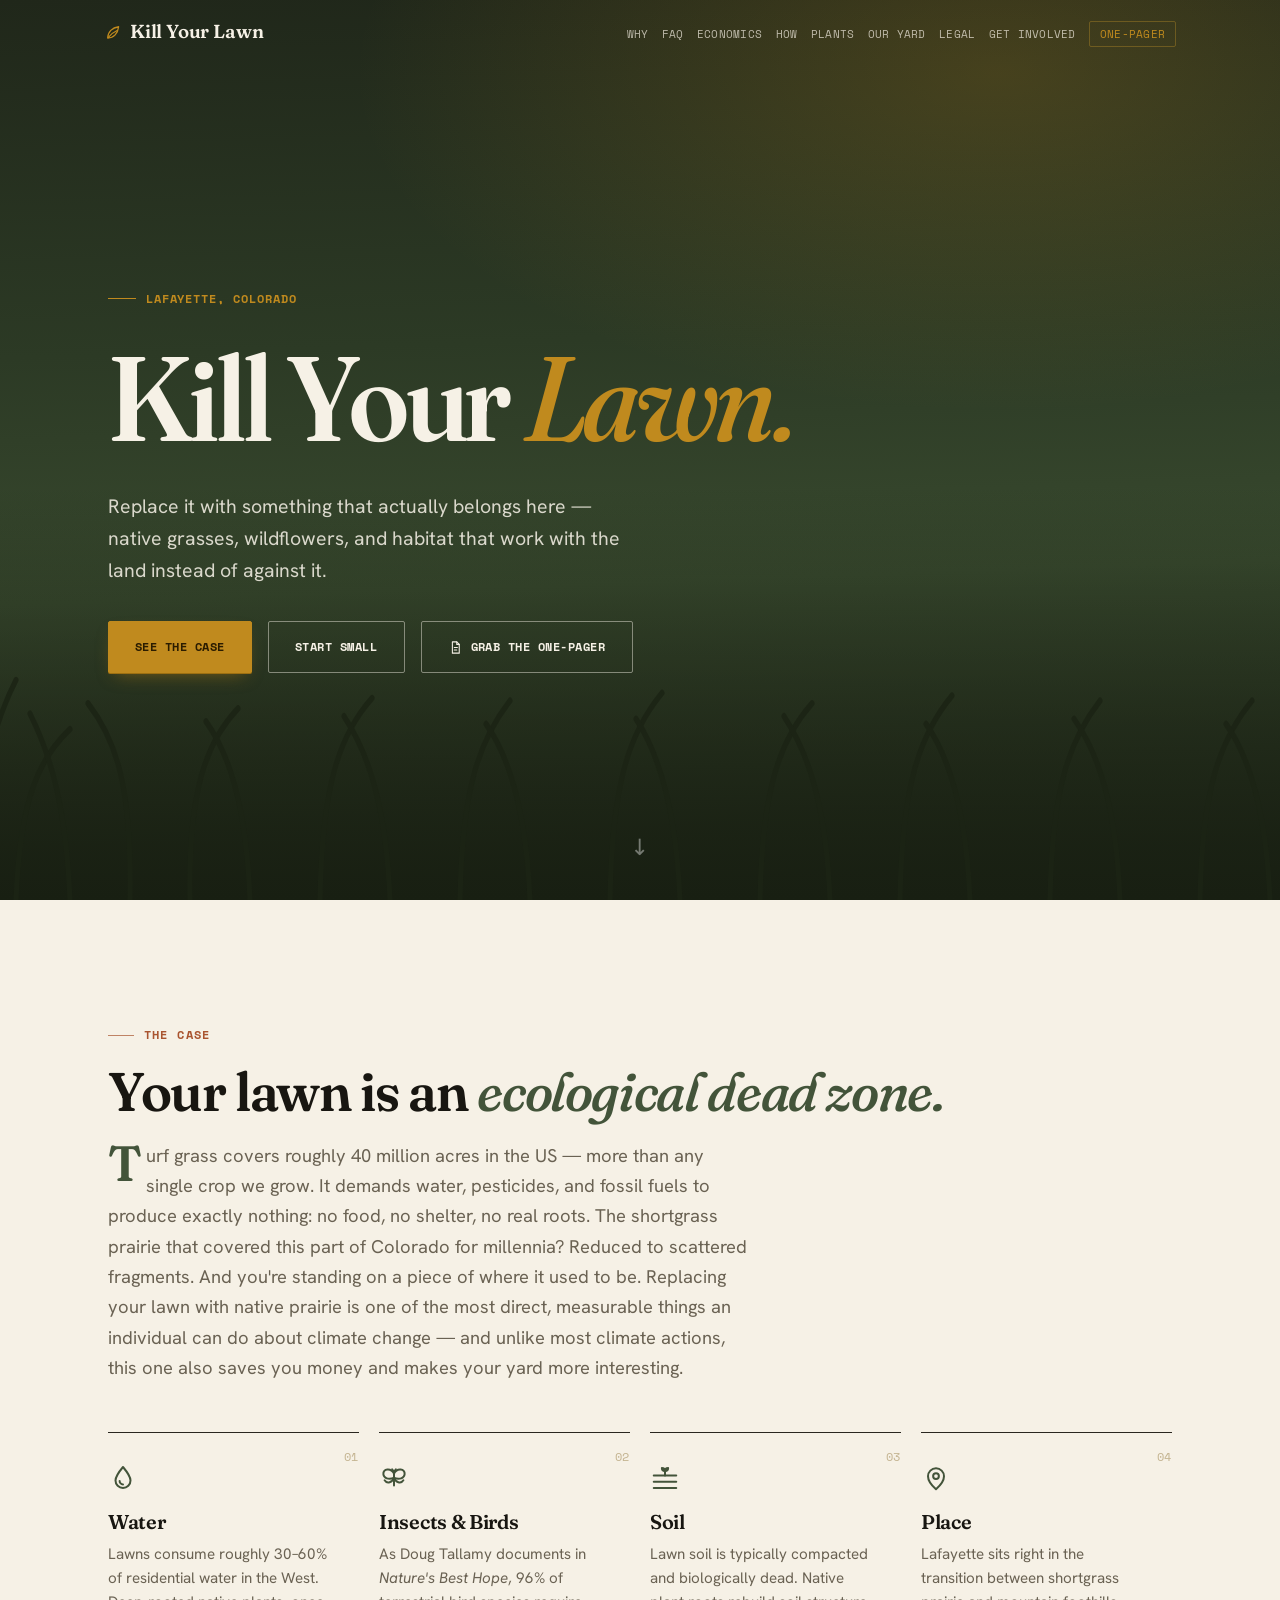
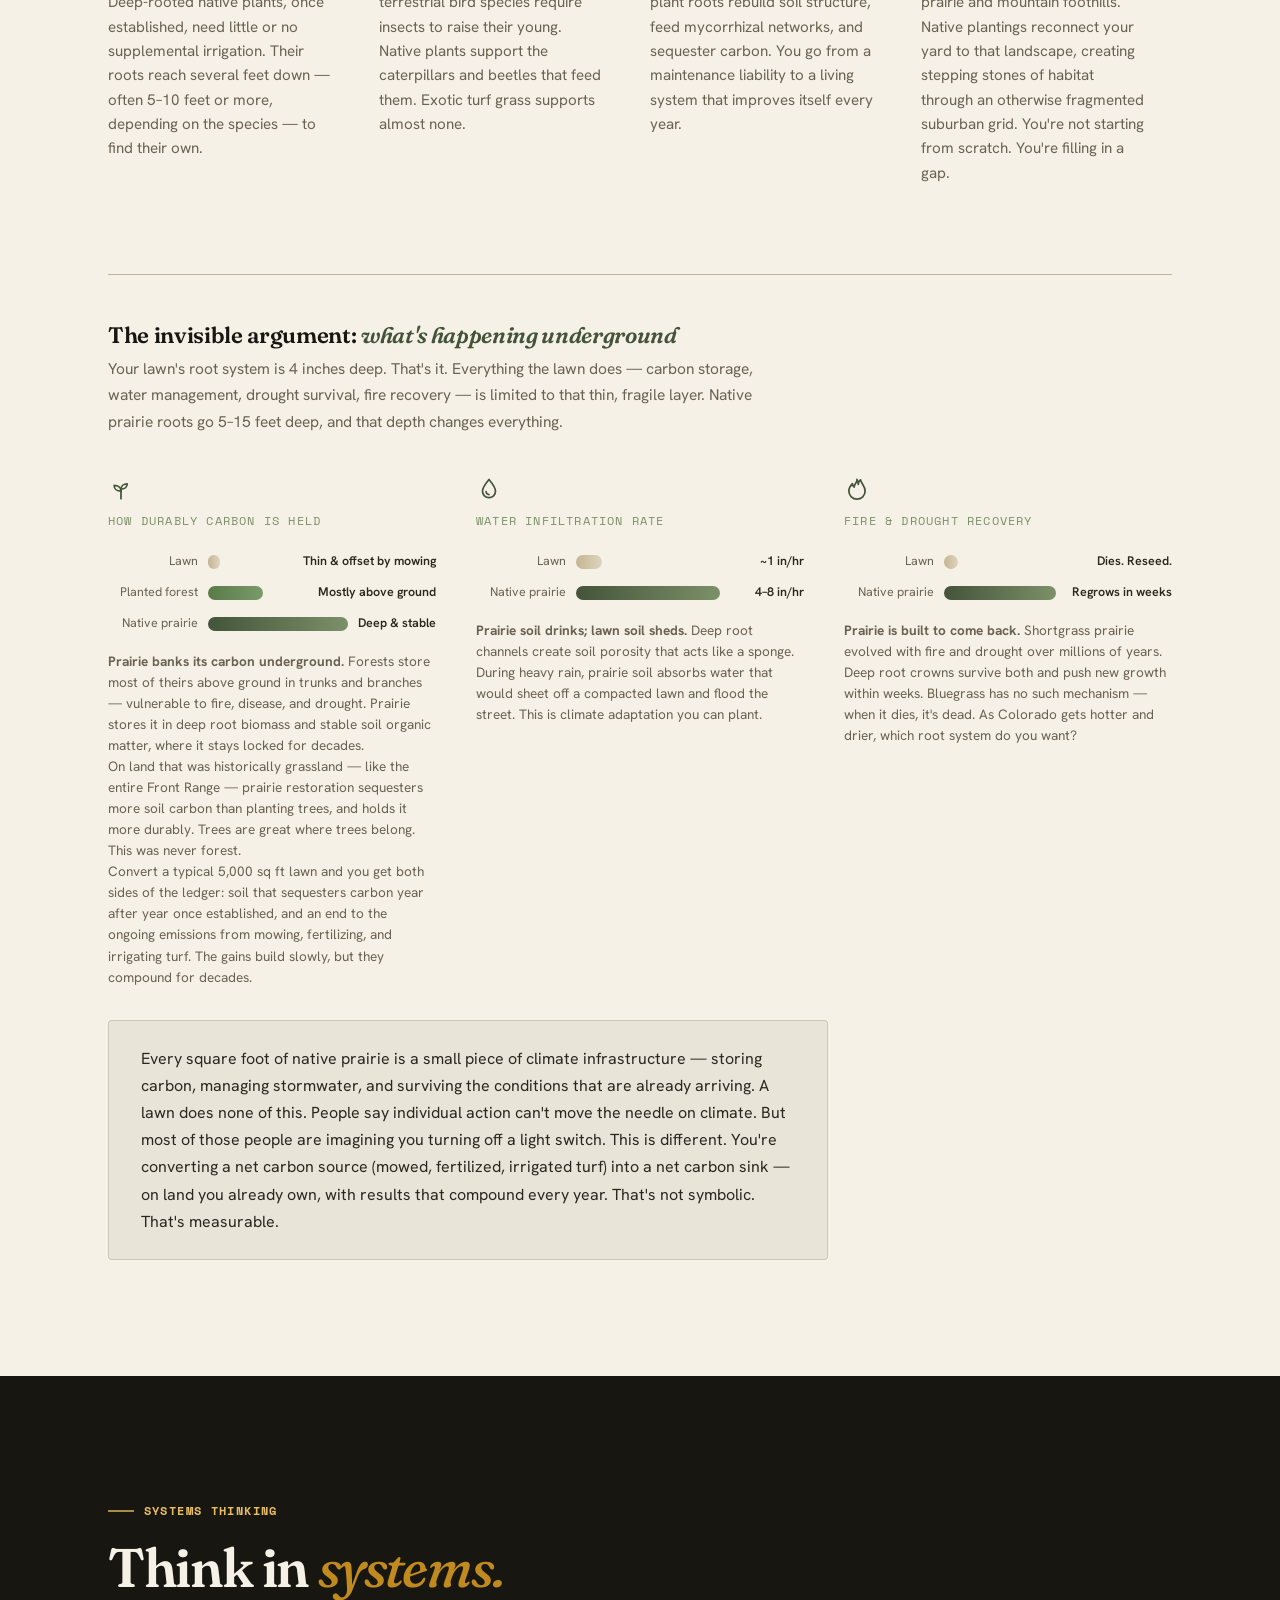
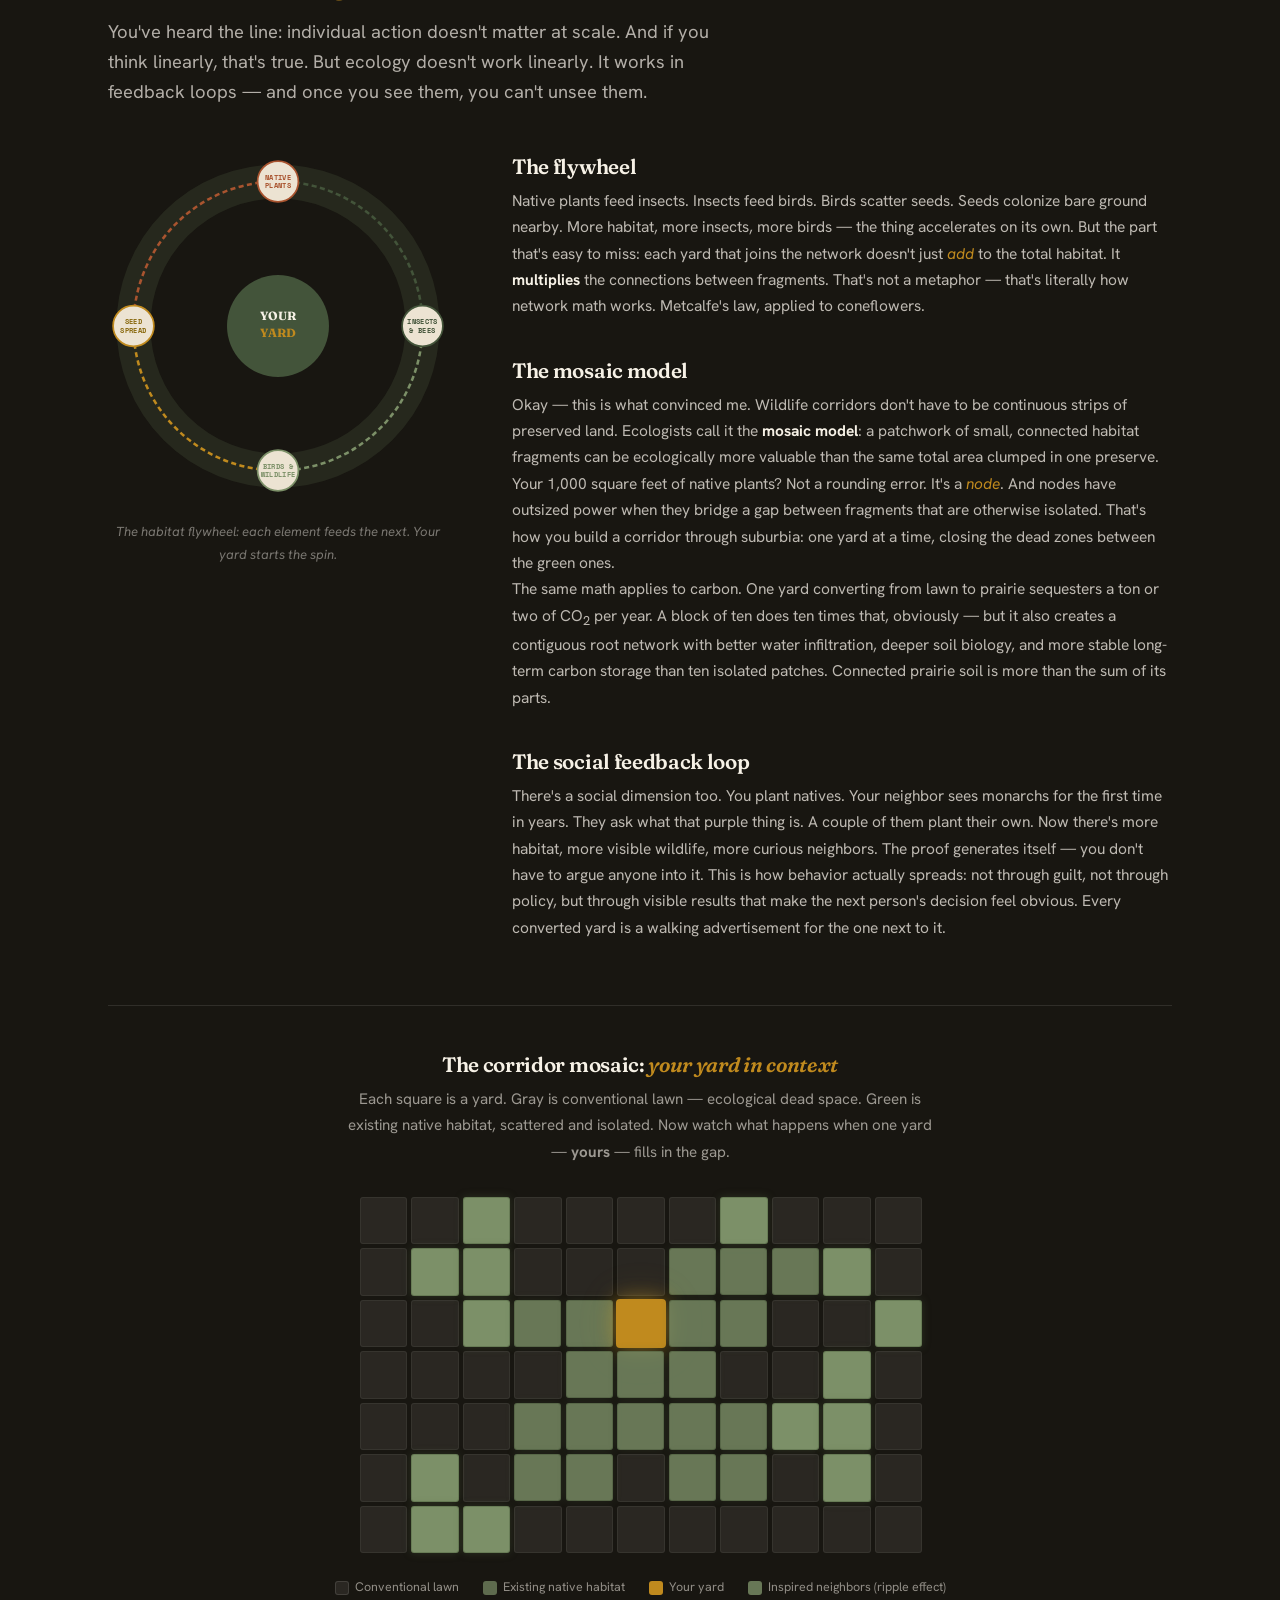
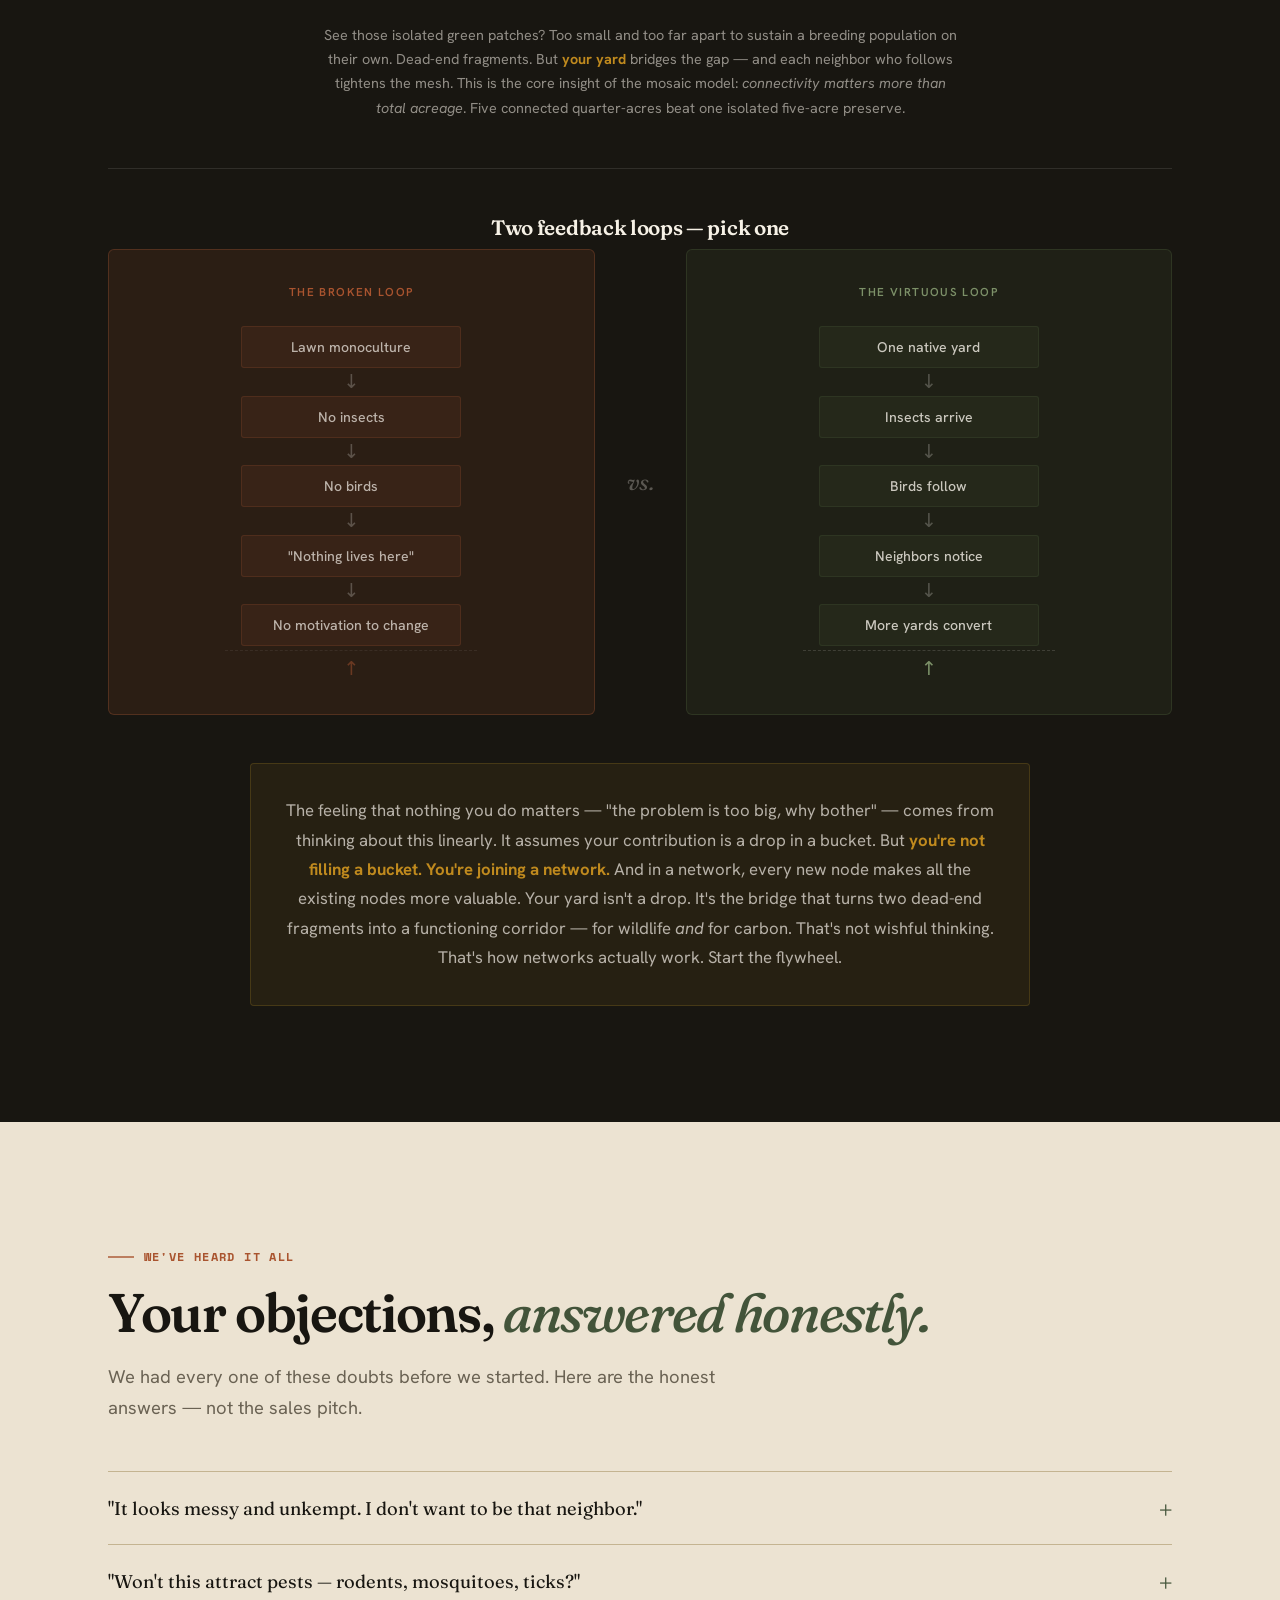
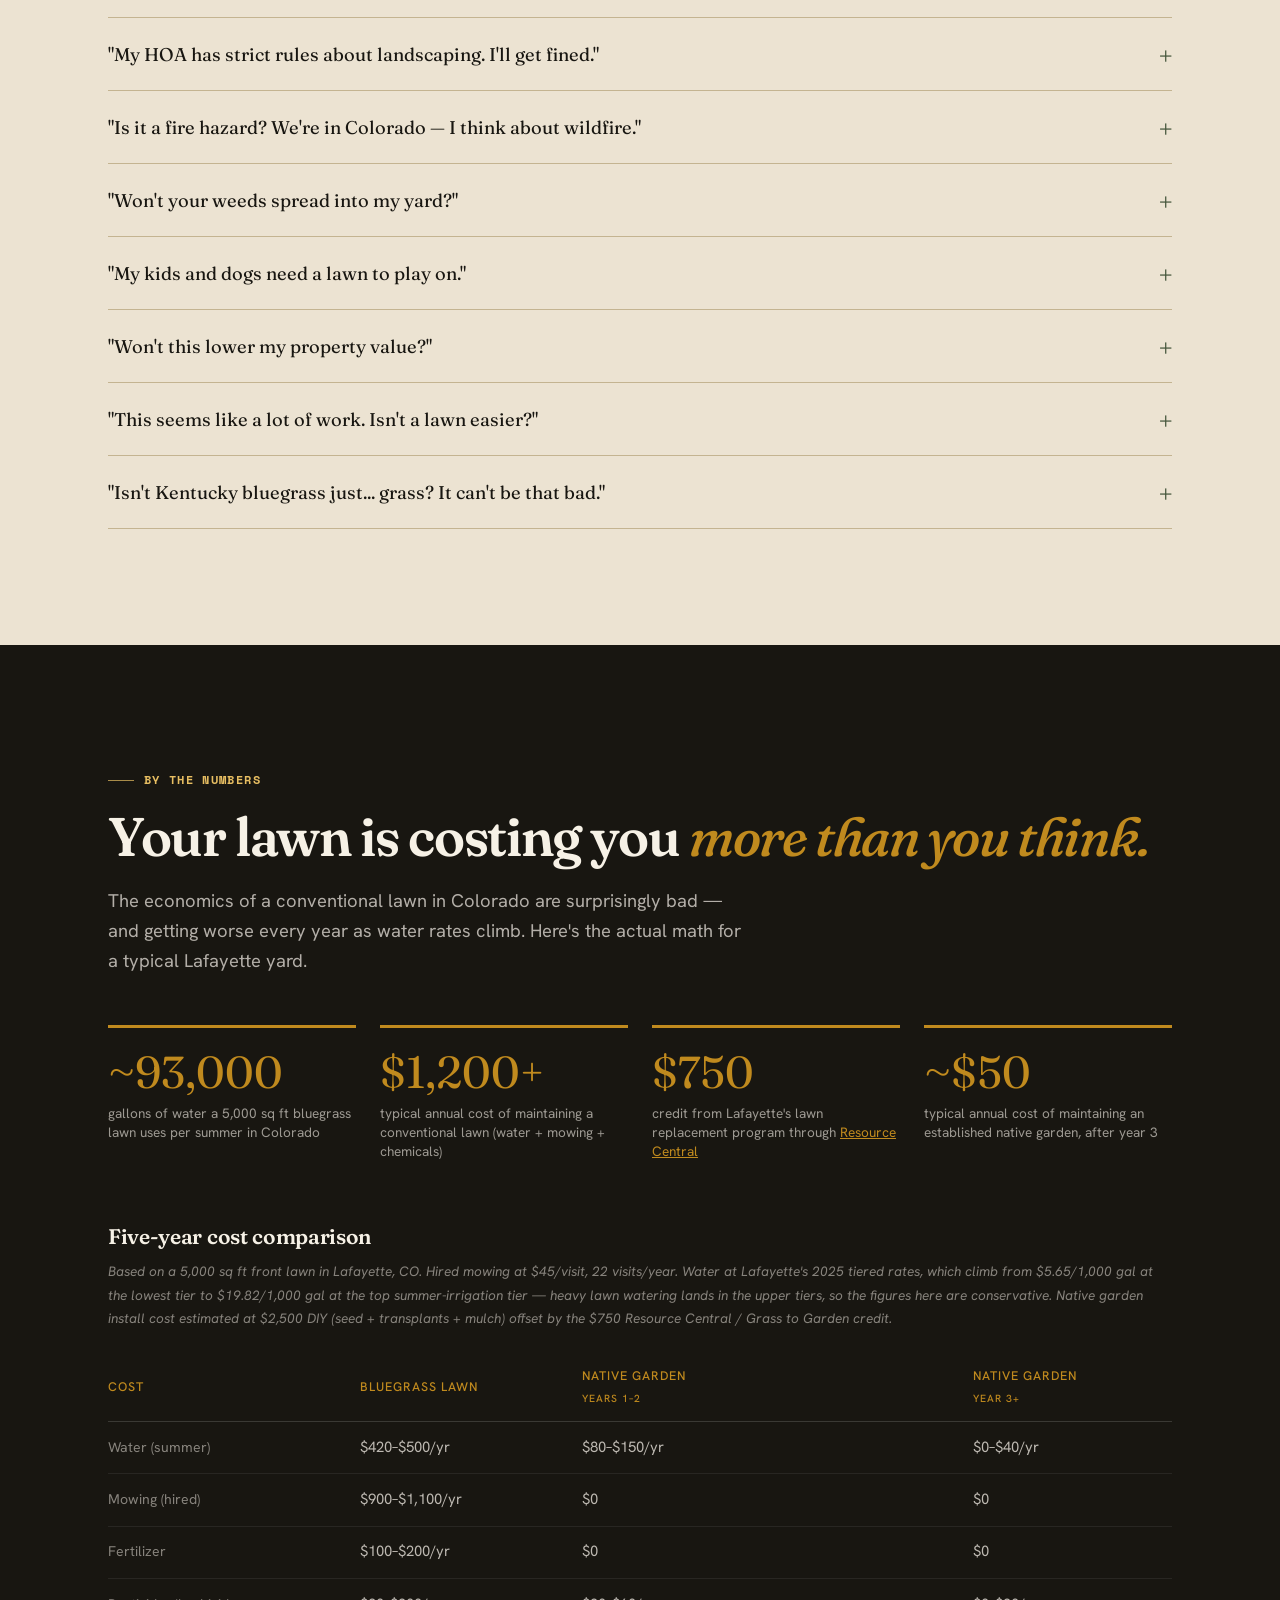
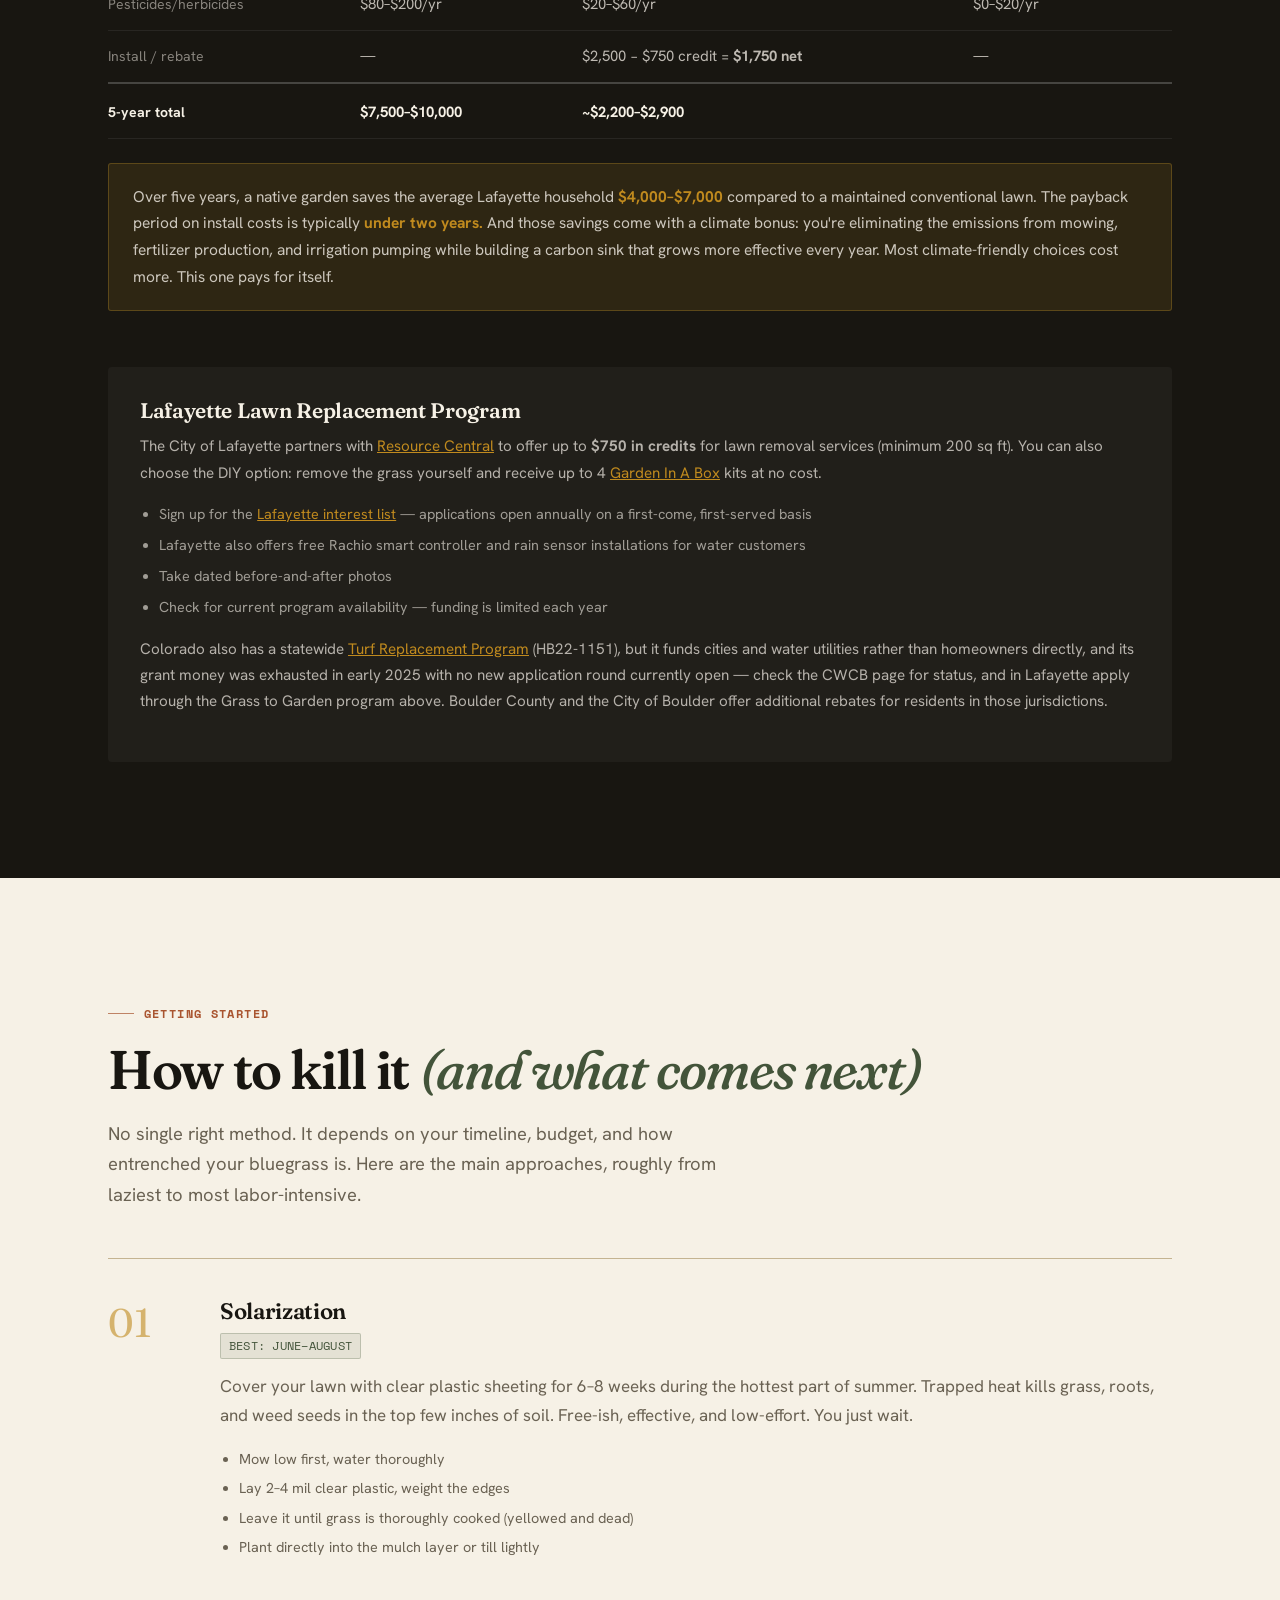
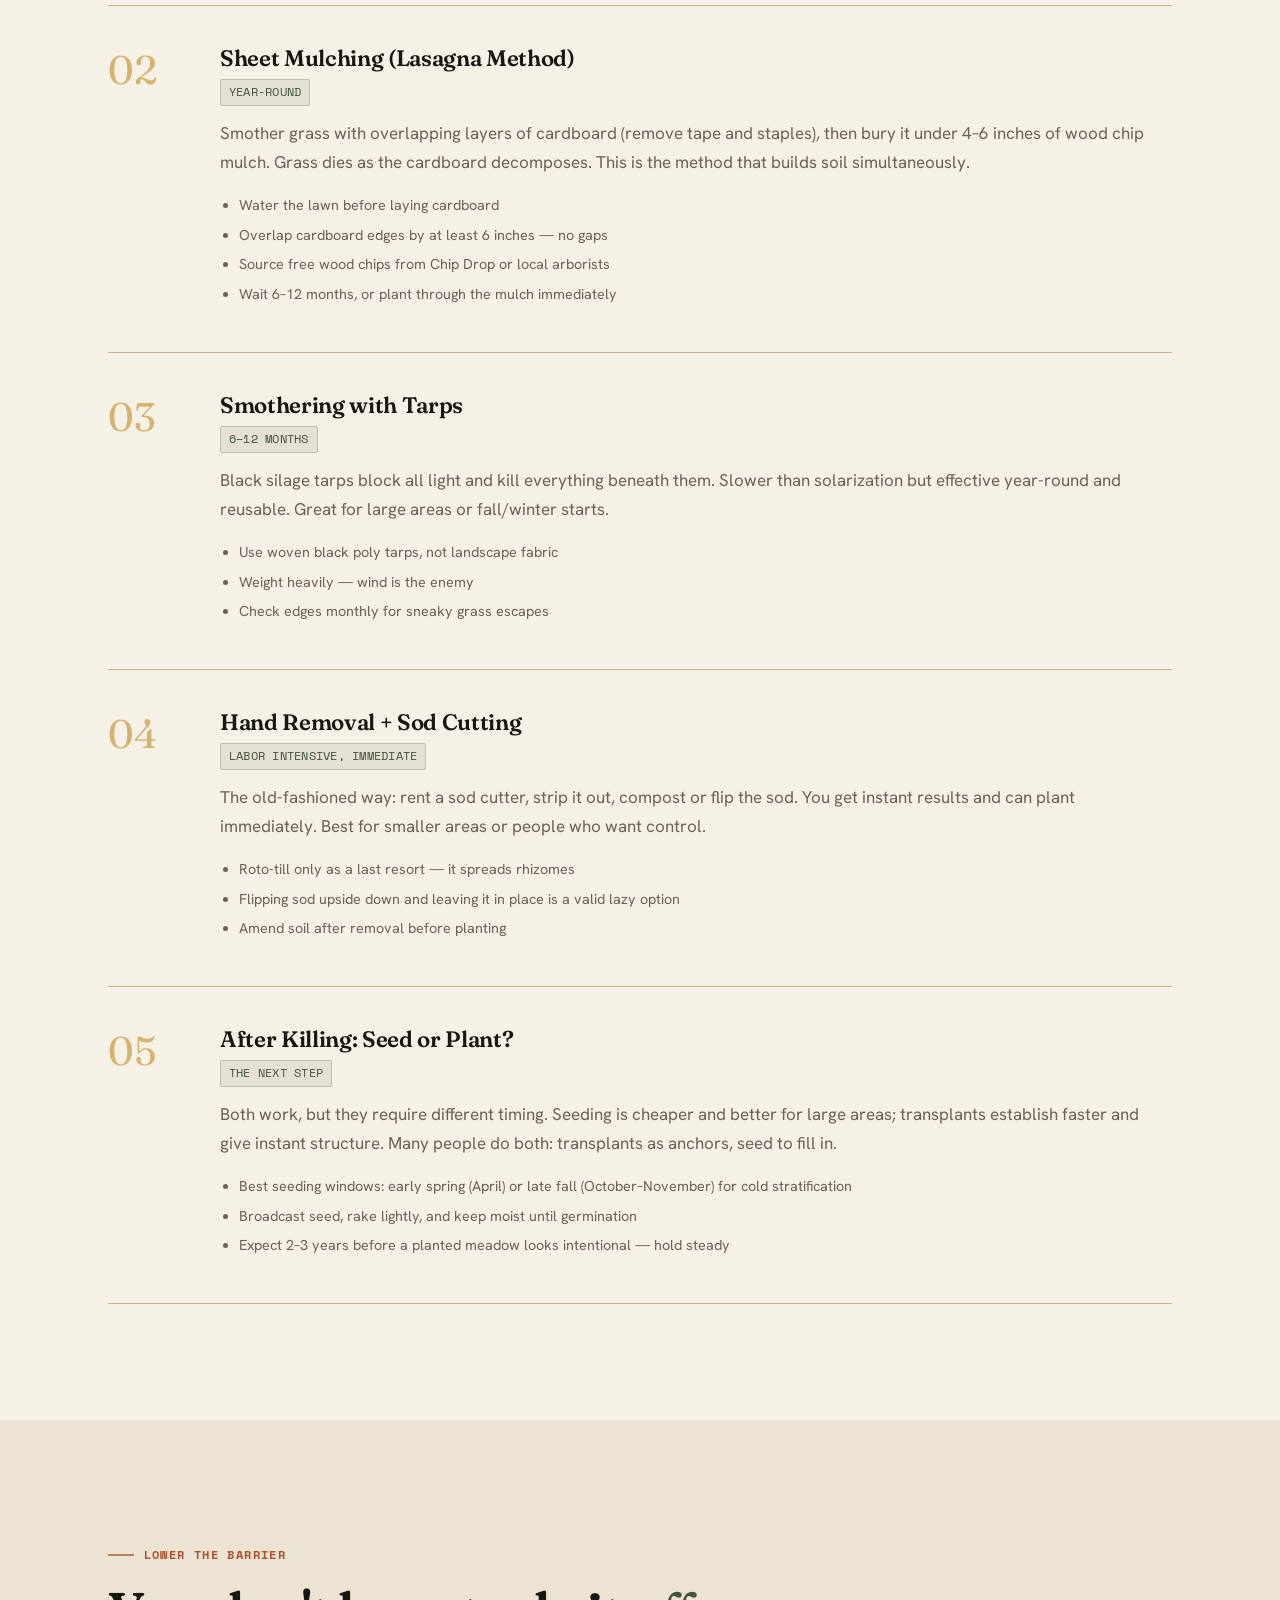
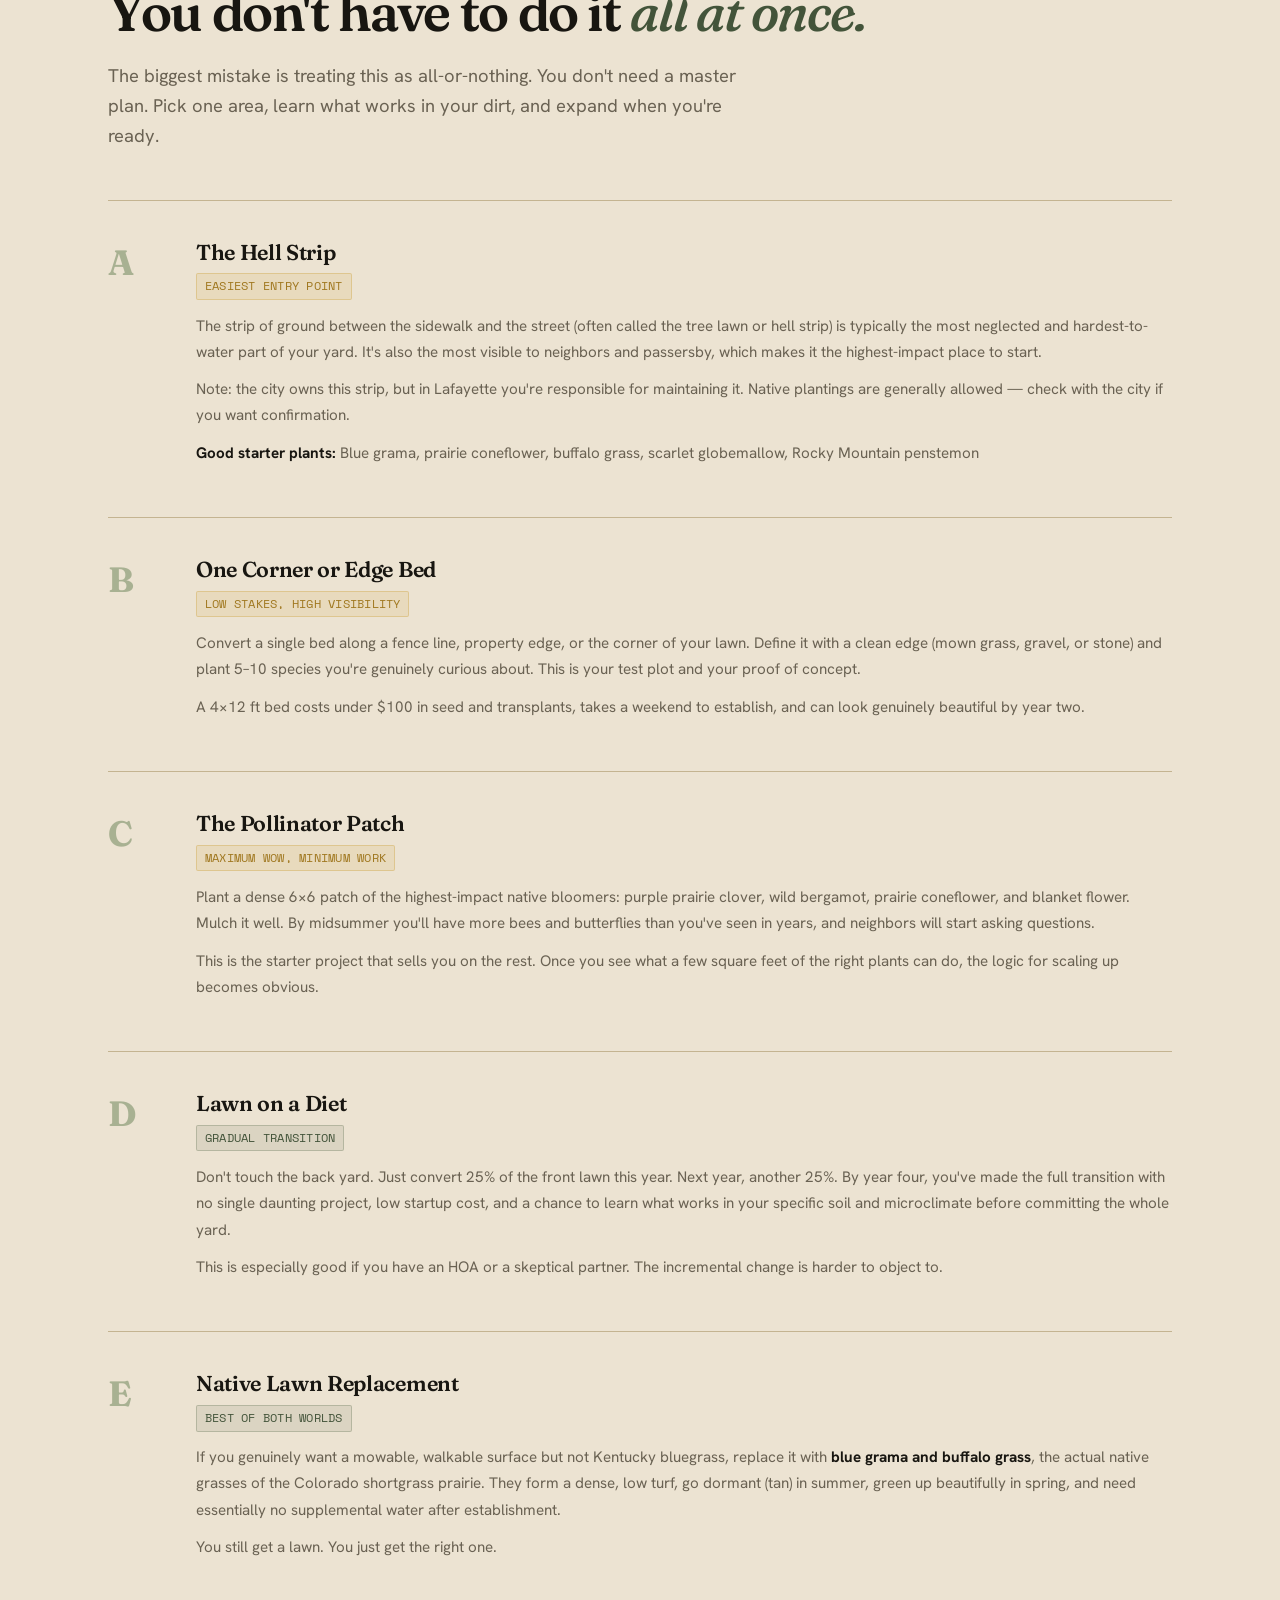
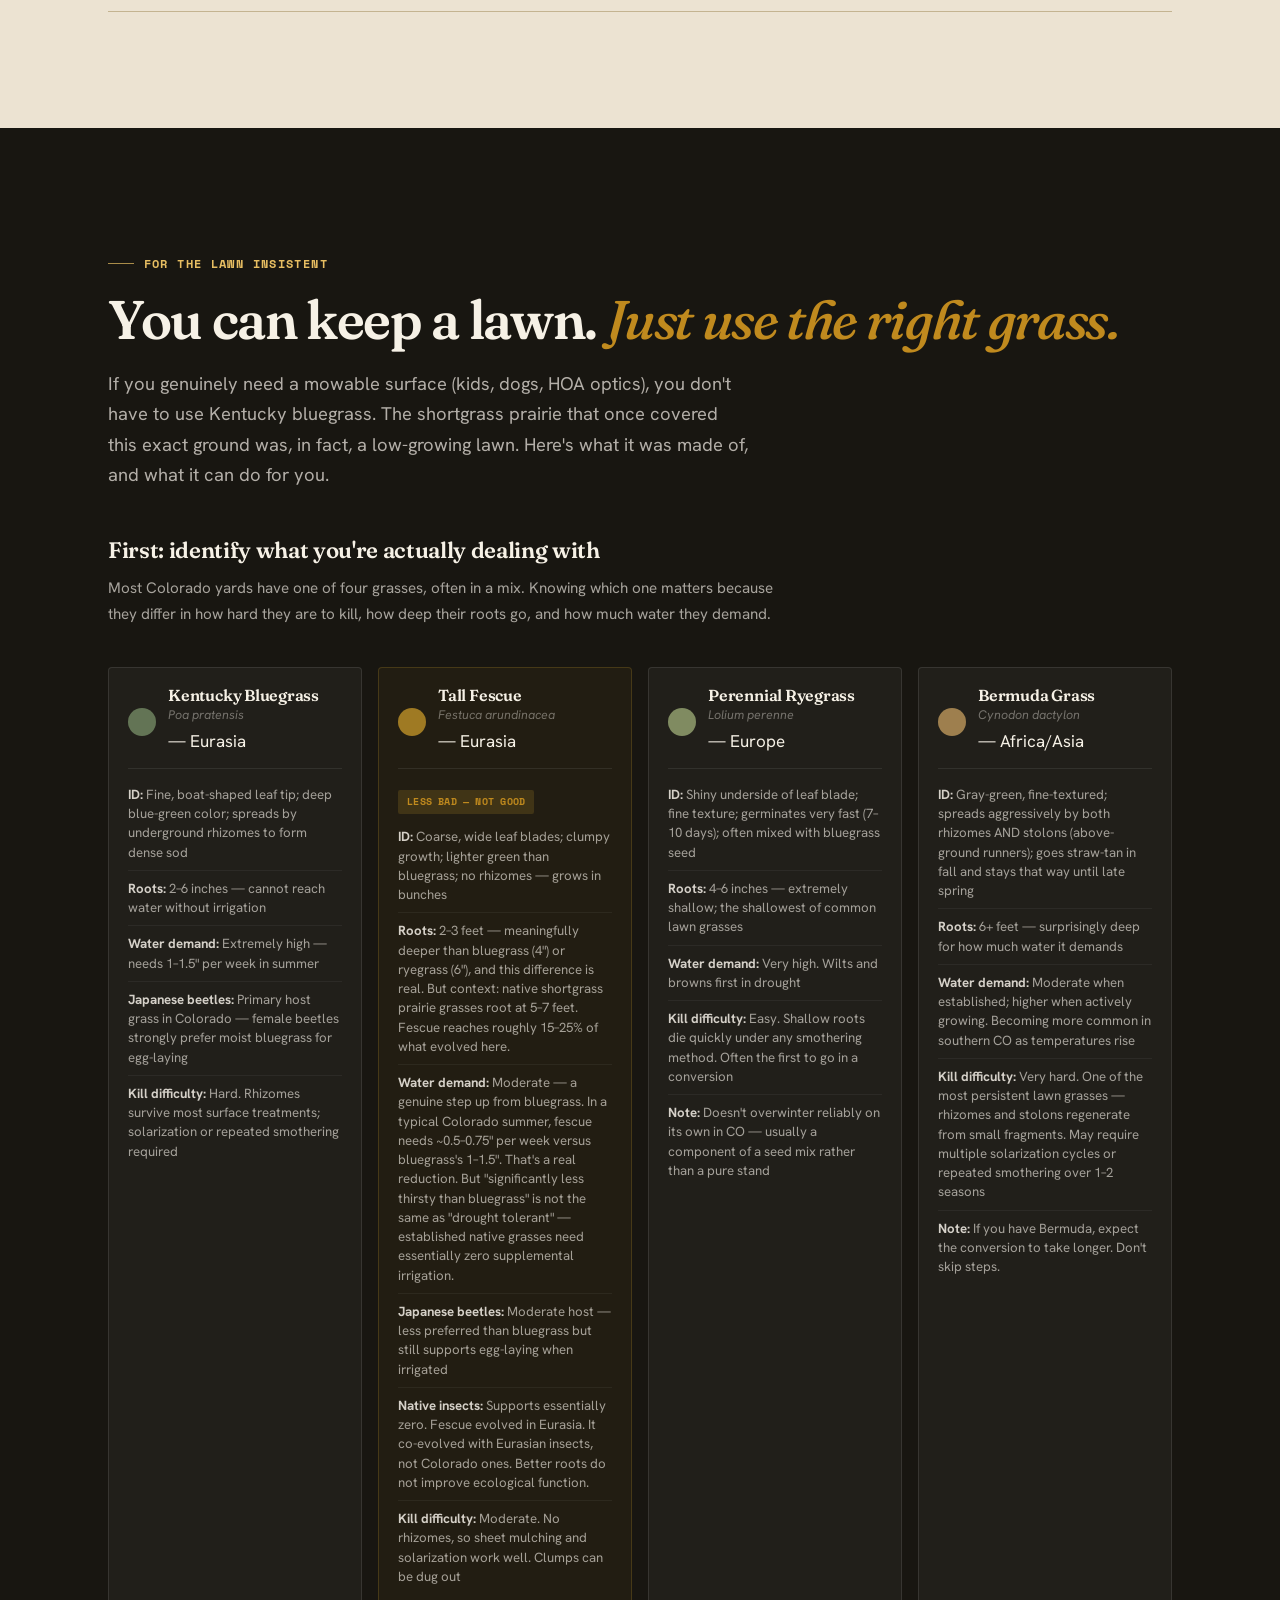
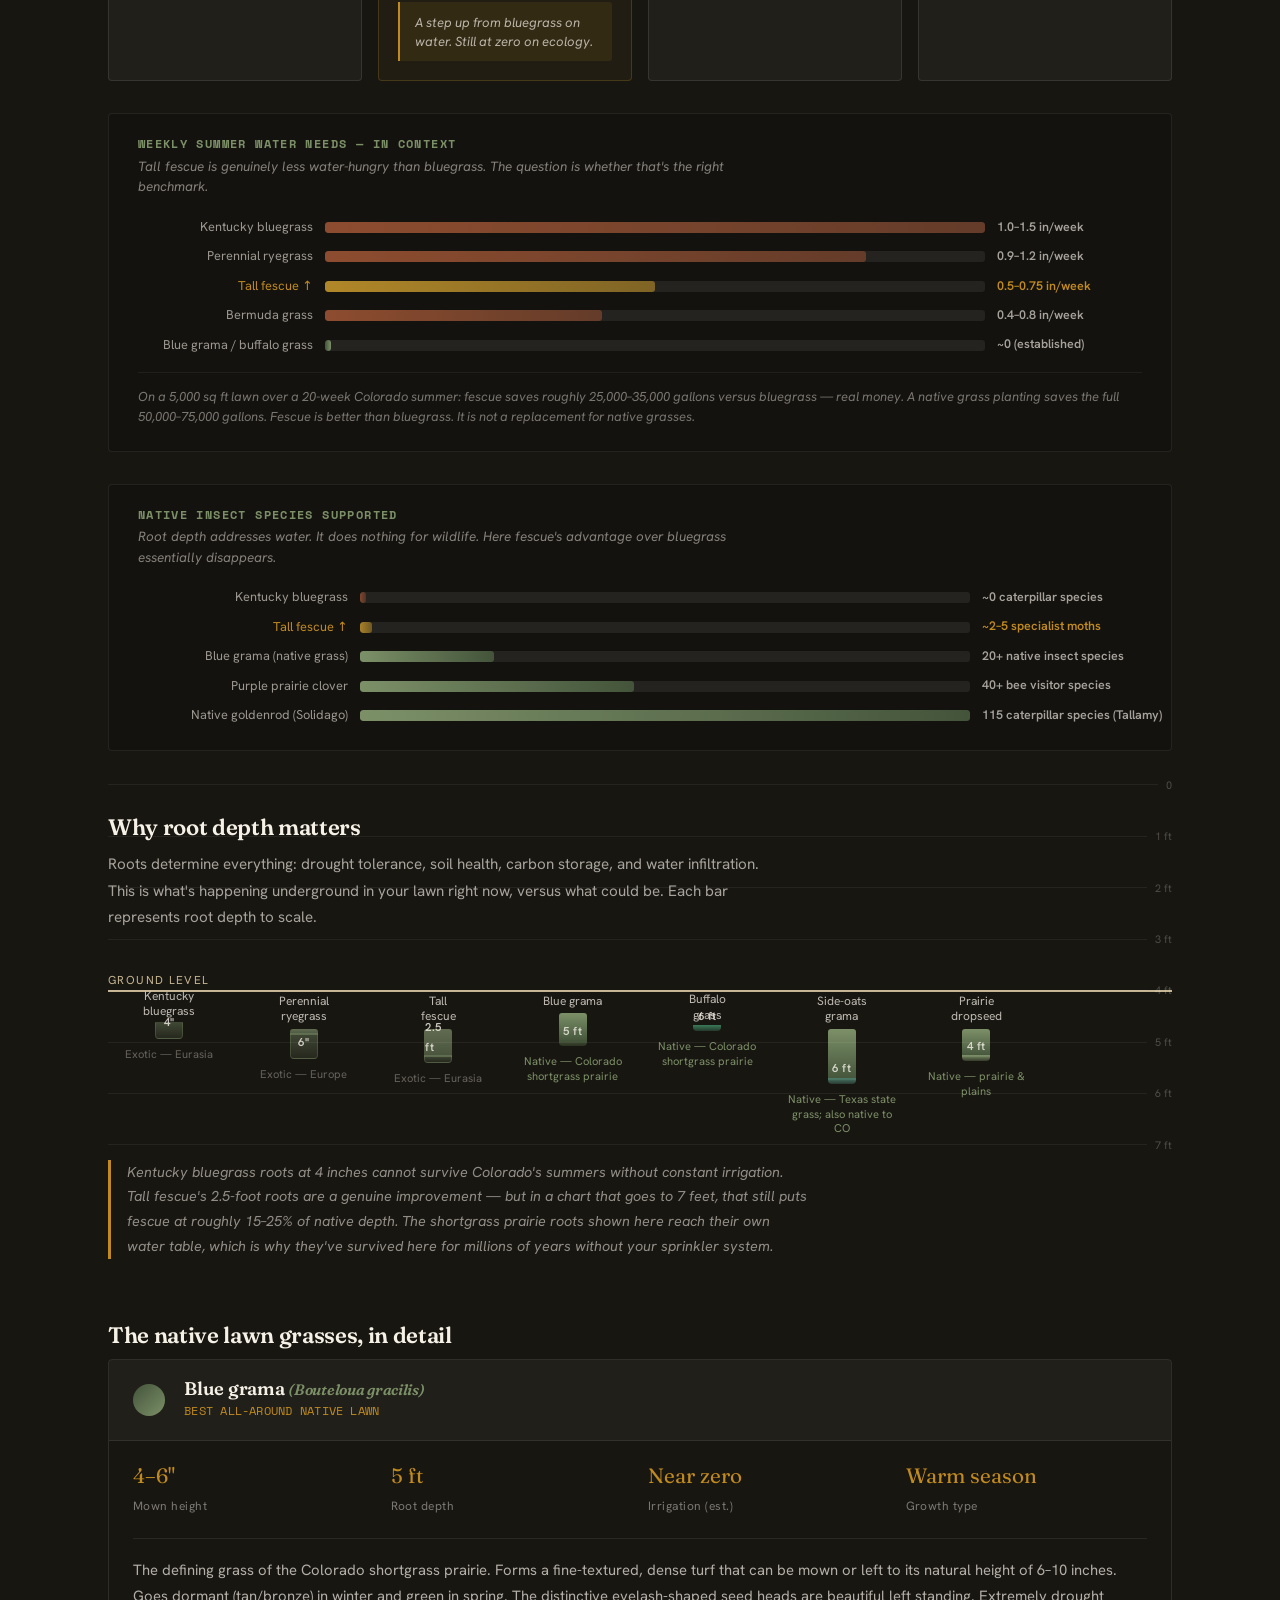
==== index.html @ efb5d27e "Full UI/UX audit pass: a11y, performance, design-system unification Driven by parallel audits (IA/co" ====
<!DOCTYPE html>
<html lang="en">
<head>
  <meta charset="UTF-8" />
  <meta name="viewport" content="width=device-width, initial-scale=1.0" />
  <meta name="description" content="Replace your Kentucky bluegrass with native prairie plants in Lafayette, Colorado. Practical guides, plant lists, legal info, and economics for lawn conversion." />
  <link rel="canonical" href="https://alexbnewhouse.github.io/Kill-Your-Lawn/" />
  <meta property="og:title" content="Kill Your Lawn — Lafayette, CO" />
  <meta property="og:description" content="Replace your lawn with native grasses, wildflowers, and habitat. Guides, plant lists, legal rights, and economics for Lafayette, Colorado homeowners." />
  <meta property="og:type" content="website" />
  <meta property="og:url" content="https://alexbnewhouse.github.io/Kill-Your-Lawn/" />
  <meta property="og:site_name" content="Kill Your Lawn" />
  <meta property="og:image" content="https://alexbnewhouse.github.io/Kill-Your-Lawn/og-image.jpg" />
  <meta property="og:image:type" content="image/jpeg" />
  <meta property="og:image:width" content="1200" />
  <meta property="og:image:height" content="630" />
  <meta property="og:image:alt" content="Kill Your Lawn — Lafayette, Colorado. Replace it with native prairie." />
  <meta name="twitter:card" content="summary_large_image" />
  <meta name="twitter:title" content="Kill Your Lawn — Lafayette, CO" />
  <meta name="twitter:description" content="Replace your lawn with native grasses, wildflowers, and habitat. A practical guide for Lafayette, Colorado homeowners." />
  <meta name="twitter:image" content="https://alexbnewhouse.github.io/Kill-Your-Lawn/og-image.jpg" />
  <meta name="twitter:image:alt" content="Kill Your Lawn — Lafayette, Colorado. Replace it with native prairie." />
  <meta name="theme-color" content="#4a5c3a" />
  <title>Kill Your Lawn — Lafayette, CO</title>
  <!-- SVG Favicon -->
  <link rel="icon" type="image/svg+xml" href="data:image/svg+xml,%3Csvg xmlns='http://www.w3.org/2000/svg' viewBox='0 0 32 32'%3E%3Crect width='32' height='32' rx='4' fill='%234a5c3a'/%3E%3Cpath d='M16 4c-2 6-8 10-8 16 0 4 3.6 8 8 8s8-4 8-8c0-6-6-10-8-16z' fill='%237a9169' opacity='0.8'/%3E%3Cpath d='M16 8c-1.5 4.5-5.5 7.5-5.5 12.5 0 3 2.5 5.5 5.5 5.5s5.5-2.5 5.5-5.5c0-5-4-8-5.5-12.5z' fill='%23c9992a' opacity='0.6'/%3E%3C/svg%3E" />
  <link rel="stylesheet" href="styles.css" />
  <link rel="preconnect" href="https://fonts.googleapis.com" />
  <link rel="preconnect" href="https://fonts.gstatic.com" crossorigin />
  <link href="https://fonts.googleapis.com/css2?family=Fraunces:ital,opsz,wght@0,9..144,400;0,9..144,500;0,9..144,600;0,9..144,700;1,9..144,400;1,9..144,500;1,9..144,600&family=Hanken+Grotesk:wght@400;500;600;700&family=Space+Mono:wght@400;700&display=swap" rel="stylesheet" />
  <!-- Analytics: uncomment and replace with your domain when deployed -->
  <!-- <script defer data-domain="yourdomain.com" src="https://plausible.io/js/script.js"></script> -->
</head>
<body>
  <!-- Skip to content for accessibility -->
  <a href="#main" class="skip-link">Skip to main content</a>

  <!-- NAV -->
  <nav id="nav">
    <div class="nav-inner">
      <a href="#hero" class="nav-logo"><svg viewBox="0 0 24 24" fill="none" stroke="currentColor" stroke-width="1.7" stroke-linecap="round" stroke-linejoin="round" aria-hidden="true"><path d="M5 20c0-8 6-14 14.5-15C18.5 14 13 20 5 20Z"/><path d="M5.5 19.5C9 15 13 12 17.5 10"/></svg>Kill Your Lawn</a>
      <button class="nav-toggle" aria-label="Toggle menu" aria-expanded="false">&#9776;</button>
      <ul class="nav-links">
        <li><a href="#why">Why</a></li>
        <li><a href="#objections">FAQ</a></li>
        <li><a href="#economics">Economics</a></li>
        <li><a href="#how">How</a></li>
        <li><a href="#plants">Plants</a></li>
        <li><a href="#yard">Our Yard</a></li>
        <li><a href="#legal">Legal</a></li>
        <li><a href="#get-involved">Get Involved</a></li>
        <li><a href="printable.html" target="_blank" class="nav-print">One-Pager</a></li>
      </ul>
    </div>
  </nav>

  <main id="main" tabindex="-1">

  <!-- HERO -->
  <section id="hero">
    <div class="hero-bg"></div>
    <div class="hero-content">
      <p class="hero-eyebrow">Lafayette, Colorado</p>
      <h1>Kill Your <em>Lawn.</em></h1>
      <p class="hero-sub">Replace it with something that actually belongs here — native grasses, wildflowers, and habitat that work with the land instead of against it.</p>
      <div class="hero-ctas">
        <a href="#why" class="btn btn-primary">See the Case</a>
        <a href="#how" class="btn btn-ghost">Start Small</a>
        <a href="printable.html" target="_blank" class="btn btn-ghost"><svg viewBox="0 0 24 24" fill="none" stroke="currentColor" stroke-width="1.7" stroke-linecap="round" stroke-linejoin="round" aria-hidden="true"><path d="M7 3h7l4 4v14H7z"/><path d="M14 3v4h4"/><path d="M10 12h5M10 16h4"/></svg>Grab the One-Pager</a>
      </div>
    </div>
    <div class="hero-scroll-hint">&#8595;</div>
  </section>

  <!-- WHY SECTION -->
  <section id="why">
    <div class="section-inner">
      <div class="section-label">The Case</div>
      <h2>Your lawn is an <em>ecological dead zone.</em></h2>
      <p class="section-intro">Turf grass covers roughly 40 million acres in the US — more than any single crop we grow. It demands water, pesticides, and fossil fuels to produce exactly nothing: no food, no shelter, no real roots. The shortgrass prairie that covered this part of Colorado for millennia? Reduced to scattered fragments. And you're standing on a piece of where it used to be. Replacing your lawn with native prairie is one of the most direct, measurable things an individual can do about climate change — and unlike most climate actions, this one also saves you money and makes your yard more interesting.</p>

      <div class="cards">
        <div class="card">
          <div class="card-icon"><svg viewBox="0 0 24 24" fill="none" stroke="currentColor" stroke-width="1.6" stroke-linecap="round" stroke-linejoin="round" aria-hidden="true"><path d="M12 3.2c3.6 4.3 6 7.6 6 10.8a6 6 0 0 1-12 0c0-3.2 2.4-6.5 6-10.8Z"/><path d="M9.3 14.4a2.7 2.7 0 0 0 2.7 2.7"/></svg></div>
          <h3>Water</h3>
          <p>Lawns consume roughly 30–60% of residential water in the West. Deep-rooted native plants, once established, need little or no supplemental irrigation. Their roots reach several feet down — often 5–10 feet or more, depending on the species — to find their own.</p>
        </div>
        <div class="card">
          <div class="card-icon"><svg viewBox="0 0 24 24" fill="none" stroke="currentColor" stroke-width="1.6" stroke-linecap="round" stroke-linejoin="round" aria-hidden="true"><path d="M12 7v11"/><path d="M12 8.5C9.5 3.5 3 4.5 3.5 9c.4 3.4 4 4.3 8.5 3"/><path d="M12 8.5c2.5-5 9-4 8.5.5-.4 3.4-4 4.3-8.5 3"/><path d="M12 11.5c-1.2 4-5.5 5.5-7.5 2.3"/><path d="M12 11.5c1.2 4 5.5 5.5 7.5 2.3"/><path d="M12 7l-1.5-2M12 7l1.5-2"/></svg></div>
          <h3>Insects &amp; Birds</h3>
          <p>As Doug Tallamy documents in <em>Nature's Best Hope</em>, 96% of terrestrial bird species require insects to raise their young. Native plants support the caterpillars and beetles that feed them. Exotic turf grass supports almost none.</p>
        </div>
        <div class="card">
          <div class="card-icon"><svg viewBox="0 0 24 24" fill="none" stroke="currentColor" stroke-width="1.6" stroke-linecap="round" stroke-linejoin="round" aria-hidden="true"><path d="M3 10h18M3 15h18M3 20h18"/><path d="M12 10V6"/><path d="M12 6.5C10.6 6.5 9.5 5.4 9.5 4 11 4 12 5 12 6.5Z"/><path d="M12 6.5C13.4 6.5 14.5 5.4 14.5 4 13 4 12 5 12 6.5Z"/></svg></div>
          <h3>Soil</h3>
          <p>Lawn soil is typically compacted and biologically dead. Native plant roots rebuild soil structure, feed mycorrhizal networks, and sequester carbon. You go from a maintenance liability to a living system that improves itself every year.</p>
        </div>
        <div class="card">
          <div class="card-icon"><svg viewBox="0 0 24 24" fill="none" stroke="currentColor" stroke-width="1.6" stroke-linecap="round" stroke-linejoin="round" aria-hidden="true"><path d="M12 21s-6.4-5.6-6.4-10.4a6.4 6.4 0 0 1 12.8 0C18.4 15.4 12 21 12 21Z"/><circle cx="12" cy="10.4" r="2.3"/></svg></div>
          <h3>Place</h3>
          <p>Lafayette sits right in the transition between shortgrass prairie and mountain foothills. Native plantings reconnect your yard to that landscape, creating stepping stones of habitat through an otherwise fragmented suburban grid. You're not starting from scratch. You're filling in a gap.</p>
        </div>
      </div>

      <!-- CLIMATE RESILIENCE COMPARISON -->
      <div class="resilience-compare">
        <h3>The invisible argument: <em>what's happening underground</em></h3>
        <p class="resilience-intro">Your lawn's root system is 4 inches deep. That's it. Everything the lawn does — carbon storage, water management, drought survival, fire recovery — is limited to that thin, fragile layer. Native prairie roots go 5–15 feet deep, and that depth changes everything.</p>

        <div class="resilience-grid">
          <div class="resilience-metric">
            <div class="resilience-icon"><svg viewBox="0 0 24 24" fill="none" stroke="currentColor" stroke-width="1.6" stroke-linecap="round" stroke-linejoin="round" aria-hidden="true"><path d="M12 21v-9"/><path d="M12 14c0-3.2-2.6-5.3-6.3-5.3 0 3.2 2.6 5.3 6.3 5.3Z"/><path d="M12 12c0-2.7 2.3-4.7 5.7-4.7C17.7 10 15.4 12 12 12Z"/></svg></div>
            <div class="resilience-label">How durably carbon is held</div>
            <div class="resilience-vs">
              <div class="resilience-bar-group">
                <div class="resilience-bar-label">Lawn</div>
                <div class="resilience-bar resilience-bar-lawn" style="--pct: 15%"></div>
                <span class="resilience-val">Thin &amp; offset by mowing</span>
              </div>
              <div class="resilience-bar-group">
                <div class="resilience-bar-label">Planted forest</div>
                <div class="resilience-bar resilience-bar-forest" style="--pct: 55%"></div>
                <span class="resilience-val">Mostly above ground</span>
              </div>
              <div class="resilience-bar-group">
                <div class="resilience-bar-label">Native prairie</div>
                <div class="resilience-bar resilience-bar-native" style="--pct: 100%"></div>
                <span class="resilience-val">Deep &amp; stable</span>
              </div>
            </div>
            <p class="resilience-note"><strong>Prairie banks its carbon underground.</strong> Forests store most of theirs above ground in trunks and branches — vulnerable to fire, disease, and drought. Prairie stores it in deep root biomass and stable soil organic matter, where it stays locked for decades.</p>
            <p class="resilience-note">On land that was historically grassland — like the entire Front Range — prairie restoration sequesters more soil carbon than planting trees, and holds it more durably. Trees are great where trees belong. This was never forest.</p>
            <p class="resilience-note">Convert a typical 5,000 sq ft lawn and you get both sides of the ledger: soil that sequesters carbon year after year once established, and an end to the ongoing emissions from mowing, fertilizing, and irrigating turf. The gains build slowly, but they compound for decades.</p>
          </div>

          <div class="resilience-metric">
            <div class="resilience-icon"><svg viewBox="0 0 24 24" fill="none" stroke="currentColor" stroke-width="1.6" stroke-linecap="round" stroke-linejoin="round" aria-hidden="true"><path d="M12 3.2c3.6 4.3 6 7.6 6 10.8a6 6 0 0 1-12 0c0-3.2 2.4-6.5 6-10.8Z"/><path d="M9.3 14.4a2.7 2.7 0 0 0 2.7 2.7"/></svg></div>
            <div class="resilience-label">Water infiltration rate</div>
            <div class="resilience-vs">
              <div class="resilience-bar-group">
                <div class="resilience-bar-label">Lawn</div>
                <div class="resilience-bar resilience-bar-lawn" style="--pct: 15%"></div>
                <span class="resilience-val">~1 in/hr</span>
              </div>
              <div class="resilience-bar-group">
                <div class="resilience-bar-label">Native prairie</div>
                <div class="resilience-bar resilience-bar-native" style="--pct: 85%"></div>
                <span class="resilience-val">4–8 in/hr</span>
              </div>
            </div>
            <p class="resilience-note"><strong>Prairie soil drinks; lawn soil sheds.</strong> Deep root channels create soil porosity that acts like a sponge. During heavy rain, prairie soil absorbs water that would sheet off a compacted lawn and flood the street. This is climate adaptation you can plant.</p>
          </div>

          <div class="resilience-metric">
            <div class="resilience-icon"><svg viewBox="0 0 24 24" fill="none" stroke="currentColor" stroke-width="1.6" stroke-linecap="round" stroke-linejoin="round" aria-hidden="true"><path d="M12 3c.6 3-2.6 4.2-2.6 7.2 0 0-1.5-1-1.6-3.1-2 2-3.3 4.2-3.3 6.8a7.5 7.5 0 0 0 15 0c0-4.6-3.6-6.8-4.2-10.4-1.5 1-2.1 2.6-2.1 4.2 0-2.6-1.2-3.7-1.2-4.7Z"/></svg></div>
            <div class="resilience-label">Fire &amp; drought recovery</div>
            <div class="resilience-vs">
              <div class="resilience-bar-group">
                <div class="resilience-bar-label">Lawn</div>
                <div class="resilience-bar resilience-bar-lawn" style="--pct: 10%"></div>
                <span class="resilience-val">Dies. Reseed.</span>
              </div>
              <div class="resilience-bar-group">
                <div class="resilience-bar-label">Native prairie</div>
                <div class="resilience-bar resilience-bar-native" style="--pct: 95%"></div>
                <span class="resilience-val">Regrows in weeks</span>
              </div>
            </div>
            <p class="resilience-note"><strong>Prairie is built to come back.</strong> Shortgrass prairie evolved with fire and drought over millions of years. Deep root crowns survive both and push new growth within weeks. Bluegrass has no such mechanism — when it dies, it's dead. As Colorado gets hotter and drier, which root system do you want?</p>
          </div>
        </div>

        <p class="resilience-kicker">Every square foot of native prairie is a small piece of climate infrastructure — storing carbon, managing stormwater, and surviving the conditions that are already arriving. A lawn does none of this. People say individual action can't move the needle on climate. But most of those people are imagining you turning off a light switch. This is different. You're converting a net carbon source (mowed, fertilized, irrigated turf) into a net carbon sink — on land you already own, with results that compound every year. That's not symbolic. That's measurable.</p>
      </div>

    </div>
  </section>

  <!-- SYSTEMS / FLYWHEEL SECTION -->
  <section id="systems">
    <div class="section-inner">
      <div class="section-label">Systems Thinking</div>
      <h2>Think in <em>systems.</em></h2>
      <p class="section-intro">You've heard the line: individual action doesn't matter at scale. And if you think linearly, that's true. But ecology doesn't work linearly. It works in feedback loops — and once you see them, you can't unsee them.</p>

      <div class="systems-layout">

        <!-- Flywheel diagram -->
        <div class="flywheel-wrap">
          <svg class="flywheel-svg" viewBox="0 0 400 400" aria-label="Habitat flywheel diagram showing reinforcing feedback loops">
            <!-- Outer ring -->
            <circle cx="200" cy="200" r="170" fill="none" stroke="rgba(122,145,105,0.15)" stroke-width="40" />

            <!-- Animated rotating arrows -->
            <g class="flywheel-spin">
              <!-- Arrow arcs -->
              <path d="M200,30 A170,170 0 0,1 370,200" fill="none" stroke="var(--olive)" stroke-width="3" stroke-dasharray="6,4" />
              <path d="M370,200 A170,170 0 0,1 200,370" fill="none" stroke="var(--sage)" stroke-width="3" stroke-dasharray="6,4" />
              <path d="M200,370 A170,170 0 0,1 30,200" fill="none" stroke="var(--gold)" stroke-width="3" stroke-dasharray="6,4" />
              <path d="M30,200 A170,170 0 0,1 200,30" fill="none" stroke="var(--rust)" stroke-width="3" stroke-dasharray="6,4" />

              <!-- Arrow heads -->
              <polygon points="365,190 375,200 365,210" fill="var(--olive)" />
              <polygon points="210,365 200,375 190,365" fill="var(--sage)" />
              <polygon points="35,210 25,200 35,190" fill="var(--gold)" />
              <polygon points="190,35 200,25 210,35" fill="var(--rust)" />
            </g>

            <!-- Center -->
            <circle cx="200" cy="200" r="60" fill="var(--olive)" />
            <text x="200" y="193" text-anchor="middle" fill="var(--off-white)" font-family="'Fraunces', Georgia, serif" font-size="14" font-weight="700">YOUR</text>
            <text x="200" y="213" text-anchor="middle" fill="var(--gold)" font-family="'Fraunces', Georgia, serif" font-size="14" font-weight="700">YARD</text>

            <!-- Node circles -->
            <circle cx="200" cy="30" r="24" fill="var(--cream)" stroke="var(--rust)" stroke-width="2" />
            <text x="200" y="28" text-anchor="middle" fill="var(--rust)" font-family="'Space Mono', monospace" font-size="8" font-weight="600" letter-spacing="0.05em">NATIVE</text>
            <text x="200" y="38" text-anchor="middle" fill="var(--rust)" font-family="'Space Mono', monospace" font-size="8" font-weight="600" letter-spacing="0.05em">PLANTS</text>

            <circle cx="370" cy="200" r="24" fill="var(--cream)" stroke="var(--olive)" stroke-width="2" />
            <text x="370" y="198" text-anchor="middle" fill="var(--olive)" font-family="'Space Mono', monospace" font-size="8" font-weight="600" letter-spacing="0.05em">INSECTS</text>
            <text x="370" y="208" text-anchor="middle" fill="var(--olive)" font-family="'Space Mono', monospace" font-size="8" font-weight="600" letter-spacing="0.05em">&amp; BEES</text>

            <circle cx="200" cy="370" r="24" fill="var(--cream)" stroke="var(--sage)" stroke-width="2" />
            <text x="200" y="368" text-anchor="middle" fill="var(--sage)" font-family="'Space Mono', monospace" font-size="8" font-weight="600" letter-spacing="0.05em">BIRDS &amp;</text>
            <text x="200" y="378" text-anchor="middle" fill="var(--sage)" font-family="'Space Mono', monospace" font-size="8" font-weight="600" letter-spacing="0.05em">WILDLIFE</text>

            <circle cx="30" cy="200" r="24" fill="var(--cream)" stroke="var(--gold)" stroke-width="2" />
            <text x="30" y="198" text-anchor="middle" fill="#8a6a10" font-family="'Space Mono', monospace" font-size="8" font-weight="600" letter-spacing="0.05em">SEED</text>
            <text x="30" y="208" text-anchor="middle" fill="#8a6a10" font-family="'Space Mono', monospace" font-size="8" font-weight="600" letter-spacing="0.05em">SPREAD</text>
          </svg>
          <p class="flywheel-caption">The habitat flywheel: each element feeds the next. Your yard starts the spin.</p>
        </div>

        <!-- Text content -->
        <div class="systems-content">

          <div class="system-block">
            <h3>The flywheel</h3>
            <p>Native plants feed insects. Insects feed birds. Birds scatter seeds. Seeds colonize bare ground nearby. More habitat, more insects, more birds — the thing accelerates on its own. But the part that's easy to miss: each yard that joins the network doesn't just <em>add</em> to the total habitat. It <strong>multiplies</strong> the connections between fragments. That's not a metaphor — that's literally how network math works. Metcalfe's law, applied to coneflowers.</p>
          </div>

          <div class="system-block">
            <h3>The mosaic model</h3>
            <p>Okay — this is what convinced me. Wildlife corridors don't have to be continuous strips of preserved land. Ecologists call it the <strong>mosaic model</strong>: a patchwork of small, connected habitat fragments can be ecologically more valuable than the same total area clumped in one preserve. Your 1,000 square feet of native plants? Not a rounding error. It's a <em>node</em>. And nodes have outsized power when they bridge a gap between fragments that are otherwise isolated. That's how you build a corridor through suburbia: one yard at a time, closing the dead zones between the green ones.</p>
            <p>The same math applies to carbon. One yard converting from lawn to prairie sequesters a ton or two of CO<sub>2</sub> per year. A block of ten does ten times that, obviously — but it also creates a contiguous root network with better water infiltration, deeper soil biology, and more stable long-term carbon storage than ten isolated patches. Connected prairie soil is more than the sum of its parts.</p>
          </div>

          <div class="system-block">
            <h3>The social feedback loop</h3>
            <p>There's a social dimension too. You plant natives. Your neighbor sees monarchs for the first time in years. They ask what that purple thing is. A couple of them plant their own. Now there's more habitat, more visible wildlife, more curious neighbors. The proof generates itself — you don't have to argue anyone into it. This is how behavior actually spreads: not through guilt, not through policy, but through visible results that make the next person's decision feel obvious. Every converted yard is a walking advertisement for the one next to it.</p>
          </div>

        </div>
      </div>

      <!-- Mosaic corridor visualization -->
      <div class="mosaic-section">
        <h3>The corridor mosaic: <em>your yard in context</em></h3>
        <p class="mosaic-intro">Each square is a yard. Gray is conventional lawn — ecological dead space. Green is existing native habitat, scattered and isolated. Now watch what happens when one yard — <strong>yours</strong> — fills in the gap.</p>

        <div class="mosaic-grid" id="mosaic-grid">
          <!-- Row 1 -->
          <div class="m-cell m-lawn"></div>
          <div class="m-cell m-lawn"></div>
          <div class="m-cell m-native m-existing" style="--d:0"></div>
          <div class="m-cell m-lawn"></div>
          <div class="m-cell m-lawn"></div>
          <div class="m-cell m-lawn"></div>
          <div class="m-cell m-lawn"></div>
          <div class="m-cell m-native m-existing" style="--d:0"></div>
          <div class="m-cell m-lawn"></div>
          <div class="m-cell m-lawn"></div>
          <div class="m-cell m-lawn"></div>
          <!-- Row 2 -->
          <div class="m-cell m-lawn"></div>
          <div class="m-cell m-native m-existing" style="--d:0"></div>
          <div class="m-cell m-native m-existing" style="--d:0"></div>
          <div class="m-cell m-lawn"></div>
          <div class="m-cell m-lawn"></div>
          <div class="m-cell m-lawn"></div>
          <div class="m-cell m-lawn m-wave" style="--d:1"></div>
          <div class="m-cell m-lawn m-wave" style="--d:1"></div>
          <div class="m-cell m-lawn m-wave" style="--d:1"></div>
          <div class="m-cell m-native m-existing" style="--d:0"></div>
          <div class="m-cell m-lawn"></div>
          <!-- Row 3 -->
          <div class="m-cell m-lawn"></div>
          <div class="m-cell m-lawn"></div>
          <div class="m-cell m-native m-existing" style="--d:0"></div>
          <div class="m-cell m-lawn m-wave" style="--d:1"></div>
          <div class="m-cell m-lawn m-wave" style="--d:1"></div>
          <div class="m-cell m-you" id="m-you"></div>
          <div class="m-cell m-lawn m-wave" style="--d:1"></div>
          <div class="m-cell m-lawn m-wave" style="--d:1"></div>
          <div class="m-cell m-lawn"></div>
          <div class="m-cell m-lawn"></div>
          <div class="m-cell m-native m-existing" style="--d:0"></div>
          <!-- Row 4 -->
          <div class="m-cell m-lawn"></div>
          <div class="m-cell m-lawn"></div>
          <div class="m-cell m-lawn"></div>
          <div class="m-cell m-lawn"></div>
          <div class="m-cell m-lawn m-wave" style="--d:1"></div>
          <div class="m-cell m-lawn m-wave" style="--d:1"></div>
          <div class="m-cell m-lawn m-wave" style="--d:1"></div>
          <div class="m-cell m-lawn"></div>
          <div class="m-cell m-lawn"></div>
          <div class="m-cell m-native m-existing" style="--d:0"></div>
          <div class="m-cell m-lawn"></div>
          <!-- Row 5 -->
          <div class="m-cell m-lawn"></div>
          <div class="m-cell m-lawn"></div>
          <div class="m-cell m-lawn"></div>
          <div class="m-cell m-lawn m-wave" style="--d:2"></div>
          <div class="m-cell m-lawn m-wave" style="--d:2"></div>
          <div class="m-cell m-lawn m-wave" style="--d:2"></div>
          <div class="m-cell m-lawn m-wave" style="--d:2"></div>
          <div class="m-cell m-lawn m-wave" style="--d:2"></div>
          <div class="m-cell m-native m-existing" style="--d:0"></div>
          <div class="m-cell m-native m-existing" style="--d:0"></div>
          <div class="m-cell m-lawn"></div>
          <!-- Row 6 -->
          <div class="m-cell m-lawn"></div>
          <div class="m-cell m-native m-existing" style="--d:0"></div>
          <div class="m-cell m-lawn"></div>
          <div class="m-cell m-lawn m-wave" style="--d:3"></div>
          <div class="m-cell m-lawn m-wave" style="--d:3"></div>
          <div class="m-cell m-lawn"></div>
          <div class="m-cell m-lawn m-wave" style="--d:3"></div>
          <div class="m-cell m-lawn m-wave" style="--d:3"></div>
          <div class="m-cell m-lawn"></div>
          <div class="m-cell m-native m-existing" style="--d:0"></div>
          <div class="m-cell m-lawn"></div>
          <!-- Row 7 -->
          <div class="m-cell m-lawn"></div>
          <div class="m-cell m-native m-existing" style="--d:0"></div>
          <div class="m-cell m-native m-existing" style="--d:0"></div>
          <div class="m-cell m-lawn"></div>
          <div class="m-cell m-lawn"></div>
          <div class="m-cell m-lawn"></div>
          <div class="m-cell m-lawn"></div>
          <div class="m-cell m-lawn"></div>
          <div class="m-cell m-lawn"></div>
          <div class="m-cell m-lawn"></div>
          <div class="m-cell m-lawn"></div>
        </div>

        <div class="mosaic-legend">
          <span class="ml-item"><span class="ml-swatch ml-s-lawn"></span> Conventional lawn</span>
          <span class="ml-item"><span class="ml-swatch ml-s-native"></span> Existing native habitat</span>
          <span class="ml-item"><span class="ml-swatch ml-s-you"></span> Your yard</span>
          <span class="ml-item"><span class="ml-swatch ml-s-wave"></span> Inspired neighbors (ripple effect)</span>
        </div>
        <p class="mosaic-note">See those isolated green patches? Too small and too far apart to sustain a breeding population on their own. Dead-end fragments. But <strong>your yard</strong> bridges the gap — and each neighbor who follows tightens the mesh. This is the core insight of the mosaic model: <em>connectivity matters more than total acreage</em>. Five connected quarter-acres beat one isolated five-acre preserve.</p>
      </div>

      <!-- Network visualization -->
      <div class="network-section">
        <h3>Two feedback loops — pick one</h3>
        <div class="loops-grid">
          <div class="loop loop-broken">
            <div class="loop-label">The broken loop</div>
            <div class="loop-diagram">
              <div class="loop-node ln-1">Lawn monoculture</div>
              <div class="loop-arrow">&darr;</div>
              <div class="loop-node ln-2">No insects</div>
              <div class="loop-arrow">&darr;</div>
              <div class="loop-node ln-3">No birds</div>
              <div class="loop-arrow">&darr;</div>
              <div class="loop-node ln-4">"Nothing lives here"</div>
              <div class="loop-arrow">&darr;</div>
              <div class="loop-node ln-5">No motivation to change</div>
              <div class="loop-arrow loop-arrow-back">&uarr;</div>
            </div>
          </div>
          <div class="loop-vs">vs.</div>
          <div class="loop loop-virtuous">
            <div class="loop-label">The virtuous loop</div>
            <div class="loop-diagram">
              <div class="loop-node ln-1">One native yard</div>
              <div class="loop-arrow">&darr;</div>
              <div class="loop-node ln-2">Insects arrive</div>
              <div class="loop-arrow">&darr;</div>
              <div class="loop-node ln-3">Birds follow</div>
              <div class="loop-arrow">&darr;</div>
              <div class="loop-node ln-4">Neighbors notice</div>
              <div class="loop-arrow">&darr;</div>
              <div class="loop-node ln-5">More yards convert</div>
              <div class="loop-arrow loop-arrow-back">&uarr;</div>
            </div>
          </div>
        </div>
        <p class="systems-kicker">The feeling that nothing you do matters — "the problem is too big, why bother" — comes from thinking about this linearly. It assumes your contribution is a drop in a bucket. But <strong>you're not filling a bucket. You're joining a network.</strong> And in a network, every new node makes all the existing nodes more valuable. Your yard isn't a drop. It's the bridge that turns two dead-end fragments into a functioning corridor — for wildlife <em>and</em> for carbon. That's not wishful thinking. That's how networks actually work. Start the flywheel.</p>
      </div>

    </div>
  </section>

  <!-- OBJECTIONS SECTION -->
  <section id="objections">
    <div class="section-inner">
      <div class="section-label">We've heard it all</div>
      <h2>Your objections, <em>answered honestly.</em></h2>
      <p class="section-intro">We had every one of these doubts before we started. Here are the honest answers — not the sales pitch.</p>

      <div class="faq-list">

        <div class="faq-item">
          <button class="faq-question" aria-expanded="false">
            <span>"It looks messy and unkempt. I don't want to be that neighbor."</span>
            <span class="faq-icon">+</span>
          </button>
          <div class="faq-answer">
            <p>This is the most common concern — and the most understandable. The difference between a native garden and an abandoned lot is <strong>design and intention</strong>. Edges matter enormously: a clean mown border, a defined path, a few boulders, or a simple sign signals to passersby that this is deliberate, not neglect. Thomas Rainer and Claudia West's <em>Planting in a Post-Wild World</em> is essentially a manual for making ecologically-driven gardens look unmistakably intentional.</p>
            <p>It also takes time. Year one looks sparse. Year two looks promising. Year three looks like something. The neighbors who laughed often become the ones asking what that purple flower is. We've seen this happen on our own block.</p>
            <p>And honestly: Kentucky bluegrass in July in Colorado looks like beige carpet. There's a low baseline here.</p>
          </div>
        </div>

        <div class="faq-item">
          <button class="faq-question" aria-expanded="false">
            <span>"Won't this attract pests — rodents, mosquitoes, ticks?"</span>
            <span class="faq-icon">+</span>
          </button>
          <div class="faq-answer">
            <p>The opposite is closer to true. Conventional lawns are actually prime pest habitat, and the data on this for Colorado is striking.</p>
            <p><strong>Japanese beetles.</strong> Popillia japonica was first detected in Colorado in the mid-1990s and has spread rapidly across the Front Range ever since. The reason: irrigated Kentucky bluegrass lawns are their perfect breeding ground. Female beetles lay eggs in moist, well-watered turf; the larvae (white grubs) spend months underground eating grass roots before emerging as adults. Over-irrigated suburban lawns are essentially beetle nurseries. Reducing or eliminating lawn irrigation directly reduces Japanese beetle populations — this is now standard advice from CSU Extension. A dry, native grass planting offers dramatically less attractive breeding habitat.</p>
            <p><strong>Grubs, skunks, and raccoons.</strong> Skunks and raccoons tear up lawns specifically to eat those grubs. If you've had your lawn dug up overnight, thank the grub population your irrigation schedule created. Remove the grubs' habitat and you remove the animals digging for them.</p>
            <p><strong>Mosquitoes</strong> breed in standing water, not in plants. A rain garden or bioswale planted with natives can actually <em>reduce</em> mosquito habitat by draining standing water faster. Native plantings also support predatory insects (dragonflies, parasitic wasps, ground beetles) that keep pest populations in check naturally.</p>
            <p>Ticks in Colorado are much less of an issue than in the humid East, and they're not associated with native gardens specifically. Keep mown edges at entry points if you're concerned.</p>
          </div>
        </div>

        <div class="faq-item">
          <button class="faq-question" aria-expanded="false">
            <span>"My HOA has strict rules about landscaping. I'll get fined."</span>
            <span class="faq-icon">+</span>
          </button>
          <div class="faq-answer">
            <p><strong>Colorado law has your back.</strong> HB 21-1229 (2021) and the stronger SB 23-178 (2023) explicitly prohibit HOAs from banning drought-tolerant or native plant landscaping. An HOA can still set reasonable standards around maintenance appearance, but they cannot require you to maintain traditional turf grass or prohibit xeriscape and native plantings outright. HOAs of single-family homes must now offer at least three pre-approved water-wise landscaping designs.</p>
            <p>If you get pushback, cite SB 23-178 directly. You can also engage your HOA proactively: bring photos of finished native gardens, show them the water savings data, and frame it as an amenity, not a rebellion. We have a sample letter in the <a href="#legal">Legal section</a> below.</p>
          </div>
        </div>

        <div class="faq-item">
          <button class="faq-question" aria-expanded="false">
            <span>"Is it a fire hazard? We're in Colorado — I think about wildfire."</span>
            <span class="faq-icon">+</span>
          </button>
          <div class="faq-answer">
            <p>This is a genuinely important question in Colorado, and the answer is nuanced. A well-designed native garden can actually be <strong>more fire-resistant</strong> than a conventional lawn in several ways:</p>
            <ul>
              <li>Native forbs (broadleaf wildflowers) have high water content and burn poorly compared to dried grass</li>
              <li>Native gardens typically include gravel mulch, decomposed granite, and stone — all non-combustible</li>
              <li>Blue grama and buffalo grass, our native shortgrass prairie species, grow short and sparse — very different from the tall, continuous fuel beds of unmown ornamental grasses</li>
              <li>A dead, drought-stressed bluegrass lawn in August is actually quite flammable</li>
            </ul>
            <p>The key is <strong>zone design</strong>: keep the area immediately adjacent to your house (within 5 feet) clear of combustible plants. Use rock mulch near foundations. CSU Extension has excellent fire-wise native plant guidance specific to the Front Range.</p>
          </div>
        </div>

        <div class="faq-item">
          <button class="faq-question" aria-expanded="false">
            <span>"Won't your weeds spread into my yard?"</span>
            <span class="faq-icon">+</span>
          </button>
          <div class="faq-answer">
            <p>Worth unpacking what "weed" means here. Kentucky bluegrass, the standard Colorado lawn grass, is native to <strong>Europe and Asia</strong>. It spreads aggressively by rhizome into natural areas, outcompeting native grasses. It is, by the ecological definition, an invasive weed. The same is true of most conventional lawn species.</p>
            <p>True native plants evolved in community with each other and with local insects and fungi. They don't typically behave invasively in their home region. Some do spread by rhizome (Maximilian sunflower, for example) or self-seed freely (coneflowers, gaillardia), but this is easily managed by mowing at the edges or pulling volunteers.</p>
            <p>If you're worried about a specific plant spreading, ask us. We're happy to choose species that stay in their lane.</p>
          </div>
        </div>

        <div class="faq-item">
          <button class="faq-question" aria-expanded="false">
            <span>"My kids and dogs need a lawn to play on."</span>
            <span class="faq-icon">+</span>
          </button>
          <div class="faq-answer">
            <p>Totally valid, and compatible with going native. Nobody is saying eliminate every blade of grass. The approach most families take is to <strong>keep a small functional turf area</strong> (back yard, side yard, wherever play happens) and convert the front lawn and less-used areas to natives. A 400 sq ft patch of buffalo grass handles most backyard play needs, uses a fraction of the water of a full bluegrass lawn, and can be mown short.</p>
            <p>Kids who grow up with a native garden also get something a mown lawn can't offer: bugs to observe, flowers to pick, caterpillars to find, birds to watch. The yard becomes genuinely interesting. We'd argue that's worth more than a flat green surface.</p>
          </div>
        </div>

        <div class="faq-item">
          <button class="faq-question" aria-expanded="false">
            <span>"Won't this lower my property value?"</span>
            <span class="faq-icon">+</span>
          </button>
          <div class="faq-answer">
            <p>The evidence actually points the other way, especially in the West. Water costs are real money in Colorado home calculations now, and a mature native garden that requires zero irrigation is a legit selling point. Front Range buyers increasingly expect water-wise landscaping — it's not the novelty it was ten years ago.</p>
            <p>Studies of xeriscape conversions in the arid West — including University of Nevada research on residential xeriscape — have found neutral-to-positive effects on property value, with no measurable reduction and often a modest premium, largely because buyers factor in lower ongoing maintenance and water costs.</p>
            <p>Also: a well-designed native garden photographs beautifully for listings, especially in spring and fall when lawns look like beige carpet and natives are peaking.</p>
          </div>
        </div>

        <div class="faq-item">
          <button class="faq-question" aria-expanded="false">
            <span>"This seems like a lot of work. Isn't a lawn easier?"</span>
            <span class="faq-icon">+</span>
          </button>
          <div class="faq-answer">
            <p>A lawn is <em>constant</em> low-grade work: mowing weekly, watering on a schedule, fertilizing, reseeding bare patches, treating for grubs. It never stops. A native garden is <em>front-loaded</em>: there's real effort in year one to establish plants and control weeds while things are getting roots down. Years two and three you're troubleshooting and filling in gaps. By year four, you're mostly just watching.</p>
            <p>The long-term math is unambiguous. No mowing. No irrigation schedule. No fertilizer. A few hours a year of editing: removing unwanted volunteers, cutting back dead stalks in spring (which provide overwintering habitat for solitary bees). That's it.</p>
            <p>The transition is the hard part. Once you're through it, the garden largely runs itself.</p>
          </div>
        </div>

        <div class="faq-item">
          <button class="faq-question" aria-expanded="false">
            <span>"Isn't Kentucky bluegrass just... grass? It can't be that bad."</span>
            <span class="faq-icon">+</span>
          </button>
          <div class="faq-answer">
            <p>Kentucky bluegrass is native to the steppes of Europe and Central Asia. It was imported in the 1600s and has since spread across most of North America, outcompeting native grasses in disturbed areas. In Colorado, it escapes lawn edges into riparian corridors and grassland remnants where it displaces native species.</p>
            <p>More importantly: it supports almost no native insects. Native oaks (Quercus) support over 500 species of caterpillar. Native goldenrod supports 115 species. Kentucky bluegrass supports functionally none. It didn't co-evolve with anything here. A biological desert that happens to look green for about three months of the year.</p>
            <p>Doug Tallamy's research frames this starkly: every square foot of exotic monoculture is a square foot that produces no food for the insects that feed birds, that feed larger predators. The cumulative effect of 40 million acres of lawn is a wildlife catastrophe in slow motion.</p>
          </div>
        </div>

      </div>
    </div>
  </section>

  <!-- ECONOMICS SECTION -->
  <section id="economics">
    <div class="section-inner">
      <div class="section-label">By the Numbers</div>
      <h2>Your lawn is costing you <em>more than you think.</em></h2>
      <p class="section-intro">The economics of a conventional lawn in Colorado are surprisingly bad — and getting worse every year as water rates climb. Here's the actual math for a typical Lafayette yard.</p>

      <div class="econ-big-numbers">
        <div class="econ-stat">
          <div class="econ-number">~93,000</div>
          <div class="econ-label">gallons of water a 5,000 sq ft bluegrass lawn uses per summer in Colorado</div>
        </div>
        <div class="econ-stat">
          <div class="econ-number">$1,200+</div>
          <div class="econ-label">typical annual cost of maintaining a conventional lawn (water + mowing + chemicals)</div>
        </div>
        <div class="econ-stat">
          <div class="econ-number">$750</div>
          <div class="econ-label">credit from Lafayette's lawn replacement program through <a href="https://resourcecentral.org/lawn/" target="_blank" rel="noopener" style="color:var(--gold);text-decoration:underline;">Resource Central</a></div>
        </div>
        <div class="econ-stat">
          <div class="econ-number">~$50</div>
          <div class="econ-label">typical annual cost of maintaining an established native garden, after year 3</div>
        </div>
      </div>

      <div class="econ-compare">
        <h3>Five-year cost comparison</h3>
        <p class="econ-note">Based on a 5,000 sq ft front lawn in Lafayette, CO. Hired mowing at $45/visit, 22 visits/year. Water at Lafayette's 2025 tiered rates, which climb from $5.65/1,000 gal at the lowest tier to $19.82/1,000 gal at the top summer-irrigation tier — heavy lawn watering lands in the upper tiers, so the figures here are conservative. Native garden install cost estimated at $2,500 DIY (seed + transplants + mulch) offset by the $750 Resource Central / Grass to Garden credit.</p>
        <div class="compare-table-wrap">
          <table class="compare-table">
            <thead>
              <tr>
                <th>Cost</th>
                <th>Bluegrass Lawn</th>
                <th>Native Garden<br/><small>Years 1–2</small></th>
                <th>Native Garden<br/><small>Year 3+</small></th>
              </tr>
            </thead>
            <tbody>
              <tr>
                <td>Water (summer)</td>
                <td>$420–$500/yr</td>
                <td>$80–$150/yr</td>
                <td>$0–$40/yr</td>
              </tr>
              <tr>
                <td>Mowing (hired)</td>
                <td>$900–$1,100/yr</td>
                <td>$0</td>
                <td>$0</td>
              </tr>
              <tr>
                <td>Fertilizer</td>
                <td>$100–$200/yr</td>
                <td>$0</td>
                <td>$0</td>
              </tr>
              <tr>
                <td>Pesticides/herbicides</td>
                <td>$80–$200/yr</td>
                <td>$20–$60/yr</td>
                <td>$0–$20/yr</td>
              </tr>
              <tr>
                <td>Install / rebate</td>
                <td>—</td>
                <td>$2,500 − $750 credit = <strong>$1,750 net</strong></td>
                <td>—</td>
              </tr>
              <tr class="compare-total">
                <td><strong>5-year total</strong></td>
                <td><strong>$7,500–$10,000</strong></td>
                <td colspan="2"><strong>~$2,200–$2,900</strong></td>
              </tr>
            </tbody>
          </table>
        </div>
        <p class="econ-callout">Over five years, a native garden saves the average Lafayette household <strong>$4,000–$7,000</strong> compared to a maintained conventional lawn. The payback period on install costs is typically <strong>under two years.</strong> And those savings come with a climate bonus: you're eliminating the emissions from mowing, fertilizer production, and irrigation pumping while building a carbon sink that grows more effective every year. Most climate-friendly choices cost more. This one pays for itself.</p>
      </div>

      <div class="econ-rebate">
        <h3>Lafayette Lawn Replacement Program</h3>
        <p>The City of Lafayette partners with <a href="https://resourcecentral.org/lawn/" target="_blank" rel="noopener" style="color:var(--gold);text-decoration:underline;">Resource Central</a> to offer up to <strong>$750 in credits</strong> for lawn removal services (minimum 200 sq ft). You can also choose the DIY option: remove the grass yourself and receive up to 4 <a href="https://resourcecentral.org/garden-in-a-box/" target="_blank" rel="noopener" style="color:var(--gold);text-decoration:underline;">Garden In A Box</a> kits at no cost.</p>
        <ul>
          <li>Sign up for the <a href="https://www.lafayetteco.gov/3849/Outdoor-Water-Efficiency-Rebates" target="_blank" rel="noopener" style="color:var(--gold);text-decoration:underline;">Lafayette interest list</a> — applications open annually on a first-come, first-served basis</li>
          <li>Lafayette also offers free Rachio smart controller and rain sensor installations for water customers</li>
          <li>Take dated before-and-after photos</li>
          <li>Check for current program availability — funding is limited each year</li>
        </ul>
        <p>Colorado also has a statewide <a href="https://cwcb.colorado.gov/turf" target="_blank" rel="noopener" style="color:var(--gold);text-decoration:underline;">Turf Replacement Program</a> (HB22-1151), but it funds cities and water utilities rather than homeowners directly, and its grant money was exhausted in early 2025 with no new application round currently open — check the CWCB page for status, and in Lafayette apply through the Grass to Garden program above. Boulder County and the City of Boulder offer additional rebates for residents in those jurisdictions.</p>
      </div>

    </div>
  </section>

  <!-- HOW / METHODS SECTION -->
  <section id="how">
    <div class="section-inner">
      <div class="section-label">Getting Started</div>
      <h2>How to kill it <em>(and what comes next)</em></h2>
      <p class="section-intro">No single right method. It depends on your timeline, budget, and how entrenched your bluegrass is. Here are the main approaches, roughly from laziest to most labor-intensive.</p>

      <div class="methods">

        <div class="method">
          <div class="method-num">01</div>
          <div class="method-body">
            <h3>Solarization</h3>
            <span class="tag">Best: June–August</span>
            <p>Cover your lawn with clear plastic sheeting for 6–8 weeks during the hottest part of summer. Trapped heat kills grass, roots, and weed seeds in the top few inches of soil. Free-ish, effective, and low-effort. You just wait.</p>
            <ul>
              <li>Mow low first, water thoroughly</li>
              <li>Lay 2–4 mil clear plastic, weight the edges</li>
              <li>Leave it until grass is thoroughly cooked (yellowed and dead)</li>
              <li>Plant directly into the mulch layer or till lightly</li>
            </ul>
          </div>
        </div>

        <div class="method">
          <div class="method-num">02</div>
          <div class="method-body">
            <h3>Sheet Mulching (Lasagna Method)</h3>
            <span class="tag">Year-round</span>
            <p>Smother grass with overlapping layers of cardboard (remove tape and staples), then bury it under 4–6 inches of wood chip mulch. Grass dies as the cardboard decomposes. This is the method that builds soil simultaneously.</p>
            <ul>
              <li>Water the lawn before laying cardboard</li>
              <li>Overlap cardboard edges by at least 6 inches — no gaps</li>
              <li>Source free wood chips from <a href="https://getchipdrop.com" target="_blank" rel="noopener">Chip Drop</a> or local arborists</li>
              <li>Wait 6–12 months, or plant through the mulch immediately</li>
            </ul>
          </div>
        </div>

        <div class="method">
          <div class="method-num">03</div>
          <div class="method-body">
            <h3>Smothering with Tarps</h3>
            <span class="tag">6–12 months</span>
            <p>Black silage tarps block all light and kill everything beneath them. Slower than solarization but effective year-round and reusable. Great for large areas or fall/winter starts.</p>
            <ul>
              <li>Use woven black poly tarps, not landscape fabric</li>
              <li>Weight heavily — wind is the enemy</li>
              <li>Check edges monthly for sneaky grass escapes</li>
            </ul>
          </div>
        </div>

        <div class="method">
          <div class="method-num">04</div>
          <div class="method-body">
            <h3>Hand Removal + Sod Cutting</h3>
            <span class="tag">Labor intensive, immediate</span>
            <p>The old-fashioned way: rent a sod cutter, strip it out, compost or flip the sod. You get instant results and can plant immediately. Best for smaller areas or people who want control.</p>
            <ul>
              <li>Roto-till only as a last resort — it spreads rhizomes</li>
              <li>Flipping sod upside down and leaving it in place is a valid lazy option</li>
              <li>Amend soil after removal before planting</li>
            </ul>
          </div>
        </div>

        <div class="method">
          <div class="method-num">05</div>
          <div class="method-body">
            <h3>After Killing: Seed or Plant?</h3>
            <span class="tag">The next step</span>
            <p>Both work, but they require different timing. Seeding is cheaper and better for large areas; transplants establish faster and give instant structure. Many people do both: transplants as anchors, seed to fill in.</p>
            <ul>
              <li>Best seeding windows: early spring (April) or late fall (October–November) for cold stratification</li>
              <li>Broadcast seed, rake lightly, and keep moist until germination</li>
              <li>Expect 2–3 years before a planted meadow looks intentional — hold steady</li>
            </ul>
          </div>
        </div>

      </div>
    </div>
  </section>

  <!-- START SMALL SECTION -->
  <section id="start-small">
    <div class="section-inner">
      <div class="section-label">Lower the Barrier</div>
      <h2>You don't have to do it <em>all at once.</em></h2>
      <p class="section-intro">The biggest mistake is treating this as all-or-nothing. You don't need a master plan. Pick one area, learn what works in your dirt, and expand when you're ready.</p>

      <div class="start-grid">

        <div class="start-option">
          <div class="start-num">A</div>
          <div class="start-content">
            <h3>The Hell Strip</h3>
            <span class="tag tag-easy">Easiest entry point</span>
            <p>The strip of ground between the sidewalk and the street (often called the tree lawn or hell strip) is typically the most neglected and hardest-to-water part of your yard. It's also the most visible to neighbors and passersby, which makes it the highest-impact place to start.</p>
            <p>Note: the city owns this strip, but in Lafayette you're responsible for maintaining it. Native plantings are generally allowed — check with the city if you want confirmation.</p>
            <p><strong>Good starter plants:</strong> Blue grama, prairie coneflower, buffalo grass, scarlet globemallow, Rocky Mountain penstemon</p>
          </div>
        </div>

        <div class="start-option">
          <div class="start-num">B</div>
          <div class="start-content">
            <h3>One Corner or Edge Bed</h3>
            <span class="tag tag-easy">Low stakes, high visibility</span>
            <p>Convert a single bed along a fence line, property edge, or the corner of your lawn. Define it with a clean edge (mown grass, gravel, or stone) and plant 5–10 species you're genuinely curious about. This is your test plot and your proof of concept.</p>
            <p>A 4×12 ft bed costs under $100 in seed and transplants, takes a weekend to establish, and can look genuinely beautiful by year two.</p>
          </div>
        </div>

        <div class="start-option">
          <div class="start-num">C</div>
          <div class="start-content">
            <h3>The Pollinator Patch</h3>
            <span class="tag tag-easy">Maximum wow, minimum work</span>
            <p>Plant a dense 6×6 patch of the highest-impact native bloomers: purple prairie clover, wild bergamot, prairie coneflower, and blanket flower. Mulch it well. By midsummer you'll have more bees and butterflies than you've seen in years, and neighbors will start asking questions.</p>
            <p>This is the starter project that sells you on the rest. Once you see what a few square feet of the right plants can do, the logic for scaling up becomes obvious.</p>
          </div>
        </div>

        <div class="start-option">
          <div class="start-num">D</div>
          <div class="start-content">
            <h3>Lawn on a Diet</h3>
            <span class="tag">Gradual transition</span>
            <p>Don't touch the back yard. Just convert 25% of the front lawn this year. Next year, another 25%. By year four, you've made the full transition with no single daunting project, low startup cost, and a chance to learn what works in your specific soil and microclimate before committing the whole yard.</p>
            <p>This is especially good if you have an HOA or a skeptical partner. The incremental change is harder to object to.</p>
          </div>
        </div>

        <div class="start-option">
          <div class="start-num">E</div>
          <div class="start-content">
            <h3>Native Lawn Replacement</h3>
            <span class="tag">Best of both worlds</span>
            <p>If you genuinely want a mowable, walkable surface but not Kentucky bluegrass, replace it with <strong>blue grama and buffalo grass</strong>, the actual native grasses of the Colorado shortgrass prairie. They form a dense, low turf, go dormant (tan) in summer, green up beautifully in spring, and need essentially no supplemental water after establishment.</p>
            <p>You still get a lawn. You just get the right one.</p>
          </div>
        </div>

      </div>
    </div>
  </section>

  <!-- NATIVE LAWN SECTION -->
  <section id="native-lawn">
    <div class="section-inner">
      <div class="section-label">For the Lawn Insistent</div>
      <h2>You can keep a lawn. <em>Just use the right grass.</em></h2>
      <p class="section-intro">If you genuinely need a mowable surface (kids, dogs, HOA optics), you don't have to use Kentucky bluegrass. The shortgrass prairie that once covered this exact ground was, in fact, a low-growing lawn. Here's what it was made of, and what it can do for you.</p>

      <!-- WHAT YOU'VE GOT -->
      <div class="turf-id-section">
        <h3>First: identify what you're actually dealing with</h3>
        <p class="root-chart-intro">Most Colorado yards have one of four grasses, often in a mix. Knowing which one matters because they differ in how hard they are to kill, how deep their roots go, and how much water they demand.</p>
        <div class="turf-id-grid">

          <div class="turf-card turf-bad">
            <div class="turf-card-header">
              <div class="turf-dot" style="background:#7a9169"></div>
              <div>
                <h4>Kentucky Bluegrass</h4>
                <em>Poa pratensis</em> — Eurasia
              </div>
            </div>
            <ul>
              <li><strong>ID:</strong> Fine, boat-shaped leaf tip; deep blue-green color; spreads by underground rhizomes to form dense sod</li>
              <li><strong>Roots:</strong> 2–6 inches — cannot reach water without irrigation</li>
              <li><strong>Water demand:</strong> Extremely high — needs 1–1.5" per week in summer</li>
              <li><strong>Japanese beetles:</strong> Primary host grass in Colorado — female beetles strongly prefer moist bluegrass for egg-laying</li>
              <li><strong>Kill difficulty:</strong> Hard. Rhizomes survive most surface treatments; solarization or repeated smothering required</li>
            </ul>
          </div>

          <div class="turf-card turf-mediocre">
            <div class="turf-card-header">
              <div class="turf-dot" style="background:#c9992a"></div>
              <div>
                <h4>Tall Fescue</h4>
                <em>Festuca arundinacea</em> — Eurasia
              </div>
            </div>
            <div class="turf-tier-badge tier-mediocre">Less bad — not good</div>
            <ul>
              <li><strong>ID:</strong> Coarse, wide leaf blades; clumpy growth; lighter green than bluegrass; no rhizomes — grows in bunches</li>
              <li><strong>Roots:</strong> 2–3 feet — meaningfully deeper than bluegrass (4") or ryegrass (6"), and this difference is real. But context: native shortgrass prairie grasses root at 5–7 feet. Fescue reaches roughly 15–25% of what evolved here.</li>
              <li><strong>Water demand:</strong> Moderate — a genuine step up from bluegrass. In a typical Colorado summer, fescue needs ~0.5–0.75" per week versus bluegrass's 1–1.5". That's a real reduction. But "significantly less thirsty than bluegrass" is not the same as "drought tolerant" — established native grasses need essentially zero supplemental irrigation.</li>
              <li><strong>Japanese beetles:</strong> Moderate host — less preferred than bluegrass but still supports egg-laying when irrigated</li>
              <li><strong>Native insects:</strong> Supports essentially zero. Fescue evolved in Eurasia. It co-evolved with Eurasian insects, not Colorado ones. Better roots do not improve ecological function.</li>
              <li><strong>Kill difficulty:</strong> Moderate. No rhizomes, so sheet mulching and solarization work well. Clumps can be dug out</li>
            </ul>
            <div class="fescue-callout">A step up from bluegrass on water. Still at zero on ecology.</div>
          </div>

          <div class="turf-card turf-bad">
            <div class="turf-card-header">
              <div class="turf-dot" style="background:#a0b07a"></div>
              <div>
                <h4>Perennial Ryegrass</h4>
                <em>Lolium perenne</em> — Europe
              </div>
            </div>
            <ul>
              <li><strong>ID:</strong> Shiny underside of leaf blade; fine texture; germinates very fast (7–10 days); often mixed with bluegrass seed</li>
              <li><strong>Roots:</strong> 4–6 inches — extremely shallow; the shallowest of common lawn grasses</li>
              <li><strong>Water demand:</strong> Very high. Wilts and browns first in drought</li>
              <li><strong>Kill difficulty:</strong> Easy. Shallow roots die quickly under any smothering method. Often the first to go in a conversion</li>
              <li><strong>Note:</strong> Doesn't overwinter reliably on its own in CO — usually a component of a seed mix rather than a pure stand</li>
            </ul>
          </div>

          <div class="turf-card turf-bad">
            <div class="turf-card-header">
              <div class="turf-dot" style="background:#c8a060"></div>
              <div>
                <h4>Bermuda Grass</h4>
                <em>Cynodon dactylon</em> — Africa/Asia
              </div>
            </div>
            <ul>
              <li><strong>ID:</strong> Gray-green, fine-textured; spreads aggressively by both rhizomes AND stolons (above-ground runners); goes straw-tan in fall and stays that way until late spring</li>
              <li><strong>Roots:</strong> 6+ feet — surprisingly deep for how much water it demands</li>
              <li><strong>Water demand:</strong> Moderate when established; higher when actively growing. Becoming more common in southern CO as temperatures rise</li>
              <li><strong>Kill difficulty:</strong> Very hard. One of the most persistent lawn grasses — rhizomes and stolons regenerate from small fragments. May require multiple solarization cycles or repeated smothering over 1–2 seasons</li>
              <li><strong>Note:</strong> If you have Bermuda, expect the conversion to take longer. Don't skip steps.</li>
            </ul>
          </div>

        </div>

        <!-- Water use comparison -->
        <div class="water-use-compare">
          <h4>Weekly summer water needs — in context</h4>
          <p class="water-compare-note">Tall fescue is genuinely less water-hungry than bluegrass. The question is whether that's the right benchmark.</p>
          <div class="water-bars">
            <div class="water-bar-row">
              <span class="water-grass-name">Kentucky bluegrass</span>
              <div class="water-bar-track"><div class="water-bar wb-bad" style="--wpct: 100%"></div></div>
              <span class="water-val">1.0–1.5 in/week</span>
            </div>
            <div class="water-bar-row">
              <span class="water-grass-name">Perennial ryegrass</span>
              <div class="water-bar-track"><div class="water-bar wb-bad" style="--wpct: 82%"></div></div>
              <span class="water-val">0.9–1.2 in/week</span>
            </div>
            <div class="water-bar-row water-bar-row-highlight">
              <span class="water-grass-name">Tall fescue ↑</span>
              <div class="water-bar-track"><div class="water-bar wb-mediocre" style="--wpct: 50%"></div></div>
              <span class="water-val">0.5–0.75 in/week</span>
            </div>
            <div class="water-bar-row">
              <span class="water-grass-name">Bermuda grass</span>
              <div class="water-bar-track"><div class="water-bar wb-bad" style="--wpct: 42%"></div></div>
              <span class="water-val">0.4–0.8 in/week</span>
            </div>
            <div class="water-bar-row">
              <span class="water-grass-name">Blue grama / buffalo grass</span>
              <div class="water-bar-track"><div class="water-bar wb-good" style="--wpct: 1%"></div></div>
              <span class="water-val">~0 (established)</span>
            </div>
          </div>
          <p class="water-context-note">On a 5,000 sq ft lawn over a 20-week Colorado summer: fescue saves roughly 25,000–35,000 gallons versus bluegrass — real money. A native grass planting saves the full 50,000–75,000 gallons. Fescue is better than bluegrass. It is not a replacement for native grasses.</p>
        </div>

        <!-- Insect support comparison -->
        <div class="insect-support-compare">
          <h4>Native insect species supported</h4>
          <p class="insect-compare-note">Root depth addresses water. It does nothing for wildlife. Here fescue's advantage over bluegrass essentially disappears.</p>
          <div class="insect-bars">
            <div class="insect-bar-row">
              <span class="insect-plant-name">Kentucky bluegrass</span>
              <div class="insect-bar-track"><div class="insect-bar ib-bad" style="--ipct: 1%"></div></div>
              <span class="insect-val">~0 caterpillar species</span>
            </div>
            <div class="insect-bar-row insect-row-highlight">
              <span class="insect-plant-name">Tall fescue ↑</span>
              <div class="insect-bar-track"><div class="insect-bar ib-mediocre" style="--ipct: 2%"></div></div>
              <span class="insect-val">~2–5 specialist moths</span>
            </div>
            <div class="insect-bar-row">
              <span class="insect-plant-name">Blue grama (native grass)</span>
              <div class="insect-bar-track"><div class="insect-bar ib-good" style="--ipct: 22%"></div></div>
              <span class="insect-val">20+ native insect species</span>
            </div>
            <div class="insect-bar-row">
              <span class="insect-plant-name">Purple prairie clover</span>
              <div class="insect-bar-track"><div class="insect-bar ib-good" style="--ipct: 45%"></div></div>
              <span class="insect-val">40+ bee visitor species</span>
            </div>
            <div class="insect-bar-row">
              <span class="insect-plant-name">Native goldenrod (Solidago)</span>
              <div class="insect-bar-track"><div class="insect-bar ib-good" style="--ipct: 100%"></div></div>
              <span class="insect-val">115 caterpillar species (Tallamy)</span>
            </div>
          </div>
        </div>

      </div>

      <!-- ROOT DEPTH CHART -->
      <div class="root-chart-section">
        <h3>Why root depth matters</h3>
        <p class="root-chart-intro">Roots determine everything: drought tolerance, soil health, carbon storage, and water infiltration. This is what's happening underground in your lawn right now, versus what could be. Each bar represents root depth to scale.</p>

        <div class="root-chart" aria-label="Root depth comparison chart">

          <!-- Ground line -->
          <div class="ground-line">
            <span class="ground-label">Ground level</span>
          </div>

          <div class="root-columns">

            <div class="root-col" data-depth="4" data-above="3">
              <div class="above-ground" style="--above-in: 3;">
                <div class="shoot-label">Kentucky<br/>bluegrass</div>
                <div class="shoot-bar shoot-alien"></div>
              </div>
              <div class="root-bar-wrap">
                <div class="root-bar root-alien" style="--depth-in: 4;">
                  <span class="depth-label">4"</span>
                </div>
              </div>
              <div class="grass-name alien-name">Exotic — Eurasia</div>
            </div>

            <div class="root-col" data-depth="6" data-above="6">
              <div class="above-ground" style="--above-in: 6;">
                <div class="shoot-label">Perennial<br/>ryegrass</div>
                <div class="shoot-bar shoot-alien"></div>
              </div>
              <div class="root-bar-wrap">
                <div class="root-bar root-alien" style="--depth-in: 6;">
                  <span class="depth-label">6"</span>
                </div>
              </div>
              <div class="grass-name alien-name">Exotic — Europe</div>
            </div>

            <div class="root-col" data-depth="30" data-above="12">
              <div class="above-ground" style="--above-in: 12;">
                <div class="shoot-label">Tall<br/>fescue</div>
                <div class="shoot-bar shoot-alien"></div>
              </div>
              <div class="root-bar-wrap">
                <div class="root-bar root-alien" style="--depth-in: 30;">
                  <span class="depth-label">2.5 ft</span>
                </div>
              </div>
              <div class="grass-name alien-name">Exotic — Eurasia</div>
            </div>

            <div class="root-col" data-depth="60" data-above="8">
              <div class="above-ground" style="--above-in: 8;">
                <div class="shoot-label">Blue grama</div>
                <div class="shoot-bar shoot-native"></div>
              </div>
              <div class="root-bar-wrap">
                <div class="root-bar root-native-1" style="--depth-in: 60;">
                  <span class="depth-label">5 ft</span>
                </div>
              </div>
              <div class="grass-name native-name">Native — Colorado shortgrass prairie</div>
            </div>

            <div class="root-col" data-depth="72" data-above="4">
              <div class="above-ground" style="--above-in: 4;">
                <div class="shoot-label">Buffalo<br/>grass</div>
                <div class="shoot-bar shoot-native"></div>
              </div>
              <div class="root-bar-wrap">
                <div class="root-bar root-native-2" style="--depth-in: 72;">
                  <span class="depth-label">6 ft</span>
                </div>
              </div>
              <div class="grass-name native-name">Native — Colorado shortgrass prairie</div>
            </div>

            <div class="root-col" data-depth="72" data-above="18">
              <div class="above-ground" style="--above-in: 18;">
                <div class="shoot-label">Side-oats<br/>grama</div>
                <div class="shoot-bar shoot-native"></div>
              </div>
              <div class="root-bar-wrap">
                <div class="root-bar root-native-3" style="--depth-in: 72;">
                  <span class="depth-label">6 ft</span>
                </div>
              </div>
              <div class="grass-name native-name">Native — Texas state grass; also native to CO</div>
            </div>

            <div class="root-col" data-depth="48" data-above="12">
              <div class="above-ground" style="--above-in: 12;">
                <div class="shoot-label">Prairie<br/>dropseed</div>
                <div class="shoot-bar shoot-native"></div>
              </div>
              <div class="root-bar-wrap">
                <div class="root-bar root-native-4" style="--depth-in: 48;">
                  <span class="depth-label">4 ft</span>
                </div>
              </div>
              <div class="grass-name native-name">Native — prairie &amp; plains</div>
            </div>

          </div>

          <div class="root-scale">
            <div class="scale-mark" style="--mark-pos: 0%"><span>0</span></div>
            <div class="scale-mark" style="--mark-pos: 14.3%"><span>1 ft</span></div>
            <div class="scale-mark" style="--mark-pos: 28.6%"><span>2 ft</span></div>
            <div class="scale-mark" style="--mark-pos: 42.9%"><span>3 ft</span></div>
            <div class="scale-mark" style="--mark-pos: 57.1%"><span>4 ft</span></div>
            <div class="scale-mark" style="--mark-pos: 71.4%"><span>5 ft</span></div>
            <div class="scale-mark" style="--mark-pos: 85.7%"><span>6 ft</span></div>
            <div class="scale-mark" style="--mark-pos: 100%"><span>7 ft</span></div>
          </div>
        </div>

        <p class="root-chart-note">Kentucky bluegrass roots at 4 inches cannot survive Colorado's summers without constant irrigation. Tall fescue's 2.5-foot roots are a genuine improvement — but in a chart that goes to 7 feet, that still puts fescue at roughly 15–25% of native depth. The shortgrass prairie roots shown here reach their own water table, which is why they've survived here for millions of years without your sprinkler system.</p>
      </div>

      <!-- NATIVE LAWN PROFILES -->
      <div class="native-lawn-profiles">
        <h3>The native lawn grasses, in detail</h3>

        <div class="lawn-profile">
          <div class="lawn-profile-header">
            <div class="lawn-chip chip-blue-grama"></div>
            <div>
              <h4>Blue grama <em>(Bouteloua gracilis)</em></h4>
              <span class="lawn-tag">Best all-around native lawn</span>
            </div>
          </div>
          <div class="lawn-profile-body">
            <div class="lawn-profile-stats">
              <div class="lawn-stat"><span class="ls-val">4–6"</span><span class="ls-key">Mown height</span></div>
              <div class="lawn-stat"><span class="ls-val">5 ft</span><span class="ls-key">Root depth</span></div>
              <div class="lawn-stat"><span class="ls-val">Near zero</span><span class="ls-key">Irrigation (est.)</span></div>
              <div class="lawn-stat"><span class="ls-val">Warm season</span><span class="ls-key">Growth type</span></div>
            </div>
            <p>The defining grass of the Colorado shortgrass prairie. Forms a fine-textured, dense turf that can be mown or left to its natural height of 6–10 inches. Goes dormant (tan/bronze) in winter and green in spring. The distinctive eyelash-shaped seed heads are beautiful left standing. Extremely drought tolerant once established — in an established prairie, it receives no supplemental water.</p>
            <p><strong>Establishment:</strong> Slow from seed — expect 2 years to fill in. Germination is best with soil temps above 60°F (late May–June in Lafayette). Can be overseeded into dying bluegrass. Plugs establish faster. Does not tolerate heavy shade.</p>
            <p><strong>Mowing:</strong> Optional. Can be mown to 3–4" as a low-maintenance turf, or left at natural height. No mowing needed after October. Cut dead growth in early spring before green-up.</p>
          </div>
        </div>

        <div class="lawn-profile">
          <div class="lawn-profile-header">
            <div class="lawn-chip chip-buffalo"></div>
            <div>
              <h4>Buffalo grass <em>(Bouteloua dactyloides)</em></h4>
              <span class="lawn-tag">Lowest-maintenance native turf</span>
            </div>
          </div>
          <div class="lawn-profile-body">
            <div class="lawn-profile-stats">
              <div class="lawn-stat"><span class="ls-val">3–5"</span><span class="ls-key">Mown height</span></div>
              <div class="lawn-stat"><span class="ls-val">~6 ft</span><span class="ls-key">Root depth</span></div>
              <div class="lawn-stat"><span class="ls-val">Near zero</span><span class="ls-key">Irrigation (est.)</span></div>
              <div class="lawn-stat"><span class="ls-val">Warm season</span><span class="ls-key">Growth type</span></div>
            </div>
            <p>Buffalo grass forms a dense, fine-textured sod that spreads by stolons (above-ground runners) to fill in over time. Historically the dominant grass of the Great Plains, it is the grass that fed the bison herds. Dioecious — male and female plants are separate. Stays very low (3–5") without mowing, making it the most truly no-mow native lawn option.</p>
            <p>Goes dormant and gray-tan in summer heat and winter cold; greens up reliably in spring. The dormancy is often alarming to new growers — it's not dead, it's resting.</p>
            <p><strong>Establishment:</strong> Slow and requires patience. Female-only cultivars (Prestige, Bison, Cody) are available as plugs or sod and establish more quickly than seed. Plant plugs 12–18" apart; they'll knit together within 2–3 seasons.</p>
            <p><strong>Best for:</strong> Low-traffic areas where the no-mow aesthetic is acceptable. Less wear-tolerant than blue grama under heavy foot traffic.</p>
          </div>
        </div>

        <div class="lawn-profile">
          <div class="lawn-profile-header">
            <div class="lawn-chip chip-blend"></div>
            <div>
              <h4>The Blend: Blue Grama + Buffalo Grass</h4>
              <span class="lawn-tag">Recommended for most Front Range yards</span>
            </div>
          </div>
          <div class="lawn-profile-body">
            <div class="lawn-profile-stats">
              <div class="lawn-stat"><span class="ls-val">3–6"</span><span class="ls-key">Height range</span></div>
              <div class="lawn-stat"><span class="ls-val">5–6 ft</span><span class="ls-key">Root depth</span></div>
              <div class="lawn-stat"><span class="ls-val">Minimal</span><span class="ls-key">Irrigation (est.)</span></div>
              <div class="lawn-stat"><span class="ls-val">Both</span><span class="ls-key">Traffic tolerance</span></div>
            </div>
            <p>Mixing blue grama and buffalo grass in a 60/40 or 50/50 ratio mimics the actual shortgrass prairie community and produces a more resilient, varied turf than either alone. Blue grama handles wear and variation better; buffalo grass fills in bare spots via stolons. Together they cover the full range of Front Range conditions.</p>
            <p>Pre-mixed seed blends are available from Wildflower Farm, Native American Seed, and Prairie Moon Nursery. Seed in late May or early June for best germination. Water until established (first season), then largely leave it alone.</p>
          </div>
        </div>
      </div>

      <!-- CONVERSION TIPS -->
      <div class="native-lawn-tips">
        <h3>Converting to native turf: the practical steps</h3>
        <ol class="conversion-steps">
          <li>
            <span class="step-num">1</span>
            <div>
              <strong>Kill the bluegrass thoroughly.</strong> Don't skip this. Kentucky bluegrass rhizomes are tenacious — any survivor will be back. Solarize in summer or sheet mulch over winter. One incomplete kill means starting over.
            </div>
          </li>
          <li>
            <span class="step-num">2</span>
            <div>
              <strong>Amend soil minimally.</strong> Native grasses evolved in lean, alkaline, well-drained soils — exactly what most Colorado yards have. Don't add compost or fertilizer before seeding; it encourages weeds. Rake the soil surface lightly.
            </div>
          </li>
          <li>
            <span class="step-num">3</span>
            <div>
              <strong>Seed or plug in late spring.</strong> Blue grama and buffalo grass are warm-season grasses — they need soil temps above 60°F to germinate. In Lafayette that means mid-May through June. Broadcast seed at 1–2 lbs per 1,000 sq ft; rake in lightly; keep moist for 2–3 weeks.
            </div>
          </li>
          <li>
            <span class="step-num">4</span>
            <div>
              <strong>Manage weeds aggressively in year one.</strong> The hardest part. Hand-pull or spot-treat anything that isn't your grass. Native grasses are slow to establish and will lose to weeds if you don't intervene. This is temporary — by year two the turf will suppress most weeds on its own.
            </div>
          </li>
          <li>
            <span class="step-num">5</span>
            <div>
              <strong>Water year one only.</strong> Supplemental irrigation during establishment (first growing season) gives your grasses a head start. After that, let them be. If you water established native turf like bluegrass, you'll actually push it back into dormancy stress and invite weeds.
            </div>
          </li>
          <li>
            <span class="step-num">6</span>
            <div>
              <strong>Mow once in early spring, then let it go.</strong> Cut dead growth to 2–3" in March before green-up. After that: nothing. Or mow once mid-summer to 4" if you want it tidier. The rest of the year, the grass manages itself.
            </div>
          </li>
        </ol>
      </div>

    </div>
  </section>

  <!-- PLANTS SECTION -->
  <section id="plants">
    <div class="section-inner">
      <div class="section-label">What to Grow</div>
      <h2>Natives for the <em>Front Range shortgrass prairie</em></h2>
      <p class="section-intro">These plants evolved here. They're adapted to our alkaline clay, our dry summers, our late frosts, and our intense sun. Once established, they handle themselves — and they handle everything else, too.</p>

      <div class="plant-grid">

        <div class="plant-category">
          <h3>Grasses &amp; Sedges</h3>
          <ul class="plant-list">
            <li>
              <img class="plant-thumb" width="72" height="72" src="images/plants/blue_grama.jpg" alt="Blue grama grass with eyelash-shaped seed heads" loading="lazy" />
              <div class="plant-info">
                <strong>Blue grama</strong> <em>(Bouteloua gracilis)</em>
                <span>The signature grass of the Colorado shortgrass prairie. Stunning eyelash seed heads, drought-proof, and provides critical habitat for prairie birds. Can be used as a low-mow lawn alternative.</span>
              </div>
            </li>
            <li>
              <img class="plant-thumb" width="72" height="72" src="images/plants/buffalo_grass.jpg" alt="Buffalo grass forming dense low turf" loading="lazy" />
              <div class="plant-info">
                <strong>Buffalo grass</strong> <em>(Bouteloua dactyloides)</em>
                <span>Dense, low-growing, and truly native turf. Goes dormant and tan in summer, green in spring. Zero irrigation once established. Slow to spread from seed but worth it.</span>
              </div>
            </li>
            <li>
              <img class="plant-thumb" width="72" height="72" src="images/plants/sideoats_grama.jpg" alt="Side-oats grama with oat-like seeds hanging from the stem" loading="lazy" />
              <div class="plant-info">
                <strong>Side-oats grama</strong> <em>(Bouteloua curtipendula)</em>
                <span>Taller than blue grama, with striking oat-like seeds hanging from one side of the stem. The official state grass of Texas, but native throughout the Front Range. Beautiful in fall.</span>
              </div>
            </li>
            <li>
              <img class="plant-thumb" width="72" height="72" src="images/plants/inland_saltgrass.jpg" alt="Inland saltgrass growing in dense mats" loading="lazy" />
              <div class="plant-info">
                <strong>Inland saltgrass</strong> <em>(Distichlis spicata)</em>
                <span>Extremely tough, tolerant of alkaline and even salty soils. Spreads by rhizome to form dense mats. Good for problem areas.</span>
              </div>
            </li>
            <li>
              <img class="plant-thumb" width="72" height="72" src="images/plants/prairie_dropseed.jpg" alt="Prairie dropseed mounding grass" loading="lazy" />
              <div class="plant-info">
                <strong>Prairie dropseed</strong> <em>(Sporobolus heterolepis)</em>
                <span>Elegant mounding grass with a faint fragrance. Excellent wildlife value, beautiful texture. Slow to establish but long-lived.</span>
              </div>
            </li>
          </ul>
        </div>

        <div class="plant-category">
          <h3>Wildflowers — Forbs</h3>
          <ul class="plant-list">
            <li>
              <img class="plant-thumb" width="72" height="72" src="images/plants/purple_prairie_clover.jpg" alt="Purple prairie clover with magenta flower spikes" loading="lazy" />
              <div class="plant-info">
                <strong>Purple prairie clover</strong> <em>(Dalea purpurea)</em>
                <span>Magenta-pink flower spikes from June–August. Fixes nitrogen. One of the best native plants for bees and butterflies on the Front Range.</span>
              </div>
            </li>
            <li>
              <img class="plant-thumb" width="72" height="72" src="images/plants/rocky_mountain_penstemon.jpg" alt="Rocky Mountain penstemon with vivid violet-blue flowers" loading="lazy" />
              <div class="plant-info">
                <strong>Rocky Mountain penstemon</strong> <em>(Penstemon strictus)</em>
                <span>Vivid violet-blue tubes from June into August. A magnet for native bees — bumble, mason, and digger bees — with the occasional hummingbird visit. Long-lived, extremely drought tolerant, and absolutely stunning en masse.</span>
              </div>
            </li>
            <li>
              <img class="plant-thumb" width="72" height="72" src="images/plants/prairie_coneflower.jpg" alt="Prairie coneflower with yellow and maroon petals" loading="lazy" />
              <div class="plant-info">
                <strong>Prairie coneflower</strong> <em>(Ratibida columnifera)</em>
                <span>Cheerful yellow-and-maroon cones that bloom for months. Self-seeds prolifically. Easy from seed, beloved by goldfinches who eat the heads.</span>
              </div>
            </li>
            <li>
              <img class="plant-thumb" width="72" height="72" src="images/plants/maximilian_sunflower.jpg" alt="Maximilian sunflower with tall golden blooms" loading="lazy" />
              <div class="plant-info">
                <strong>Maximilian sunflower</strong> <em>(Helianthus maximiliani)</em>
                <span>Tall, late-season gold (August–October). Spreads by rhizome to form colonies. A critical fall fuel source for migrating monarchs and goldfinches.</span>
              </div>
            </li>
            <li>
              <img class="plant-thumb" width="72" height="72" src="images/plants/blanket_flower.jpg" alt="Blanket flower with fiery red and yellow petals" loading="lazy" />
              <div class="plant-info">
                <strong>Blanket flower</strong> <em>(Gaillardia aristata)</em>
                <span>Fiery red-and-yellow blooms all summer. One of the easiest natives to establish from seed. Excellent for pollinators.</span>
              </div>
            </li>
            <li>
              <img class="plant-thumb" width="72" height="72" src="images/plants/prairie_smoke.jpg" alt="Prairie smoke with feathery pink seed heads" loading="lazy" />
              <div class="plant-info">
                <strong>Prairie smoke</strong> <em>(Geum triflorum)</em>
                <span>One of the first to bloom in spring. Feathery pink seed heads look like wisps of smoke. Short, ground-hugging, and distinctive.</span>
              </div>
            </li>
            <li>
              <img class="plant-thumb" width="72" height="72" src="images/plants/wild_bergamot.jpg" alt="Wild bergamot with lavender-pink flowers" loading="lazy" />
              <div class="plant-info">
                <strong>Wild bergamot</strong> <em>(Monarda fistulosa)</em>
                <span>Lavender-pink flowers with incredible fragrance. Spreads slowly by rhizome. Beloved by native bees and hummingbird moths.</span>
              </div>
            </li>
            <li>
              <img class="plant-thumb" width="72" height="72" src="images/plants/scarlet_globemallow.jpg" alt="Scarlet globemallow with brilliant orange-red blooms" loading="lazy" />
              <div class="plant-info">
                <strong>Scarlet globemallow</strong> <em>(Sphaeralcea coccinea)</em>
                <span>Brilliant orange-red blooms on drought-hardened plants. Thrives in poor, gravelly, alkaline soils where other plants struggle.</span>
              </div>
            </li>
            <li>
              <img class="plant-thumb" width="72" height="72" src="images/plants/narrowleaf_yucca.jpg" alt="Narrowleaf yucca with dramatic structural form" loading="lazy" />
              <div class="plant-info">
                <strong>Narrowleaf yucca</strong> <em>(Yucca glauca)</em>
                <span>Structural, dramatic, and essential. Its relationship with the yucca moth is one of the most remarkable mutualisms in the plant kingdom.</span>
              </div>
            </li>
            <li>
              <img class="plant-thumb" width="72" height="72" src="images/plants/golden_aster.jpg" alt="Golden aster with bright yellow flowers" loading="lazy" />
              <div class="plant-info">
                <strong>Golden aster</strong> <em>(Heterotheca villosa)</em>
                <span>Cheerful late-season yellow blooms. Very drought tolerant, long-blooming, and excellent for native bees when little else is flowering.</span>
              </div>
            </li>
          </ul>
        </div>

        <div class="plant-category">
          <h3>Shrubs &amp; Structure</h3>
          <ul class="plant-list">
            <li>
              <img class="plant-thumb" width="72" height="72" src="images/plants/apache_plume.jpg" alt="Apache plume with feathery pink seed heads" loading="lazy" />
              <div class="plant-info">
                <strong>Apache plume</strong> <em>(Fallugia paradoxa)</em>
                <span>White rose-like flowers followed by spectacular feathery pink seed heads. Extremely drought tolerant. Structure year-round. Native to southern Colorado and the Southwest — not local to the Front Range, but a well-adapted xeric shrub here.</span>
              </div>
            </li>
            <li>
              <img class="plant-thumb" width="72" height="72" src="images/plants/rabbitbrush.jpg" alt="Rabbitbrush with golden late-season blooms" loading="lazy" />
              <div class="plant-info">
                <strong>Rabbitbrush</strong> <em>(Ericameria nauseosa)</em>
                <span>Late-season gold (September–October) when almost nothing else blooms. Critical fall refueling stop for monarchs and countless other insects.</span>
              </div>
            </li>
            <li>
              <img class="plant-thumb" width="72" height="72" src="images/plants/threeleaf_sumac.jpg" alt="Three-leaf sumac with brilliant fall color" loading="lazy" />
              <div class="plant-info">
                <strong>Three-leaf sumac</strong> <em>(Rhus trilobata)</em>
                <span>Brilliant fall color — orange, red, burgundy. Drought tolerant, spreads to form thickets. Excellent wildlife value.</span>
              </div>
            </li>
            <li>
              <img class="plant-thumb" width="72" height="72" src="images/plants/leadplant.jpg" alt="Leadplant with purple flower spikes and orange anthers" loading="lazy" />
              <div class="plant-info">
                <strong>Leadplant</strong> <em>(Amorpha canescens)</em>
                <span>Deep roots (up to ~15 feet) — a true prairie indicator species. Purple flower spikes with orange anthers in July. Fixes nitrogen.</span>
              </div>
            </li>
          </ul>
        </div>

      </div>

      <!-- Bloom season calendar -->
      <div class="bloom-calendar">
        <h3>Bloom season calendar</h3>
        <p class="bloom-intro">Something in bloom from April through October — if you choose right. Overlap your selections to ensure continuous color and continuous food for pollinators.</p>
        <div class="bloom-table-wrap">
          <div class="bloom-table">
            <div class="bloom-header">
              <div class="bloom-header-spacer"></div>
              <div class="bloom-header-months">
                <span class="bloom-month-label">Apr</span>
                <span class="bloom-month-label">May</span>
                <span class="bloom-month-label">Jun</span>
                <span class="bloom-month-label">Jul</span>
                <span class="bloom-month-label">Aug</span>
                <span class="bloom-month-label">Sep</span>
                <span class="bloom-month-label">Oct</span>
              </div>
            </div>
            <!-- left/width positions: 7 months, each = 1/7 = 14.29% -->
            <div class="bloom-row">
              <div class="bloom-plant-label">Prairie smoke<em>Geum triflorum</em></div>
              <div class="bloom-track"><div class="bloom-bar-fill bc-spring" style="--bl: 0%; --bw: 28.6%"></div></div>
            </div>
            <div class="bloom-row">
              <div class="bloom-plant-label">Rocky Mtn penstemon<em>Penstemon strictus</em></div>
              <div class="bloom-track"><div class="bloom-bar-fill bc-summer" style="--bl: 28.6%; --bw: 42.9%"></div></div>
            </div>
            <div class="bloom-row">
              <div class="bloom-plant-label">Scarlet globemallow<em>Sphaeralcea coccinea</em></div>
              <div class="bloom-track"><div class="bloom-bar-fill bc-long" style="--bl: 14.3%; --bw: 71.4%"></div></div>
            </div>
            <div class="bloom-row">
              <div class="bloom-plant-label">Leadplant<em>Amorpha canescens</em></div>
              <div class="bloom-track"><div class="bloom-bar-fill bc-early" style="--bl: 28.6%; --bw: 28.6%"></div></div>
            </div>
            <div class="bloom-row">
              <div class="bloom-plant-label">Purple prairie clover<em>Dalea purpurea</em></div>
              <div class="bloom-track"><div class="bloom-bar-fill bc-summer" style="--bl: 28.6%; --bw: 42.9%"></div></div>
            </div>
            <div class="bloom-row">
              <div class="bloom-plant-label">Prairie coneflower<em>Ratibida columnifera</em></div>
              <div class="bloom-track"><div class="bloom-bar-fill bc-summer" style="--bl: 28.6%; --bw: 42.9%"></div></div>
            </div>
            <div class="bloom-row">
              <div class="bloom-plant-label">Blanket flower<em>Gaillardia aristata</em></div>
              <div class="bloom-track"><div class="bloom-bar-fill bc-long" style="--bl: 28.6%; --bw: 57.1%"></div></div>
            </div>
            <div class="bloom-row">
              <div class="bloom-plant-label">Wild bergamot<em>Monarda fistulosa</em></div>
              <div class="bloom-track"><div class="bloom-bar-fill bc-summer" style="--bl: 42.9%; --bw: 28.6%"></div></div>
            </div>
            <div class="bloom-row">
              <div class="bloom-plant-label">Golden aster<em>Heterotheca villosa</em></div>
              <div class="bloom-track"><div class="bloom-bar-fill bc-fall" style="--bl: 42.9%; --bw: 57.1%"></div></div>
            </div>
            <div class="bloom-row">
              <div class="bloom-plant-label">Maximilian sunflower<em>Helianthus maximiliani</em></div>
              <div class="bloom-track"><div class="bloom-bar-fill bc-fall" style="--bl: 57.1%; --bw: 42.9%"></div></div>
            </div>
            <div class="bloom-row">
              <div class="bloom-plant-label">Rabbitbrush<em>Ericameria nauseosa</em></div>
              <div class="bloom-track"><div class="bloom-bar-fill bc-fall" style="--bl: 71.4%; --bw: 28.6%"></div></div>
            </div>
          </div>
        </div>
      </div>

      <div class="plant-tip">
        <p><strong>Sourcing tip:</strong> Buy local ecotype seed and plants whenever possible. Colorado-grown natives are adapted to our specific climate patterns. Check out <strong><a href="https://www.wildflowerfarm.com" target="_blank" rel="noopener" style="color:var(--gold);text-decoration:underline;">Wildflower Farm</a></strong> in Erie, <strong><a href="https://www.echters.com" target="_blank" rel="noopener" style="color:var(--gold);text-decoration:underline;">Echter's</a></strong> native section, <strong><a href="https://www.tagawagardens.com" target="_blank" rel="noopener" style="color:var(--gold);text-decoration:underline;">Tagawa Gardens</a></strong>, or order seeds from <strong><a href="https://www.highcountrygardens.com" target="_blank" rel="noopener" style="color:var(--gold);text-decoration:underline;">High Country Gardens</a></strong> or <strong><a href="https://www.prairiemoon.com" target="_blank" rel="noopener" style="color:var(--gold);text-decoration:underline;">Prairie Moon Nursery</a></strong>.</p>
      </div>
      <p class="plant-photo-credit">Plant photos via <a href="https://commons.wikimedia.org" target="_blank" rel="noopener">Wikimedia Commons</a>, used under Creative Commons licenses.</p>
    </div>
  </section>

  <!-- NATIVE BEES SECTION -->
  <section id="bees">
    <div class="section-inner">
      <div class="section-label">Meet Your Neighbors</div>
      <h2>These are <em>bees</em>, not wasps.</h2>
      <p class="section-intro">Everyone on the Front Range has a legitimate grievance with yellowjackets. But the insects that move into a native garden are a completely different story. Colorado is home to roughly <strong>950 native bee species</strong> — and almost none of them want anything to do with you, your picnic, or your soda can.</p>

      <div class="bee-grid">

        <div class="bee-card">
          <img class="bee-photo" width="140" height="140" src="images/bees/mining_bee.jpg" alt="Mining bee collecting pollen on a yellow flower" loading="lazy" />
          <div class="bee-info">
            <h4>Mining bees <em>(Andrena)</em></h4>
            <div class="bee-tags">
              <span class="bee-tag">Solitary</span>
              <span class="bee-tag">Ground-nesting</span>
              <span class="bee-tag bee-tag-safe">Rarely stings</span>
            </div>
            <p>Small, fuzzy, and completely docile. They nest in bare soil — the little volcano-shaped mounds you see in spring are theirs. They're among the first bees active each year and are critical pollinators for early-blooming native plants. No hive to defend means no reason to sting.</p>
          </div>
        </div>

        <div class="bee-card">
          <img class="bee-photo" width="140" height="140" src="images/bees/sweat_bee.jpg" alt="Metallic green sweat bee on a leaf" loading="lazy" />
          <div class="bee-info">
            <h4>Sweat bees <em>(Agapostemon)</em></h4>
            <div class="bee-tags">
              <span class="bee-tag">Solitary</span>
              <span class="bee-tag">Tiny</span>
              <span class="bee-tag bee-tag-safe">Virtually stingless</span>
            </div>
            <p>Yes — that iridescent green jewel is a bee. Agapostemon sweat bees are among the most beautiful insects in Colorado and among the most effective pollinators of native wildflowers. Sweat bees as a family got the name from being drawn to perspiration (the brilliant green Agapostemon less so than their smaller cousins), and their sting is so mild most people don't even feel it.</p>
          </div>
        </div>

        <div class="bee-card">
          <img class="bee-photo" width="140" height="140" src="images/bees/bumble_bee.jpg" alt="Western bumble bee on a yellow flower" loading="lazy" />
          <div class="bee-info">
            <h4>Bumble bees <em>(Bombus)</em></h4>
            <div class="bee-tags">
              <span class="bee-tag">Social (small colonies)</span>
              <span class="bee-tag bee-tag-safe">Docile unless grabbed</span>
            </div>
            <p>The big fuzzy ones. Colorado has ~24 native bumble bee species, several now in decline. They nest in abandoned rodent burrows and old bunchgrass clumps — exactly the kind of habitat a native garden provides. They're gentle, slow-moving, and critical for buzz-pollinating plants like tomatoes and peppers.</p>
          </div>
        </div>

        <div class="bee-card">
          <img class="bee-photo" width="140" height="140" src="images/bees/mason_bee.jpg" alt="Blue orchard mason bee on a surface" loading="lazy" />
          <div class="bee-info">
            <h4>Mason bees <em>(Osmia)</em></h4>
            <div class="bee-tags">
              <span class="bee-tag">Solitary</span>
              <span class="bee-tag">Cavity-nesting</span>
              <span class="bee-tag bee-tag-safe">Non-aggressive</span>
            </div>
            <p>Dark, metallic blue-black bees that nest in hollow stems and beetle holes. A single mason bee pollinates as effectively as 100 honeybees. They're active in early spring when fruit trees bloom. You can support them by leaving dead plant stems standing through winter — that's where they overwinter.</p>
          </div>
        </div>

        <div class="bee-card">
          <img class="bee-photo" width="140" height="140" src="images/bees/leafcutter_bee.jpg" alt="Leafcutter bee with distinctive cut leaf pieces" loading="lazy" />
          <div class="bee-info">
            <h4>Leafcutter bees <em>(Megachile)</em></h4>
            <div class="bee-tags">
              <span class="bee-tag">Solitary</span>
              <span class="bee-tag">Carry pollen on belly</span>
              <span class="bee-tag bee-tag-safe">Very gentle</span>
            </div>
            <p>If you see perfect little circles cut from a leaf, that's a leafcutter — she's using them to wallpaper her nest cells. They carry pollen on their furry bellies instead of their legs, which makes them exceptionally efficient pollinators. Completely non-aggressive.</p>
          </div>
        </div>

      </div>

      <div class="bee-vs-wasp">
        <h3>So what about the yellowjackets?</h3>
        <p>Yellowjackets and paper wasps are <strong>not bees</strong> — they're a completely different branch of Hymenoptera. They're attracted to human food (especially protein and sugar), which is why they show up at barbecues. Native bees have zero interest in your hamburger. They want pollen and nectar from flowers — specifically, the native flowers they co-evolved with.</p>
        <p>And worth knowing: native plantings draw bees looking for pollen and nectar, not the scavenging yellowjackets that crash your cookout for protein and sugar. A native garden won't manufacture a yellowjacket problem — and the wasps it does host are themselves predators, hunting the caterpillars and flies that would otherwise chew through a garden. They're part of the same working ecosystem, not a sign that something has gone wrong.</p>
      </div>

      <p class="bee-photo-credit">Bee photos via <a href="https://commons.wikimedia.org" target="_blank" rel="noopener">Wikimedia Commons</a>, used under Creative Commons licenses.</p>
    </div>
  </section>

  <!-- OUR YARD SECTION -->
  <section id="yard">
    <div class="section-inner">
      <div class="section-label">The Project</div>
      <h2>Our yard, <em>in progress.</em></h2>
      <p class="section-intro">We're homeowners in Lafayette, CO, doing this ourselves — one section at a time. If you're walking by and wondering what's going on, this is what's going on. It will look messier before it looks right, and that's exactly what's supposed to happen.</p>

      <div class="timeline">
        <div class="timeline-item active">
          <div class="timeline-dot"></div>
          <div class="timeline-content">
            <span class="timeline-phase">Phase 1 — Now</span>
            <h4>Killing the grass</h4>
            <p>Sheet mulching the front lawn with cardboard and wood chips. Solarizing the side strip. Letting the process begin.</p>
          </div>
        </div>
        <div class="timeline-item">
          <div class="timeline-dot"></div>
          <div class="timeline-content">
            <span class="timeline-phase">Phase 2 — Spring/Summer</span>
            <h4>First plantings</h4>
            <p>Installing structural plants and a first round of transplants. Broadcasting native seed mix. Establishing some early anchors.</p>
          </div>
        </div>
        <div class="timeline-item">
          <div class="timeline-dot"></div>
          <div class="timeline-content">
            <span class="timeline-phase">Phase 3 — Year 2–3</span>
            <h4>Filling in</h4>
            <p>Overseeding gaps, dividing and relocating plants that have established, letting volunteers come from seed. The garden begins asserting itself.</p>
          </div>
        </div>
        <div class="timeline-item">
          <div class="timeline-dot"></div>
          <div class="timeline-content">
            <span class="timeline-phase">Phase 4 — Ongoing</span>
            <h4>Managed wildness</h4>
            <p>Editing rather than maintaining — removing invasives, encouraging desirable self-seeders, standing back and watching what moves in.</p>
          </div>
        </div>
      </div>

      <!-- YARD PHOTOS -->
      <div class="yard-photos">
        <h3>The photo log starts now.</h3>
        <p style="color:var(--text-light); margin-bottom:1.5rem;">We're converting our own yard in Lafayette and photographing every phase as it happens. Here's the documentation plan — first images land as each milestone arrives.</p>
        <div class="photo-grid">
          <div class="photo-placeholder">
            <span class="photo-phase-tag">Before</span>
            <div class="photo-icon"><svg viewBox="0 0 24 24" fill="none" stroke="currentColor" stroke-width="1.5" stroke-linecap="round" stroke-linejoin="round" aria-hidden="true"><path d="M3 8.5A1.5 1.5 0 0 1 4.5 7h2L8 5h8l1.5 2h2A1.5 1.5 0 0 1 21 8.5v9A1.5 1.5 0 0 1 19.5 19h-15A1.5 1.5 0 0 1 3 17.5z"/><circle cx="12" cy="13" r="3.2"/></svg></div>
            <div class="photo-label">The Baseline</div>
            <div>Kentucky bluegrass front lawn, pre-conversion — the "before" that makes everything else meaningful</div>
            <div class="photo-status"><span class="psd psd-future"></span> Photo documented, coming soon</div>
          </div>
          <div class="photo-placeholder">
            <span class="photo-phase-tag">Phase 1 — Now</span>
            <div class="photo-icon"><svg viewBox="0 0 24 24" fill="none" stroke="currentColor" stroke-width="1.5" stroke-linecap="round" stroke-linejoin="round" aria-hidden="true"><path d="M3 8.5A1.5 1.5 0 0 1 4.5 7h2L8 5h8l1.5 2h2A1.5 1.5 0 0 1 21 8.5v9A1.5 1.5 0 0 1 19.5 19h-15A1.5 1.5 0 0 1 3 17.5z"/><circle cx="12" cy="13" r="3.2"/></svg></div>
            <div class="photo-label">Sheet Mulching in Progress</div>
            <div>Cardboard and wood chips down, grass underneath doing its slow surrender</div>
            <div class="photo-status"><span class="psd psd-active"></span> Actively documenting</div>
          </div>
          <div class="photo-placeholder">
            <span class="photo-phase-tag">Phase 2 — Spring</span>
            <div class="photo-icon"><svg viewBox="0 0 24 24" fill="none" stroke="currentColor" stroke-width="1.5" stroke-linecap="round" stroke-linejoin="round" aria-hidden="true"><path d="M3 8.5A1.5 1.5 0 0 1 4.5 7h2L8 5h8l1.5 2h2A1.5 1.5 0 0 1 21 8.5v9A1.5 1.5 0 0 1 19.5 19h-15A1.5 1.5 0 0 1 3 17.5z"/><circle cx="12" cy="13" r="3.2"/></svg></div>
            <div class="photo-label">First Plantings</div>
            <div>Early transplants and seed mix going in — what year zero looks like when you're being honest about it</div>
            <div class="photo-status"><span class="psd psd-future"></span> Coming April–June</div>
          </div>
          <div class="photo-placeholder">
            <span class="photo-phase-tag">Year 2–3</span>
            <div class="photo-icon"><svg viewBox="0 0 24 24" fill="none" stroke="currentColor" stroke-width="1.5" stroke-linecap="round" stroke-linejoin="round" aria-hidden="true"><path d="M3 8.5A1.5 1.5 0 0 1 4.5 7h2L8 5h8l1.5 2h2A1.5 1.5 0 0 1 21 8.5v9A1.5 1.5 0 0 1 19.5 19h-15A1.5 1.5 0 0 1 3 17.5z"/><circle cx="12" cy="13" r="3.2"/></svg></div>
            <div class="photo-label">Filling In</div>
            <div>The grasses mounding, forbs blooming, structure emerging — this is the payoff</div>
            <div class="photo-status"><span class="psd psd-future"></span> Coming 2027</div>
          </div>
        </div>
        <p style="color:var(--text-light); font-size:0.85rem; margin-top:1rem; font-style:italic;">We're documenting this in real time — no stock photos, no cherry-picked best-case scenarios. The messy middle is part of the story.</p>
      </div>

      <!-- WHAT YEAR 3 LOOKS LIKE -->
      <div class="year3">
        <h3>What does it actually look like when it's done?</h3>
        <p>The biggest fear is permanent messiness. It's a legitimate fear. Year one genuinely does look like a pile of mulch with some sticks in it. Here's what to expect as it matures, and where you can go right now to see what "done" looks like.</p>
        <div class="year3-stages">
          <div class="year3-stage">
            <div class="stage-label">Year 0</div>
            <div class="stage-bar stage-0"></div>
            <div class="stage-desc">Bare mulch. Cardboard edges. Maybe a few sad-looking transplants. This is normal. This is the foundation.</div>
          </div>
          <div class="year3-stage">
            <div class="stage-label">Year 1</div>
            <div class="stage-bar stage-1"></div>
            <div class="stage-desc">Sparse but alive. Seedlings emerging. A few transplants starting to look confident. Signs of promise.</div>
          </div>
          <div class="year3-stage">
            <div class="stage-label">Year 2</div>
            <div class="stage-bar stage-2"></div>
            <div class="stage-desc">Filling in fast. The grasses are mounding. The forbs are blooming. You start to see the shape of the thing.</div>
          </div>
          <div class="year3-stage">
            <div class="stage-label">Year 3+</div>
            <div class="stage-bar stage-3"></div>
            <div class="stage-desc">Full, layered, lush. Color from April to October. Movement from wind and insects. Something alive.</div>
          </div>
        </div>
        <div class="year3-visit">
          <h4>Go see it for yourself</h4>
          <p>These are real, established Front Range native gardens you can visit:</p>
          <ul>
            <li><strong>Denver Botanic Gardens</strong> — the Dryland Mesa and Plains Garden sections show mature shortgrass prairie plantings</li>
            <li><strong>Chautauqua Park, Boulder</strong> — the meadow areas above the auditorium show native grasses and forbs in context</li>
            <li><strong>Boulder County Nature Preserve trailheads</strong> — observe native plant communities in their actual habitat</li>
            <li><strong>CSU Trial Gardens, Fort Collins</strong> — research gardens including Colorado-adapted native selections</li>
          </ul>
        </div>
      </div>

      <!-- WILDLIFE LOG -->
      <div class="wildlife-log">
        <h3>Wildlife log <span class="wildlife-live">&#9679; live</span></h3>
        <p class="wildlife-intro">As the yard establishes, we'll track what moves in. This is the most compelling argument we know: the one where the data comes to your backyard.</p>
        <div id="wildlife-entries" class="wildlife-entries">
          <!-- Populated by app.js -->
        </div>
        <p class="wildlife-cta">Following along? <a href="#connect">Sign up for updates</a> — we'll send a note each time something interesting shows up.</p>
      </div>

    </div>
  </section>

  <!-- LEGAL SECTION -->
  <section id="legal">
    <div class="section-inner">
      <div class="section-label">Know Your Rights</div>
      <h2>Colorado law is <em>on your side.</em></h2>
      <p class="section-intro">You have way more legal protection for native landscaping than most people realize. Here's what you need to know before your HOA sends a letter — and exactly what to do when they do.</p>

      <div class="legal-grid">

        <div class="legal-item">
          <div class="legal-badge">Colorado Law</div>
          <h3>HB 21-1229 (2021) &amp; SB 23-178 (2023)</h3>
          <p>Two laws now explicitly limit HOA authority over landscaping. <a href="https://leg.colorado.gov/bills/hb21-1229" target="_blank" rel="noopener" style="color:var(--olive);text-decoration:underline;">HB 21-1229</a> (2021) established initial protections; <a href="https://leg.colorado.gov/bills/sb23-178" target="_blank" rel="noopener" style="color:var(--olive);text-decoration:underline;">SB 23-178</a> (2023) significantly strengthened them. Key provisions:</p>
          <ul>
            <li>HOAs <strong>cannot prohibit</strong> drought-tolerant or native plant landscaping ("xeriscaping")</li>
            <li>HOAs <strong>cannot require</strong> homeowners to maintain traditional turf grass</li>
            <li>HOAs <strong>must allow</strong> an option of at least 80% drought-tolerant plantings and <strong>cannot prohibit vegetable gardens</strong></li>
            <li>HOAs of detached single-family homes <strong>must offer at least three pre-approved water-wise landscaping designs</strong></li>
            <li>HOAs <strong>can</strong> still set reasonable maintenance and aesthetic standards — but they can't mandate grass specifically</li>
            <li>If your HOA wrongfully prohibits or penalizes xeriscape or native landscaping, SB23-178 lets you take the association to court and recover damages of at least $500 — after you give written notice and a 45-day period to cure. (Separately, an HOA that ignores a written request for its governing documents faces a $50/day penalty up to $500, which is useful if you need those records.)</li>
          </ul>
          <p>Both bills passed with bipartisan support. They were a direct response to HOAs fining homeowners for converting lawns during drought years.</p>
        </div>

        <div class="legal-item">
          <div class="legal-badge">City of Lafayette</div>
          <h3>Local Ordinances and Weed Codes</h3>
          <p>Lafayette's municipal code includes a "nuisance vegetation" ordinance, but it targets genuinely noxious and invasive weeds, not native plants. Key points:</p>
          <ul>
            <li>State-listed noxious weeds (Canada thistle, puncturevine, bindweed, etc.) must be controlled regardless of your landscaping choice</li>
            <li>Native plants are not classified as noxious weeds under Colorado or Lafayette municipal code</li>
            <li>Maintaining a defined, mown edge at the sidewalk and property line significantly reduces the chance of complaints or code enforcement inquiries</li>
            <li>A simple sign explaining the native garden (or a QR code to this site) is a highly effective way to preempt neighbor concerns</li>
          </ul>
          <p>If you receive a notice from the city, contact Lafayette Public Works to clarify that your plantings are native species, not noxious weeds. This typically resolves the issue.</p>
        </div>

        <div class="legal-item">
          <div class="legal-badge">Template</div>
          <h3>HOA Response Letter</h3>
          <p>If your HOA sends a violation notice, use this as a starting point:</p>
          <div class="letter-template">
            <p>Dear [HOA Board / Property Manager],</p>
            <p>I am writing in response to the landscaping notice dated [date]. The plantings in question are drought-tolerant native species selected for water conservation and habitat value, consistent with xeriscape principles.</p>
            <p>I want to call your attention to <strong>Colorado House Bill 21-1229</strong> (2021) and <strong>Senate Bill 23-178</strong> (2023), which prohibit HOAs from banning or penalizing drought-tolerant or native plant landscaping. Under these laws, the HOA may set reasonable maintenance and aesthetic standards but may not require the maintenance of traditional turf grass or prohibit xeriscape landscaping outright.</p>
            <p>I am committed to maintaining the planting in a tidy, well-edged condition. I am happy to meet with the board to discuss the planting plan and address any specific aesthetic concerns within the bounds of what the law allows.</p>
            <p>I look forward to resolving this cooperatively.</p>
            <p>Sincerely,<br/>[Your name]</p>
          </div>
        </div>

        <div class="legal-item">
          <div class="legal-badge">Resources</div>
          <h3>Further Legal &amp; Policy Resources</h3>
          <ul class="resource-legal-list">
            <li><strong><a href="https://dre.colorado.gov/hoa-frequently-asked-questions" target="_blank" rel="noopener">Colorado HOA Information and Resource Center</a></strong> — state agency that mediates HOA disputes</li>
            <li><strong><a href="https://conps.org" target="_blank" rel="noopener">Colorado Native Plant Society</a></strong> — can provide expert testimony on native plant identification if needed</li>
            <li><strong><a href="https://www.lafayetteco.gov" target="_blank" rel="noopener">City of Lafayette Code Enforcement</a></strong> — call proactively to describe your project before neighbors complain; this often prevents issues entirely</li>
            <li><strong><a href="https://extension.colostate.edu" target="_blank" rel="noopener">CSU Extension</a></strong> — county extension offices can provide documentation that your plants are legitimate natives, not noxious weeds</li>
            <li><strong><a href="https://rockies.audubon.org/habitat-hero" target="_blank" rel="noopener">Habitat Hero program (Audubon Rockies / Boulder County Audubon)</a></strong> — certification of your yard as wildlife habitat can provide additional standing</li>
          </ul>
        </div>

      </div>
    </div>
  </section>

  <!-- RESOURCES SECTION -->
  <section id="resources">
    <div class="section-inner">
      <div class="section-label">Go Deeper</div>
      <h2>The thinkers who <em>inspired this.</em></h2>

      <div class="resource-grid">

        <div class="resource-person">
          <h3>Doug Tallamy</h3>
          <p class="resource-role">Entomologist &amp; author, University of Delaware</p>
          <p>Tallamy's research established the foundational case: native plants support native insects, native insects feed birds, and the whole chain collapses when we replace natives with exotic ornamentals. His concept of "Homegrown National Park" reframes every yard as a piece of a larger habitat network.</p>
          <ul class="resource-links">
            <li><em>Nature's Best Hope</em> (2019) — the book that started many of us down this path</li>
            <li><em>Bringing Nature Home</em> (2007) — the science of why natives matter</li>
            <li><em>The Nature of Oaks</em> (2021) — a deep dive into a single keystone genus</li>
            <li><a href="https://homegrownnationalpark.org" target="_blank" rel="noopener">homegrownnationalpark.org</a> — map your yard as habitat</li>
          </ul>
        </div>

        <div class="resource-person">
          <h3>Lauren Springer Ogden</h3>
          <p class="resource-role">Horticulturist, author &amp; garden designer, Fort Collins CO</p>
          <p>Ogden has spent decades translating native plant ecology into gardens that actually work in the Colorado climate. Her books are essential reading for anyone trying to make western gardens both beautiful and sustainable. She bridges the gap between ecological thinking and genuine garden design.</p>
          <ul class="resource-links">
            <li><em>Waterwise Plants for the Southwest</em> — the regional planting bible</li>
            <li><em>The Undaunted Garden</em> — a love letter to tough, beautiful western plants</li>
            <li>Her columns and talks through Denver Botanic Gardens</li>
          </ul>
        </div>

        <div class="resource-person">
          <h3>Joey Santore</h3>
          <p class="resource-role">Botanist, activist &amp; creator of Crime Pays But Botany Doesn't</p>
          <p>Santore's approach is more punk than polished — he explores wild plant communities in their native habitats and explains them with rare scientific depth and zero pretension. His YouTube channel is essential viewing for understanding what plants actually want and where they actually grow.</p>
          <ul class="resource-links">
            <li>Crime Pays But Botany Doesn't — YouTube channel (start anywhere)</li>
            <li>His field work in Colorado grasslands and shortgrass prairie is particularly relevant</li>
            <li>Focus on learning plant communities, not just individual species</li>
          </ul>
        </div>

      </div>

      <div class="resource-more">
        <h3>More to dig into</h3>
        <div class="resource-links-grid">
          <div class="resource-link-block">
            <h4>Local Organizations</h4>
            <ul>
              <li><a href="https://conps.org" target="_blank" rel="noopener">Colorado Native Plant Society</a></li>
              <li><a href="https://www.botanicgardens.org" target="_blank" rel="noopener">Denver Botanic Gardens</a> — native plant programs</li>
              <li><a href="https://rockies.audubon.org/habitat-hero" target="_blank" rel="noopener">Audubon Rockies' Habitat Hero program</a></li>
              <li><a href="https://www.lafayetteco.gov/3849/Outdoor-Water-Efficiency-Rebates" target="_blank" rel="noopener">City of Lafayette lawn replacement program</a></li>
            </ul>
          </div>
          <div class="resource-link-block">
            <h4>Where to Get Plants &amp; Seeds</h4>
            <ul>
              <li><a href="https://www.wildflowerfarm.com" target="_blank" rel="noopener">Wildflower Farm</a> — Erie, CO</li>
              <li><a href="https://www.prairiemoon.com" target="_blank" rel="noopener">Prairie Moon Nursery</a> — seed specialists</li>
              <li><a href="https://www.highcountrygardens.com" target="_blank" rel="noopener">High Country Gardens</a> — online, western natives</li>
              <li><a href="https://www.echters.com" target="_blank" rel="noopener">Echter's</a> — Denver, good native section</li>
              <li><a href="https://www.tagawagardens.com" target="_blank" rel="noopener">Tagawa Gardens</a> — Centennial</li>
              <li><a href="https://getchipdrop.com" target="_blank" rel="noopener">Chip Drop</a> — free wood chips for sheet mulching</li>
            </ul>
          </div>
          <div class="resource-link-block">
            <h4>Further Reading</h4>
            <ul>
              <li><em>The Living Landscape</em> — Darke &amp; Tallamy</li>
              <li><em>Planting in a Post-Wild World</em> — Rainer &amp; West</li>
              <li><em>Garden Revolution</em> — Larry Weaner</li>
              <li><em>The American Meadow Garden</em> — John Greenlee</li>
              <li><em>Braiding Sweetgrass</em> — Robin Wall Kimmerer</li>
            </ul>
          </div>
          <div class="resource-link-block">
            <h4>ID &amp; Learning Tools</h4>
            <ul>
              <li><a href="https://www.inaturalist.org" target="_blank" rel="noopener">iNaturalist</a> — document what moves into your yard</li>
              <li><a href="https://www.inaturalist.org/pages/seek_app" target="_blank" rel="noopener">Seek</a> — real-time plant and animal ID</li>
              <li><a href="https://conps.org" target="_blank" rel="noopener">Colorado Native Plant Society</a> wildflower search</li>
              <li><a href="https://plants.usda.gov" target="_blank" rel="noopener">USDA PLANTS database</a> — range maps and details</li>
            </ul>
          </div>
        </div>
      </div>

    </div>
  </section>

  <!-- BIBLIOGRAPHY SECTION -->
  <section id="bibliography">
    <div class="section-inner">
      <div class="section-label">Further Reading</div>
      <h2>A working <em>bibliography.</em></h2>
      <p class="bib-intro">These are the books, papers, and resources that informed this project — organized by theme. Not exhaustive, but honest: these are the ones actually worth your time.</p>

      <div class="bib-categories">

        <div class="bib-category">
          <h3>Ecology of Native Plantings — The Foundational Case</h3>
          <div class="bib-list">
            <div class="bib-entry">
              <span class="bib-title">Nature's Best Hope: A New Approach to Conservation That Starts in Your Yard</span>
              <span class="bib-author">Douglas W. Tallamy — Timber Press, 2019</span>
              <span class="bib-note">The single most important book for understanding why every yard matters. Tallamy quantifies the insect-plant relationships that make native plants irreplaceable. Start here.</span>
            </div>
            <div class="bib-entry">
              <span class="bib-title">Bringing Nature Home: How You Can Sustain Wildlife with Native Plants</span>
              <span class="bib-author">Douglas W. Tallamy — Timber Press, 2007 (updated 2009)</span>
              <span class="bib-note">The precursor to Nature's Best Hope, with deeper scientific grounding on plant-insect co-evolution. More technical, equally essential.</span>
            </div>
            <div class="bib-entry">
              <span class="bib-title">The Nature of Oaks: The Rich Ecology of Our Most Essential Native Trees</span>
              <span class="bib-author">Douglas W. Tallamy — Timber Press, 2021</span>
              <span class="bib-note">A masterclass in keystone species thinking. Even if you're not planting oaks, the framework it teaches applies to every native plant decision.</span>
            </div>
            <div class="bib-entry">
              <span class="bib-title">The Living Landscape: Designing for Beauty and Biodiversity in the Home Garden</span>
              <span class="bib-author">Rick Darke &amp; Douglas Tallamy — Timber Press, 2014</span>
              <span class="bib-note">Bridges the gap between Tallamy's science and actual garden design. Excellent photography of what ecologically-designed landscapes can look like.</span>
            </div>
            <div class="bib-entry">
              <span class="bib-title">Braiding Sweetgrass: Indigenous Wisdom, Scientific Knowledge and the Teachings of Plants</span>
              <span class="bib-author">Robin Wall Kimmerer — Milkweed Editions, 2013</span>
              <span class="bib-note">Not a gardening manual. Something more important. A botanist and member of the Citizen Potawatomi Nation on what it means to be in reciprocal relationship with the plant world. Philosophically foundational.</span>
            </div>
            <div class="bib-entry">
              <span class="bib-title">The Triumphant Return of the Horse: And Other Back-from-the-Brink Animals</span>
              <span class="bib-author">Various — context reading on prairie ecosystem collapse and restoration</span>
              <span class="bib-note">Understanding what the shortgrass prairie was before European settlement — and what's been lost — makes native planting feel urgent rather than optional.</span>
            </div>
          </div>
        </div>

        <div class="bib-category">
          <h3>Western &amp; Colorado-Specific Horticulture</h3>
          <div class="bib-list">
            <div class="bib-entry">
              <span class="bib-title">The Undaunted Garden: Planting for Weather-Resilient Beauty</span>
              <span class="bib-author">Lauren Springer Ogden — Fulcrum Publishing, 1994 (revised 2011)</span>
              <span class="bib-note">The essential Colorado gardening book. Ogden writes with deep love for the western landscape and ruthless honesty about what actually works in our climate. Required reading for Front Range gardeners.</span>
            </div>
            <div class="bib-entry">
              <span class="bib-title">Waterwise Plants for the Southwest</span>
              <span class="bib-author">Lauren Springer Ogden &amp; Scott Ogden — Fulcrum Publishing, 2011</span>
              <span class="bib-note">A comprehensive reference for drought-tolerant plants across the arid West. Organized by plant type with detailed cultural notes. Use alongside a Colorado-specific native plant list.</span>
            </div>
            <div class="bib-entry">
              <span class="bib-title">Plant-Driven Design: Creating Gardens That Honor Plants, Place, and Spirit</span>
              <span class="bib-author">Lauren Springer Ogden &amp; Scott Ogden — Timber Press, 2008</span>
              <span class="bib-note">On designing with plants as the primary driver, not hardscape, not style trends. Deeply ecological without being doctrinaire.</span>
            </div>
            <div class="bib-entry">
              <span class="bib-title">Rocky Mountain Gardener's Handbook</span>
              <span class="bib-author">Mary Ann Newcomer — Cool Springs Press, 2012</span>
              <span class="bib-note">Practical month-by-month guidance for the Mountain West. Less philosophically oriented than Ogden but highly useful for timing and regional specifics.</span>
            </div>
            <div class="bib-entry">
              <span class="bib-title">Native Plants of the Southwest: A Gardener's Guide to Trees, Shrubs, and Perennials</span>
              <span class="bib-author">George Oxford Miller — University of Texas Press, 2012</span>
              <span class="bib-note">Comprehensive species reference with range maps. Good for confirming what's genuinely native to Colorado vs. the broader Southwest.</span>
            </div>
          </div>
        </div>

        <div class="bib-category">
          <h3>Garden Design &amp; Ecological Aesthetics</h3>
          <div class="bib-list">
            <div class="bib-entry">
              <span class="bib-title">Planting in a Post-Wild World: Designing Plant Communities for Resilient Landscapes</span>
              <span class="bib-author">Thomas Rainer &amp; Claudia West — Timber Press, 2015</span>
              <span class="bib-note">The best book on making ecologically-driven plantings look intentional and designed rather than abandoned. Introduces the concept of "designed plant communities." Essential for the aesthetics argument with skeptical neighbors.</span>
            </div>
            <div class="bib-entry">
              <span class="bib-title">Garden Revolution: How Our Landscapes Can Be a Source of Environmental Change</span>
              <span class="bib-author">Larry Weaner &amp; Thomas Christopher — Timber Press, 2016</span>
              <span class="bib-note">Weaner is a landscape ecologist who designs by working with natural plant succession rather than against it. The chapter on "reading" a site and understanding what wants to grow there is transformative.</span>
            </div>
            <div class="bib-entry">
              <span class="bib-title">The American Meadow Garden: Creating and Maintaining Meadowscapes for the Twenty-First Century</span>
              <span class="bib-author">John Greenlee — Timber Press, 2009</span>
              <span class="bib-note">Focused specifically on meadow-style gardens: how to establish them, how to maintain them, and how to make them look right at every stage. Excellent photography of mature meadow landscapes.</span>
            </div>
            <div class="bib-entry">
              <span class="bib-title">Planting: A New Perspective</span>
              <span class="bib-author">Piet Oudolf &amp; Noel Kingsbury — Timber Press, 2013</span>
              <span class="bib-note">Oudolf's New Perennial style — the High Line, Lurie Garden — translated into a design philosophy. Shows that ecological and beautiful are not opposites.</span>
            </div>
            <div class="bib-entry">
              <span class="bib-title">Landscapes of the Spirit: Constructing a Contemplative Garden</span>
              <span class="bib-author">Martin Hakubai Mosko &amp; Alxe Noden — Bulfinch Press, 2005</span>
              <span class="bib-note">Less practical, more philosophical. On slowing down and letting the garden teach you. Good for sustaining motivation through the awkward early years.</span>
            </div>
          </div>
        </div>

        <div class="bib-category">
          <h3>Native Plant Identification &amp; Reference</h3>
          <div class="bib-list">
            <div class="bib-entry">
              <span class="bib-title">Colorado Flora: Eastern Slope</span>
              <span class="bib-author">William A. Weber &amp; Ronald C. Wittmann — University Press of Colorado, 5th ed. 2012</span>
              <span class="bib-note">The standard scientific flora for eastern Colorado. Taxonomically rigorous, not beginner-friendly, but the authoritative source for what's actually native to the Front Range.</span>
            </div>
            <div class="bib-entry">
              <span class="bib-title">Wildflowers of Colorado</span>
              <span class="bib-author">G.K. Guennel — Westcliffe Publishers, 1995</span>
              <span class="bib-note">More accessible than Weber. Good for field identification with photographs. Covers the species you're most likely to encounter and want to grow.</span>
            </div>
            <div class="bib-entry">
              <span class="bib-title">Native Plants of the Rocky Mountain Region: A Field Guide</span>
              <span class="bib-author">Colorado Native Plant Society — CONPS</span>
              <span class="bib-note">Published by the Colorado Native Plant Society. Region-specific and practically oriented for gardeners and naturalists.</span>
            </div>
            <div class="bib-entry">
              <span class="bib-title">Grasses: An Identification Guide</span>
              <span class="bib-author">Lauren Brown — Houghton Mifflin, 1979 (reprinted)</span>
              <span class="bib-note">The classic grass ID guide. Since native grasses are the backbone of a Colorado prairie planting, being able to identify them in the field is genuinely useful.</span>
            </div>
            <div class="bib-entry">
              <span class="bib-title"><a href="https://www.inaturalist.org" target="_blank" rel="noopener">iNaturalist</a></span>
              <span class="bib-author">California Academy of Sciences &amp; National Geographic Society — ongoing</span>
              <span class="bib-note">Not a book, but the most useful plant ID tool available. Submit a photo and get a species ID from a global community of naturalists. Use it to catalog what volunteers into your yard.</span>
            </div>
          </div>
        </div>

        <div class="bib-category">
          <h3>Insects, Pollinators &amp; Wildlife</h3>
          <div class="bib-list">
            <div class="bib-entry">
              <span class="bib-title">The Xerces Society Guide to Attracting Native Pollinators</span>
              <span class="bib-author">The Xerces Society — Storey Publishing, 2011</span>
              <span class="bib-note">Comprehensive guide to native bee biology, habitat needs, and the plants that support them. The plant lists organized by region are especially useful.</span>
            </div>
            <div class="bib-entry">
              <span class="bib-title">Gardening for Butterflies: How You Can Attract and Protect Beautiful, Beneficial Insects</span>
              <span class="bib-author">The Xerces Society — Timber Press, 2016</span>
              <span class="bib-note">Species-by-species guide to butterfly host plants and nectar plants. Makes the Tallamy argument tangible and specific.</span>
            </div>
            <div class="bib-entry">
              <span class="bib-title">Pollinators of Native Plants: Attract, Observe and Identify Pollinators and Beneficial Insects with Native Plants</span>
              <span class="bib-author">Heather Holm — Pollination Press, 2014</span>
              <span class="bib-note">Specific to native plants of the upper Midwest and prairie states — close enough to Colorado's shortgrass species to be highly relevant. Excellent insect photography.</span>
            </div>
            <div class="bib-entry">
              <span class="bib-title">The Life of a Leaf</span>
              <span class="bib-author">Steven Vogel — University of Chicago Press, 2012</span>
              <span class="bib-note">Deep dive into plant physiology — why leaves are shaped as they are, how they manage water and heat. Understanding the plant's perspective makes you a better grower.</span>
            </div>
            <div class="bib-entry">
              <span class="bib-title">Insects: Their Natural History and Diversity</span>
              <span class="bib-author">Stephen A. Marshall — Firefly Books, 2006</span>
              <span class="bib-note">Encyclopedic insect reference with extraordinary photography. Once you start noticing what lives in a native planting, you'll want a reference like this.</span>
            </div>
          </div>
        </div>

        <div class="bib-category">
          <h3>Soil, Water &amp; Living Systems</h3>
          <div class="bib-list">
            <div class="bib-entry">
              <span class="bib-title">Teaming with Microbes: The Organic Gardener's Guide to the Soil Food Web</span>
              <span class="bib-author">Jeff Lowenfels &amp; Wayne Lewis — Timber Press, 2010</span>
              <span class="bib-note">Explains why disturbing soil is so destructive and why native plants, mycorrhizal networks, and minimal intervention produce better results than conventional management.</span>
            </div>
            <div class="bib-entry">
              <span class="bib-title">Growing a Revolution: Bringing Our Soil Back to Life</span>
              <span class="bib-author">David R. Montgomery — W.W. Norton, 2017</span>
              <span class="bib-note">On soil health and regenerative agriculture, but the principles translate directly to residential landscapes. The case for no-till and organic matter is made persuasively here.</span>
            </div>
            <div class="bib-entry">
              <span class="bib-title">Restoration Agriculture: Real-World Permaculture for Farmers</span>
              <span class="bib-author">Mark Shepard — Acres U.S.A., 2013</span>
              <span class="bib-note">Agricultural-scale but philosophically relevant: designing landscapes to mimic the native ecosystems they replace. The prairie analog farming model maps well onto residential native gardening.</span>
            </div>
          </div>
        </div>

        <div class="bib-category">
          <h3>Video &amp; Online Resources</h3>
          <div class="bib-list">
            <div class="bib-entry">
              <span class="bib-title"><a href="https://www.youtube.com/@CrimePaysButBotanyDoesnt" target="_blank" rel="noopener">Crime Pays But Botany Doesn't</a></span>
              <span class="bib-author">Joey Santore — YouTube, ongoing</span>
              <span class="bib-note">The best botanical education available on video. Santore explores plant communities in their native habitats with scientific rigor and zero pretension. Particularly valuable: his episodes on Great Plains grasslands and Colorado's shortgrass and mixed-grass prairies.</span>
            </div>
            <div class="bib-entry">
              <span class="bib-title"><a href="https://homegrownnationalpark.org" target="_blank" rel="noopener">Homegrown National Park</a></span>
              <span class="bib-author">Doug Tallamy — homegrownnationalpark.org</span>
              <span class="bib-note">Map your yard as certified habitat. Tracks the growing network of native gardens across the country. More than symbolism: a genuine effort to quantify the impact of residential habitat restoration.</span>
            </div>
            <div class="bib-entry">
              <span class="bib-title"><a href="https://conps.org" target="_blank" rel="noopener">Colorado Native Plant Society</a></span>
              <span class="bib-author">conps.org — ongoing</span>
              <span class="bib-note">Plant lists, identification resources, field trips, and a community of botanists and gardeners focused on Colorado natives. The most useful local organization for this work.</span>
            </div>
            <div class="bib-entry">
              <span class="bib-title"><a href="https://plantselect.org" target="_blank" rel="noopener">Denver Botanic Gardens — Plant Select Program</a></span>
              <span class="bib-author">plantselect.org</span>
              <span class="bib-note">A collaborative program between DBG and CSU that identifies and promotes the best plants for the Rocky Mountain and High Plains region: native and near-native species that perform reliably in our climate.</span>
            </div>
            <div class="bib-entry">
              <span class="bib-title"><a href="https://plants.usda.gov" target="_blank" rel="noopener">USDA PLANTS Database</a></span>
              <span class="bib-author">plants.usda.gov</span>
              <span class="bib-note">The authoritative source for native range data. Use it to verify that a species is genuinely native to Colorado, not just "native to North America," before planting.</span>
            </div>
          </div>
        </div>

      </div>
    </div>
  </section>

  <!-- GET INVOLVED SECTION -->
  <section id="get-involved">
    <div class="section-inner">
      <div class="section-label">Beyond Your Yard</div>
      <h2>Get involved in the <em>larger work.</em></h2>
      <p class="section-intro">Your yard matters. But the habitat crisis is bigger than any one property, and these organizations are doing the landscape-scale work that makes the mosaic possible. Show up for one Saturday workday — you'll learn more about native plant communities in four hours than in a month of reading about them.</p>

      <div class="involve-grid">

        <div class="involve-org involve-featured">
          <div class="involve-header">
            <div class="involve-badge">Most hands-on</div>
            <h3>Wildlands Restoration Volunteers</h3>
            <a href="https://www.wrv.org" target="_blank" rel="noopener" class="involve-url">wrv.org</a>
          </div>
          <p>Colorado's most active habitat restoration nonprofit — 150–200+ conservation projects per year across the state, including work in Coal Creek (right here in Lafayette) and throughout Boulder County. Projects include invasive species removal, riparian planting, seed collection, and native habitat recovery. No experience needed. All ages and abilities welcome. Family projects available.</p>
          <p>This is the single best way to learn what healthy native plant communities look like and how to restore them. Sign up for one Saturday and you'll understand the landscape differently.</p>
          <div class="involve-tags">
            <span class="itag">Habitat restoration</span>
            <span class="itag">Lafayette area</span>
            <span class="itag">Family-friendly</span>
            <span class="itag">No experience needed</span>
          </div>
        </div>

        <div class="involve-org">
          <div class="involve-header">
            <h3>Wild Ones Front Range</h3>
            <a href="https://frontrange.wildones.org" target="_blank" rel="noopener" class="involve-url">frontrange.wildones.org</a>
          </div>
          <p>The Front Range chapter of Wild Ones — a national organization promoting native plant landscaping in residential and public spaces. Volunteer at Native Plant Swaps and Seed Swaps, represent the chapter at outreach events, and connect with a community of Front Range gardeners doing this exact work.</p>
          <p>If you want to meet your neighbors who've already done what you're trying to do, this is the place.</p>
          <div class="involve-tags">
            <span class="itag">Native plant advocacy</span>
            <span class="itag">Seed swaps</span>
            <span class="itag">Community</span>
          </div>
        </div>

        <div class="involve-org">
          <div class="involve-header">
            <h3>Colorado Native Plant Society</h3>
            <a href="https://conps.org" target="_blank" rel="noopener" class="involve-url">conps.org</a>
          </div>
          <p>The scientific and educational backbone of native plant conservation in Colorado. Volunteer opportunities include field studies, native plant propagation, seed collection, and restoration committee projects throughout Boulder County and the Front Range. The Boulder Chapter has been doing this work for over 50 years.</p>
          <div class="involve-tags">
            <span class="itag">Seed collection</span>
            <span class="itag">Botanical surveys</span>
            <span class="itag">Education</span>
          </div>
        </div>

        <div class="involve-org">
          <div class="involve-header">
            <h3>Boulder County Parks &amp; Open Space</h3>
            <a href="https://www.bouldercounty.gov/departments/parks-and-open-space/" target="_blank" rel="noopener" class="involve-url">bouldercounty.gov</a>
          </div>
          <p>Direct ecological restoration work on Boulder County public lands — native seed collection and processing, invasive weed removal, and native planting projects using locally-sourced plant material. Custom group projects and family opportunities available. Contact posinfo@bouldercounty.gov to get started.</p>
          <div class="involve-tags">
            <span class="itag">Public lands</span>
            <span class="itag">Weed removal</span>
            <span class="itag">Local ecotype seed</span>
          </div>
        </div>

        <div class="involve-org">
          <div class="involve-header">
            <h3>Volunteers for Outdoor Colorado</h3>
            <a href="https://www.voc.org" target="_blank" rel="noopener" class="involve-url">voc.org</a>
          </div>
          <p>Statewide conservation leadership with 150+ projects annually covering trail building, ecological restoration, and habitat work. Offers training in specific skills — chainsaw certification, wilderness first aid. A good option if you want to develop deeper technical skills alongside the volunteer work.</p>
          <div class="involve-tags">
            <span class="itag">Statewide</span>
            <span class="itag">Skills training</span>
            <span class="itag">Trail &amp; habitat</span>
          </div>
        </div>

        <div class="involve-org">
          <div class="involve-header">
            <h3>Bird Conservancy of the Rockies</h3>
            <a href="https://www.birdconservancy.org" target="_blank" rel="noopener" class="involve-url">birdconservancy.org</a>
          </div>
          <p>Front Range-based bird monitoring and habitat conservation. Volunteer opportunities include bird banding assistance, population surveys, and community science programs — all of which generate data that informs habitat restoration priorities. Hundreds of volunteers contribute thousands of field hours each year.</p>
          <div class="involve-tags">
            <span class="itag">Bird monitoring</span>
            <span class="itag">Community science</span>
            <span class="itag">Data-driven</span>
          </div>
        </div>

        <div class="involve-org">
          <div class="involve-header">
            <h3>Boulder County Audubon Society</h3>
            <a href="https://boulderaudubon.org" target="_blank" rel="noopener" class="involve-url">boulderaudubon.org</a>
          </div>
          <p>Local bird conservation and habitat work, including native prairie restoration around county reservoirs and advocacy for riparian habitat preservation. Good connection point between urban gardening and the broader landscape-scale conservation conversation.</p>
          <div class="involve-tags">
            <span class="itag">Prairie restoration</span>
            <span class="itag">Riparian habitat</span>
            <span class="itag">Advocacy</span>
          </div>
        </div>

        <div class="involve-org involve-inat">
          <div class="involve-header">
            <h3>iNaturalist — Document Your Yard</h3>
            <a href="https://www.inaturalist.org" target="_blank" rel="noopener" class="involve-url">inaturalist.org</a>
          </div>
          <p>Not an organization, but one of the most valuable things you can do: log every species that moves into your yard as it establishes. Your observations become scientific data. Over time, your yard's species list becomes a measurable record of what native planting actually does for local biodiversity, and a pretty persuasive document for skeptical neighbors.</p>
          <p>Consider joining or starting a Lafayette native yard project on iNaturalist to aggregate data across multiple yards.</p>
          <div class="involve-tags">
            <span class="itag">Community science</span>
            <span class="itag">Species logging</span>
            <span class="itag">Biodiversity data</span>
          </div>
        </div>

      </div>
    </div>
  </section>

  <!-- CONNECT / SIGNUP -->
  <section id="connect">
    <div class="section-inner connect-inner">
      <div class="section-label">Stay Connected</div>
      <h2>Get updates from <em>the yard.</em></h2>
      <p>We'll send occasional updates as the project progresses — what we planted, what's blooming, what didn't work, and what moved in. No spam. Just plants.</p>
      <!-- TODO: Replace YOUR_FORM_ID with your Formspree form ID (create one at https://formspree.io) -->
      <form class="signup-form" id="signup-form" action="https://formspree.io/f/YOUR_FORM_ID" method="POST">
        <label for="signup-name" class="sr-only">Your name</label>
        <input type="text" id="signup-name" name="name" placeholder="Your name" autocomplete="name" />
        <label for="signup-email" class="sr-only">Your email address</label>
        <input type="email" id="signup-email" name="email" placeholder="Your email address" required autocomplete="email" />
        <button type="submit" class="btn btn-primary">Sign me up</button>
      </form>
      <p class="connect-sub">Or just stop by and say hello — the yard is at <strong>Lafayette, CO</strong> and the plants love an audience.</p>
      <div class="share-section">
        <p class="connect-sub"><strong>Know a neighbor who should see this?</strong></p>
        <div class="share-buttons">
          <button class="btn-share" onclick="shareLink('copy')" aria-label="Copy link">Copy Link</button>
          <button class="btn-share" onclick="shareLink('text')" aria-label="Share via text message">Text a Neighbor</button>
          <button class="btn-share" onclick="shareLink('native')" aria-label="Share">Share</button>
        </div>
      </div>
      <p class="connect-sub" style="margin-top:1rem;"><a href="printable.html" target="_blank" style="color:var(--gold);"><svg viewBox="0 0 24 24" width="14" height="14" fill="none" stroke="currentColor" stroke-width="1.7" stroke-linecap="round" stroke-linejoin="round" style="vertical-align:-2px;margin-right:4px" aria-hidden="true"><path d="M7 3h7l4 4v14H7z"/><path d="M14 3v4h4"/><path d="M10 12h5M10 16h4"/></svg>Download the printable one-pager</a> to share with neighbors.</p>
      <div id="signup-success" class="signup-success" style="display:none">Thanks! We'll be in touch when things start blooming.</div>
      <div id="signup-error" class="signup-error" role="alert" style="display:none">Hmm — that didn't go through. Check your connection and try again, or just stop by the yard.</div>
    </div>
  </section>

  </main>

  <!-- FOOTER -->
  <footer>
    <div class="footer-inner">
      <div class="footer-left">
        <strong>Kill Your Lawn</strong>
        <span>Lafayette, Colorado</span>
      </div>
      <div class="footer-center">
        <p>This yard is a work in progress. So is every meadow.</p>
        <p><a href="printable.html" target="_blank" style="color:var(--gold);"><svg viewBox="0 0 24 24" width="14" height="14" fill="none" stroke="currentColor" stroke-width="1.7" stroke-linecap="round" stroke-linejoin="round" style="vertical-align:-2px;margin-right:4px" aria-hidden="true"><path d="M7 3h7l4 4v14H7z"/><path d="M14 3v4h4"/><path d="M10 12h5M10 16h4"/></svg>Printable one-pager</a></p>
        <p><a href="tree-of-heaven.html" target="_blank" style="color:var(--rust);"><svg viewBox="0 0 24 24" width="14" height="14" fill="none" stroke="currentColor" stroke-width="1.7" stroke-linecap="round" stroke-linejoin="round" style="vertical-align:-2px;margin-right:4px" aria-hidden="true"><path d="M5 20c0-8 6-14 14.5-15C18.5 14 13 20 5 20Z"/><path d="M5.5 19.5C9 15 13 12 17.5 10"/></svg>Kill the Tree of Heaven</a></p>
      </div>
      <div class="footer-right">
        <p>Inspired by Tallamy, Ogden &amp; Santore.</p>
        <p>Built in a semi-rewilded spirit.</p>
      </div>
    </div>
  </footer>

  <!-- Back to top -->
  <button id="back-to-top" class="back-to-top" aria-label="Back to top">&uarr;</button>

  <script src="app.js" defer></script>
</body>
</html>
---- styles.css ----
/* =====================================================
   KILL YOUR LAWN — styles.css
   Palette: earthy prairie — deep olive, warm tan,
   dusty sage, golden yellow, muted violet
   ===================================================== */

:root {
  --black:      #181611;
  --off-white:  #f6f1e6;
  --cream:      #ece3d2;
  --tan:        #c4b491;
  --gold:       #c08a1e;
  --gold-light: #d49a26;
  --gold-deep:  #9c6f12;
  --olive:      #43543a;
  --sage:       #7c9068;
  --rust:       #a9542f;
  --violet:     #6b5b8a;
  --text:       #2a271f;
  --text-light: #6a6253;

  --font-serif: 'Fraunces', 'Hoefler Text', Georgia, serif;
  --font-sans:  'Hanken Grotesk', system-ui, sans-serif;
  --font-mono:  'Space Mono', ui-monospace, 'SFMono-Regular', monospace;

  /* Fraunces optical-size + soft axes for an organic, hand-set feel */
  --frau-soft: "SOFT" 40, "WONK" 1;

  --section-pad: 116px 28px;
  --max-width: 1120px;
  --measure: 64ch;
}

/* Skip-link landing target — no visible ring on the whole page body */
main:focus { outline: none; }

/* ---- SKIP LINK (accessibility) ---- */
.skip-link {
  position: absolute;
  top: -100px;
  left: 16px;
  background: var(--gold);
  color: var(--black);
  padding: 8px 16px;
  border-radius: 3px;
  font-size: 0.85rem;
  font-weight: 500;
  z-index: 200;
  transition: top 0.2s;
}
.skip-link:focus {
  top: 16px;
}

/* ---- SCREEN READER ONLY ---- */
.sr-only {
  position: absolute;
  width: 1px;
  height: 1px;
  padding: 0;
  margin: -1px;
  overflow: hidden;
  clip: rect(0, 0, 0, 0);
  white-space: nowrap;
  border: 0;
}

/* ---- RESET ---- */
*, *::before, *::after { box-sizing: border-box; margin: 0; padding: 0; }
html { scroll-behavior: smooth; scroll-padding-top: 72px; }
body {
  font-family: var(--font-sans);
  background: var(--off-white);
  color: var(--text);
  font-size: 17px;
  line-height: 1.72;
  overflow-x: hidden;
  -webkit-font-smoothing: antialiased;
  text-rendering: optimizeLegibility;
}
img { display: block; max-width: 100%; }
a { color: inherit; text-decoration: none; }
ul { list-style: none; }
::selection { background: var(--gold); color: var(--black); }

/* ---- PAPER GRAIN ---- subtle tactile texture, sits above backgrounds, below content */
body::before {
  content: '';
  position: fixed;
  inset: 0;
  z-index: 1;
  pointer-events: none;
  opacity: 0.5;
  mix-blend-mode: multiply;
  background-image: url("data:image/svg+xml,%3Csvg xmlns='http://www.w3.org/2000/svg' width='180' height='180'%3E%3Cfilter id='n'%3E%3CfeTurbulence type='fractalNoise' baseFrequency='0.85' numOctaves='3' stitchTiles='stitch'/%3E%3CfeColorMatrix type='saturate' values='0'/%3E%3C/filter%3E%3Crect width='180' height='180' filter='url(%23n)' opacity='0.32'/%3E%3C/svg%3E");
}
/* keep real content above the grain */
nav, section, footer, .back-to-top { position: relative; z-index: 2; }

/* ---- TYPOGRAPHY ---- */
h1, h2, h3, h4 {
  font-family: var(--font-serif);
  font-variation-settings: var(--frau-soft);
  line-height: 1.08;
  letter-spacing: -0.015em;
  font-weight: 600;
}
h1 {
  font-size: clamp(3.6rem, 9.5vw, 7.5rem);
  color: var(--off-white);
  font-weight: 600;
  letter-spacing: -0.03em;
}
h1 em { font-style: italic; color: var(--gold); font-weight: 500; }
h2 {
  font-size: clamp(2.1rem, 4.6vw, 3.4rem);
  color: var(--black);
  margin-bottom: 1.2rem;
  letter-spacing: -0.025em;
}
h2 em { font-style: italic; color: var(--olive); font-weight: 500; }
h3 { font-size: 1.32rem; margin-bottom: 0.5rem; color: var(--black); }
h4 { font-size: 1rem; color: var(--olive); margin-bottom: 0.4rem; }

/* ---- BUTTONS ---- */
.btn {
  display: inline-flex;
  align-items: center;
  gap: 0.5rem;
  padding: 14px 26px;
  border-radius: 2px;
  font-family: var(--font-mono);
  font-size: 0.78rem;
  font-weight: 700;
  letter-spacing: 0.04em;
  text-transform: uppercase;
  cursor: pointer;
  border: 1.5px solid transparent;
  transition: background 0.2s, color 0.2s, border-color 0.2s, transform 0.15s, box-shadow 0.2s;
}
.btn svg { width: 15px; height: 15px; flex-shrink: 0; }
.btn-primary {
  background: var(--gold);
  color: #2a1c00;
  border-color: var(--gold);
  box-shadow: 0 1px 0 var(--gold-deep), 0 8px 18px -8px rgba(157,111,18,0.7);
}
.btn-primary:hover {
  background: var(--gold-light);
  border-color: var(--gold-light);
  transform: translateY(-2px);
  box-shadow: 0 2px 0 var(--gold-deep), 0 14px 26px -10px rgba(157,111,18,0.7);
}
.btn-ghost {
  background: transparent;
  color: var(--off-white);
  border-color: rgba(246,241,230,0.45);
}
.btn-ghost:hover {
  border-color: var(--off-white);
  background: rgba(246,241,230,0.08);
  transform: translateY(-2px);
}

/* Focus states for keyboard nav */
.btn:focus-visible { outline: 2px solid var(--gold); outline-offset: 3px; }
.faq-question:focus-visible { outline: 2px solid var(--olive); outline-offset: 2px; }
.nav-toggle:focus-visible { outline: 2px solid var(--gold); outline-offset: 2px; }

/* ---- SECTION COMMON ---- */
.section-inner {
  max-width: var(--max-width);
  margin: 0 auto;
  padding: var(--section-pad);
}
.section-label {
  display: inline-flex;
  align-items: center;
  gap: 0.6rem;
  font-family: var(--font-mono);
  font-size: 0.72rem;
  font-weight: 700;
  letter-spacing: 0.12em;
  text-transform: uppercase;
  color: var(--rust);
  margin-bottom: 1.1rem;
}
.section-label::before {
  content: '';
  width: 26px;
  height: 1.5px;
  background: currentColor;
  opacity: 0.7;
}
/* On dark / olive sections rust is too low-contrast — flip the eyebrow to a
   legible warm gold (passes AA on both black and olive backgrounds) */
#systems .section-label,
#bees .section-label,
#economics .section-label,
#native-lawn .section-label,
#connect .section-label { color: #e7be62; }
.section-intro {
  font-size: 1.15rem;
  color: var(--text-light);
  max-width: var(--measure);
  margin-bottom: 3rem;
  line-height: 1.65;
}
/* Lead the section intro with a touch of editorial emphasis */
.section-intro strong { color: var(--text); font-weight: 600; }

/* =====================================================
   NAV
   ===================================================== */
#nav {
  position: fixed;
  top: 0; left: 0; right: 0;
  z-index: 100;
  transition: background 0.3s, box-shadow 0.3s;
}
#nav.scrolled {
  background: var(--black);
  box-shadow: 0 2px 20px rgba(0,0,0,0.3);
}
.nav-inner {
  max-width: var(--max-width);
  margin: 0 auto;
  padding: 16px 24px;
  display: flex;
  align-items: center;
  justify-content: space-between;
  gap: 1.5rem;
}
.nav-logo {
  display: inline-flex;
  align-items: center;
  gap: 0.5rem;
  font-family: var(--font-serif);
  font-variation-settings: var(--frau-soft);
  font-weight: 600;
  font-size: 1.18rem;
  color: var(--off-white);
  letter-spacing: -0.01em;
  flex-shrink: 0;
}
.nav-logo svg { width: 18px; height: 18px; color: var(--gold); flex-shrink: 0; }
.nav-links {
  display: flex;
  gap: 0.85rem;
  align-items: center;
  flex-wrap: nowrap;
}
.nav-links a {
  font-family: var(--font-mono);
  font-size: 0.68rem;
  font-weight: 400;
  letter-spacing: 0.02em;
  text-transform: uppercase;
  color: rgba(246,241,230,0.7);
  transition: color 0.2s;
  white-space: nowrap;
}
.nav-links a:hover { color: var(--gold); }
.nav-print {
  color: var(--gold) !important;
  border: 1px solid rgba(201,153,42,0.35);
  padding: 4px 10px;
  border-radius: 2px;
}
.nav-print:hover { background: rgba(201,153,42,0.1); }
.nav-toggle {
  display: none;
  background: none;
  border: none;
  color: var(--off-white);
  font-size: 1.4rem;
  cursor: pointer;
  min-width: 44px;
  min-height: 44px;
  transition: transform 0.2s;
}
.nav-toggle[aria-expanded="true"] {
  transform: rotate(90deg);
}

/* =====================================================
   HERO
   ===================================================== */
#hero {
  position: relative;
  min-height: 100vh;
  display: flex;
  align-items: center;
  overflow: hidden;
}
.hero-bg {
  position: absolute;
  inset: 0;
  background:
    radial-gradient(120% 90% at 78% 8%, rgba(192,138,30,0.22) 0%, transparent 42%),
    linear-gradient(178deg, #20271a 0%, #2c3a25 38%, #38492e 64%, #222a1a 100%);
  background-color: #20271a;
}
/* Layered prairie silhouette at the foot of the hero — hand-varied blades, not a tiled pattern */
.hero-bg::after {
  content: '';
  position: absolute;
  left: 0; right: 0; bottom: 0;
  height: 46%;
  background:
    url("data:image/svg+xml,%3Csvg xmlns='http://www.w3.org/2000/svg' width='1440' height='320' viewBox='0 0 1440 320' preserveAspectRatio='none'%3E%3Cg fill='none' stroke='%231c2415' stroke-width='5' stroke-linecap='round' opacity='0.9'%3E%3Cpath d='M60 320 C58 230 70 190 96 150'/%3E%3Cpath d='M96 320 C100 240 120 210 150 188'/%3E%3Cpath d='M150 320 C146 250 132 210 110 176'/%3E%3Cpath d='M210 320 C212 232 196 196 168 168'/%3E%3Cpath d='M270 320 C268 236 286 198 318 172'/%3E%3Cpath d='M330 320 C326 244 308 206 286 182'/%3E%3Cpath d='M400 320 C402 230 420 192 452 164'/%3E%3Cpath d='M470 320 C466 246 448 206 424 178'/%3E%3Cpath d='M540 320 C542 232 560 196 590 166'/%3E%3Cpath d='M610 320 C606 248 588 208 566 184'/%3E%3Cpath d='M690 320 C692 228 710 190 742 160'/%3E%3Cpath d='M760 320 C756 248 738 206 716 180'/%3E%3Cpath d='M840 320 C842 234 860 196 892 168'/%3E%3Cpath d='M910 320 C906 246 888 206 864 178'/%3E%3Cpath d='M980 320 C982 230 1000 192 1032 162'/%3E%3Cpath d='M1050 320 C1046 248 1028 208 1006 184'/%3E%3Cpath d='M1130 320 C1132 232 1150 196 1180 166'/%3E%3Cpath d='M1200 320 C1196 246 1178 206 1154 180'/%3E%3Cpath d='M1280 320 C1282 234 1300 196 1332 166'/%3E%3Cpath d='M1350 320 C1346 248 1328 208 1306 184'/%3E%3C/g%3E%3C/svg%3E") repeat-x bottom/auto 100%,
    linear-gradient(to top, #181f12 0%, rgba(24,31,18,0.4) 55%, transparent 100%);
  background-size: 1440px 100%, 100% 100%;
  pointer-events: none;
}
/* a couple of seed-head accents drifting in the upper field */
.hero-content {
  position: relative;
  z-index: 2;
  max-width: var(--max-width);
  margin: 0 auto;
  padding: 124px 28px 72px;
  width: 100%;
}
.hero-eyebrow {
  display: inline-flex;
  align-items: center;
  gap: 0.6rem;
  font-family: var(--font-mono);
  font-size: 0.76rem;
  font-weight: 700;
  letter-spacing: 0.08em;
  text-transform: uppercase;
  color: var(--gold);
  margin-bottom: 1.6rem;
}
.hero-eyebrow::before {
  content: '';
  width: 28px; height: 1.5px;
  background: var(--gold);
}
.hero h1 { text-shadow: 0 2px 30px rgba(0,0,0,0.35); }
.hero-sub {
  font-size: 1.22rem;
  color: rgba(246,241,230,0.86);
  max-width: 540px;
  margin: 1.6rem 0 2.2rem;
  line-height: 1.65;
}
.hero-ctas {
  display: flex;
  gap: 1rem;
  flex-wrap: wrap;
}
.hero-scroll-hint {
  position: absolute;
  bottom: 32px;
  left: 50%;
  transform: translateX(-50%);
  color: rgba(255,255,255,0.4);
  font-size: 1.4rem;
  animation: bounce 2s ease-in-out infinite;
}
@keyframes bounce {
  0%, 100% { transform: translateX(-50%) translateY(0); }
  50% { transform: translateX(-50%) translateY(8px); }
}

/* =====================================================
   WHY SECTION
   ===================================================== */
#why { background: var(--off-white); }

.cards {
  display: grid;
  grid-template-columns: repeat(4, 1fr);
  gap: 1.25rem;
}
.card {
  position: relative;
  background: transparent;
  border: none;
  border-top: 1.5px solid var(--text);
  border-radius: 0;
  padding: 1.5rem 1.4rem 1.6rem 0;
  transition: border-color 0.25s;
}
.card::before {
  /* field-guide index number in the corner */
  counter-increment: cardnum;
  content: counter(cardnum, decimal-leading-zero);
  position: absolute;
  top: 0.9rem;
  right: 0;
  font-family: var(--font-mono);
  font-size: 0.72rem;
  color: var(--tan);
  letter-spacing: 0.05em;
}
.cards { counter-reset: cardnum; }
@media (hover: hover) {
  .card:hover { border-color: var(--gold); }
  .card:hover .card-icon { color: var(--gold); transform: translateY(-2px); }
}
.card-icon {
  color: var(--olive);
  margin: 0.4rem 0 1.1rem;
  transition: color 0.25s, transform 0.25s;
}
.card-icon svg { width: 30px; height: 30px; display: block; }
.card h3 { margin-bottom: 0.6rem; font-size: 1.25rem; }
.card p { font-size: 0.95rem; color: var(--text-light); line-height: 1.6; }


/* =====================================================
   CLIMATE RESILIENCE COMPARISON (within Why section)
   ===================================================== */
.resilience-compare {
  margin-top: 4rem;
  border-top: 1px solid var(--tan);
  padding-top: 3rem;
}
.resilience-compare h3 {
  font-size: 1.4rem;
  margin-bottom: 0.5rem;
}
.resilience-compare h3 em { color: var(--olive); font-style: italic; }
.resilience-intro {
  font-size: 0.97rem;
  color: var(--text-light);
  max-width: 680px;
  margin-bottom: 2.5rem;
}
.resilience-grid {
  display: grid;
  grid-template-columns: repeat(3, 1fr);
  gap: 2.5rem;
  margin-bottom: 2rem;
}
.resilience-icon {
  font-size: 1.6rem;
  margin-bottom: 0.6rem;
  color: var(--olive);
}
.resilience-icon svg { width: 26px; height: 26px; display: block; }
.resilience-label {
  font-family: var(--font-sans);
  font-size: 0.75rem;
  font-weight: 500;
  letter-spacing: 0.1em;
  text-transform: uppercase;
  color: var(--sage);
  margin-bottom: 1.2rem;
}
.resilience-vs {
  display: flex;
  flex-direction: column;
  gap: 0.6rem;
  margin-bottom: 1rem;
}
.resilience-bar-group {
  display: grid;
  grid-template-columns: 90px 1fr auto;
  gap: 0.6rem;
  align-items: center;
}
.resilience-bar-label {
  font-size: 0.78rem;
  color: var(--text-light);
  text-align: right;
}
.resilience-bar {
  height: 14px;
  border-radius: 7px;
  width: 0;
  transition: width 1.2s ease;
}
.resilience-grid.animated .resilience-bar {
  width: var(--pct);
}
.resilience-bar-lawn {
  background: linear-gradient(to right, var(--tan), rgba(200,184,154,0.5));
}
.resilience-bar-forest {
  background: linear-gradient(to right, #5a7a4a, #7a9a6a);
}
.resilience-bar-native {
  background: linear-gradient(to right, var(--olive), var(--sage));
}
.resilience-val {
  font-size: 0.78rem;
  font-weight: 600;
  color: var(--text);
  white-space: nowrap;
}
.resilience-note {
  font-size: 0.85rem;
  color: var(--text-light);
  line-height: 1.55;
}
.resilience-kicker {
  font-size: 1rem;
  color: var(--text);
  line-height: 1.7;
  max-width: 720px;
  padding: 1.5rem 2rem;
  background: rgba(74,92,58,0.08);
  border: 1px solid rgba(74,92,58,0.2);
  border-radius: 4px;
}
.resilience-kicker strong { color: var(--olive); }

@media (max-width: 900px) {
  .resilience-grid { grid-template-columns: 1fr; gap: 2rem; }
}
@media (max-width: 600px) {
  .resilience-bar-group {
    grid-template-columns: 70px 1fr auto;
  }
}

/* =====================================================
   NATIVE BEES SECTION
   ===================================================== */
#bees {
  background: var(--black);
  color: var(--off-white);
}
#bees h2 { color: var(--off-white); }
#bees h2 em { color: var(--gold); font-style: italic; }
#bees .section-intro { color: rgba(245,240,232,0.7); }
#bees .section-intro strong { color: var(--gold); }

.bee-grid {
  display: grid;
  grid-template-columns: repeat(2, 1fr);
  gap: 1.5rem;
  margin-bottom: 3rem;
}
.bee-card {
  display: grid;
  grid-template-columns: 140px 1fr;
  gap: 1.2rem;
  background: rgba(255,255,255,0.04);
  border: 1px solid rgba(255,255,255,0.08);
  border-radius: 6px;
  padding: 1.2rem;
  align-items: start;
}
.bee-card:last-child:nth-child(odd) {
  grid-column: 1 / -1;
  max-width: calc(50% - 0.75rem);
}
.bee-photo {
  width: 140px;
  height: 140px;
  object-fit: cover;
  border-radius: 6px;
  background: rgba(255,255,255,0.08);
}
.bee-info h4 {
  font-family: var(--font-serif);
  font-size: 1.1rem;
  color: var(--off-white);
  margin-bottom: 0.4rem;
}
.bee-info h4 em {
  font-style: italic;
  color: var(--sage);
  font-size: 0.9rem;
}
.bee-tags {
  display: flex;
  flex-wrap: wrap;
  gap: 0.3rem;
  margin-bottom: 0.7rem;
}
.bee-tag {
  font-size: 0.68rem;
  font-weight: 500;
  letter-spacing: 0.05em;
  text-transform: uppercase;
  padding: 2px 7px;
  border-radius: 2px;
  background: rgba(255,255,255,0.08);
  color: rgba(245,240,232,0.6);
  border: 1px solid rgba(255,255,255,0.1);
}
.bee-tag-safe {
  background: rgba(122,145,105,0.2);
  color: var(--sage);
  border-color: rgba(122,145,105,0.3);
}
.bee-info p {
  font-size: 0.88rem;
  color: rgba(245,240,232,0.68);
  line-height: 1.55;
}

.bee-vs-wasp {
  background: rgba(201,153,42,0.08);
  border: 1px solid rgba(201,153,42,0.2);
  border-radius: 4px;
  padding: 2rem;
  margin-bottom: 1.5rem;
}
.bee-vs-wasp h3 {
  font-size: 1.2rem;
  color: var(--off-white);
  margin-bottom: 0.75rem;
}
.bee-vs-wasp p {
  font-size: 0.93rem;
  color: rgba(245,240,232,0.72);
  line-height: 1.7;
  margin-bottom: 0.8rem;
}
.bee-vs-wasp p:last-child { margin-bottom: 0; }
.bee-vs-wasp strong { color: var(--gold); }
.bee-vs-wasp em { color: var(--gold); font-style: italic; }

.bee-photo-credit {
  font-size: 0.78rem;
  color: rgba(245,240,232,0.6);
}
.bee-photo-credit a {
  color: var(--sage);
  text-decoration: underline;
}

@media (max-width: 900px) {
  .bee-grid { grid-template-columns: 1fr; }
  .bee-card:last-child:nth-child(odd) {
    grid-column: 1;
    max-width: none;
  }
}
@media (max-width: 600px) {
  .bee-card {
    grid-template-columns: 100px 1fr;
    gap: 1rem;
  }
  .bee-photo {
    width: 100px;
    height: 100px;
  }
}

/* =====================================================
   SYSTEMS / FLYWHEEL SECTION
   ===================================================== */
#systems {
  background: var(--black);
  color: var(--off-white);
}
#systems h2 { color: var(--off-white); }
#systems h2 em { color: var(--gold); }
#systems h3 { color: var(--off-white); font-size: 1.3rem; margin-bottom: 0.6rem; }
#systems .section-intro { color: rgba(245,240,232,0.7); }

.systems-layout {
  display: grid;
  grid-template-columns: 340px 1fr;
  gap: 4rem;
  align-items: start;
  margin-bottom: 4rem;
}

.flywheel-wrap {
  position: sticky;
  top: 100px;
}
.flywheel-svg {
  width: 100%;
  max-width: 340px;
  height: auto;
}
.flywheel-caption {
  font-size: 0.82rem;
  color: rgba(245,240,232,0.45);
  text-align: center;
  margin-top: 1rem;
  font-style: italic;
}

/* Flywheel spin animation */
@keyframes flywheel-rotate {
  from { transform: rotate(0deg); }
  to { transform: rotate(360deg); }
}
.flywheel-spin {
  transform-origin: 200px 200px;
  animation: flywheel-rotate 30s linear infinite;
}

.systems-content {
  display: flex;
  flex-direction: column;
  gap: 2.5rem;
}
.system-block p {
  font-size: 0.97rem;
  color: rgba(245,240,232,0.75);
  line-height: 1.7;
}
.system-block p em { color: var(--gold); font-style: italic; }
.system-block p strong { color: var(--off-white); }

/* Mosaic corridor grid */
.mosaic-section {
  border-top: 1px solid rgba(255,255,255,0.1);
  padding-top: 3rem;
  margin-bottom: 3rem;
}
.mosaic-section h3 {
  font-size: 1.5rem;
  text-align: center;
  margin-bottom: 0.5rem;
}
.mosaic-section h3 em { color: var(--gold); font-style: italic; }
.mosaic-intro {
  text-align: center;
  color: rgba(245,240,232,0.6);
  font-size: 0.95rem;
  margin-bottom: 2rem;
  max-width: 600px;
  margin-left: auto;
  margin-right: auto;
}
.mosaic-grid {
  display: grid;
  grid-template-columns: repeat(11, 1fr);
  gap: 4px;
  max-width: 560px;
  margin: 0 auto 1.5rem;
  aspect-ratio: 11 / 7;
}
.m-cell {
  position: relative;
  border-radius: 3px;
  aspect-ratio: 1;
  transition: background 0.6s ease, box-shadow 0.6s ease, transform 0.3s ease;
}
.m-lawn {
  background: rgba(245,240,232,0.08);
  border: 1px solid rgba(245,240,232,0.06);
}
.m-native.m-existing {
  background: var(--sage);
  opacity: 0.45;
  border: 1px solid rgba(74,92,58,0.4);
}
.m-you {
  background: rgba(201,153,42,0.2);
  border: 1px solid rgba(201,153,42,0.25);
}

/* Animated states */
.mosaic-grid.animated .m-native.m-existing {
  opacity: 1;
  box-shadow: 0 0 8px rgba(74,92,58,0.4);
}
.mosaic-grid.animated .m-you {
  background: var(--gold);
  border-color: var(--gold);
  box-shadow: 0 0 20px rgba(201,153,42,0.6), 0 0 40px rgba(201,153,42,0.2);
  animation: mosaic-pulse 2s ease-in-out infinite;
}
@keyframes mosaic-pulse {
  0%, 100% { box-shadow: 0 0 20px rgba(201,153,42,0.6), 0 0 40px rgba(201,153,42,0.2); }
  50% { box-shadow: 0 0 28px rgba(201,153,42,0.8), 0 0 56px rgba(201,153,42,0.3); }
}

.mosaic-grid.animated .m-wave {
  background: var(--sage);
  border-color: rgba(74,92,58,0.4);
  box-shadow: 0 0 10px rgba(74,92,58,0.3);
  opacity: 0;
  animation: mosaic-wave-in 0.7s ease forwards;
  animation-delay: calc(0.6s + var(--d, 1) * 0.5s);
}
@keyframes mosaic-wave-in {
  0% { opacity: 0; transform: scale(0.7); }
  60% { opacity: 1; transform: scale(1.15); }
  100% { opacity: 0.8; transform: scale(1); }
}

/* Connection lines — pseudo-elements on "your yard" to show corridor */
.mosaic-grid.animated .m-you::after {
  content: '';
  position: absolute;
  inset: -2px;
  border-radius: 4px;
  border: 2px solid var(--gold);
  animation: mosaic-pulse 2s ease-in-out infinite;
  pointer-events: none;
}

/* Legend */
.mosaic-legend {
  display: flex;
  justify-content: center;
  gap: 1.5rem;
  flex-wrap: wrap;
  margin-bottom: 1.5rem;
}
.ml-item {
  display: flex;
  align-items: center;
  gap: 6px;
  font-size: 0.78rem;
  color: rgba(245,240,232,0.55);
}
.ml-swatch {
  display: inline-block;
  width: 14px;
  height: 14px;
  border-radius: 3px;
}
.ml-s-lawn { background: rgba(245,240,232,0.08); border: 1px solid rgba(245,240,232,0.12); }
.ml-s-native { background: var(--sage); opacity: 0.7; }
.ml-s-you { background: var(--gold); }
.ml-s-wave { background: var(--sage); opacity: 0.8; }

.mosaic-note {
  text-align: center;
  color: rgba(245,240,232,0.55);
  font-size: 0.9rem;
  max-width: 640px;
  margin: 0 auto;
  line-height: 1.7;
}
.mosaic-note strong { color: var(--gold); }

@media (max-width: 600px) {
  .mosaic-grid {
    gap: 3px;
    max-width: 100%;
  }
  .mosaic-legend { gap: 0.8rem; }
  .ml-item { font-size: 0.72rem; }
}

/* Network / loops section */
.network-section {
  border-top: 1px solid rgba(255,255,255,0.1);
  padding-top: 3rem;
}
.network-section > h3 {
  font-size: 1.5rem;
  margin-bottom: 2rem;
  text-align: center;
}

.loops-grid {
  display: grid;
  grid-template-columns: 1fr auto 1fr;
  gap: 2rem;
  align-items: center;
  margin-bottom: 3rem;
}
.loop {
  border-radius: 6px;
  padding: 2rem;
}
.loop-broken {
  background: rgba(176,90,53,0.12);
  border: 1px solid rgba(176,90,53,0.3);
}
.loop-virtuous {
  background: rgba(74,92,58,0.15);
  border: 1px solid rgba(74,92,58,0.35);
}
.loop-label {
  font-family: var(--font-sans);
  font-size: 0.72rem;
  font-weight: 600;
  letter-spacing: 0.12em;
  text-transform: uppercase;
  margin-bottom: 1.5rem;
  text-align: center;
}
.loop-broken .loop-label { color: var(--rust); }
.loop-virtuous .loop-label { color: var(--sage); }

.loop-diagram {
  display: flex;
  flex-direction: column;
  align-items: center;
  gap: 0;
}
.loop-node {
  font-size: 0.88rem;
  font-weight: 500;
  padding: 8px 16px;
  border-radius: 3px;
  text-align: center;
  width: 100%;
  max-width: 220px;
}
.loop-broken .loop-node {
  background: rgba(176,90,53,0.1);
  color: rgba(245,240,232,0.7);
  border: 1px solid rgba(176,90,53,0.2);
}
.loop-virtuous .loop-node {
  background: rgba(74,92,58,0.15);
  color: rgba(245,240,232,0.8);
  border: 1px solid rgba(74,92,58,0.25);
}
.loop-arrow {
  font-size: 1.2rem;
  color: rgba(245,240,232,0.25);
  line-height: 1;
  padding: 4px 0;
}
.loop-arrow-back {
  margin-top: 4px;
  padding-top: 8px;
  border-top: 1px dashed rgba(245,240,232,0.15);
  width: 60%;
  text-align: center;
}
.loop-broken .loop-arrow-back { color: var(--rust); opacity: 0.5; }
.loop-virtuous .loop-arrow-back { color: var(--sage); }

.loop-vs {
  font-family: var(--font-serif);
  font-size: 1.4rem;
  font-style: italic;
  color: rgba(245,240,232,0.3);
}

.systems-kicker {
  font-size: 1.05rem;
  color: rgba(245,240,232,0.7);
  line-height: 1.75;
  max-width: 780px;
  margin: 0 auto;
  text-align: center;
  border-left: none;
  padding: 2rem;
  background: rgba(201,153,42,0.08);
  border: 1px solid rgba(201,153,42,0.2);
  border-radius: 4px;
}
.systems-kicker strong { color: var(--gold); }

@media (max-width: 900px) {
  .systems-layout {
    grid-template-columns: 1fr;
    gap: 2.5rem;
  }
  .flywheel-wrap {
    position: static;
    max-width: 300px;
    margin: 0 auto;
  }
  .loops-grid {
    grid-template-columns: 1fr;
    gap: 1.5rem;
  }
  .loop-vs {
    text-align: center;
  }
}
@media (max-width: 600px) {
  .flywheel-wrap { max-width: 260px; }
}

/* =====================================================
   OBJECTIONS / FAQ SECTION
   ===================================================== */
#objections { background: var(--cream); }

.faq-list {
  display: flex;
  flex-direction: column;
  border-top: 1px solid var(--tan);
}
.faq-item {
  border-bottom: 1px solid var(--tan);
}
.faq-question {
  width: 100%;
  background: none;
  border: none;
  padding: 1.5rem 0;
  display: flex;
  justify-content: space-between;
  align-items: center;
  gap: 1.5rem;
  cursor: pointer;
  text-align: left;
  font-family: var(--font-serif);
  font-size: 1.15rem;
  color: var(--black);
  transition: color 0.2s;
}
.faq-question:hover { color: var(--olive); }
.faq-question[aria-expanded="true"] { color: var(--olive); }
.faq-icon {
  font-size: 1.5rem;
  line-height: 1;
  flex-shrink: 0;
  color: var(--olive);
  transition: transform 0.25s;
  font-family: var(--font-sans);
  font-weight: 300;
}
.faq-question[aria-expanded="true"] .faq-icon {
  transform: rotate(45deg);
}
.faq-answer {
  max-height: 0;
  overflow: hidden;
  padding: 0;
  max-width: 780px;
  transition: max-height 0.4s ease, padding 0.3s ease;
}
.faq-answer.open {
  max-height: 1200px;
  padding: 0 0 1.8rem 0;
}
.faq-answer p {
  font-size: 0.97rem;
  color: var(--text-light);
  margin-bottom: 1rem;
}
.faq-answer p:last-child { margin-bottom: 0; }
.faq-answer ul {
  list-style: disc;
  padding-left: 1.3rem;
  margin: 0.5rem 0 1rem;
}
.faq-answer ul li {
  font-size: 0.94rem;
  color: var(--text-light);
  margin-bottom: 0.4rem;
}
.faq-answer a {
  color: var(--olive);
  text-decoration: underline;
}

/* =====================================================
   ECONOMICS SECTION
   ===================================================== */
#economics {
  background: var(--black);
  color: var(--off-white);
}
#economics h2 { color: var(--off-white); }
#economics h2 em { color: var(--gold); }
#economics h3 { color: var(--off-white); margin-bottom: 0.75rem; }
#economics .section-intro { color: rgba(245,240,232,0.7); }

.econ-big-numbers {
  display: grid;
  grid-template-columns: repeat(4, 1fr);
  gap: 1.5rem;
  margin-bottom: 4rem;
}
.econ-stat {
  border-top: 3px solid var(--gold);
  padding-top: 1.2rem;
}
.econ-number {
  font-family: var(--font-serif);
  font-size: clamp(2rem, 3.5vw, 2.8rem);
  color: var(--gold);
  line-height: 1.1;
  margin-bottom: 0.5rem;
}
.econ-label {
  font-size: 0.85rem;
  color: rgba(245,240,232,0.6);
  line-height: 1.4;
}

.econ-compare {
  margin-bottom: 3.5rem;
}
.econ-note {
  font-size: 0.85rem;
  color: rgba(245,240,232,0.5);
  margin-bottom: 1.5rem;
  font-style: italic;
}
.compare-table-wrap { overflow-x: auto; }
.compare-table {
  width: 100%;
  border-collapse: collapse;
  font-size: 0.93rem;
}
.compare-table th {
  text-align: left;
  font-family: var(--font-sans);
  font-size: 0.78rem;
  font-weight: 500;
  letter-spacing: 0.08em;
  text-transform: uppercase;
  color: var(--gold);
  padding: 0.75rem 1rem 0.75rem 0;
  border-bottom: 1px solid rgba(255,255,255,0.15);
}
.compare-table td {
  padding: 0.8rem 1rem 0.8rem 0;
  border-bottom: 1px solid rgba(255,255,255,0.07);
  color: rgba(245,240,232,0.75);
  vertical-align: top;
}
.compare-table td:first-child { color: rgba(245,240,232,0.5); font-size: 0.88rem; }
.compare-total td {
  font-weight: 600;
  color: var(--off-white) !important;
  border-top: 2px solid rgba(255,255,255,0.2);
  padding-top: 1rem;
}
.econ-callout {
  margin-top: 1.5rem;
  background: rgba(201,153,42,0.12);
  border: 1px solid rgba(201,153,42,0.3);
  border-radius: 3px;
  padding: 1.2rem 1.5rem;
  font-size: 0.97rem;
  color: rgba(245,240,232,0.8);
}
.econ-callout strong { color: var(--gold); }

.econ-rebate {
  background: rgba(255,255,255,0.04);
  border-radius: 4px;
  padding: 2rem;
}
.econ-rebate p {
  font-size: 0.95rem;
  color: rgba(245,240,232,0.7);
  margin-bottom: 1rem;
}
.econ-rebate ul {
  list-style: disc;
  padding-left: 1.2rem;
  margin-bottom: 1rem;
}
.econ-rebate li {
  font-size: 0.9rem;
  color: rgba(245,240,232,0.6);
  margin-bottom: 0.4rem;
}

/* =====================================================
   HOW / METHODS SECTION
   ===================================================== */
#how {
  background: var(--off-white);
}
#how h2 em { color: var(--olive); }

.methods {
  display: flex;
  flex-direction: column;
  gap: 0;
  border-top: 1px solid var(--tan);
}
.method {
  display: grid;
  grid-template-columns: 80px 1fr;
  gap: 2rem;
  padding: 2.5rem 0;
  border-bottom: 1px solid var(--tan);
  align-items: start;
}
.method-num {
  font-family: var(--font-serif);
  font-size: 2.5rem;
  color: var(--gold);
  opacity: 0.6;
  line-height: 1;
  padding-top: 4px;
}
.method-body h3 { font-size: 1.4rem; margin-bottom: 0.4rem; }
.method-body p { color: var(--text-light); margin-bottom: 1rem; }
.method-body ul {
  list-style: disc;
  padding-left: 1.2rem;
  color: var(--text-light);
  font-size: 0.9rem;
}
.method-body ul li { margin-bottom: 0.3rem; }

.tag {
  display: inline-block;
  font-size: 0.75rem;
  letter-spacing: 0.08em;
  text-transform: uppercase;
  background: rgba(74,92,58,0.1);
  color: var(--olive);
  border: 1px solid rgba(74,92,58,0.25);
  border-radius: 2px;
  padding: 2px 8px;
  margin-bottom: 0.8rem;
}
.tag-easy {
  background: rgba(201,153,42,0.12);
  color: #a07820;
  border-color: rgba(201,153,42,0.3);
}

/* =====================================================
   START SMALL SECTION
   ===================================================== */
#start-small { background: var(--cream); }

.start-grid {
  display: flex;
  flex-direction: column;
  gap: 0;
  border-top: 1px solid var(--tan);
}
.start-option {
  display: grid;
  grid-template-columns: 56px 1fr;
  gap: 2rem;
  padding: 2.5rem 0;
  border-bottom: 1px solid var(--tan);
  align-items: start;
}
.start-num {
  font-family: var(--font-serif);
  font-size: 2.2rem;
  font-weight: 700;
  color: var(--sage);
  opacity: 0.6;
  line-height: 1;
  padding-top: 4px;
}
.start-content h3 { font-size: 1.35rem; margin-bottom: 0.4rem; }
.start-content p { font-size: 0.95rem; color: var(--text-light); margin-bottom: 0.7rem; }
.start-content p strong { color: var(--black); }

/* =====================================================
   NATIVE LAWN SECTION
   ===================================================== */
#native-lawn { background: var(--black); color: var(--off-white); }
#native-lawn h2 { color: var(--off-white); }
#native-lawn h2 em { color: var(--gold); }
#native-lawn h3 { color: var(--off-white); font-size: 1.4rem; margin-bottom: 0.75rem; }
#native-lawn .section-intro { color: rgba(245,240,232,0.7); }

/* ---- Turf ID Section ---- */
.turf-id-section {
  margin-bottom: 4rem;
}
.turf-id-grid {
  display: grid;
  grid-template-columns: repeat(4, 1fr);
  gap: 1rem;
  margin-top: 1.5rem;
}
.turf-card {
  border-radius: 4px;
  padding: 1.2rem;
  border: 1px solid rgba(255,255,255,0.1);
}
.turf-bad { background: rgba(255,255,255,0.04); }
.turf-card-header {
  display: flex;
  align-items: center;
  gap: 0.75rem;
  margin-bottom: 1rem;
  padding-bottom: 0.75rem;
  border-bottom: 1px solid rgba(255,255,255,0.08);
}
.turf-dot {
  width: 28px;
  height: 28px;
  border-radius: 50%;
  flex-shrink: 0;
  opacity: 0.75;
}
.turf-card h4 {
  font-family: var(--font-serif);
  font-size: 1rem;
  color: var(--off-white);
  margin-bottom: 1px;
}
.turf-card-header em {
  font-size: 0.78rem;
  color: rgba(245,240,232,0.4);
  display: block;
}
.turf-card ul {
  list-style: none;
  padding: 0;
  display: flex;
  flex-direction: column;
  gap: 0.5rem;
}
.turf-card li {
  font-size: 0.83rem;
  color: rgba(245,240,232,0.62);
  line-height: 1.45;
  padding-bottom: 0.5rem;
  border-bottom: 1px solid rgba(255,255,255,0.05);
}
.turf-card li:last-child { border-bottom: none; padding-bottom: 0; }
.turf-card li strong { color: rgba(245,240,232,0.85); }

/* ---- Root Depth Chart ---- */
.root-chart-section { margin-bottom: 4rem; }
.root-chart-intro {
  font-size: 0.95rem;
  color: rgba(245,240,232,0.65);
  max-width: 680px;
  margin-bottom: 2.5rem;
}

.root-chart {
  position: relative;
  margin-bottom: 1.5rem;
}

.ground-line {
  display: flex;
  align-items: center;
  gap: 1rem;
  margin-bottom: 0;
  position: relative;
  z-index: 2;
}
.ground-label {
  font-size: 0.72rem;
  letter-spacing: 0.12em;
  text-transform: uppercase;
  color: var(--tan);
  white-space: nowrap;
  flex-shrink: 0;
}

.root-columns {
  display: grid;
  grid-template-columns: repeat(8, 1fr);
  gap: 12px;
  border-top: 2px solid var(--tan);
  padding-top: 0;
}

.root-col {
  display: flex;
  flex-direction: column;
  align-items: center;
}

/* Above ground shoots */
.above-ground {
  display: flex;
  flex-direction: column;
  align-items: center;
  justify-content: flex-end;
  /* height scales with --above-in: max above is 18", min is 3" → map to 30px–90px */
  height: calc(30px + (var(--above-in) - 3) * 3.75px);
  padding-bottom: 0;
  margin-bottom: 0;
  transform: translateY(2px); /* sit on ground line */
}
.shoot-label {
  font-size: 0.75rem;
  text-align: center;
  color: rgba(245,240,232,0.75);
  line-height: 1.3;
  margin-bottom: 4px;
}
.shoot-bar {
  width: 28px;
  border-radius: 3px 3px 0 0;
  height: 100%;
}
.shoot-alien { background: linear-gradient(to top, #7a9169, #a8c090); opacity: 0.5; }
.shoot-native { background: linear-gradient(to top, var(--olive), var(--sage)); }

/* Root bars — go downward */
.root-bar-wrap {
  width: 100%;
  display: flex;
  flex-direction: column;
  align-items: center;
  /* total chart height represents 7ft = 84 inches → use 360px */
}
.root-bar {
  width: 28px;
  border-radius: 0 0 4px 4px;
  position: relative;
  display: flex;
  flex-direction: column;
  justify-content: flex-end;
  align-items: center;
  padding-bottom: 6px;
  /* animate from 0 to full height */
  height: 0;
  transition: height 1.2s cubic-bezier(0.22, 1, 0.36, 1);
}
.root-bar.animated {
  height: calc(var(--depth-in) * (360px / 84));
}
.root-alien  { background: linear-gradient(to bottom, rgba(122,145,105,0.4), rgba(122,145,105,0.15)); border: 1px solid rgba(122,145,105,0.3); }
.root-native-1 { background: linear-gradient(to bottom, var(--olive), rgba(74,92,58,0.4)); }
.root-native-2 { background: linear-gradient(to bottom, #3a7a5a, rgba(58,122,90,0.35)); }
.root-native-3 { background: linear-gradient(to bottom, #4a7a6a, rgba(74,122,106,0.35)); }
.root-native-4 { background: linear-gradient(to bottom, var(--sage), rgba(122,145,105,0.3)); }

.depth-label {
  font-size: 0.72rem;
  font-weight: 600;
  color: rgba(245,240,232,0.8);
  letter-spacing: 0.04em;
}

.grass-name {
  font-size: 0.7rem;
  text-align: center;
  margin-top: 8px;
  line-height: 1.3;
  padding: 0 4px;
}
.alien-name { color: rgba(245,240,232,0.35); }
.native-name { color: var(--sage); }

/* Depth scale on the side */
.root-scale {
  position: relative;
  height: 360px;
  margin-top: -360px;
  pointer-events: none;
  padding-left: 0;
}
.scale-mark {
  position: absolute;
  left: 0;
  top: calc(var(--mark-pos));
  width: 100%;
  display: flex;
  align-items: center;
  gap: 8px;
}
.scale-mark::before {
  content: '';
  flex: 1;
  height: 1px;
  background: rgba(255,255,255,0.06);
}
.scale-mark span {
  font-size: 0.68rem;
  color: rgba(245,240,232,0.25);
  white-space: nowrap;
  flex-shrink: 0;
}

.root-chart-note {
  margin-top: 1rem;
  font-size: 0.9rem;
  color: rgba(245,240,232,0.55);
  font-style: italic;
  max-width: 700px;
  border-left: 3px solid var(--gold);
  padding-left: 1rem;
}

/* ---- Native Lawn Profiles ---- */
.native-lawn-profiles {
  margin-bottom: 3.5rem;
}
.native-lawn-profiles > h3 { margin-bottom: 2rem; }

.lawn-profile {
  border: 1px solid rgba(255,255,255,0.1);
  border-radius: 4px;
  margin-bottom: 1.5rem;
  overflow: hidden;
}
.lawn-profile-header {
  display: flex;
  align-items: center;
  gap: 1.2rem;
  padding: 1.2rem 1.5rem;
  background: rgba(255,255,255,0.04);
  border-bottom: 1px solid rgba(255,255,255,0.08);
}
.lawn-chip {
  width: 32px;
  height: 32px;
  border-radius: 50%;
  flex-shrink: 0;
}
.chip-blue-grama { background: linear-gradient(135deg, var(--olive), var(--sage)); }
.chip-buffalo    { background: linear-gradient(135deg, #3a7a5a, #6aaa88); }
.chip-blend      { background: conic-gradient(var(--olive) 50%, #3a7a5a 50%); }

.lawn-profile-header h4 {
  font-family: var(--font-serif);
  font-size: 1.15rem;
  color: var(--off-white);
  margin-bottom: 0;
}
.lawn-profile-header h4 em {
  font-style: italic;
  color: var(--sage);
  font-size: 0.95rem;
}
.lawn-tag {
  font-size: 0.72rem;
  font-weight: 500;
  letter-spacing: 0.08em;
  text-transform: uppercase;
  color: var(--gold);
  display: block;
  margin-top: 2px;
}

.lawn-profile-body {
  padding: 1.5rem;
}
.lawn-profile-stats {
  display: grid;
  grid-template-columns: repeat(4, 1fr);
  gap: 1rem;
  margin-bottom: 1.2rem;
  padding-bottom: 1.2rem;
  border-bottom: 1px solid rgba(255,255,255,0.08);
}
.ls-val {
  display: block;
  font-family: var(--font-serif);
  font-size: 1.3rem;
  color: var(--gold);
  line-height: 1.1;
  margin-bottom: 2px;
}
.ls-key {
  font-size: 0.75rem;
  color: rgba(245,240,232,0.45);
  letter-spacing: 0.04em;
}
.lawn-profile-body p {
  font-size: 0.93rem;
  color: rgba(245,240,232,0.7);
  margin-bottom: 0.8rem;
}
.lawn-profile-body p:last-child { margin-bottom: 0; }
.lawn-profile-body p strong { color: var(--off-white); }

/* ---- Conversion Steps ---- */
.native-lawn-tips > h3 { margin-bottom: 1.5rem; }
.conversion-steps {
  list-style: none;
  padding: 0;
  display: flex;
  flex-direction: column;
  gap: 0;
  border-top: 1px solid rgba(255,255,255,0.1);
}
.conversion-steps li {
  display: grid;
  grid-template-columns: 48px 1fr;
  gap: 1.5rem;
  padding: 1.5rem 0;
  border-bottom: 1px solid rgba(255,255,255,0.08);
  align-items: start;
  font-size: 0.95rem;
  color: rgba(245,240,232,0.7);
}
.conversion-steps li strong { color: var(--off-white); }
.step-num {
  font-family: var(--font-serif);
  font-size: 2rem;
  color: var(--gold);
  opacity: 0.5;
  line-height: 1;
  padding-top: 2px;
}

/* Responsive — keep native grasses visible at every breakpoint to preserve the comparison */
@media (max-width: 1050px) {
  /* 5 cols: bluegrass, fescue, blue grama, buffalo, side-oats — drop ryegrass + dropseed */
  .root-columns { grid-template-columns: repeat(5, 1fr); }
  .root-columns .root-col:nth-child(2),
  .root-columns .root-col:nth-child(7) { display: none; }
}
@media (max-width: 900px) {
  /* 4 cols: bluegrass, fescue, blue grama, buffalo — the core comparison */
  .root-columns { grid-template-columns: repeat(4, 1fr); }
  .root-columns .root-col:nth-child(2),
  .root-columns .root-col:nth-child(6),
  .root-columns .root-col:nth-child(7) { display: none; }
  .lawn-profile-stats { grid-template-columns: repeat(2, 1fr); }
  .turf-id-grid { grid-template-columns: 1fr 1fr; }
}
@media (max-width: 600px) {
  /* 3 cols: bluegrass (shallowest exotic) vs blue grama + buffalo (deep natives) — tells the story */
  .root-columns { grid-template-columns: repeat(3, 1fr); }
  .root-columns .root-col:nth-child(2),
  .root-columns .root-col:nth-child(3),
  .root-columns .root-col:nth-child(6),
  .root-columns .root-col:nth-child(7) { display: none; }
  .lawn-profile-stats { grid-template-columns: repeat(2, 1fr); }
  .conversion-steps li { grid-template-columns: 36px 1fr; gap: 1rem; }
  .turf-id-grid { grid-template-columns: 1fr; }
}

/* =====================================================
   PLANTS SECTION
   ===================================================== */
#plants { background: var(--off-white); }

.plant-grid {
  display: grid;
  grid-template-columns: 1fr 1fr 1fr;
  gap: 3rem;
  margin-bottom: 2.5rem;
}
.plant-category h3 {
  font-size: 0.8rem;
  letter-spacing: 0.14em;
  text-transform: uppercase;
  color: var(--sage);
  font-family: var(--font-sans);
  font-weight: 500;
  margin-bottom: 1.5rem;
  padding-bottom: 0.5rem;
  border-bottom: 2px solid var(--sage);
}
.plant-list { display: flex; flex-direction: column; gap: 1.4rem; }
.plant-list li {
  display: grid;
  grid-template-columns: 72px 1fr;
  gap: 0.9rem;
  align-items: start;
}
.plant-list li .plant-thumb {
  width: 72px;
  height: 72px;
  border-radius: 6px;
  object-fit: cover;
  background: var(--cream);
  border: 1px solid rgba(0,0,0,0.08);
}
.plant-list li .plant-info strong {
  display: block;
  font-family: var(--font-sans);
  font-weight: 500;
  color: var(--black);
  font-size: 0.95rem;
}
.plant-list li .plant-info em {
  display: block;
  font-style: italic;
  color: var(--olive);
  font-size: 0.85rem;
  margin-bottom: 0.3rem;
}
.plant-list li .plant-info span {
  font-size: 0.88rem;
  color: var(--text-light);
  line-height: 1.5;
}
/* Fallback for entries without images */
.plant-list li:not(:has(.plant-thumb)) {
  grid-template-columns: 1fr;
}
.plant-tip {
  background: var(--olive);
  color: var(--off-white);
  padding: 1.5rem 2rem;
  border-radius: 4px;
  font-size: 0.95rem;
  line-height: 1.6;
}
.plant-tip strong { color: var(--gold); }
.plant-photo-credit {
  font-size: 0.78rem;
  color: var(--text-light);
  opacity: 0.6;
  margin-top: 1rem;
}
.plant-photo-credit a {
  color: var(--olive);
  text-decoration: underline;
}

/* =====================================================
   YARD / TIMELINE SECTION
   ===================================================== */
#yard { background: var(--cream); position: relative; overflow: hidden; }
#yard::before {
  content: '';
  position: absolute;
  top: 0; right: -100px;
  width: 500px; height: 500px;
  border-radius: 50%;
  background: radial-gradient(circle, rgba(122,145,105,0.12) 0%, transparent 70%);
  pointer-events: none;
}

.timeline {
  display: flex;
  flex-direction: column;
  margin-bottom: 3rem;
  position: relative;
}
.timeline::before {
  content: '';
  position: absolute;
  left: 11px;
  top: 12px;
  bottom: 12px;
  width: 2px;
  background: linear-gradient(to bottom, var(--olive), var(--tan));
}
.timeline-item {
  display: grid;
  grid-template-columns: 26px 1fr;
  gap: 1.5rem;
  padding-bottom: 2.5rem;
  position: relative;
}
.timeline-dot {
  width: 24px; height: 24px;
  border-radius: 50%;
  background: var(--cream);
  border: 2px solid var(--tan);
  margin-top: 2px;
  flex-shrink: 0;
  position: relative;
  z-index: 1;
  transition: background 0.2s, border-color 0.2s;
}
.timeline-item.active .timeline-dot { background: var(--olive); border-color: var(--olive); }
.timeline-phase {
  font-size: 0.75rem;
  font-weight: 500;
  letter-spacing: 0.1em;
  text-transform: uppercase;
  color: var(--sage);
  display: block;
  margin-bottom: 0.3rem;
}
.timeline-content h4 {
  font-family: var(--font-serif);
  font-size: 1.2rem;
  color: var(--black);
  margin-bottom: 0.4rem;
}
.timeline-item.active .timeline-content h4 { color: var(--olive); }
.timeline-content p { font-size: 0.95rem; color: var(--text-light); }

/* Year 3 / Maturity stages */
.year3 {
  border-top: 1px solid var(--tan);
  padding-top: 3rem;
  margin-bottom: 3rem;
}
.year3 > h3 { font-size: 1.5rem; margin-bottom: 0.8rem; }
.year3 > p { font-size: 0.97rem; color: var(--text-light); max-width: 680px; margin-bottom: 2rem; }

.year3-stages {
  display: grid;
  grid-template-columns: repeat(4, 1fr);
  gap: 1.5rem;
  margin-bottom: 2.5rem;
}
.stage-label {
  font-size: 0.75rem;
  letter-spacing: 0.12em;
  text-transform: uppercase;
  font-weight: 500;
  color: var(--text-light);
  margin-bottom: 0.5rem;
}
.stage-bar {
  height: 8px;
  border-radius: 4px;
  margin-bottom: 0.75rem;
}
.stage-0 { background: var(--tan); width: 15%; }
.stage-1 { background: linear-gradient(to right, var(--tan), var(--sage)); width: 35%; }
.stage-2 { background: linear-gradient(to right, var(--sage), var(--olive)); width: 65%; }
.stage-3 { background: var(--olive); width: 100%; }
.stage-desc { font-size: 0.88rem; color: var(--text-light); line-height: 1.5; }

.year3-visit {
  background: var(--off-white);
  border-radius: 4px;
  padding: 1.5rem 2rem;
}
.year3-visit h4 { font-size: 0.95rem; margin-bottom: 0.75rem; }
.year3-visit p { font-size: 0.9rem; color: var(--text-light); margin-bottom: 0.75rem; }
.year3-visit ul { list-style: disc; padding-left: 1.2rem; }
.year3-visit li { font-size: 0.88rem; color: var(--text-light); margin-bottom: 0.4rem; }
.year3-visit li strong { color: var(--black); }

/* Wildlife Log */
.wildlife-log {
  border-top: 1px solid var(--tan);
  padding-top: 3rem;
}
.wildlife-log > h3 {
  font-size: 1.4rem;
  margin-bottom: 0.5rem;
  display: flex;
  align-items: center;
  gap: 0.6rem;
}
.wildlife-live {
  font-family: var(--font-sans);
  font-size: 0.72rem;
  font-weight: 500;
  letter-spacing: 0.1em;
  text-transform: uppercase;
  color: var(--sage);
  font-style: normal;
}
.wildlife-intro {
  font-size: 0.95rem;
  color: var(--text-light);
  max-width: 600px;
  margin-bottom: 2rem;
}
.wildlife-entries {
  display: flex;
  flex-direction: column;
  gap: 0;
  border-top: 1px solid rgba(0,0,0,0.08);
  margin-bottom: 1.5rem;
}
.wildlife-entry {
  display: grid;
  grid-template-columns: 120px 80px 1fr;
  gap: 1rem;
  padding: 1rem 0;
  border-bottom: 1px solid rgba(0,0,0,0.06);
  align-items: start;
  font-size: 0.9rem;
}
.wildlife-date { color: var(--text-light); font-size: 0.82rem; }
.wildlife-type {
  font-size: 0.72rem;
  font-weight: 500;
  letter-spacing: 0.07em;
  text-transform: uppercase;
  padding: 2px 6px;
  border-radius: 2px;
  align-self: start;
}
.type-insect { background: rgba(74,92,58,0.12); color: var(--olive); }
.type-bird   { background: rgba(107,91,138,0.12); color: var(--violet); }
.type-mammal { background: rgba(176,90,53,0.12); color: var(--rust); }
.type-plant  { background: rgba(201,153,42,0.12); color: #8a6a10; }
.wildlife-name { color: var(--black); font-weight: 500; }
.wildlife-notes { color: var(--text-light); font-size: 0.85rem; display: block; margin-top: 2px; }
.wildlife-cta { font-size: 0.9rem; color: var(--text-light); }
.wildlife-cta a { color: var(--olive); text-decoration: underline; }
.wildlife-empty {
  padding: 2rem 0;
  color: var(--text-light);
  font-style: italic;
  font-size: 0.95rem;
}

/* =====================================================
   LEGAL SECTION
   ===================================================== */
#legal { background: var(--off-white); }

.legal-grid {
  display: grid;
  grid-template-columns: 1fr 1fr;
  gap: 2.5rem;
}
.legal-item {
  border-top: 3px solid var(--rust);
  padding-top: 1.5rem;
}
.legal-badge {
  display: inline-block;
  font-size: 0.72rem;
  font-weight: 600;
  letter-spacing: 0.1em;
  text-transform: uppercase;
  background: var(--rust);
  color: white;
  padding: 3px 10px;
  border-radius: 2px;
  margin-bottom: 0.9rem;
}
.legal-item h3 { font-size: 1.2rem; margin-bottom: 0.75rem; }
.legal-item p { font-size: 0.92rem; color: var(--text-light); margin-bottom: 0.8rem; }
.legal-item ul { list-style: disc; padding-left: 1.2rem; margin-bottom: 0.8rem; }
.legal-item li { font-size: 0.9rem; color: var(--text-light); margin-bottom: 0.4rem; }
.legal-item li strong { color: var(--black); }

.letter-template {
  background: var(--cream);
  border: 1px solid var(--tan);
  border-radius: 3px;
  padding: 1.5rem;
  font-size: 0.88rem;
  color: var(--text);
  font-style: italic;
  line-height: 1.7;
}
.letter-template p { margin-bottom: 0.8rem; color: var(--text); }
.letter-template strong { font-style: normal; }

.resource-legal-list {
  list-style: disc;
  padding-left: 1.2rem;
}
.resource-legal-list li {
  font-size: 0.9rem;
  color: var(--text-light);
  margin-bottom: 0.5rem;
}
.resource-legal-list li strong { color: var(--black); }

/* =====================================================
   RESOURCES SECTION
   ===================================================== */
#resources { background: var(--cream); }

.resource-grid {
  display: grid;
  grid-template-columns: repeat(3, 1fr);
  gap: 2.5rem;
  margin-bottom: 4rem;
}
.resource-person {
  border-top: 3px solid var(--olive);
  padding-top: 1.5rem;
}
.resource-person h3 { font-size: 1.5rem; margin-bottom: 0.3rem; }
.resource-role { font-size: 0.82rem; color: var(--sage); margin-bottom: 1rem; font-style: italic; }
.resource-person p:not(.resource-role) {
  font-size: 0.92rem; color: var(--text-light); margin-bottom: 1rem;
}
.resource-links { list-style: disc; padding-left: 1.2rem; }
.resource-links li { font-size: 0.88rem; color: var(--text-light); margin-bottom: 0.4rem; }
.resource-links a, .resource-link-block a, .resource-legal-list a {
  color: var(--olive);
  text-decoration: underline;
  text-underline-offset: 2px;
}
.resource-links a:hover, .resource-link-block a:hover, .resource-legal-list a:hover {
  color: var(--gold-deep);
}

.resource-more h3 { font-size: 1.4rem; margin-bottom: 1.5rem; }
.resource-links-grid {
  display: grid;
  grid-template-columns: repeat(4, 1fr);
  gap: 2rem;
}
.resource-link-block h4 {
  font-size: 0.75rem;
  letter-spacing: 0.12em;
  text-transform: uppercase;
  color: var(--rust);
  font-family: var(--font-sans);
  margin-bottom: 0.8rem;
}
.resource-link-block ul { list-style: disc; padding-left: 1.1rem; }
.resource-link-block li { font-size: 0.88rem; color: var(--text-light); margin-bottom: 0.4rem; }

/* =====================================================
   BIBLIOGRAPHY SECTION
   ===================================================== */
#bibliography { background: var(--off-white); }

.bib-intro { font-size: 0.92rem; color: var(--text-light); max-width: 680px; margin-bottom: 3rem; font-style: italic; }

.bib-categories {
  display: flex;
  flex-direction: column;
  gap: 3rem;
}
.bib-category h3 {
  font-size: 0.78rem;
  letter-spacing: 0.15em;
  text-transform: uppercase;
  color: var(--rust);
  font-family: var(--font-sans);
  font-weight: 500;
  margin-bottom: 1.2rem;
  padding-bottom: 0.5rem;
  border-bottom: 2px solid var(--tan);
}
.bib-list {
  display: flex;
  flex-direction: column;
  gap: 1.2rem;
}
.bib-entry {
  display: grid;
  grid-template-columns: 1fr;
  padding-left: 1.5rem;
  position: relative;
}
.bib-entry::before {
  content: '';
  position: absolute;
  left: 0;
  top: 0.6em;
  width: 6px;
  height: 6px;
  border-radius: 50%;
  background: var(--tan);
}
.bib-title {
  font-family: var(--font-serif);
  font-style: italic;
  font-size: 1rem;
  color: var(--black);
}
.bib-author {
  font-size: 0.88rem;
  color: var(--text-light);
}
.bib-pub {
  font-size: 0.82rem;
  color: var(--text-light);
  opacity: 0.75;
}
.bib-note {
  font-size: 0.85rem;
  color: var(--sage);
  margin-top: 0.15rem;
  font-style: italic;
}
.bib-title a {
  color: var(--black);
  text-decoration: underline;
  text-underline-offset: 2px;
}
.bib-title a:hover { color: var(--olive); }

/* =====================================================
   GET INVOLVED SECTION
   ===================================================== */
#get-involved { background: var(--cream); }

.involve-grid {
  display: grid;
  grid-template-columns: 1fr 1fr;
  gap: 1.5rem;
}
.involve-org {
  background: white;
  border: 1px solid var(--tan);
  border-radius: 4px;
  padding: 1.5rem;
}
.involve-featured {
  grid-column: 1 / -1;
  background: var(--olive);
  border-color: var(--olive);
  color: var(--off-white);
}
.involve-inat {
  grid-column: 1 / -1;
  background: var(--black);
  border-color: var(--black);
  color: var(--off-white);
}
.involve-header {
  margin-bottom: 0.75rem;
}
.involve-badge {
  display: inline-block;
  font-size: 0.7rem;
  font-weight: 600;
  letter-spacing: 0.1em;
  text-transform: uppercase;
  background: var(--gold);
  color: var(--black);
  padding: 2px 8px;
  border-radius: 2px;
  margin-bottom: 0.5rem;
}
.involve-header h3 {
  font-size: 1.2rem;
  margin-bottom: 0.2rem;
}
.involve-featured .involve-header h3,
.involve-inat .involve-header h3 { color: var(--off-white); }
.involve-url {
  font-size: 0.78rem;
  font-weight: 500;
  letter-spacing: 0.05em;
  color: var(--sage);
  font-family: var(--font-sans);
  text-decoration: none;
  display: inline-block;
}
.involve-url:hover { text-decoration: underline; }
.involve-featured .involve-url { color: rgba(245,240,232,0.55); }
.involve-inat .involve-url { color: var(--sage); }

.involve-org p {
  font-size: 0.91rem;
  color: var(--text-light);
  margin-bottom: 0.75rem;
  line-height: 1.6;
}
.involve-org p:last-of-type { margin-bottom: 0.9rem; }
.involve-featured p,
.involve-inat p { color: rgba(245,240,232,0.72); }

.involve-tags {
  display: flex;
  flex-wrap: wrap;
  gap: 0.4rem;
}
.itag {
  font-size: 0.72rem;
  font-weight: 500;
  letter-spacing: 0.05em;
  padding: 2px 8px;
  border-radius: 2px;
  background: rgba(74,92,58,0.12);
  color: var(--olive);
  border: 1px solid rgba(74,92,58,0.2);
}
.involve-featured .itag {
  background: rgba(255,255,255,0.12);
  color: rgba(245,240,232,0.8);
  border-color: rgba(255,255,255,0.2);
}
.involve-inat .itag {
  background: rgba(122,145,105,0.15);
  color: var(--sage);
  border-color: rgba(122,145,105,0.25);
}

@media (max-width: 700px) {
  .involve-grid { grid-template-columns: 1fr; }
  .involve-featured, .involve-inat { grid-column: 1; }
}

/* =====================================================
   CONNECT SECTION
   ===================================================== */
#connect { background: var(--olive); color: var(--off-white); }
.connect-inner { text-align: center; max-width: 600px !important; }
#connect h2 { color: var(--off-white); }
#connect h2 em { color: var(--gold); font-style: italic; }
#connect p { color: rgba(245,240,232,0.75); margin-bottom: 2rem; }

.signup-form {
  display: flex;
  flex-direction: column;
  gap: 0.75rem;
  margin-bottom: 1.5rem;
}
.signup-form input {
  width: 100%;
  padding: 14px 16px;
  font-family: var(--font-sans);
  font-size: 1rem;
  background: rgba(255,255,255,0.1);
  border: 1px solid rgba(255,255,255,0.25);
  border-radius: 3px;
  color: var(--off-white);
  outline: none;
  transition: border-color 0.2s;
}
.signup-form input::placeholder { color: rgba(245,240,232,0.4); }
.signup-form input:focus { border-color: var(--gold); }
.signup-form .btn { width: 100%; justify-content: center; font-size: 0.9rem; }
.connect-sub { font-size: 0.9rem !important; color: rgba(245,240,232,0.55) !important; }

/* Share buttons */
.share-section { margin: 1.5rem 0; }
.share-buttons {
  display: flex;
  gap: 0.75rem;
  justify-content: center;
  flex-wrap: wrap;
  margin-top: 0.75rem;
}
.btn-share {
  display: inline-block;
  padding: 10px 20px;
  border-radius: 3px;
  font-family: var(--font-sans);
  font-size: 0.85rem;
  font-weight: 500;
  letter-spacing: 0.04em;
  cursor: pointer;
  background: rgba(255,255,255,0.1);
  color: var(--off-white);
  border: 1px solid rgba(255,255,255,0.3);
  transition: background 0.2s, border-color 0.2s;
}
.btn-share:hover {
  background: rgba(255,255,255,0.2);
  border-color: var(--gold);
}
.btn-share:focus-visible {
  outline: 2px solid var(--gold);
  outline-offset: 2px;
}

/* Photo gallery placeholder */
.yard-photos {
  margin: 3rem 0;
}
.yard-photos h3 {
  margin-bottom: 1rem;
}
.photo-grid {
  display: grid;
  grid-template-columns: repeat(auto-fit, minmax(260px, 1fr));
  gap: 1.5rem;
}
.photo-placeholder {
  aspect-ratio: 4 / 3;
  background: var(--cream);
  border: 2px dashed var(--tan);
  border-radius: 4px;
  display: flex;
  flex-direction: column;
  align-items: center;
  justify-content: center;
  color: var(--text-light);
  font-size: 0.9rem;
  text-align: center;
  padding: 1.5rem;
}
.photo-placeholder .photo-icon {
  font-size: 2.5rem;
  margin-bottom: 0.75rem;
  opacity: 0.55;
  color: var(--olive);
}
.photo-placeholder .photo-icon svg { width: 40px; height: 40px; }
.photo-placeholder .photo-label {
  font-weight: 500;
  color: var(--text);
  margin-bottom: 0.3rem;
}

.signup-success {
  background: rgba(201,153,42,0.2);
  border: 1px solid var(--gold);
  color: var(--gold);
  padding: 1rem;
  border-radius: 3px;
  font-size: 0.95rem;
}
.signup-error {
  background: rgba(169,84,47,0.18);
  border: 1px solid var(--rust);
  color: #e8a285;
  padding: 1rem;
  border-radius: 3px;
  font-size: 0.95rem;
  margin-top: 1rem;
}

/* =====================================================
   FOOTER
   ===================================================== */
footer {
  background: var(--black);
  color: rgba(245,240,232,0.5);
  font-size: 0.85rem;
}
.footer-inner {
  max-width: var(--max-width);
  margin: 0 auto;
  padding: 2rem 24px;
  display: grid;
  grid-template-columns: 1fr 1fr 1fr;
  gap: 1rem;
  align-items: center;
}
.footer-left strong {
  display: block;
  color: var(--off-white);
  font-family: var(--font-serif);
  font-size: 1rem;
  margin-bottom: 0.2rem;
}
.footer-center { text-align: center; }
.footer-right { text-align: right; line-height: 1.6; }

/* ---- Turf tier badge — tall fescue ---- */
.turf-mediocre {
  background: rgba(201,153,42,0.06);
  border-color: rgba(201,153,42,0.22);
}
.turf-tier-badge {
  display: inline-block;
  font-size: 0.65rem;
  font-weight: 600;
  letter-spacing: 0.1em;
  text-transform: uppercase;
  padding: 3px 9px;
  border-radius: 2px;
  margin-bottom: 0.85rem;
}
.tier-mediocre { background: rgba(201,153,42,0.18); color: var(--gold); }
.fescue-callout {
  margin-top: 1rem;
  padding: 0.65rem 0.9rem;
  background: rgba(201,153,42,0.1);
  border-left: 2px solid var(--gold);
  border-radius: 0 3px 3px 0;
  font-size: 0.82rem;
  font-style: italic;
  color: rgba(245,240,232,0.7);
  line-height: 1.45;
}

/* ---- Water use & insect support comparison charts ---- */
.water-use-compare,
.insect-support-compare {
  background: rgba(0,0,0,0.15);
  border: 1px solid rgba(255,255,255,0.07);
  border-radius: 4px;
  padding: 1.5rem 1.8rem;
  margin: 2rem 0;
}
.water-use-compare h4,
.insect-support-compare h4 {
  font-size: 0.72rem;
  font-weight: 600;
  letter-spacing: 0.12em;
  text-transform: uppercase;
  color: var(--sage);
  margin-bottom: 0.4rem;
}
.water-compare-note,
.insect-compare-note {
  font-size: 0.84rem;
  color: rgba(245,240,232,0.5);
  margin-bottom: 1.2rem;
  max-width: 640px;
  font-style: italic;
  line-height: 1.5;
}
.water-bars,
.insect-bars {
  display: flex;
  flex-direction: column;
  gap: 0.5rem;
}
.water-bar-row,
.insect-bar-row {
  display: grid;
  gap: 0.75rem;
  align-items: center;
}
.water-bar-row { grid-template-columns: 175px 1fr 145px; }
.insect-bar-row { grid-template-columns: 210px 1fr 160px; }
.water-grass-name,
.insect-plant-name {
  font-size: 0.8rem;
  color: rgba(245,240,232,0.6);
  text-align: right;
  line-height: 1.3;
}
.water-bar-track,
.insect-bar-track {
  background: rgba(255,255,255,0.07);
  border-radius: 3px;
  height: 11px;
  overflow: hidden;
}
.water-bar,
.insect-bar {
  height: 100%;
  border-radius: 3px;
  min-width: 3px;
  width: 0;
  transition: width 1.2s ease;
}
.water-use-compare.animated .water-bar { width: var(--wpct); }
.insect-support-compare.animated .insect-bar { width: var(--ipct); }
.wb-bad { background: linear-gradient(to right, rgba(176,90,53,0.75), rgba(176,90,53,0.45)); }
.wb-mediocre { background: linear-gradient(to right, rgba(201,153,42,0.85), rgba(201,153,42,0.55)); }
.wb-good { background: linear-gradient(to right, var(--olive), var(--sage)); }
.ib-bad { background: linear-gradient(to right, rgba(176,90,53,0.65), rgba(176,90,53,0.3)); }
.ib-mediocre { background: linear-gradient(to right, rgba(201,153,42,0.8), rgba(201,153,42,0.45)); }
.ib-good { background: linear-gradient(to right, var(--sage), var(--olive)); }
.water-val,
.insect-val {
  font-size: 0.78rem;
  font-weight: 600;
  color: rgba(245,240,232,0.65);
  white-space: nowrap;
}
.water-bar-row-highlight .water-grass-name,
.insect-row-highlight .insect-plant-name {
  color: var(--gold);
}
.water-bar-row-highlight .water-val,
.insect-row-highlight .insect-val {
  color: var(--gold);
}
.water-context-note {
  font-size: 0.81rem;
  color: rgba(245,240,232,0.45);
  border-top: 1px solid rgba(255,255,255,0.06);
  margin-top: 1rem;
  padding-top: 0.85rem;
  font-style: italic;
  line-height: 1.55;
}

/* ---- Bloom season calendar ---- */
.bloom-calendar {
  margin: 3rem 0;
  padding-top: 2.5rem;
  border-top: 1px solid var(--tan);
}
.bloom-intro {
  font-size: 0.95rem;
  color: var(--text-light);
  max-width: 620px;
  margin-bottom: 1.8rem;
}
.bloom-table-wrap {
  overflow-x: auto;
  -webkit-overflow-scrolling: touch;
}
.bloom-table { min-width: 500px; width: 100%; }
.bloom-header {
  display: grid;
  grid-template-columns: 185px 1fr;
  margin-bottom: 0.35rem;
  padding-bottom: 0.35rem;
  border-bottom: 1px solid var(--tan);
}
.bloom-header-months {
  display: grid;
  grid-template-columns: repeat(7, 1fr);
}
.bloom-month-label {
  font-size: 0.68rem;
  font-weight: 600;
  letter-spacing: 0.06em;
  text-transform: uppercase;
  color: var(--text-light);
  text-align: center;
}
.bloom-row {
  display: grid;
  grid-template-columns: 185px 1fr;
  gap: 0.5rem;
  align-items: center;
  padding: 4px 0;
  border-bottom: 1px solid rgba(0,0,0,0.04);
}
.bloom-row:last-child { border-bottom: none; }
.bloom-plant-label {
  font-size: 0.81rem;
  color: var(--text);
  text-align: right;
  padding-right: 0.75rem;
  line-height: 1.3;
}
.bloom-plant-label em {
  display: block;
  font-size: 0.7rem;
  color: var(--text-light);
  font-style: italic;
}
.bloom-track {
  position: relative;
  height: 20px;
  background: rgba(0,0,0,0.04);
  border-radius: 3px;
  overflow: hidden;
}
.bloom-bar-fill {
  position: absolute;
  top: 3px;
  bottom: 3px;
  border-radius: 2px;
  left: var(--bl);
  width: 0;
  opacity: 0.88;
  transition: width 1s ease;
}
.bloom-calendar.animated .bloom-bar-fill { width: var(--bw); }
.bc-spring  { background: linear-gradient(to right, #c85878, #e07898); }
.bc-early   { background: linear-gradient(to right, #3a7848, #5a9868); }
.bc-summer  { background: linear-gradient(to right, #b08018, #d0a030); }
.bc-long    { background: linear-gradient(to right, var(--sage), var(--gold), var(--rust)); }
.bc-fall    { background: linear-gradient(to right, #904818, #b86830); }

/* ---- Photo placeholder improvements ---- */
.photo-placeholder { position: relative; }
.photo-phase-tag {
  position: absolute;
  top: 10px;
  left: 10px;
  font-size: 0.62rem;
  font-weight: 700;
  letter-spacing: 0.12em;
  text-transform: uppercase;
  background: var(--olive);
  color: var(--off-white);
  padding: 2px 8px;
  border-radius: 2px;
}
.photo-status {
  font-size: 0.75rem;
  color: var(--text-light);
  display: flex;
  align-items: center;
  gap: 0.35rem;
  margin-top: 0.4rem;
}
.psd {
  display: inline-block;
  width: 6px; height: 6px;
  border-radius: 50%;
  flex-shrink: 0;
}
.psd-active { background: var(--gold); animation: psd-pulse 2s ease-in-out infinite; }
.psd-future { background: var(--tan); }
@keyframes psd-pulse {
  0%, 100% { opacity: 1; }
  50% { opacity: 0.35; }
}

/* =====================================================
   RESPONSIVE
   ===================================================== */
@media (max-width: 1050px) {
  .cards { grid-template-columns: repeat(2, 1fr); }
  .econ-big-numbers { grid-template-columns: repeat(2, 1fr); }
}

@media (max-width: 900px) {
  .plant-grid { grid-template-columns: 1fr 1fr; }
  .resource-grid { grid-template-columns: 1fr; }
  .resource-links-grid { grid-template-columns: 1fr 1fr; }
  .legal-grid { grid-template-columns: 1fr; }
  .year3-stages { grid-template-columns: repeat(2, 1fr); }
  .footer-inner { grid-template-columns: 1fr 1fr; }
  .footer-center { text-align: left; }
  .footer-right { text-align: left; }
}

/* Collapse the full nav into the hamburger menu before it gets crowded
   (10 items incl. two utility chips overflow below ~1040px) */
@media (max-width: 1040px) {
  .nav-links {
    display: none;
    flex-direction: column;
    position: absolute;
    top: 100%; left: 0; right: 0;
    background: var(--black);
    padding: 0.75rem 1.5rem 1.5rem;
    gap: 0;
    box-shadow: 0 8px 24px rgba(0,0,0,0.3);
  }
  .nav-links.open { display: flex; }
  .nav-links a {
    font-size: 0.85rem;
    display: block;
    padding: 12px 0;
    border-bottom: 1px solid rgba(255,255,255,0.06);
  }
  /* utility chips read as plain rows inside the dropdown */
  .nav-links .nav-print {
    border: none;
    border-radius: 0;
    padding: 12px 0;
    border-bottom: 1px solid rgba(255,255,255,0.06);
  }
  .nav-links .nav-print:hover { background: none; }
  .nav-links li:last-child a { border-bottom: none; }
  .nav-toggle { display: block; }
}

@media (max-width: 700px) {
  :root { --section-pad: 70px 20px; }
  h1 { font-size: 3.2rem; }

  /* Tighten hero so CTAs are above fold on mobile */
  #hero { min-height: auto; }
  .hero-content { padding: 90px 20px 40px; }
  .hero-eyebrow { margin-bottom: 0.75rem; }
  .hero-sub { font-size: 1.05rem; margin: 1rem 0 1.5rem; line-height: 1.6; }
  .hero-ctas { gap: 0.75rem; }
  .hero-ctas .btn { padding: 12px 22px; font-size: 0.8rem; }
  .hero-scroll-hint { bottom: 16px; }

  .cards { grid-template-columns: 1fr; }
  .method { grid-template-columns: 50px 1fr; gap: 1rem; }
  .method-num { font-size: 1.8rem; }
  .start-option { grid-template-columns: 40px 1fr; gap: 1rem; }
  .start-num { font-size: 1.6rem; }
  .plant-grid { grid-template-columns: 1fr; }
  .resource-links-grid { grid-template-columns: 1fr; }
  .legal-grid { grid-template-columns: 1fr; }
  .econ-big-numbers { grid-template-columns: 1fr 1fr; }
  .year3-stages { grid-template-columns: 1fr 1fr; }
  .wildlife-entry {
    grid-template-columns: 1fr;
    gap: 0.3rem;
  }
  .wildlife-entry .wildlife-date,
  .wildlife-entry .wildlife-type { display: inline-block; }
  .wildlife-entry .wildlife-date { margin-right: 0.5rem; }
  .footer-inner { grid-template-columns: 1fr; }
  .footer-right { text-align: left; }

  /* New component responsive overrides */
  .water-use-compare,
  .insect-support-compare { padding: 1rem 1.2rem; }
  .water-bar-row,
  .insect-bar-row {
    display: flex;
    flex-direction: column;
    align-items: stretch;
    gap: 0.2rem;
    padding: 0.5rem 0;
    border-bottom: 1px solid rgba(255,255,255,0.04);
  }
  .water-grass-name,
  .insect-plant-name { text-align: left; font-weight: 500; }
  .water-val,
  .insect-val { font-size: 0.72rem; color: rgba(245,240,232,0.45); }
  .bloom-header,
  .bloom-row { grid-template-columns: 120px 1fr; }
  .bloom-plant-label { font-size: 0.75rem; }
}

/* =====================================================
   SCROLL ANIMATIONS
   ===================================================== */
/* ---- BACK TO TOP BUTTON ---- */
.back-to-top {
  position: fixed;
  bottom: 32px;
  right: 32px;
  width: 44px;
  height: 44px;
  border-radius: 50%;
  background: var(--olive);
  color: var(--off-white);
  border: none;
  font-size: 1.2rem;
  cursor: pointer;
  box-shadow: 0 4px 16px rgba(0,0,0,0.2);
  opacity: 0;
  pointer-events: none;
  transition: opacity 0.3s, background 0.2s, transform 0.2s;
  z-index: 90;
}
.back-to-top.visible {
  opacity: 1;
  pointer-events: auto;
}
.back-to-top:hover {
  background: var(--gold);
  transform: translateY(-2px);
}

/* ---- NAV OVERLAY (mobile close-on-outside) ---- */
.nav-overlay {
  display: none;
  position: fixed;
  inset: 0;
  z-index: 99;
}
.nav-overlay.active {
  display: block;
}

/* ---- ACTIVE NAV LINK ---- */
.nav-links a.active {
  color: var(--gold);
}

.fade-in {
  opacity: 0;
  transform: translateY(24px);
  transition: opacity 0.6s ease, transform 0.6s ease;
}
.fade-in.visible {
  opacity: 1;
  transform: translateY(0);
}

/* =====================================================
   LABEL COHESION — small caps labels & tags speak in the
   same monospaced "field-guide" voice as the eyebrows
   ===================================================== */
.tag, .tag-easy,
.bee-tag, .lawn-tag,
.involve-badge, .legal-badge, .turf-tier-badge,
.resilience-label, .timeline-phase, .stage-label,
.plant-category h3, .bib-category h3, .resource-link-block h4,
.water-use-compare h4, .insect-support-compare h4,
.wildlife-type, .wildlife-live, .bloom-month-label,
.section-role, .resource-role {
  font-family: var(--font-mono);
}
/* mono runs slightly wide — trim tracking on the all-caps chips */
.tag, .bee-tag, .lawn-tag, .involve-badge, .legal-badge,
.turf-tier-badge, .wildlife-type {
  letter-spacing: 0.02em;
}

/* Drop caps the opening section intro a touch for editorial warmth */
#why .section-intro::first-letter {
  font-family: var(--font-serif);
  font-variation-settings: var(--frau-soft);
  font-weight: 600;
  font-size: 3.1rem;
  line-height: 0.8;
  float: left;
  margin: 0.06em 0.09em 0 0;
  color: var(--olive);
}

/* Respect reduced-motion across the bespoke animations */
@media (prefers-reduced-motion: reduce) {
  *, *::before, *::after {
    animation-duration: 0.001ms !important;
    animation-iteration-count: 1 !important;
    transition-duration: 0.001ms !important;
    scroll-behavior: auto !important;
  }
}
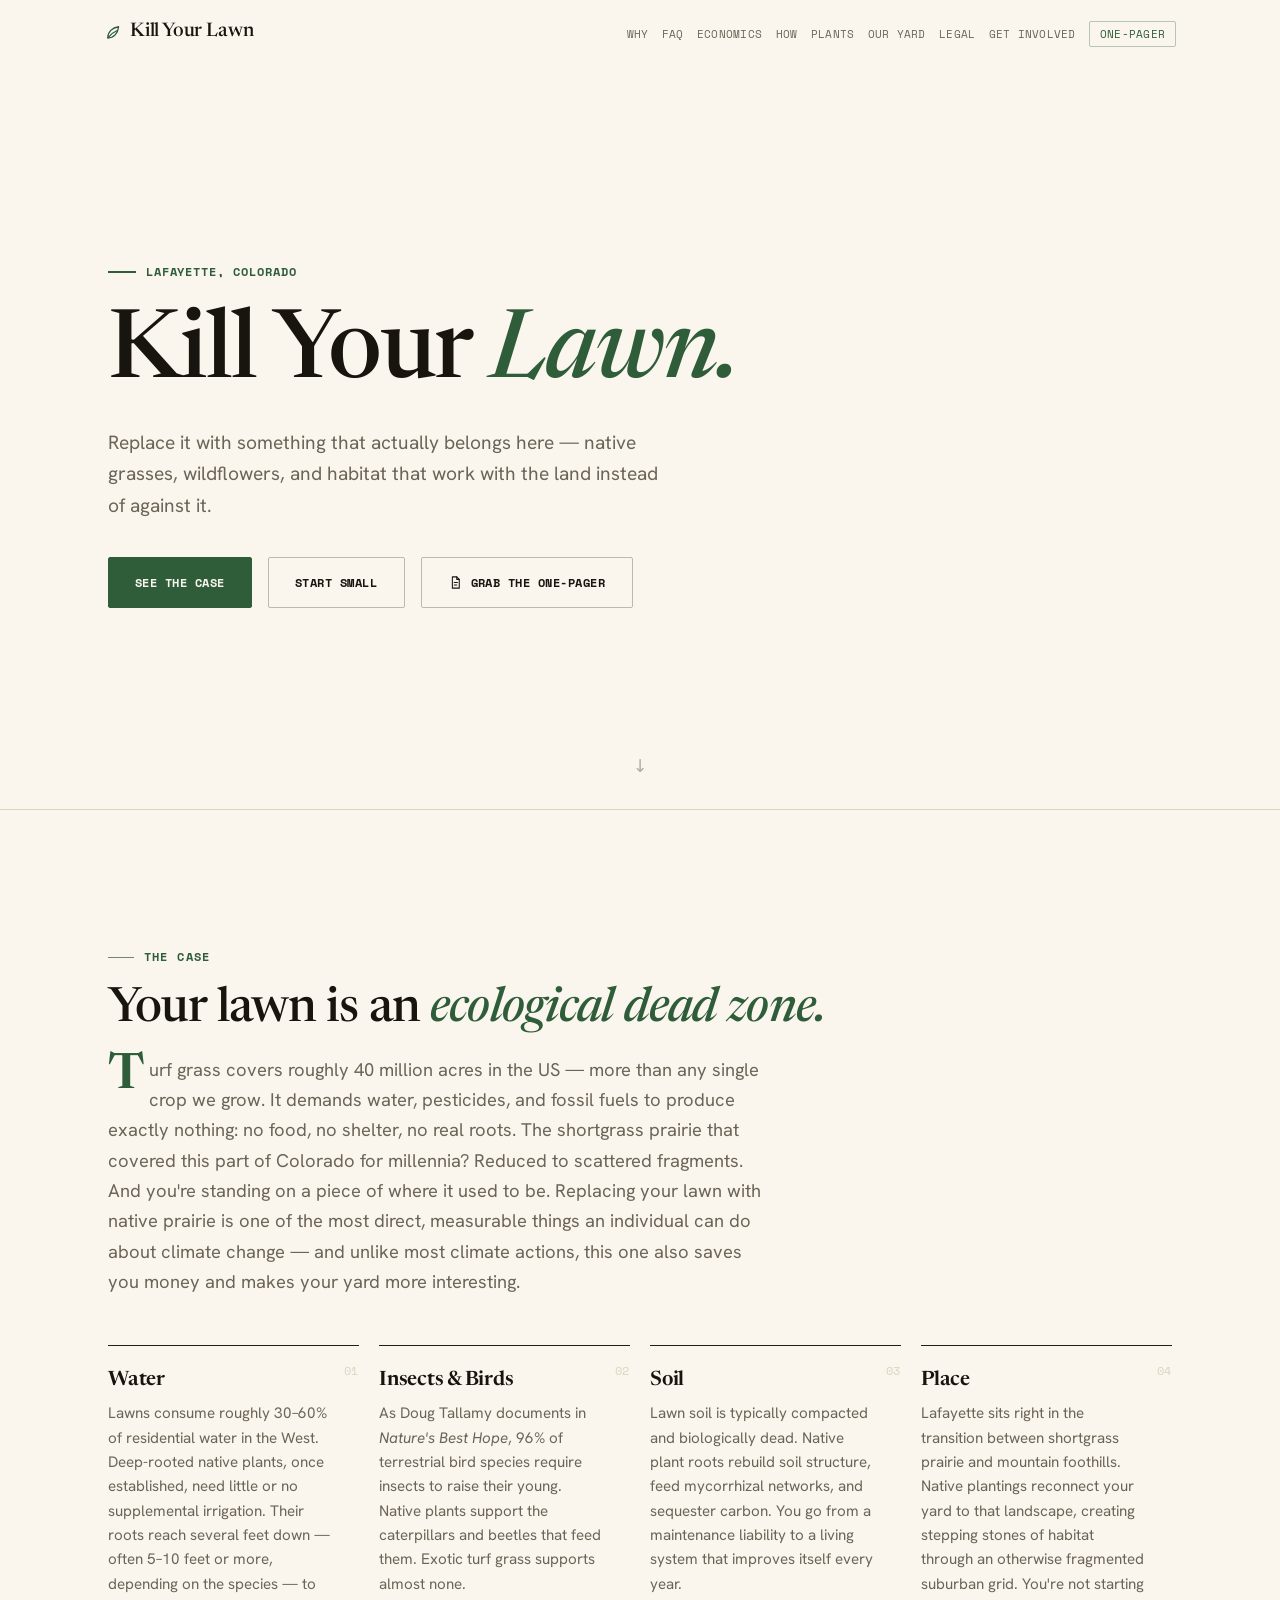
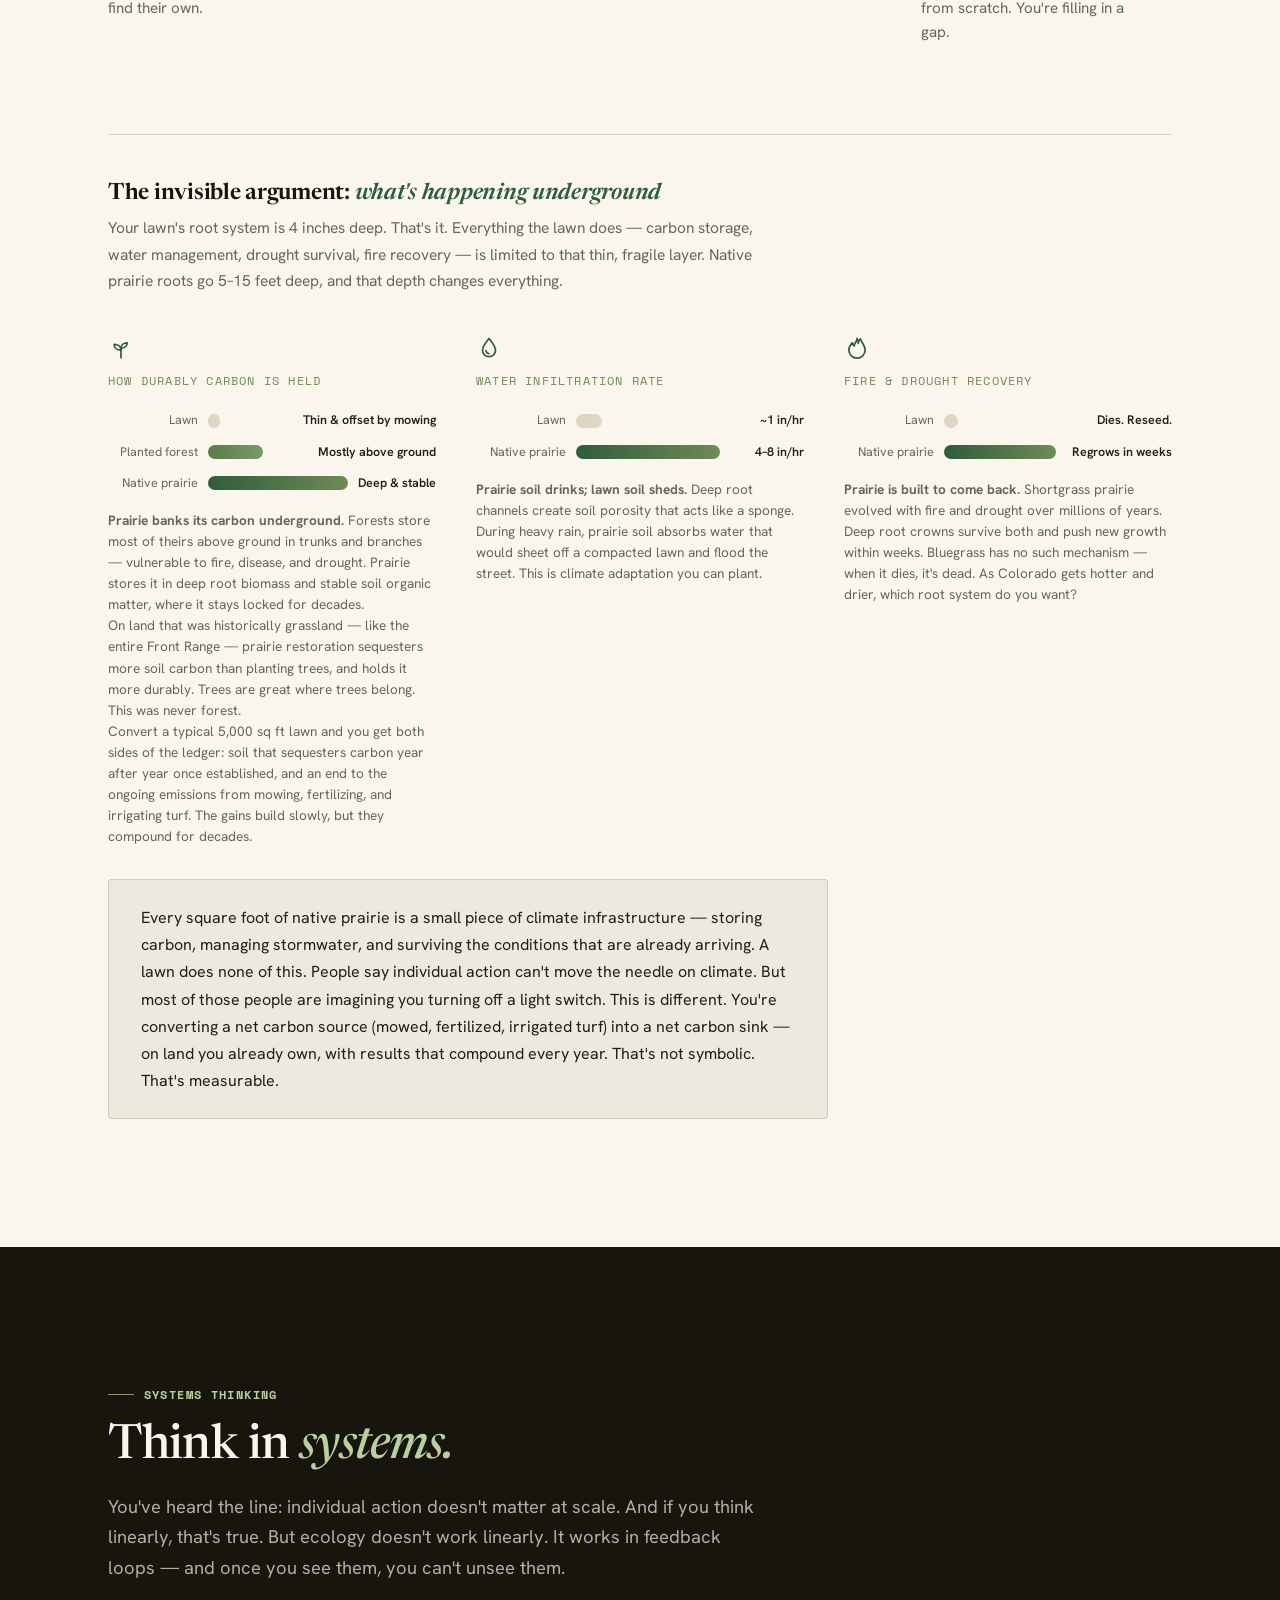
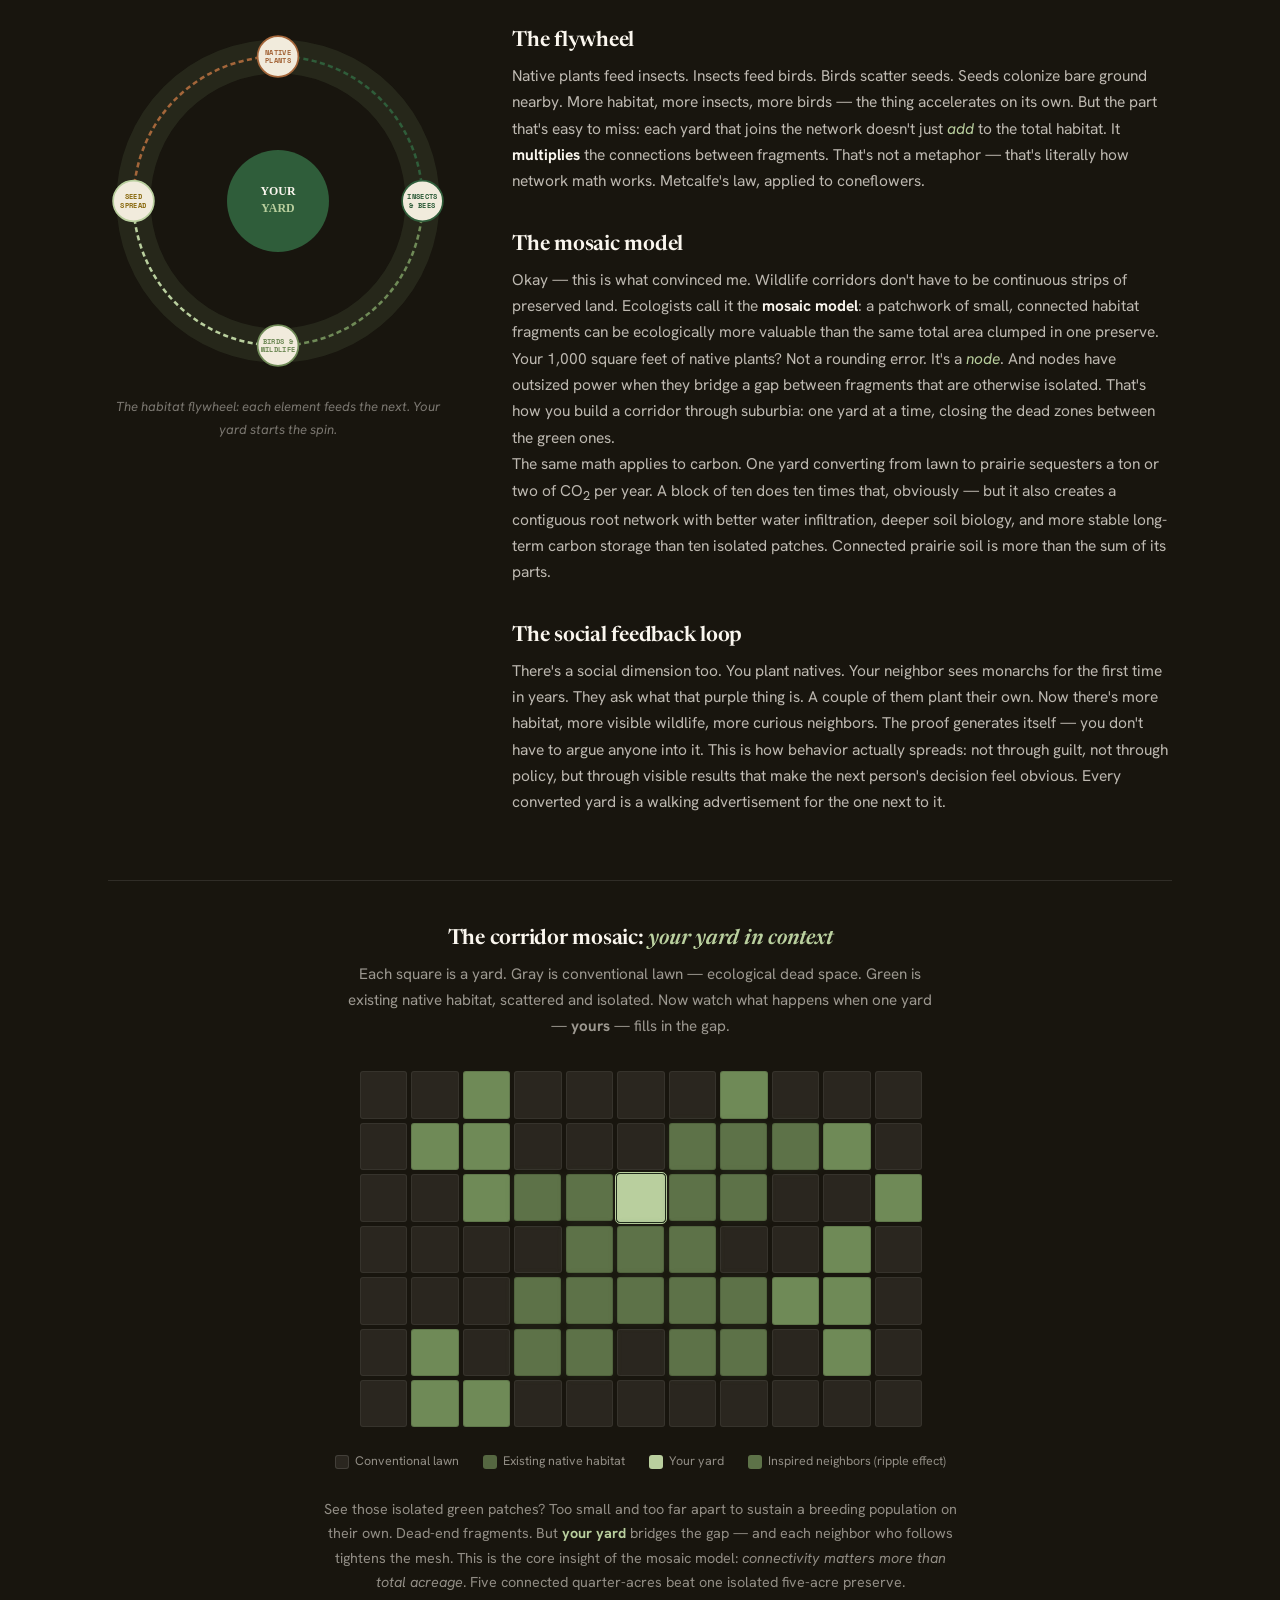
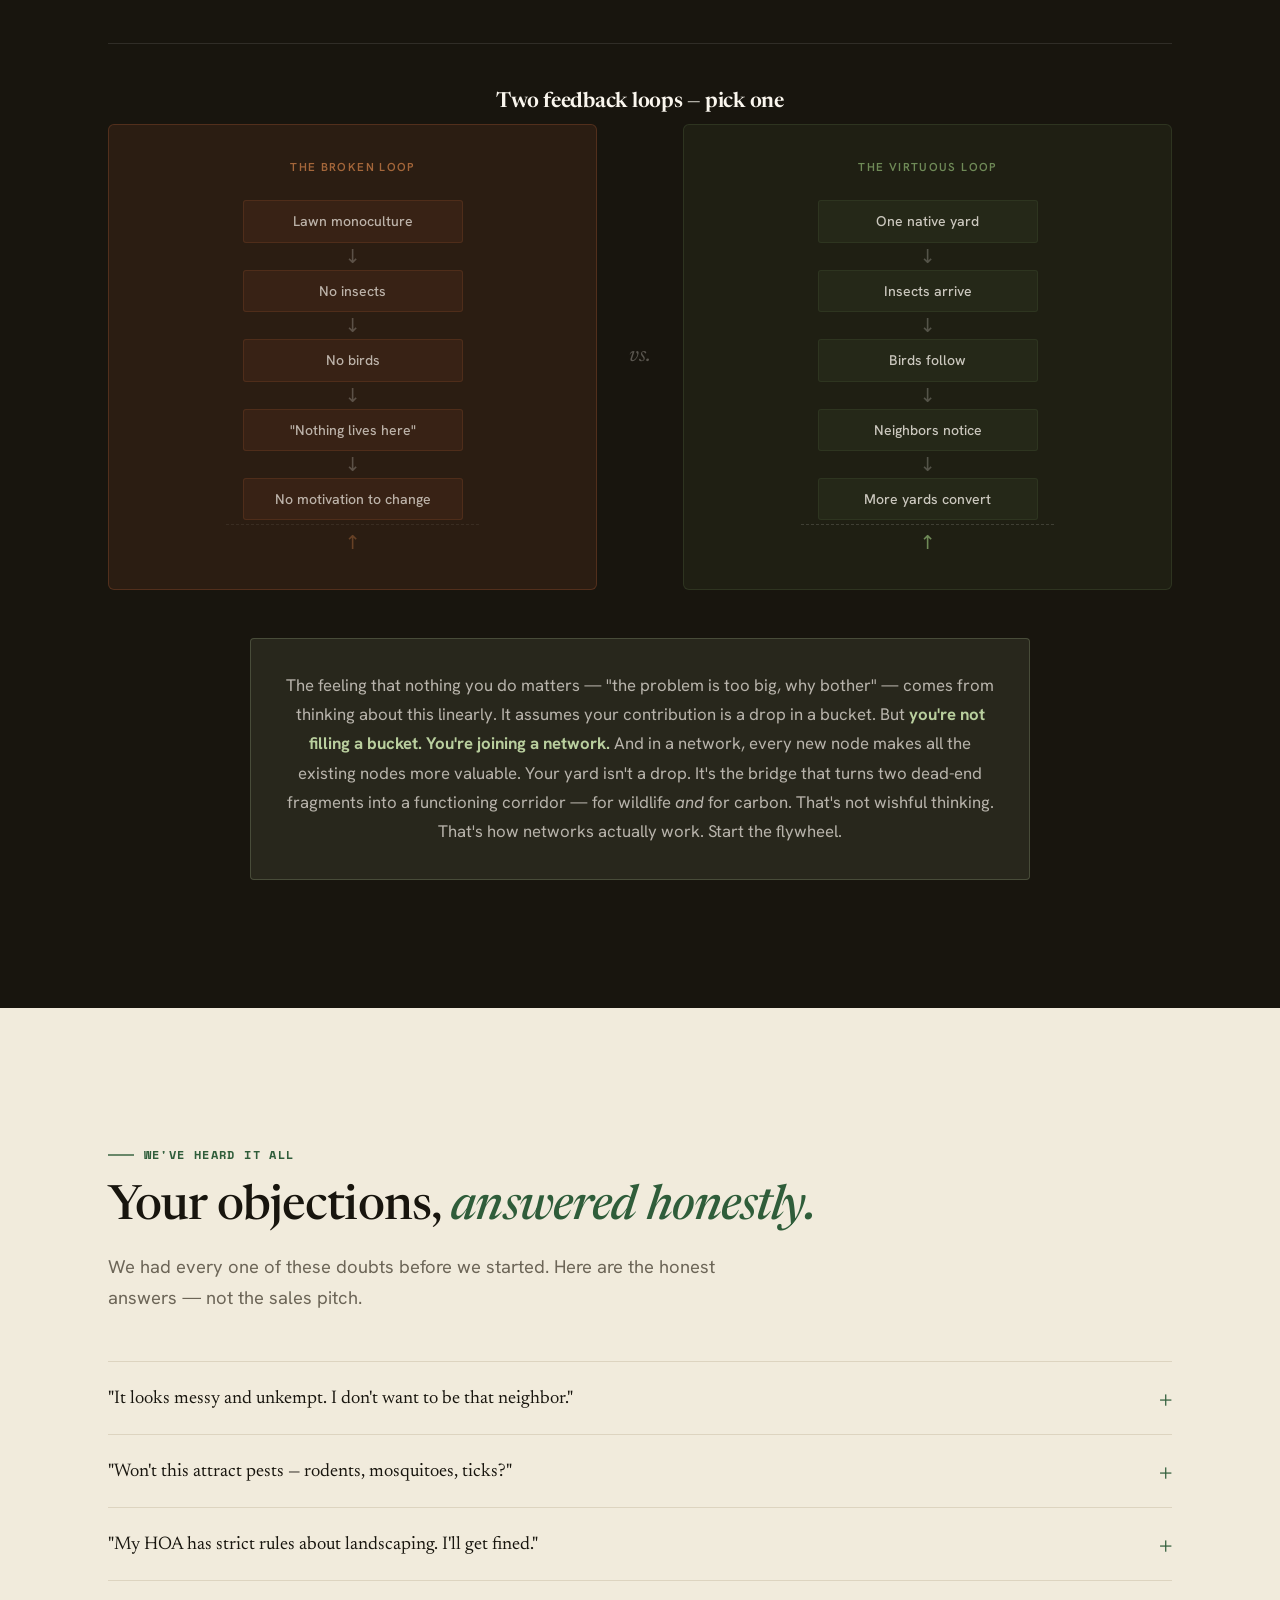
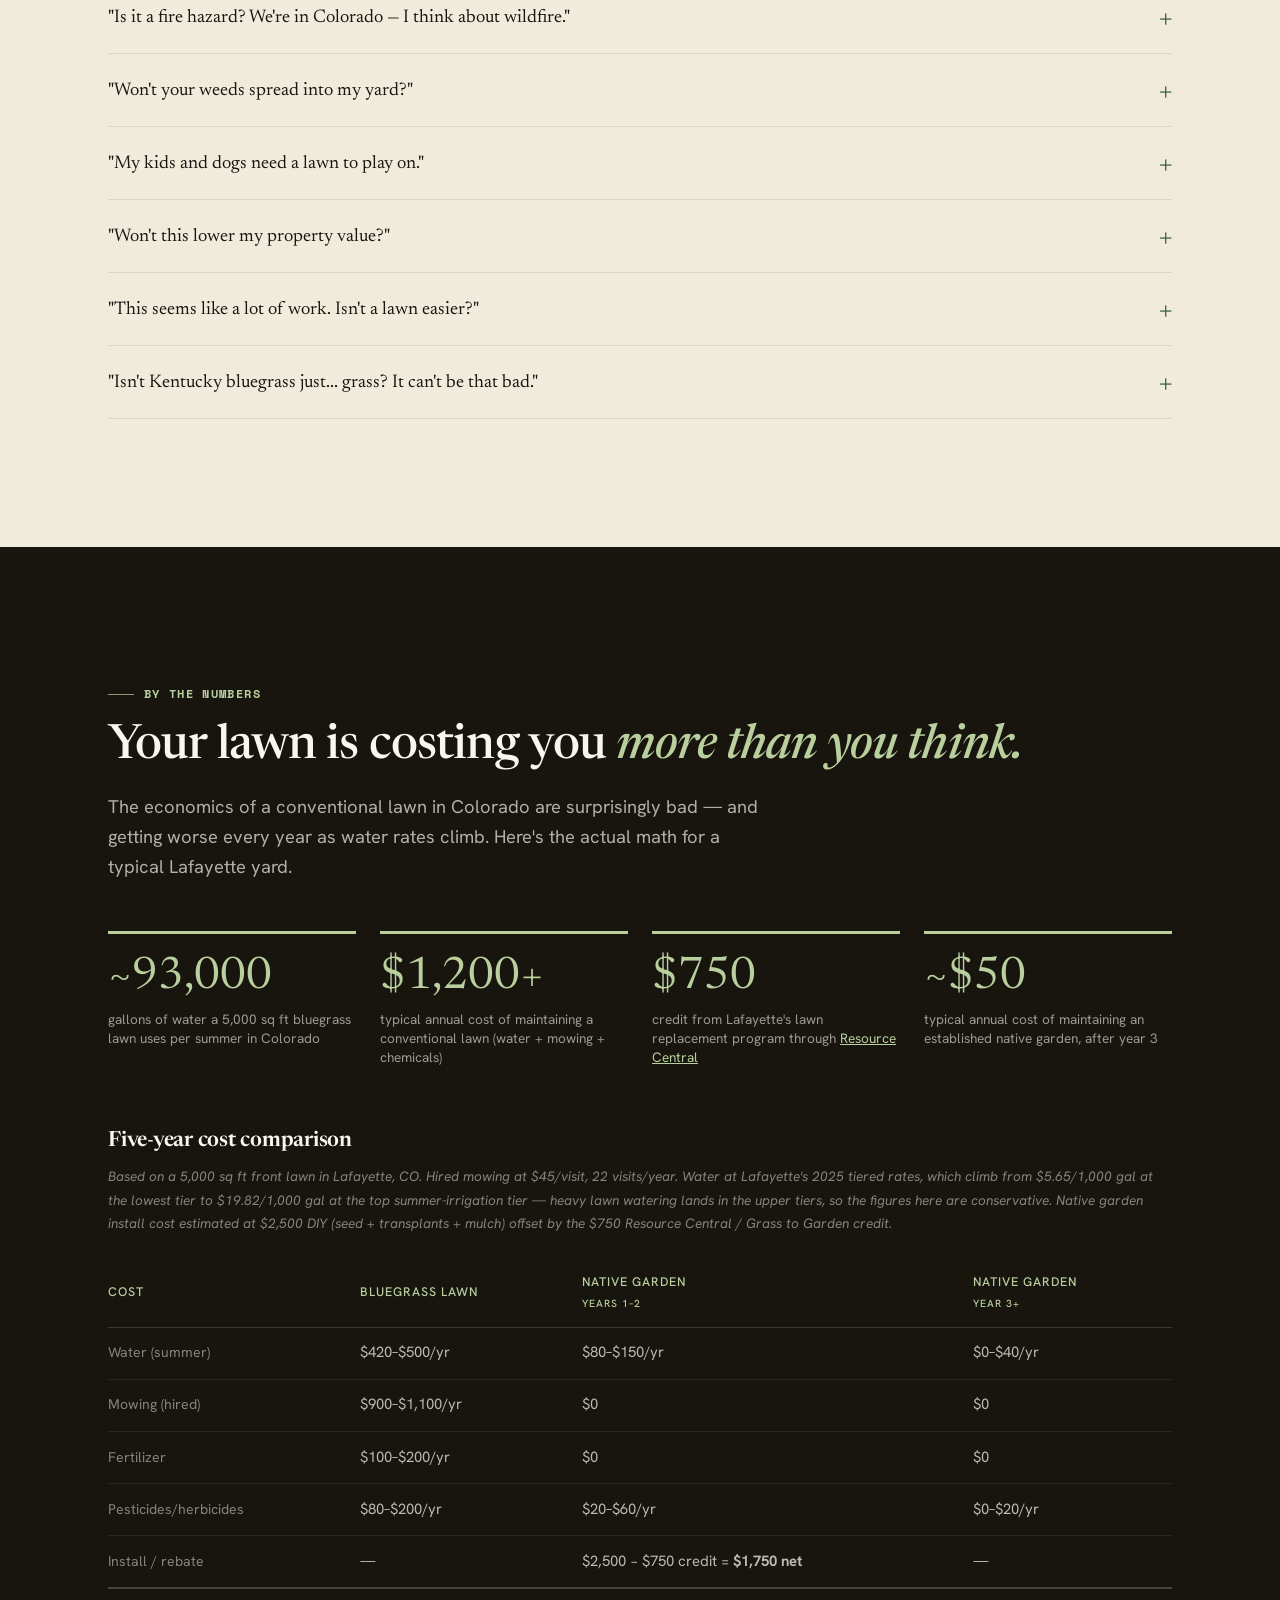
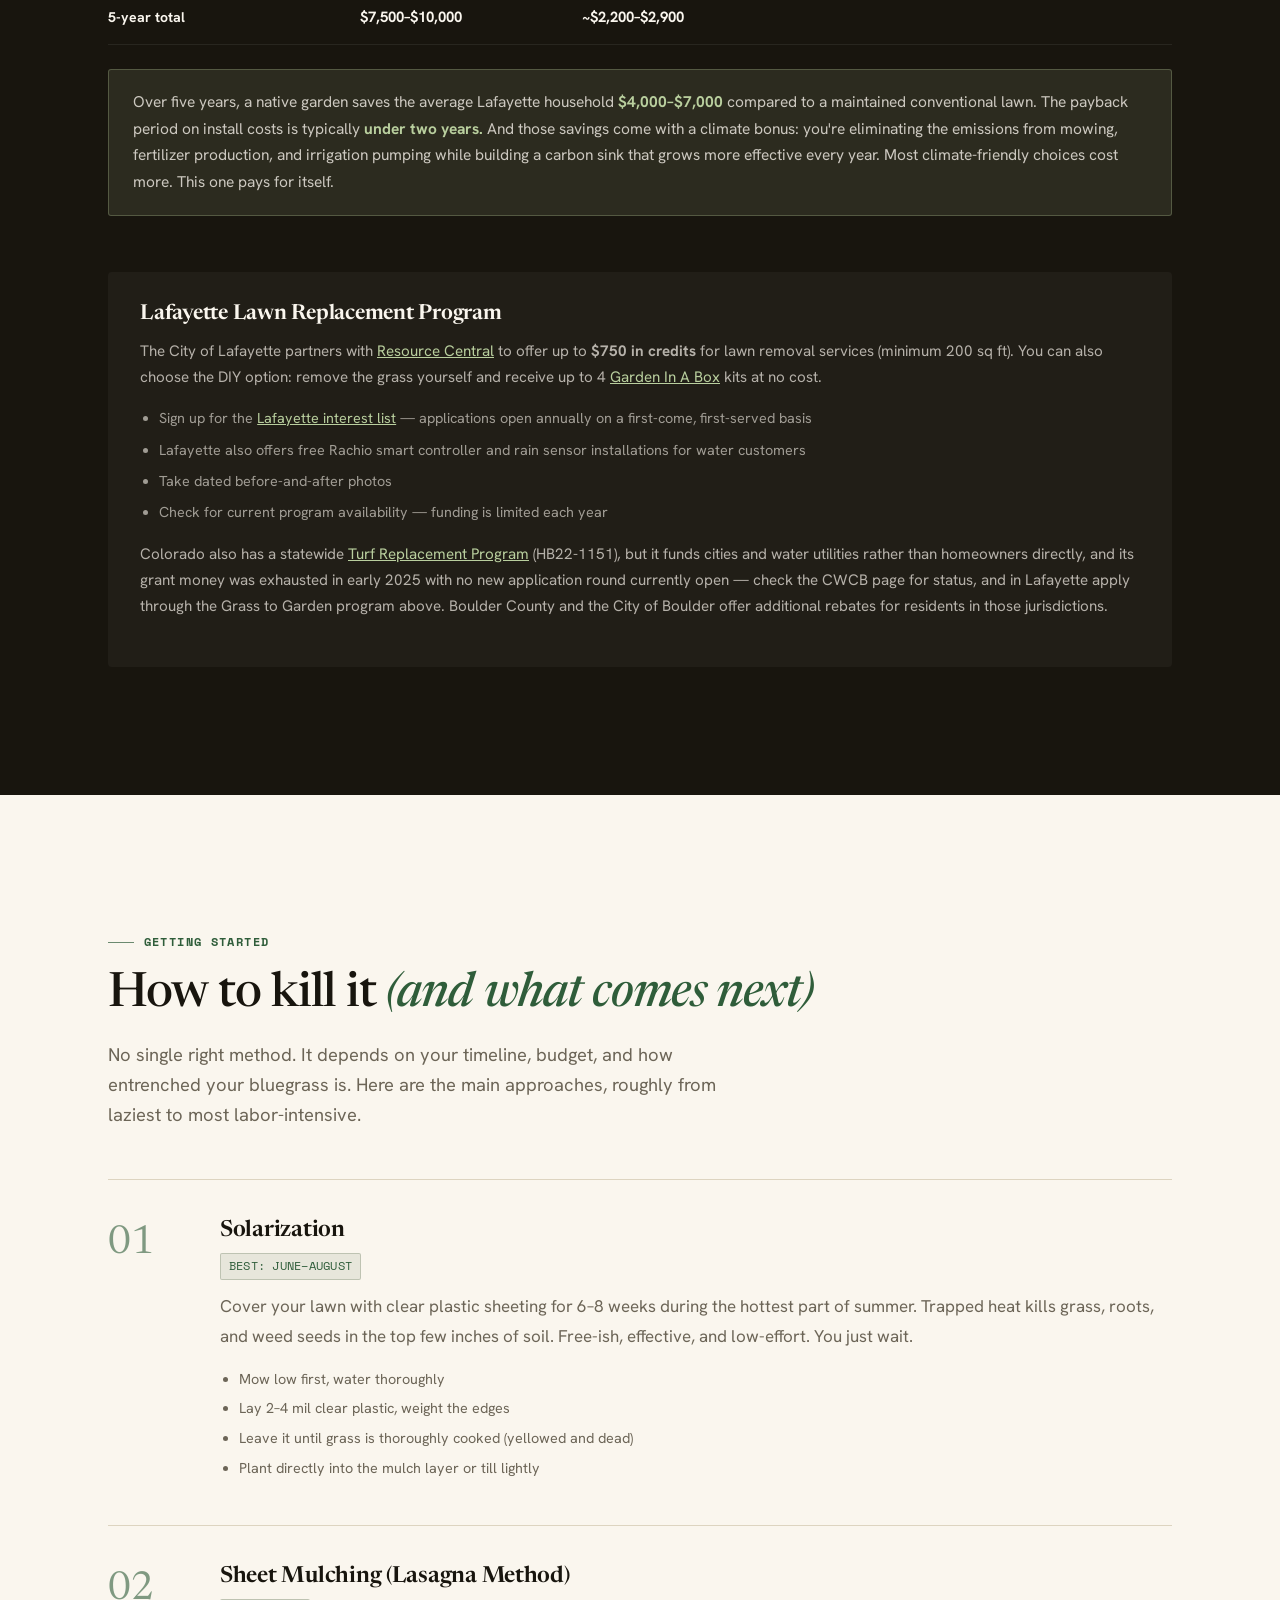
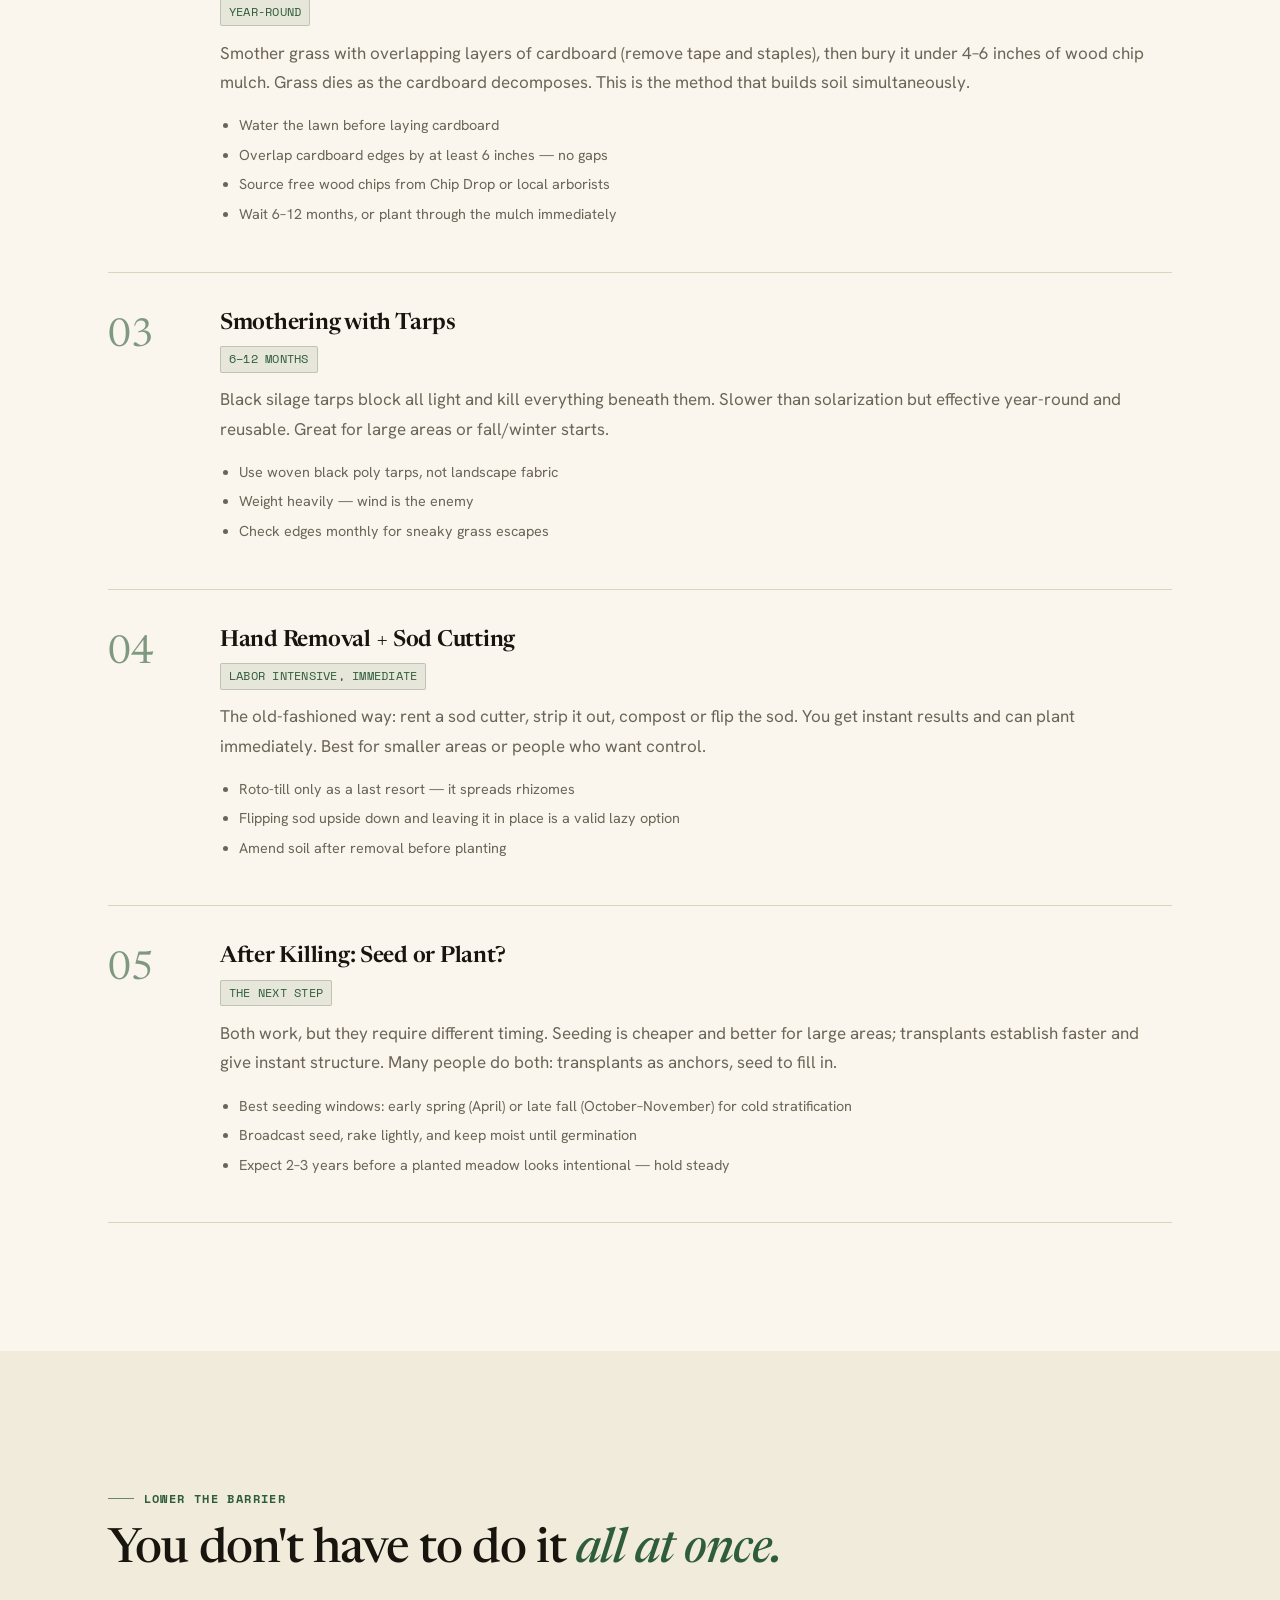
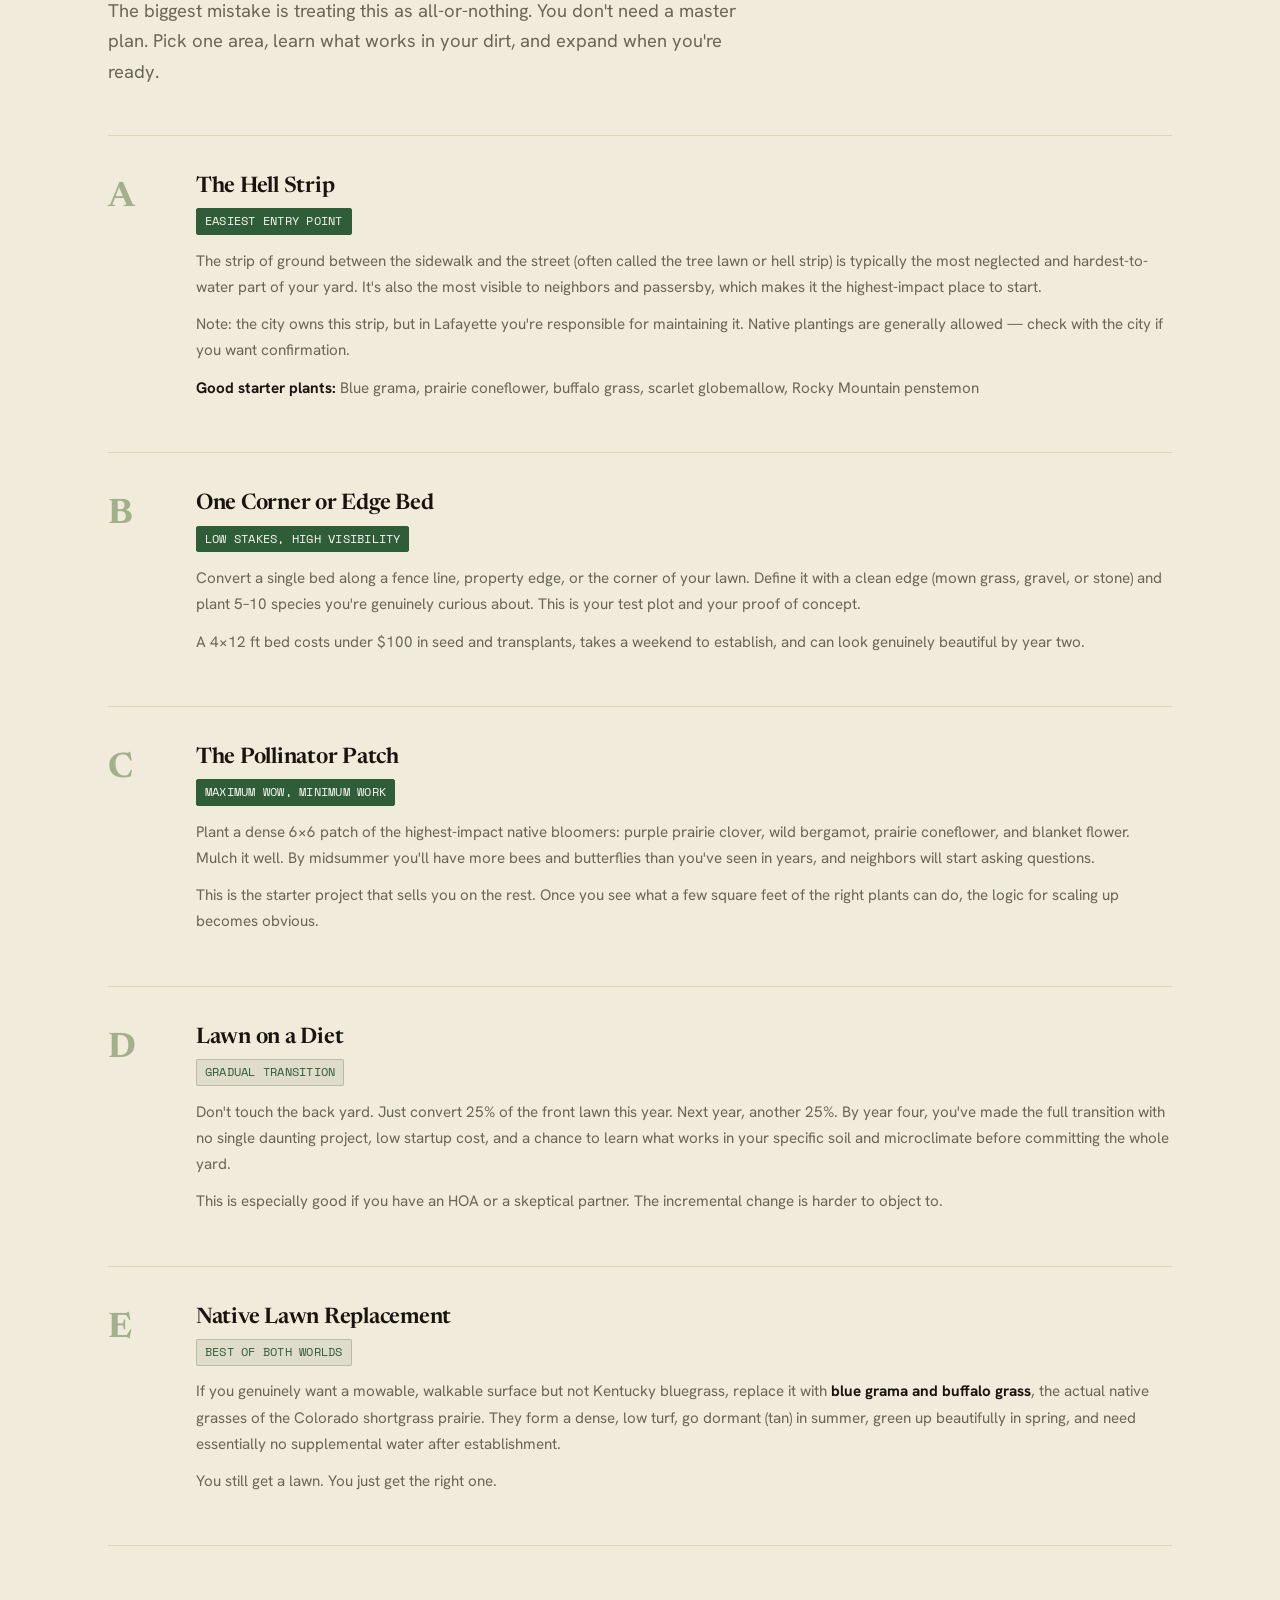
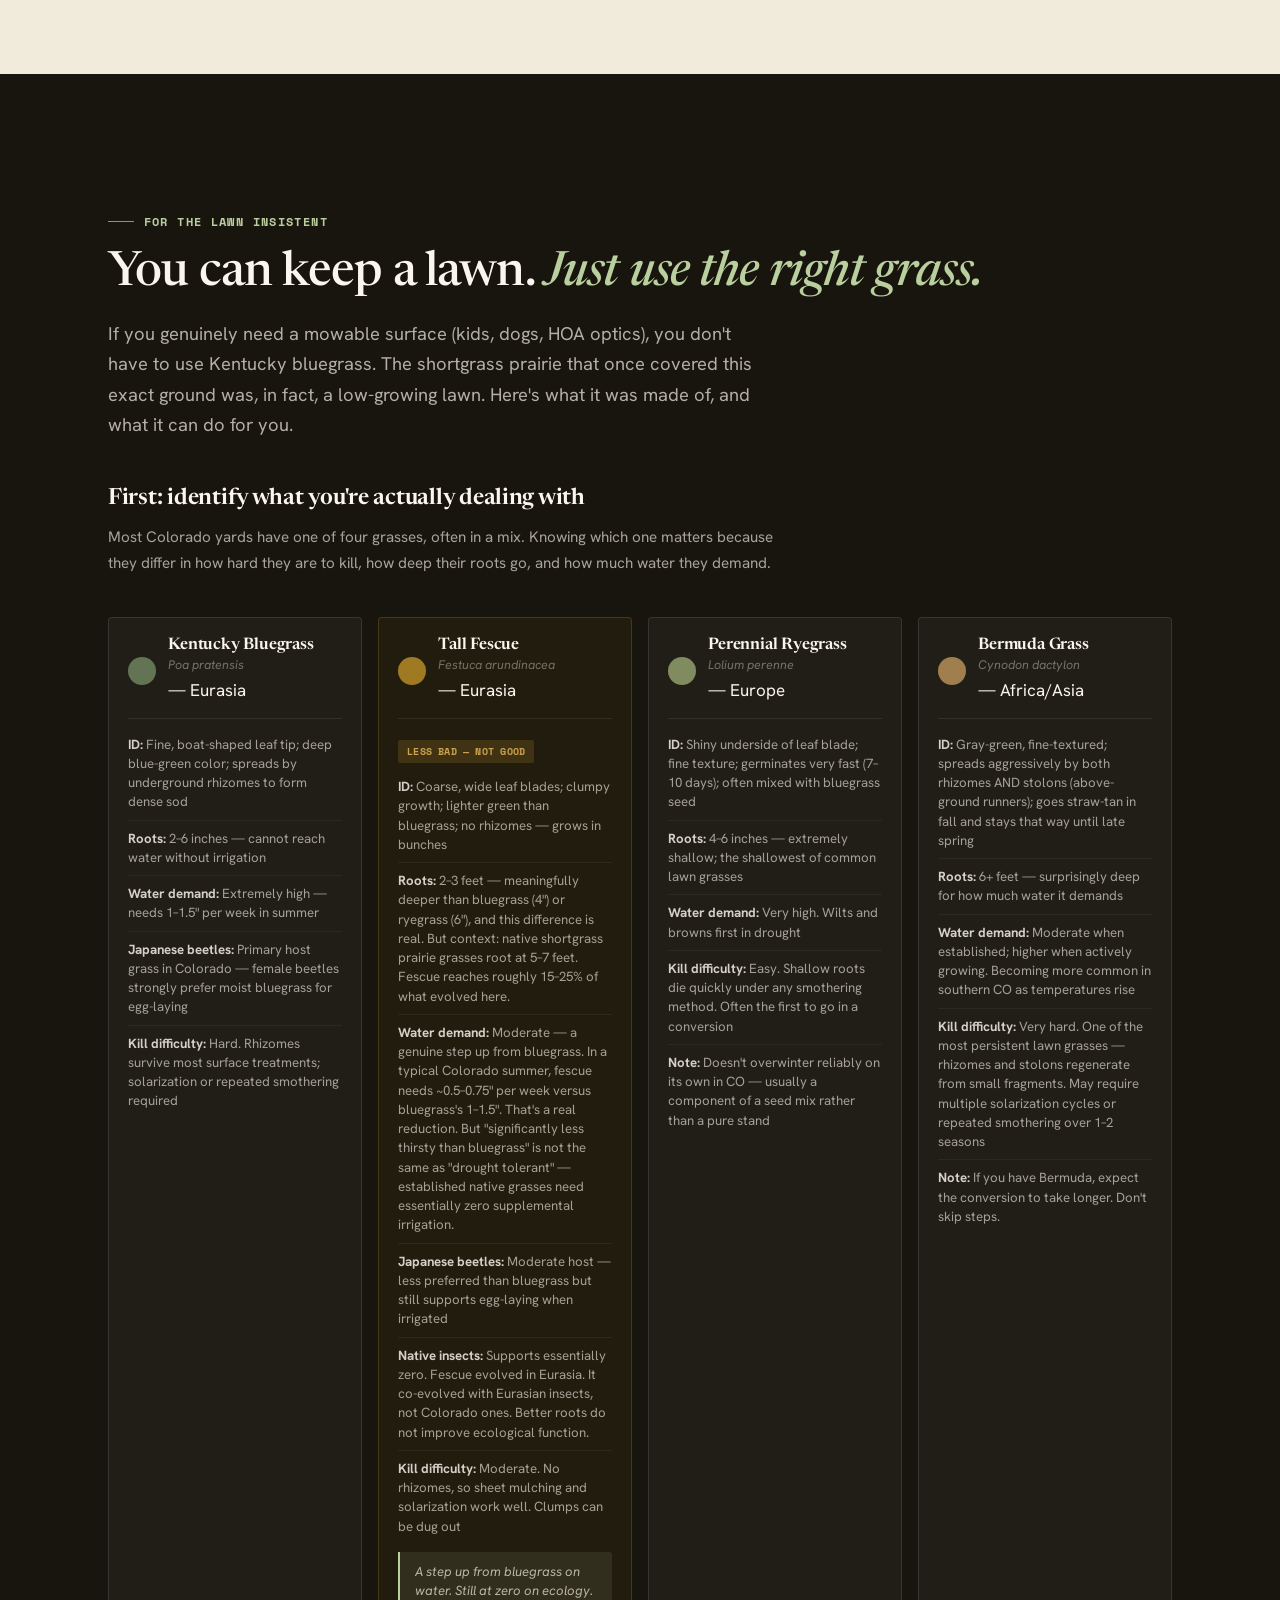
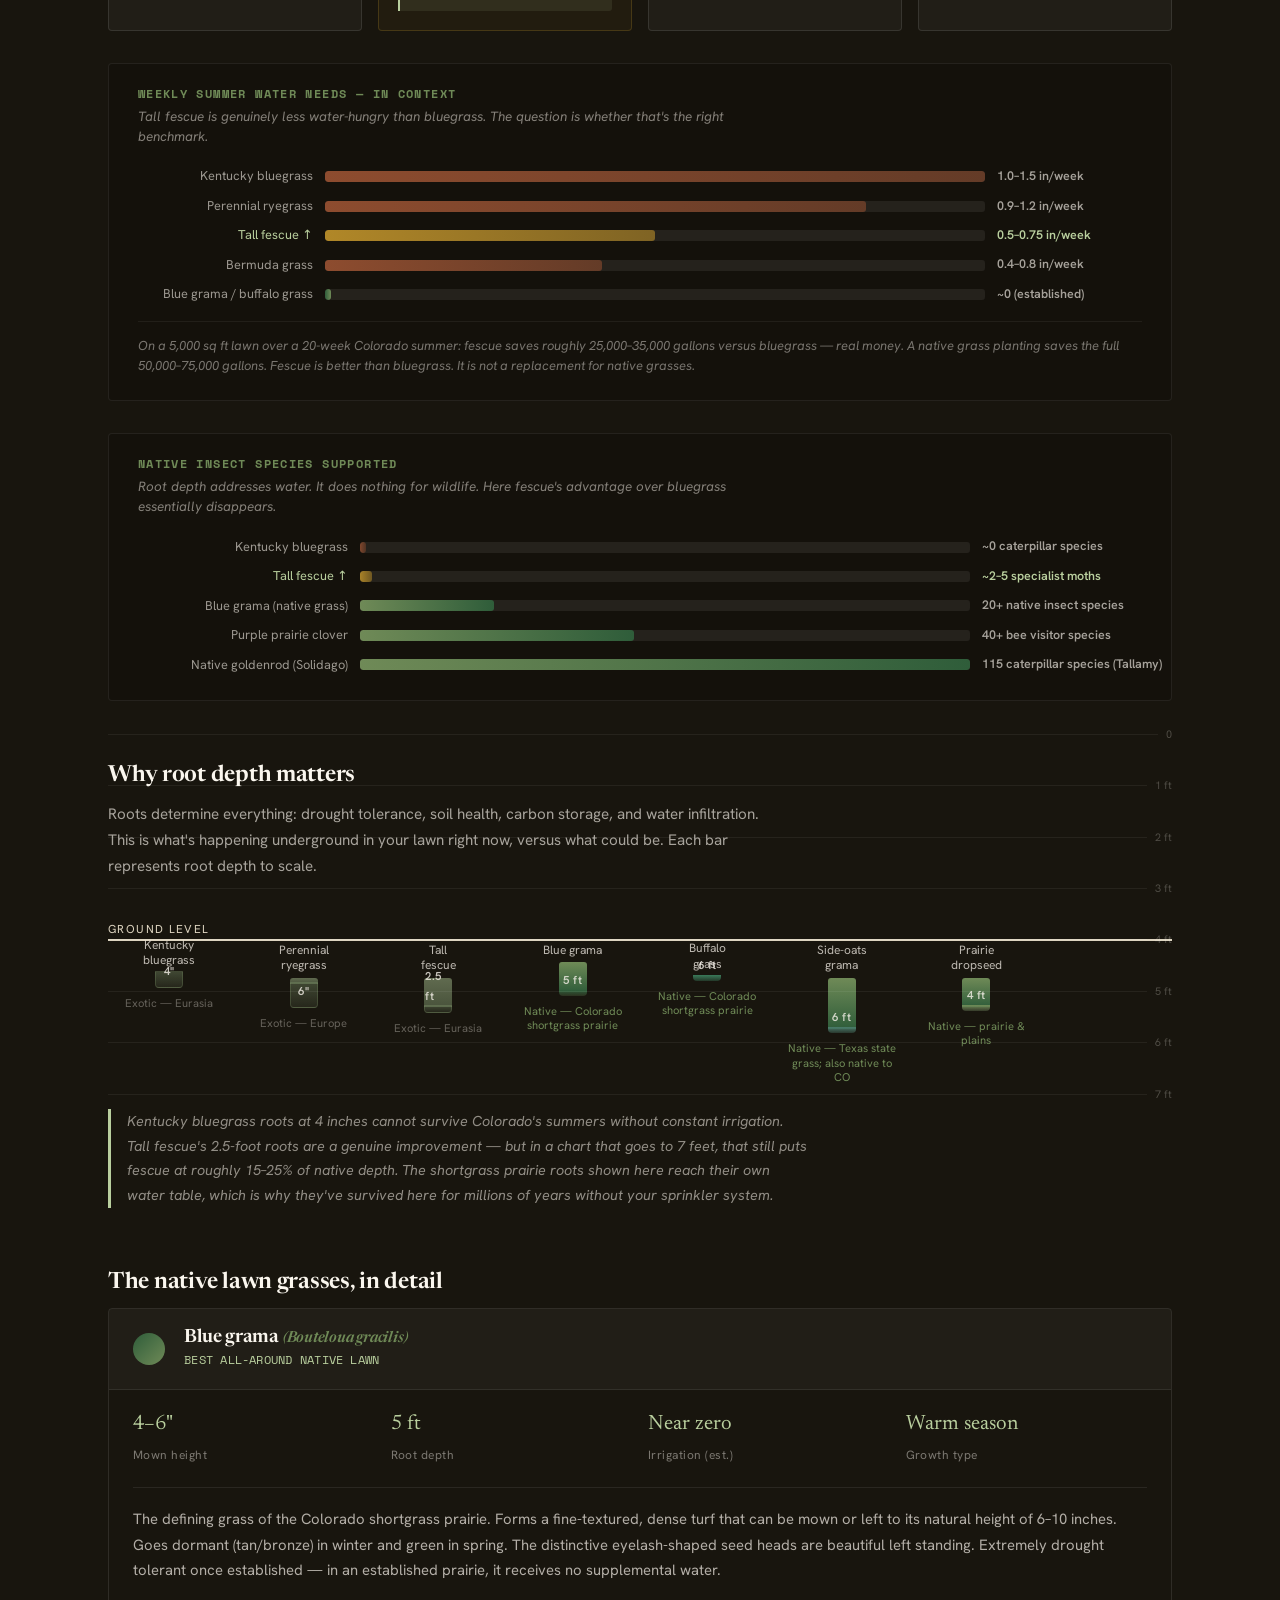
==== commit 5597bf82: "Redesign into a minimal "warm editorial" identity + pollinator interactive Rebuild the visual system" ====
--- a/index.html
+++ b/index.html
@@ -20,14 +20,14 @@
   <meta name="twitter:description" content="Replace your lawn with native grasses, wildflowers, and habitat. A practical guide for Lafayette, Colorado homeowners." />
   <meta name="twitter:image" content="https://alexbnewhouse.github.io/Kill-Your-Lawn/og-image.jpg" />
   <meta name="twitter:image:alt" content="Kill Your Lawn — Lafayette, Colorado. Replace it with native prairie." />
-  <meta name="theme-color" content="#4a5c3a" />
+  <meta name="theme-color" content="#2f5d3a" />
   <title>Kill Your Lawn — Lafayette, CO</title>
   <!-- SVG Favicon -->
   <link rel="icon" type="image/svg+xml" href="data:image/svg+xml,%3Csvg xmlns='http://www.w3.org/2000/svg' viewBox='0 0 32 32'%3E%3Crect width='32' height='32' rx='4' fill='%234a5c3a'/%3E%3Cpath d='M16 4c-2 6-8 10-8 16 0 4 3.6 8 8 8s8-4 8-8c0-6-6-10-8-16z' fill='%237a9169' opacity='0.8'/%3E%3Cpath d='M16 8c-1.5 4.5-5.5 7.5-5.5 12.5 0 3 2.5 5.5 5.5 5.5s5.5-2.5 5.5-5.5c0-5-4-8-5.5-12.5z' fill='%23c9992a' opacity='0.6'/%3E%3C/svg%3E" />
   <link rel="stylesheet" href="styles.css" />
   <link rel="preconnect" href="https://fonts.googleapis.com" />
   <link rel="preconnect" href="https://fonts.gstatic.com" crossorigin />
-  <link href="https://fonts.googleapis.com/css2?family=Fraunces:ital,opsz,wght@0,9..144,400;0,9..144,500;0,9..144,600;0,9..144,700;1,9..144,400;1,9..144,500;1,9..144,600&family=Hanken+Grotesk:wght@400;500;600;700&family=Space+Mono:wght@400;700&display=swap" rel="stylesheet" />
+  <link href="https://fonts.googleapis.com/css2?family=Newsreader:ital,opsz,wght@0,6..72,400;0,6..72,500;0,6..72,600;0,6..72,700;1,6..72,400;1,6..72,500;1,6..72,600&family=Hanken+Grotesk:wght@400;500;600;700&family=Space+Mono:wght@400;700&display=swap" rel="stylesheet" />
   <!-- Analytics: uncomment and replace with your domain when deployed -->
   <!-- <script defer data-domain="yourdomain.com" src="https://plausible.io/js/script.js"></script> -->
 </head>
@@ -1320,6 +1320,19 @@
 
       </div>
 
+      <!-- Pollinator lab: hover a plant → the real visitors that pollinate it -->
+      <div class="pollinator-lab" id="pollinator-lab" hidden>
+        <div class="pl-head">
+          <div class="section-label">Interactive</div>
+          <h3>Who shows up</h3>
+          <p class="pl-sub">Every native plant is a dinner invitation. Hover — or tap — a plant to meet the pollinators that actually visit it on the Front Range.</p>
+        </div>
+        <div class="pl-body">
+          <div class="pl-plants" role="tablist" aria-label="Choose a native plant"></div>
+          <div class="pl-stage" aria-live="polite"></div>
+        </div>
+      </div>
+
       <!-- Bloom season calendar -->
       <div class="bloom-calendar">
         <h3>Bloom season calendar</h3>
--- a/styles.css
+++ b/styles.css
@@ -5,30 +5,41 @@
    ===================================================== */
 
 :root {
-  --black:      #181611;
-  --off-white:  #f6f1e6;
-  --cream:      #ece3d2;
-  --tan:        #c4b491;
-  --gold:       #c08a1e;
-  --gold-light: #d49a26;
-  --gold-deep:  #9c6f12;
-  --olive:      #43543a;
-  --sage:       #7c9068;
-  --rust:       #a9542f;
-  --violet:     #6b5b8a;
-  --text:       #2a271f;
-  --text-light: #6a6253;
-
-  --font-serif: 'Fraunces', 'Hoefler Text', Georgia, serif;
+  --black:      #18150e;   /* warm ink — dark section bg, headings, footer */
+  --off-white:  #faf6ee;   /* paper — main background, text on dark */
+  --cream:      #f1ebdc;   /* warm panel — alternating sections + insets */
+  --tan:        #ddd4c0;   /* hairline rules + faint marks */
+  --gold:       #2f5d3a;   /* PRIMARY ACCENT — deep prairie green (light bg) */
+  --gold-light: #386c45;   /* accent hover */
+  --gold-deep:  #234a2d;   /* accent pressed / link hover */
+  --olive:      #2f5d3a;   /* alias → green (heading emphasis on light bg) */
+  --sage:       #6f8a57;   /* mid green — secondary marks (legible on light & dark) */
+  --rust:       #a4663a;   /* muted clay — "lawn / legal / before" signal */
+  --violet:     #6f6685;   /* muted slate — bird tag */
+  --text:       #221e15;   /* body copy on paper */
+  --text-light: #6c6557;   /* secondary copy on paper */
+
+  /* light prairie-green accent, re-scoped onto dark/ink sections below */
+  --accent-on-dark: #b9cf9e;
+
+  --font-serif: 'Newsreader', 'Hoefler Text', Georgia, serif;
   --font-sans:  'Hanken Grotesk', system-ui, sans-serif;
   --font-mono:  'Space Mono', ui-monospace, 'SFMono-Regular', monospace;
 
-  /* Fraunces optical-size + soft axes for an organic, hand-set feel */
-  --frau-soft: "SOFT" 40, "WONK" 1;
-
-  --section-pad: 116px 28px;
+  /* Newsreader is optical-size variable — bias toward its display cut */
+  --frau-soft: "opsz" 60;
+
+  --section-pad: 128px 28px;
   --max-width: 1120px;
-  --measure: 64ch;
+  --measure: 66ch;
+}
+
+/* On dark/ink sections, flip the green accent to a light prairie-green so every
+   existing var(--gold) reference stays legible on near-black without per-rule edits */
+#systems, #bees, #economics, #native-lawn, #connect, footer {
+  --gold:       var(--accent-on-dark);
+  --gold-light: var(--accent-on-dark);
+  --gold-deep:  var(--accent-on-dark);
 }
 
 /* Skip-link landing target — no visible ring on the whole page body */
@@ -40,7 +51,7 @@
   top: -100px;
   left: 16px;
   background: var(--gold);
-  color: var(--black);
+  color: var(--off-white);
   padding: 8px 16px;
   border-radius: 3px;
   font-size: 0.85rem;
@@ -81,19 +92,9 @@
 img { display: block; max-width: 100%; }
 a { color: inherit; text-decoration: none; }
 ul { list-style: none; }
-::selection { background: var(--gold); color: var(--black); }
-
-/* ---- PAPER GRAIN ---- subtle tactile texture, sits above backgrounds, below content */
-body::before {
-  content: '';
-  position: fixed;
-  inset: 0;
-  z-index: 1;
-  pointer-events: none;
-  opacity: 0.5;
-  mix-blend-mode: multiply;
-  background-image: url("data:image/svg+xml,%3Csvg xmlns='http://www.w3.org/2000/svg' width='180' height='180'%3E%3Cfilter id='n'%3E%3CfeTurbulence type='fractalNoise' baseFrequency='0.85' numOctaves='3' stitchTiles='stitch'/%3E%3CfeColorMatrix type='saturate' values='0'/%3E%3C/filter%3E%3Crect width='180' height='180' filter='url(%23n)' opacity='0.32'/%3E%3C/svg%3E");
-}
+::selection { background: var(--gold); color: var(--off-white); }
+
+/* ---- paper-grain texture removed — flatter, cleaner editorial surface ---- */
 /* keep real content above the grain */
 nav, section, footer, .back-to-top { position: relative; z-index: 2; }
 
@@ -101,26 +102,26 @@
 h1, h2, h3, h4 {
   font-family: var(--font-serif);
   font-variation-settings: var(--frau-soft);
-  line-height: 1.08;
-  letter-spacing: -0.015em;
-  font-weight: 600;
+  line-height: 1.07;
+  letter-spacing: -0.012em;
+  font-weight: 500;
+  color: var(--black);
 }
 h1 {
-  font-size: clamp(3.6rem, 9.5vw, 7.5rem);
-  color: var(--off-white);
-  font-weight: 600;
-  letter-spacing: -0.03em;
-}
-h1 em { font-style: italic; color: var(--gold); font-weight: 500; }
+  font-size: clamp(3rem, 7.6vw, 6rem);
+  font-weight: 500;
+  letter-spacing: -0.02em;
+  line-height: 0.97;
+}
+h1 em { font-style: italic; color: var(--olive); font-weight: 500; }
 h2 {
-  font-size: clamp(2.1rem, 4.6vw, 3.4rem);
-  color: var(--black);
-  margin-bottom: 1.2rem;
-  letter-spacing: -0.025em;
+  font-size: clamp(1.9rem, 4vw, 3rem);
+  margin-bottom: 1.15rem;
+  letter-spacing: -0.018em;
 }
 h2 em { font-style: italic; color: var(--olive); font-weight: 500; }
-h3 { font-size: 1.32rem; margin-bottom: 0.5rem; color: var(--black); }
-h4 { font-size: 1rem; color: var(--olive); margin-bottom: 0.4rem; }
+h3 { font-size: 1.3rem; margin-bottom: 0.5rem; font-weight: 600; }
+h4 { font-size: 1rem; color: var(--olive); margin-bottom: 0.4rem; font-weight: 600; }
 
 /* ---- BUTTONS ---- */
 .btn {
@@ -141,25 +142,22 @@
 .btn svg { width: 15px; height: 15px; flex-shrink: 0; }
 .btn-primary {
   background: var(--gold);
-  color: #2a1c00;
+  color: var(--off-white);
   border-color: var(--gold);
-  box-shadow: 0 1px 0 var(--gold-deep), 0 8px 18px -8px rgba(157,111,18,0.7);
+  box-shadow: none;
 }
 .btn-primary:hover {
-  background: var(--gold-light);
-  border-color: var(--gold-light);
-  transform: translateY(-2px);
-  box-shadow: 0 2px 0 var(--gold-deep), 0 14px 26px -10px rgba(157,111,18,0.7);
+  background: var(--gold-deep);
+  border-color: var(--gold-deep);
 }
 .btn-ghost {
   background: transparent;
-  color: var(--off-white);
-  border-color: rgba(246,241,230,0.45);
+  color: var(--black);
+  border-color: rgba(34,30,21,0.28);
 }
 .btn-ghost:hover {
-  border-color: var(--off-white);
-  background: rgba(246,241,230,0.08);
-  transform: translateY(-2px);
+  border-color: var(--black);
+  background: rgba(34,30,21,0.045);
 }
 
 /* Focus states for keyboard nav */
@@ -182,7 +180,7 @@
   font-weight: 700;
   letter-spacing: 0.12em;
   text-transform: uppercase;
-  color: var(--rust);
+  color: var(--gold);
   margin-bottom: 1.1rem;
 }
 .section-label::before {
@@ -198,7 +196,7 @@
 #bees .section-label,
 #economics .section-label,
 #native-lawn .section-label,
-#connect .section-label { color: #e7be62; }
+#connect .section-label { color: var(--accent-on-dark); }
 .section-intro {
   font-size: 1.15rem;
   color: var(--text-light);
@@ -219,8 +217,11 @@
   transition: background 0.3s, box-shadow 0.3s;
 }
 #nav.scrolled {
-  background: var(--black);
-  box-shadow: 0 2px 20px rgba(0,0,0,0.3);
+  background: rgba(250,246,238,0.9);
+  -webkit-backdrop-filter: blur(10px);
+  backdrop-filter: blur(10px);
+  box-shadow: none;
+  border-bottom: 1px solid var(--tan);
 }
 .nav-inner {
   max-width: var(--max-width);
@@ -237,9 +238,9 @@
   gap: 0.5rem;
   font-family: var(--font-serif);
   font-variation-settings: var(--frau-soft);
-  font-weight: 600;
+  font-weight: 500;
   font-size: 1.18rem;
-  color: var(--off-white);
+  color: var(--black);
   letter-spacing: -0.01em;
   flex-shrink: 0;
 }
@@ -256,23 +257,23 @@
   font-weight: 400;
   letter-spacing: 0.02em;
   text-transform: uppercase;
-  color: rgba(246,241,230,0.7);
+  color: var(--text-light);
   transition: color 0.2s;
   white-space: nowrap;
 }
-.nav-links a:hover { color: var(--gold); }
+.nav-links a:hover { color: var(--black); }
 .nav-print {
   color: var(--gold) !important;
-  border: 1px solid rgba(201,153,42,0.35);
+  border: 1px solid rgba(47,93,58,0.32);
   padding: 4px 10px;
   border-radius: 2px;
 }
-.nav-print:hover { background: rgba(201,153,42,0.1); }
+.nav-print:hover { background: rgba(47,93,58,0.08); }
 .nav-toggle {
   display: none;
   background: none;
   border: none;
-  color: var(--off-white);
+  color: var(--black);
   font-size: 1.4rem;
   cursor: pointer;
   min-width: 44px;
@@ -288,19 +289,14 @@
    ===================================================== */
 #hero {
   position: relative;
-  min-height: 100vh;
+  min-height: 90vh;
   display: flex;
   align-items: center;
   overflow: hidden;
-}
-.hero-bg {
-  position: absolute;
-  inset: 0;
-  background:
-    radial-gradient(120% 90% at 78% 8%, rgba(192,138,30,0.22) 0%, transparent 42%),
-    linear-gradient(178deg, #20271a 0%, #2c3a25 38%, #38492e 64%, #222a1a 100%);
-  background-color: #20271a;
-}
+  background: var(--off-white);
+  border-bottom: 1px solid var(--tan);
+}
+.hero-bg { display: none; }
 /* Layered prairie silhouette at the foot of the hero — hand-varied blades, not a tiled pattern */
 .hero-bg::after {
   content: '';
@@ -339,11 +335,11 @@
   width: 28px; height: 1.5px;
   background: var(--gold);
 }
-.hero h1 { text-shadow: 0 2px 30px rgba(0,0,0,0.35); }
+.hero h1 { text-shadow: none; max-width: 13ch; }
 .hero-sub {
-  font-size: 1.22rem;
-  color: rgba(246,241,230,0.86);
-  max-width: 540px;
+  font-size: 1.2rem;
+  color: var(--text-light);
+  max-width: 560px;
   margin: 1.6rem 0 2.2rem;
   line-height: 1.65;
 }
@@ -354,16 +350,12 @@
 }
 .hero-scroll-hint {
   position: absolute;
-  bottom: 32px;
+  bottom: 28px;
   left: 50%;
   transform: translateX(-50%);
-  color: rgba(255,255,255,0.4);
-  font-size: 1.4rem;
-  animation: bounce 2s ease-in-out infinite;
-}
-@keyframes bounce {
-  0%, 100% { transform: translateX(-50%) translateY(0); }
-  50% { transform: translateX(-50%) translateY(8px); }
+  color: var(--text-light);
+  opacity: 0.5;
+  font-size: 1.1rem;
 }
 
 /* =====================================================
@@ -402,12 +394,7 @@
   .card:hover { border-color: var(--gold); }
   .card:hover .card-icon { color: var(--gold); transform: translateY(-2px); }
 }
-.card-icon {
-  color: var(--olive);
-  margin: 0.4rem 0 1.1rem;
-  transition: color 0.25s, transform 0.25s;
-}
-.card-icon svg { width: 30px; height: 30px; display: block; }
+.card-icon { display: none; }
 .card h3 { margin-bottom: 0.6rem; font-size: 1.25rem; }
 .card p { font-size: 0.95rem; color: var(--text-light); line-height: 1.6; }
 
@@ -598,8 +585,8 @@
 }
 
 .bee-vs-wasp {
-  background: rgba(201,153,42,0.08);
-  border: 1px solid rgba(201,153,42,0.2);
+  background: rgba(185,207,158,0.1);
+  border: 1px solid rgba(185,207,158,0.22);
   border-radius: 4px;
   padding: 2rem;
   margin-bottom: 1.5rem;
@@ -751,24 +738,18 @@
   border: 1px solid rgba(74,92,58,0.4);
 }
 .m-you {
-  background: rgba(201,153,42,0.2);
-  border: 1px solid rgba(201,153,42,0.25);
+  background: rgba(185,207,158,0.16);
+  border: 1px solid rgba(185,207,158,0.3);
 }
 
 /* Animated states */
 .mosaic-grid.animated .m-native.m-existing {
   opacity: 1;
-  box-shadow: 0 0 8px rgba(74,92,58,0.4);
 }
 .mosaic-grid.animated .m-you {
   background: var(--gold);
   border-color: var(--gold);
-  box-shadow: 0 0 20px rgba(201,153,42,0.6), 0 0 40px rgba(201,153,42,0.2);
-  animation: mosaic-pulse 2s ease-in-out infinite;
-}
-@keyframes mosaic-pulse {
-  0%, 100% { box-shadow: 0 0 20px rgba(201,153,42,0.6), 0 0 40px rgba(201,153,42,0.2); }
-  50% { box-shadow: 0 0 28px rgba(201,153,42,0.8), 0 0 56px rgba(201,153,42,0.3); }
+  box-shadow: 0 0 0 2px rgba(47,93,58,0.3);
 }
 
 .mosaic-grid.animated .m-wave {
@@ -789,10 +770,9 @@
 .mosaic-grid.animated .m-you::after {
   content: '';
   position: absolute;
-  inset: -2px;
-  border-radius: 4px;
-  border: 2px solid var(--gold);
-  animation: mosaic-pulse 2s ease-in-out infinite;
+  inset: -3px;
+  border-radius: 5px;
+  border: 1.5px solid var(--gold);
   pointer-events: none;
 }
 
@@ -940,8 +920,8 @@
   text-align: center;
   border-left: none;
   padding: 2rem;
-  background: rgba(201,153,42,0.08);
-  border: 1px solid rgba(201,153,42,0.2);
+  background: rgba(185,207,158,0.1);
+  border: 1px solid rgba(185,207,158,0.22);
   border-radius: 4px;
 }
 .systems-kicker strong { color: var(--gold); }
@@ -1119,8 +1099,8 @@
 }
 .econ-callout {
   margin-top: 1.5rem;
-  background: rgba(201,153,42,0.12);
-  border: 1px solid rgba(201,153,42,0.3);
+  background: rgba(185,207,158,0.12);
+  border: 1px solid rgba(185,207,158,0.28);
   border-radius: 3px;
   padding: 1.2rem 1.5rem;
   font-size: 0.97rem;
@@ -1202,9 +1182,9 @@
   margin-bottom: 0.8rem;
 }
 .tag-easy {
-  background: rgba(201,153,42,0.12);
-  color: #a07820;
-  border-color: rgba(201,153,42,0.3);
+  background: var(--gold);
+  color: var(--off-white);
+  border-color: var(--gold);
 }
 
 /* =====================================================
@@ -1668,14 +1648,15 @@
   grid-template-columns: 1fr;
 }
 .plant-tip {
-  background: var(--olive);
-  color: var(--off-white);
-  padding: 1.5rem 2rem;
-  border-radius: 4px;
+  background: var(--cream);
+  color: var(--text);
+  padding: 1.4rem 1.7rem;
+  border-left: 2px solid var(--gold);
+  border-radius: 0 3px 3px 0;
   font-size: 0.95rem;
   line-height: 1.6;
 }
-.plant-tip strong { color: var(--gold); }
+.plant-tip strong { color: var(--gold-deep); }
 .plant-photo-credit {
   font-size: 0.78rem;
   color: var(--text-light);
@@ -2080,7 +2061,7 @@
   letter-spacing: 0.1em;
   text-transform: uppercase;
   background: var(--gold);
-  color: var(--black);
+  color: var(--off-white);
   padding: 2px 8px;
   border-radius: 2px;
   margin-bottom: 0.5rem;
@@ -2249,7 +2230,7 @@
 }
 
 .signup-success {
-  background: rgba(201,153,42,0.2);
+  background: rgba(185,207,158,0.18);
   border: 1px solid var(--gold);
   color: var(--gold);
   padding: 1rem;
@@ -2308,11 +2289,11 @@
   border-radius: 2px;
   margin-bottom: 0.85rem;
 }
-.tier-mediocre { background: rgba(201,153,42,0.18); color: var(--gold); }
+.tier-mediocre { background: rgba(201,153,42,0.18); color: #cda24f; }
 .fescue-callout {
   margin-top: 1rem;
   padding: 0.65rem 0.9rem;
-  background: rgba(201,153,42,0.1);
+  background: rgba(185,207,158,0.1);
   border-left: 2px solid var(--gold);
   border-radius: 0 3px 3px 0;
   font-size: 0.82rem;
@@ -2562,24 +2543,25 @@
     flex-direction: column;
     position: absolute;
     top: 100%; left: 0; right: 0;
-    background: var(--black);
+    background: var(--off-white);
     padding: 0.75rem 1.5rem 1.5rem;
     gap: 0;
-    box-shadow: 0 8px 24px rgba(0,0,0,0.3);
+    box-shadow: 0 10px 24px rgba(24,21,14,0.1);
+    border-bottom: 1px solid var(--tan);
   }
   .nav-links.open { display: flex; }
   .nav-links a {
     font-size: 0.85rem;
     display: block;
     padding: 12px 0;
-    border-bottom: 1px solid rgba(255,255,255,0.06);
+    border-bottom: 1px solid var(--tan);
   }
   /* utility chips read as plain rows inside the dropdown */
   .nav-links .nav-print {
     border: none;
     border-radius: 0;
     padding: 12px 0;
-    border-bottom: 1px solid rgba(255,255,255,0.06);
+    border-bottom: 1px solid var(--tan);
   }
   .nav-links .nav-print:hover { background: none; }
   .nav-links li:last-child a { border-bottom: none; }
@@ -2738,3 +2720,184 @@
     scroll-behavior: auto !important;
   }
 }
+
+/* =====================================================
+   POLLINATOR LAB — hover a plant, its real visitors fly in
+   ===================================================== */
+.pollinator-lab {
+  margin: 3.5rem 0 0;
+  padding-top: 3rem;
+  border-top: 1px solid var(--tan);
+}
+.pl-head { max-width: 620px; margin-bottom: 2.25rem; }
+.pl-head .section-label { margin-bottom: 0.8rem; }
+.pl-head h3 { font-size: 1.7rem; margin-bottom: 0.5rem; }
+.pl-sub { font-size: 1rem; color: var(--text-light); line-height: 1.6; }
+
+.pl-body {
+  display: grid;
+  grid-template-columns: 248px 1fr;
+  gap: 3rem;
+  align-items: center;
+}
+
+/* --- plant selector --- */
+.pl-plants { display: flex; flex-direction: column; gap: 1px; }
+.pl-plant {
+  display: flex;
+  align-items: center;
+  gap: 0.75rem;
+  width: 100%;
+  padding: 0.5rem 0.7rem;
+  background: none;
+  border: none;
+  border-left: 2px solid transparent;
+  border-radius: 0 4px 4px 0;
+  cursor: pointer;
+  text-align: left;
+  transition: background 0.18s, border-color 0.18s;
+}
+.pl-plant:hover,
+.pl-plant.active { background: var(--cream); border-left-color: var(--gold); }
+.pl-plant:focus-visible { outline: 2px solid var(--gold); outline-offset: 2px; }
+.pl-plant img {
+  width: 42px; height: 42px;
+  border-radius: 50%;
+  object-fit: cover;
+  flex-shrink: 0;
+  border: 1px solid var(--tan);
+  filter: saturate(0.92);
+}
+.pl-plant-name {
+  font-family: var(--font-sans);
+  font-size: 0.92rem;
+  font-weight: 500;
+  color: var(--text);
+  line-height: 1.15;
+}
+.pl-plant-name em {
+  display: block;
+  font-style: italic;
+  font-size: 0.72rem;
+  color: var(--text-light);
+  font-weight: 400;
+  margin-top: 1px;
+}
+.pl-plant.active .pl-plant-name { color: var(--gold-deep); }
+
+/* --- stage --- */
+.pl-stage { display: flex; flex-direction: column; align-items: center; }
+.pl-scene {
+  position: relative;
+  width: 100%;
+  max-width: 440px;
+  aspect-ratio: 1 / 1;
+  overflow: visible;
+}
+.pl-lines {
+  position: absolute;
+  inset: 0;
+  width: 100%; height: 100%;
+  overflow: visible;
+}
+.pl-lines line {
+  stroke: var(--gold);
+  stroke-width: 1.2;
+  stroke-linecap: round;
+  vector-effect: non-scaling-stroke;
+  opacity: 0.4;
+  stroke-dasharray: var(--len);
+  stroke-dashoffset: var(--len);
+  animation: pl-draw 0.55s ease forwards;
+  animation-delay: calc(var(--d) * 90ms + 120ms);
+}
+@keyframes pl-draw { to { stroke-dashoffset: 0; } }
+
+.pl-bloom {
+  position: absolute;
+  transform: translate(-50%, -50%);
+  width: 38%;
+  aspect-ratio: 1;
+  border-radius: 50%;
+  overflow: hidden;
+  border: 3px solid var(--off-white);
+  box-shadow: 0 6px 22px -8px rgba(24,21,14,0.45), 0 0 0 1px var(--tan);
+  z-index: 3;
+}
+.pl-bloom img { width: 100%; height: 100%; object-fit: cover; }
+
+.pl-token {
+  position: absolute;
+  transform: translate(-50%, -50%);
+  z-index: 4;
+  pointer-events: none;
+}
+.pl-token-inner {
+  display: flex;
+  flex-direction: column;
+  align-items: center;
+  animation: pl-fly-in 0.6s cubic-bezier(0.22, 1, 0.36, 1) both;
+  animation-delay: calc(var(--i) * 95ms + 160ms);
+}
+.pl-node {
+  display: grid;
+  place-items: center;
+  width: 44px; height: 44px;
+  border-radius: 50%;
+  background: var(--off-white);
+  border: 1px solid var(--tan);
+  color: var(--text);
+  box-shadow: 0 3px 8px -2px rgba(24,21,14,0.14);
+  animation: pl-float 4.5s ease-in-out infinite;
+  animation-delay: calc(var(--i) * 220ms);
+}
+.pl-node svg { width: 24px; height: 24px; display: block; }
+.pl-token-label {
+  margin-top: 6px;
+  font-family: var(--font-mono);
+  font-size: 0.6rem;
+  letter-spacing: 0.02em;
+  color: var(--text-light);
+  white-space: nowrap;
+  background: rgba(250,246,238,0.7);
+  padding: 0 3px;
+  border-radius: 2px;
+}
+@keyframes pl-fly-in {
+  0%   { opacity: 0; transform: translate(var(--fx), var(--fy)) scale(0.5); }
+  60%  { opacity: 1; }
+  100% { opacity: 1; transform: translate(0, 0) scale(1); }
+}
+@keyframes pl-float {
+  0%, 100% { transform: translateY(0); }
+  50%      { transform: translateY(-5px); }
+}
+
+.pl-caption {
+  margin-top: 1.5rem;
+  max-width: 420px;
+  text-align: center;
+  font-size: 0.95rem;
+  color: var(--text-light);
+  line-height: 1.55;
+}
+.pl-caption strong { color: var(--text); font-weight: 600; }
+.pl-caption em { font-style: italic; color: var(--olive); }
+.pl-caption span { display: block; margin-top: 0.4rem; }
+
+@media (max-width: 760px) {
+  .pl-body { grid-template-columns: 1fr; gap: 1.75rem; }
+  .pl-plants { flex-direction: row; flex-wrap: wrap; gap: 0.4rem; }
+  .pl-plant {
+    width: auto;
+    border-left: none;
+    border: 1px solid var(--tan);
+    border-radius: 999px;
+    padding: 0.35rem 0.7rem 0.35rem 0.35rem;
+  }
+  .pl-plant.active { border-color: var(--gold); }
+  .pl-plant img { width: 30px; height: 30px; }
+  .pl-plant-name em { display: none; }
+  .pl-node { width: 38px; height: 38px; }
+  .pl-node svg { width: 21px; height: 21px; }
+}
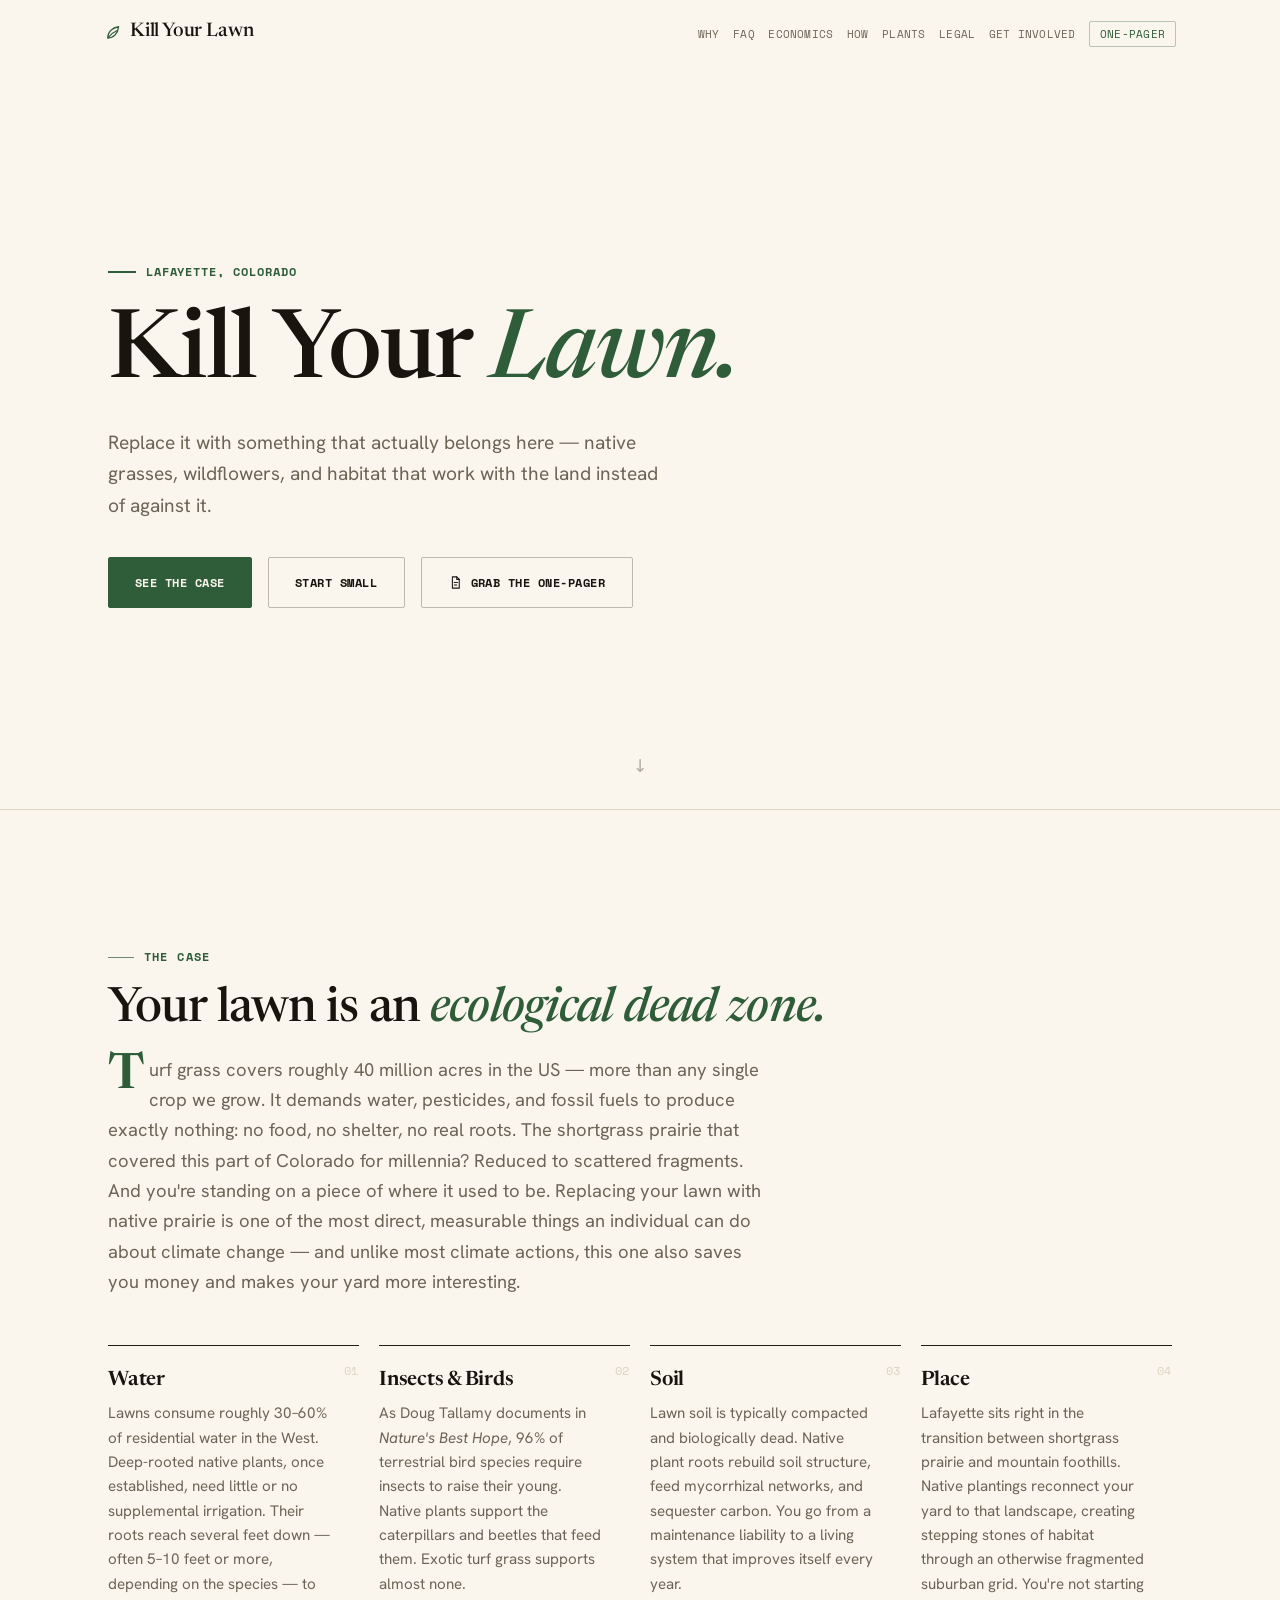
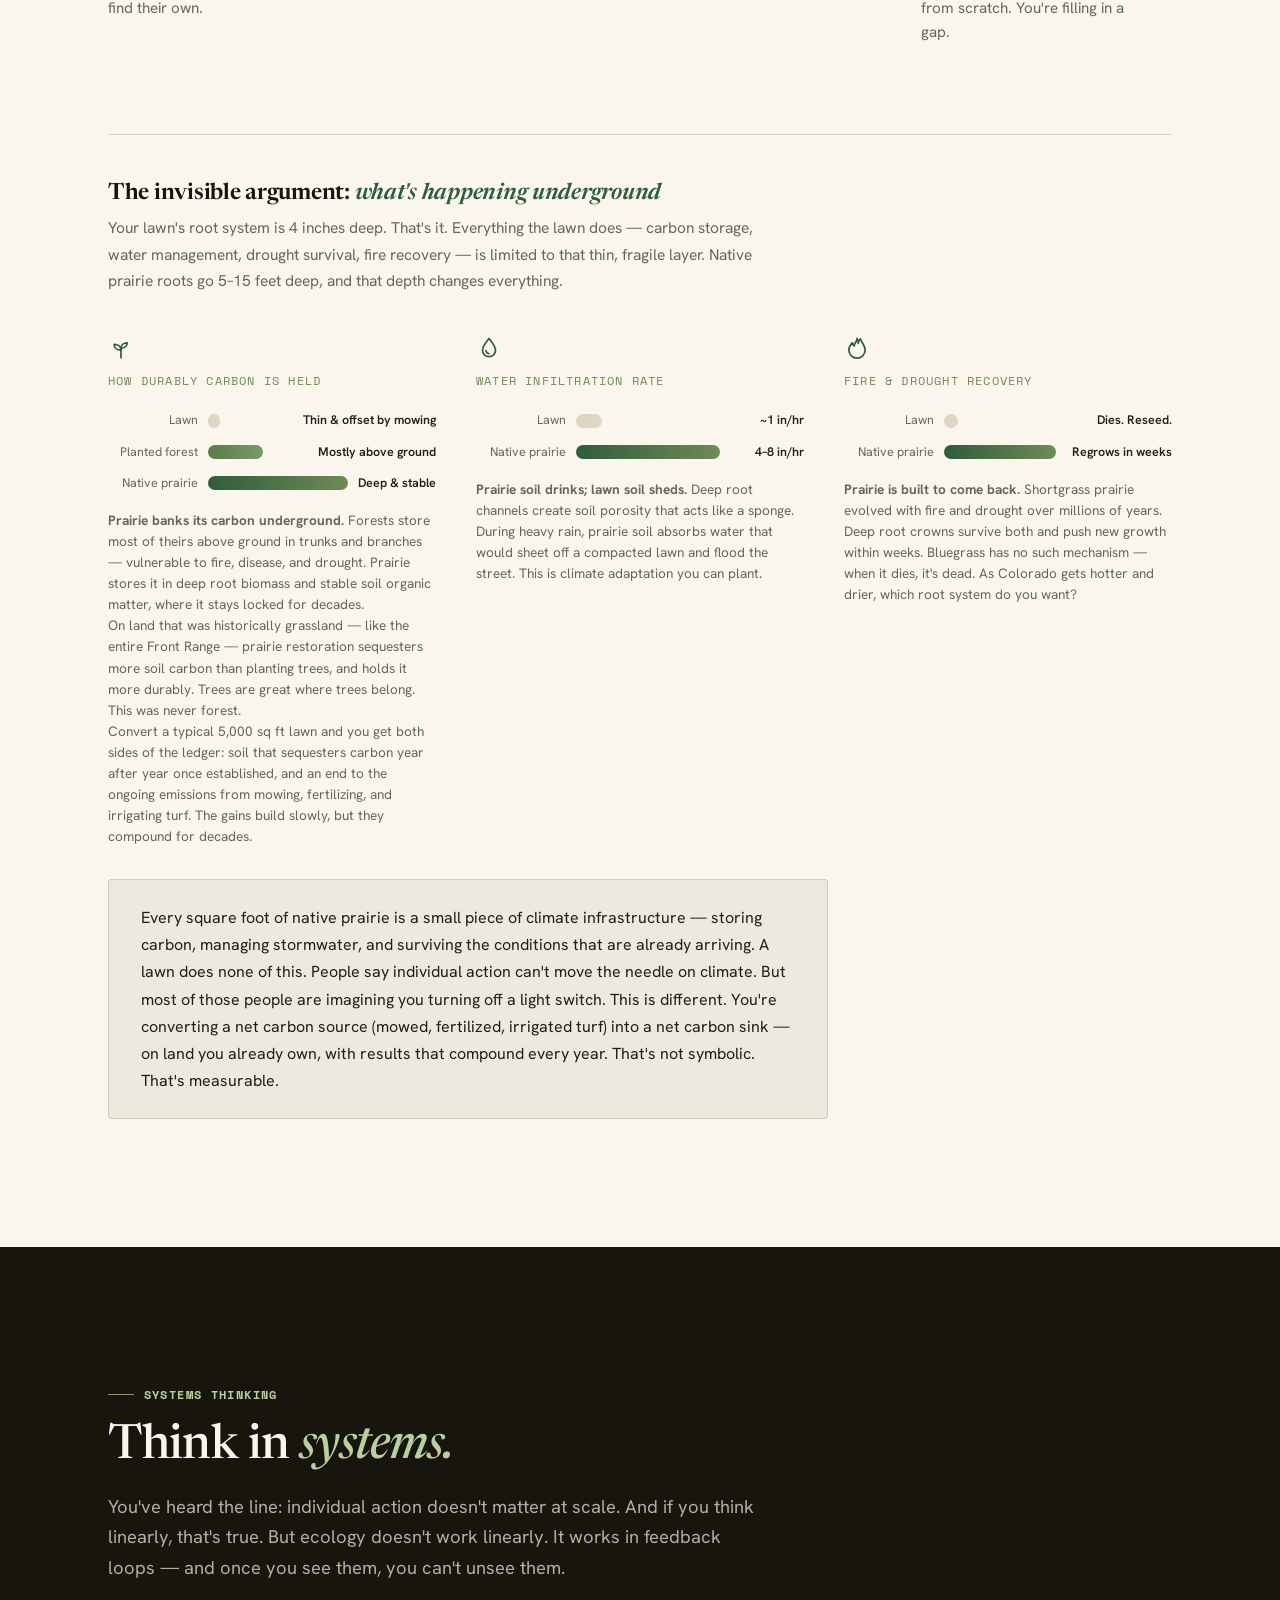
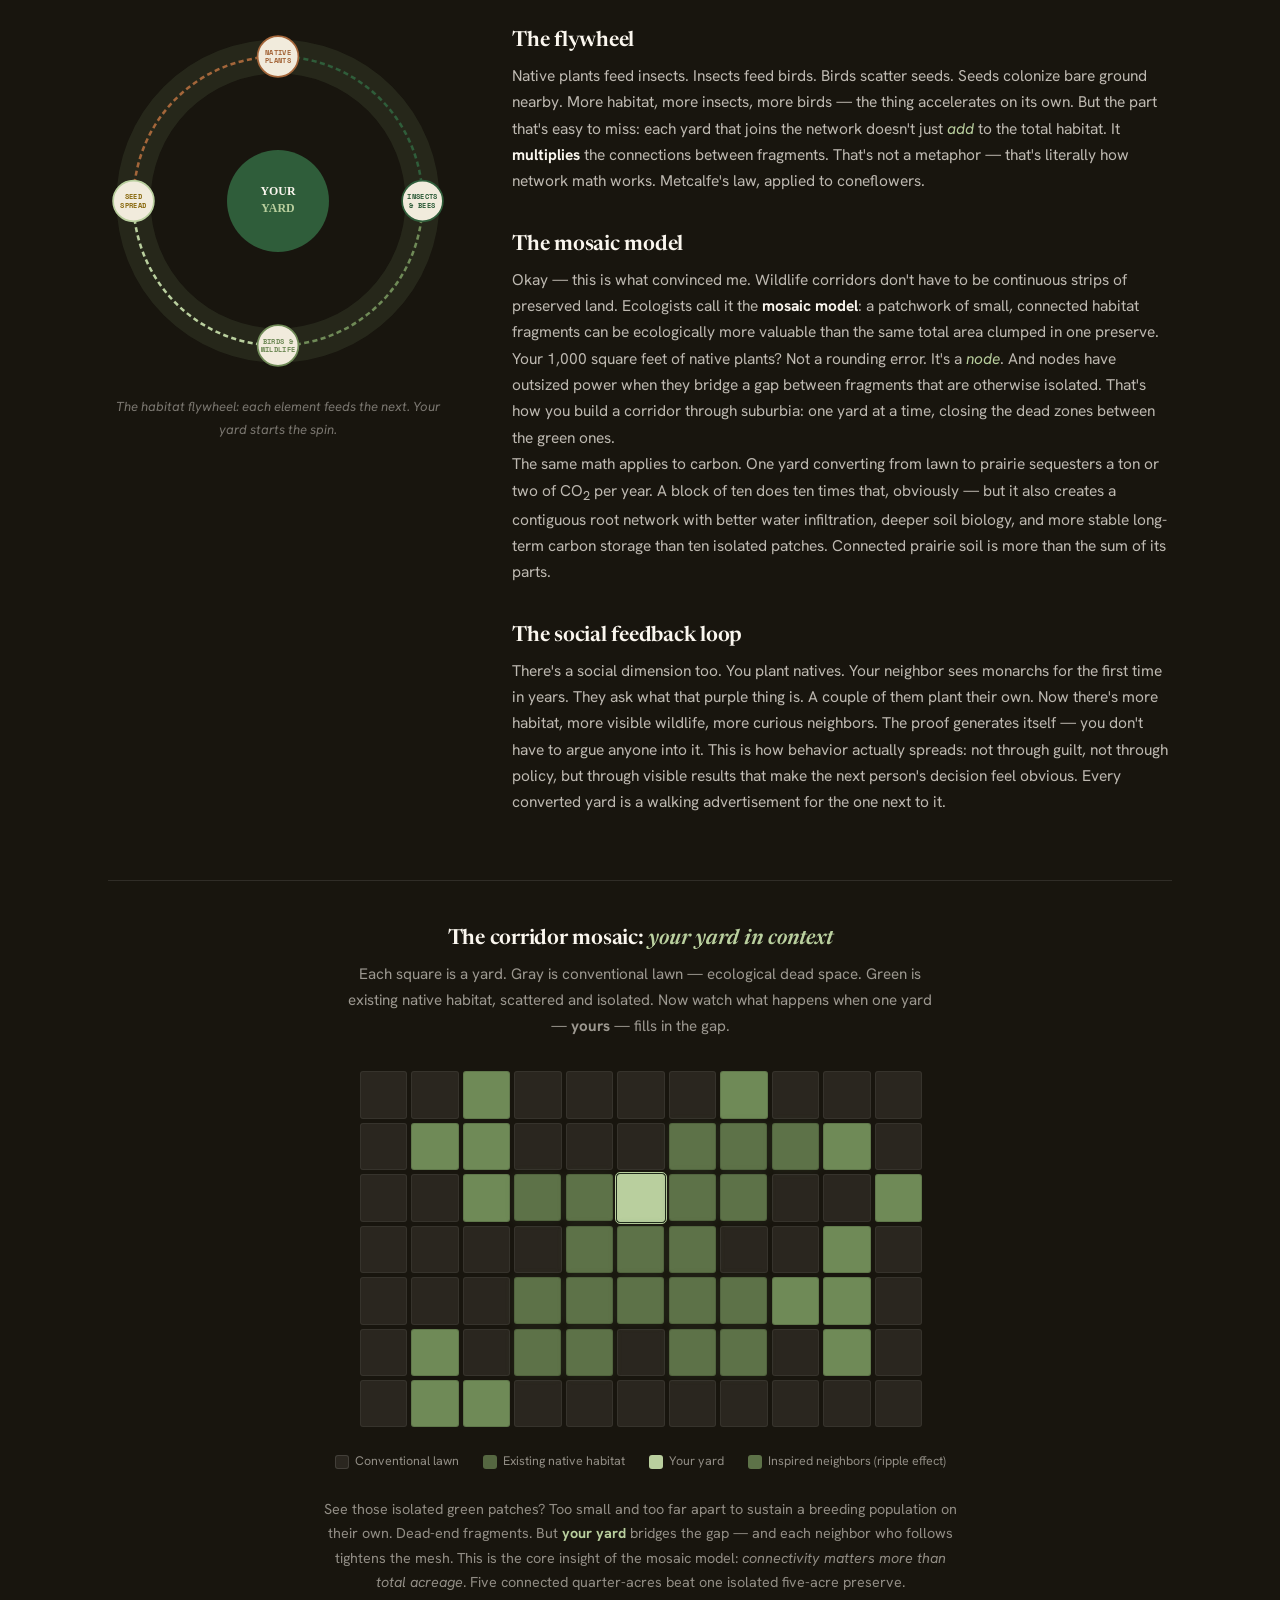
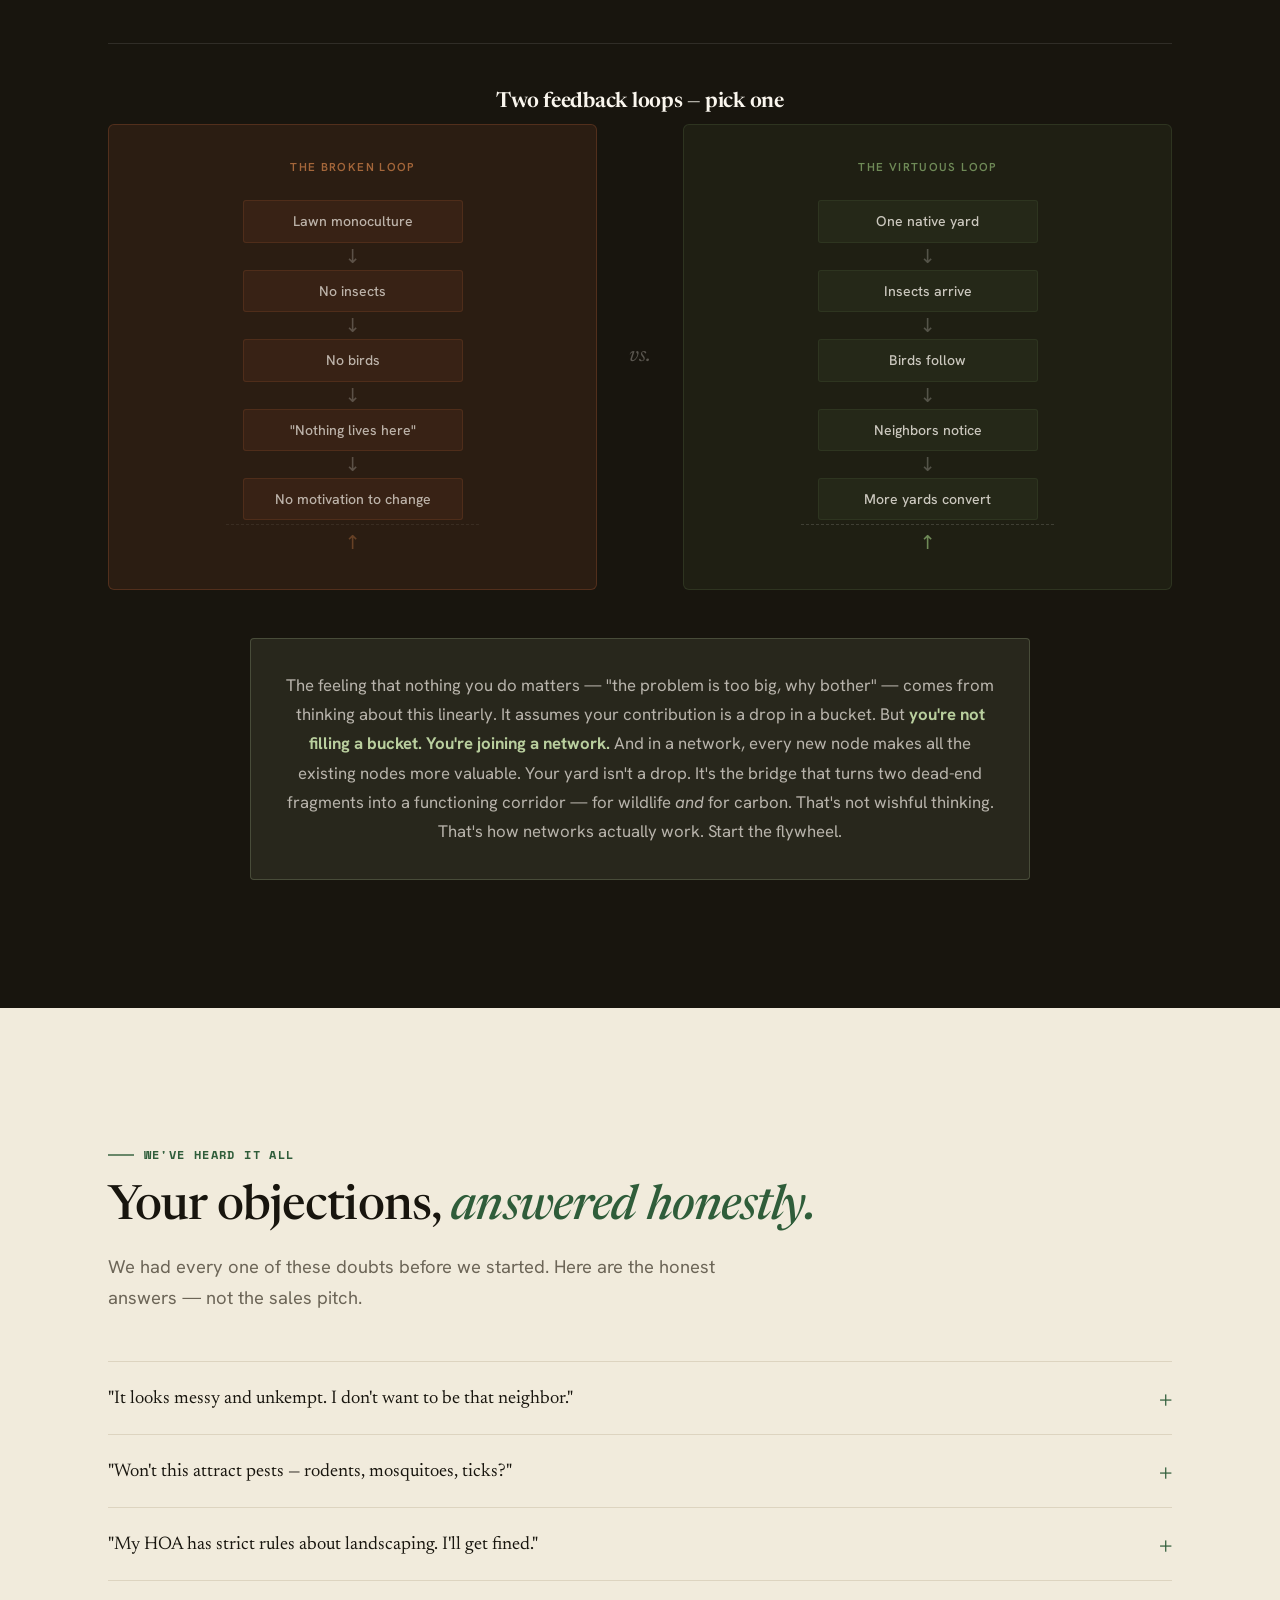
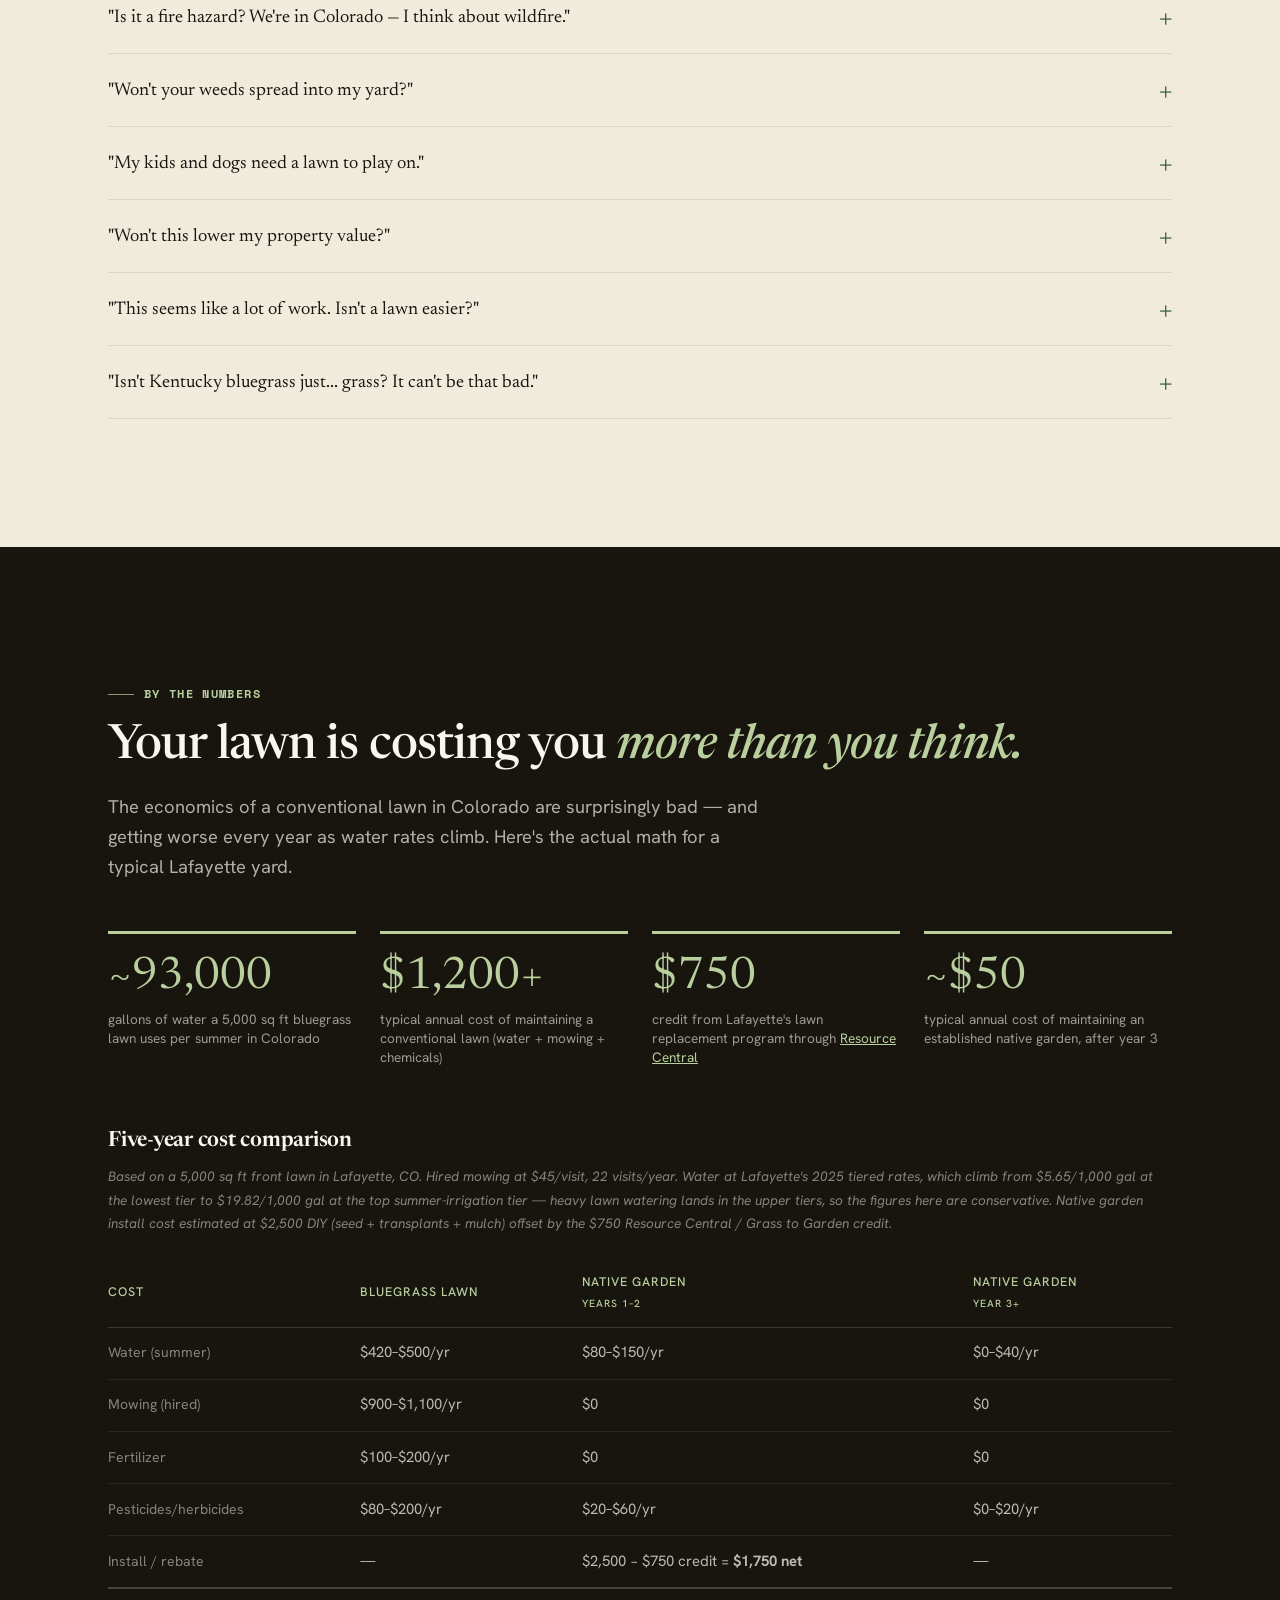
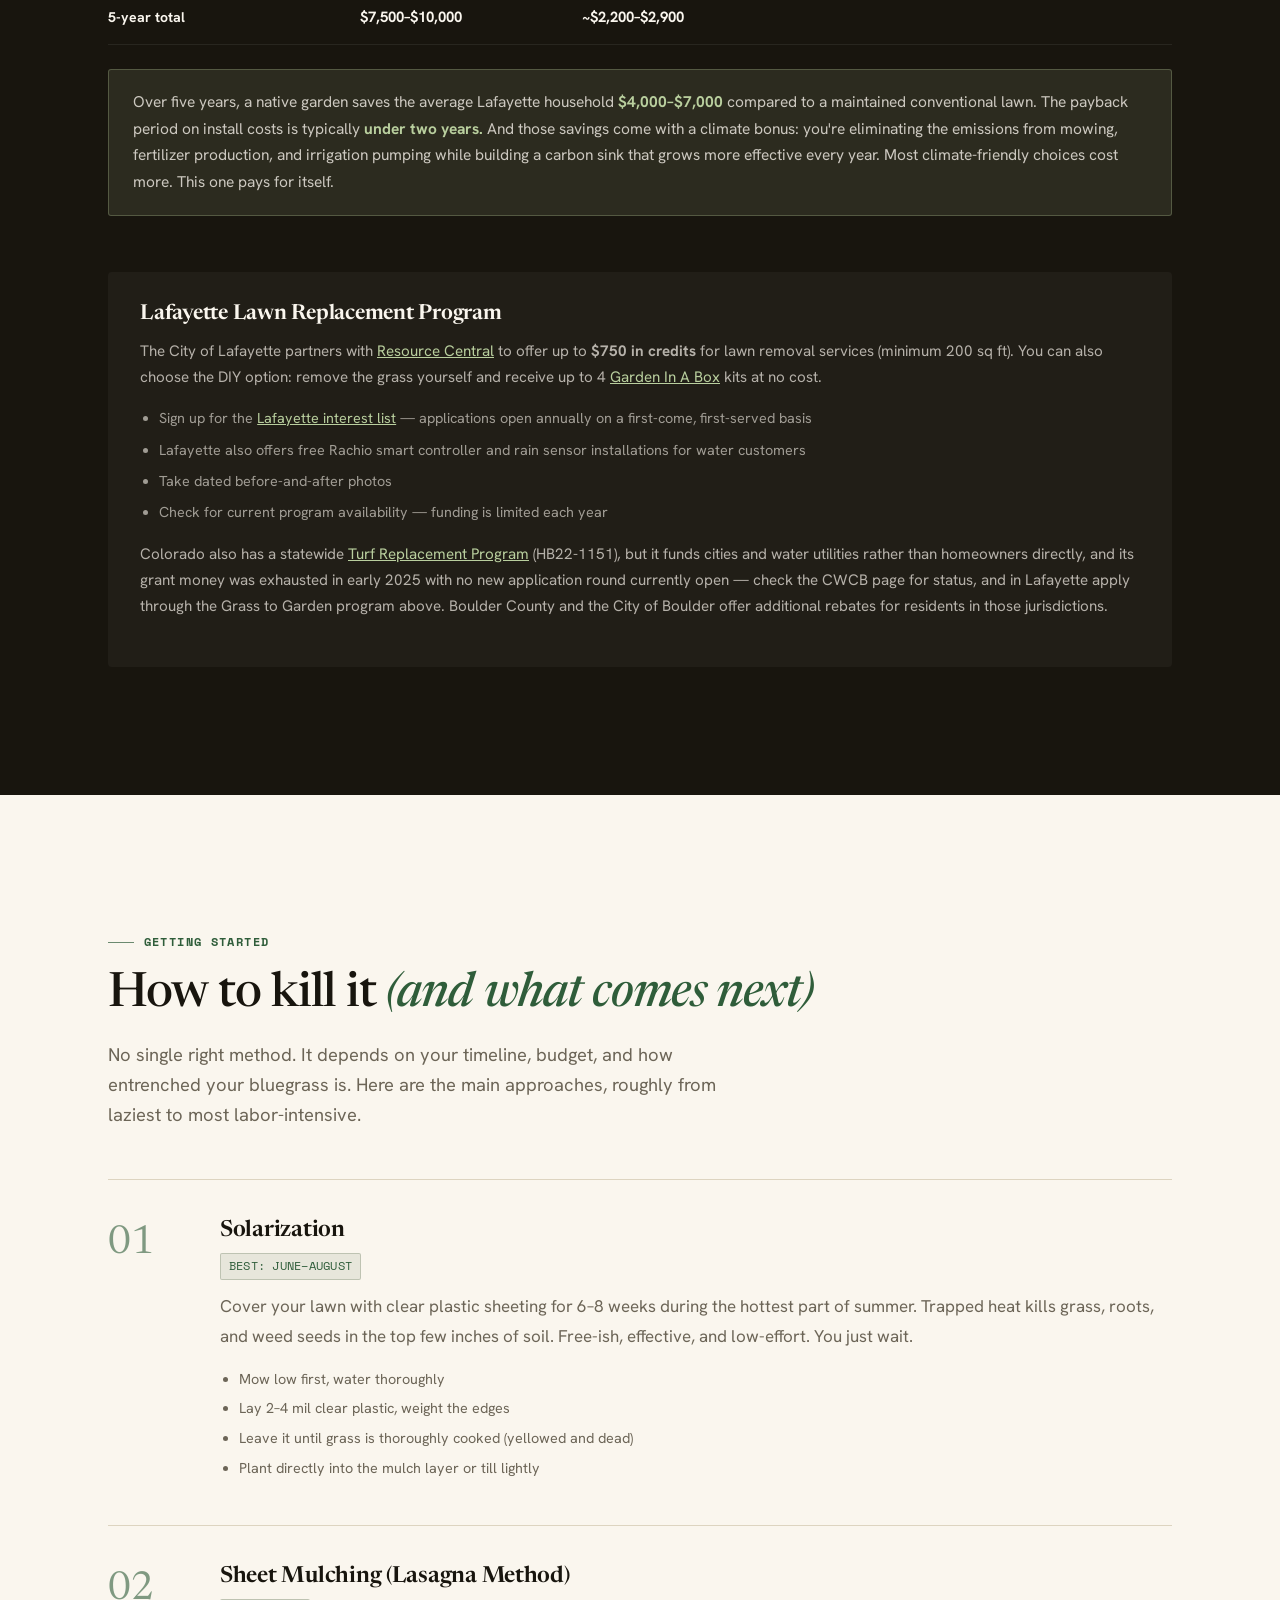
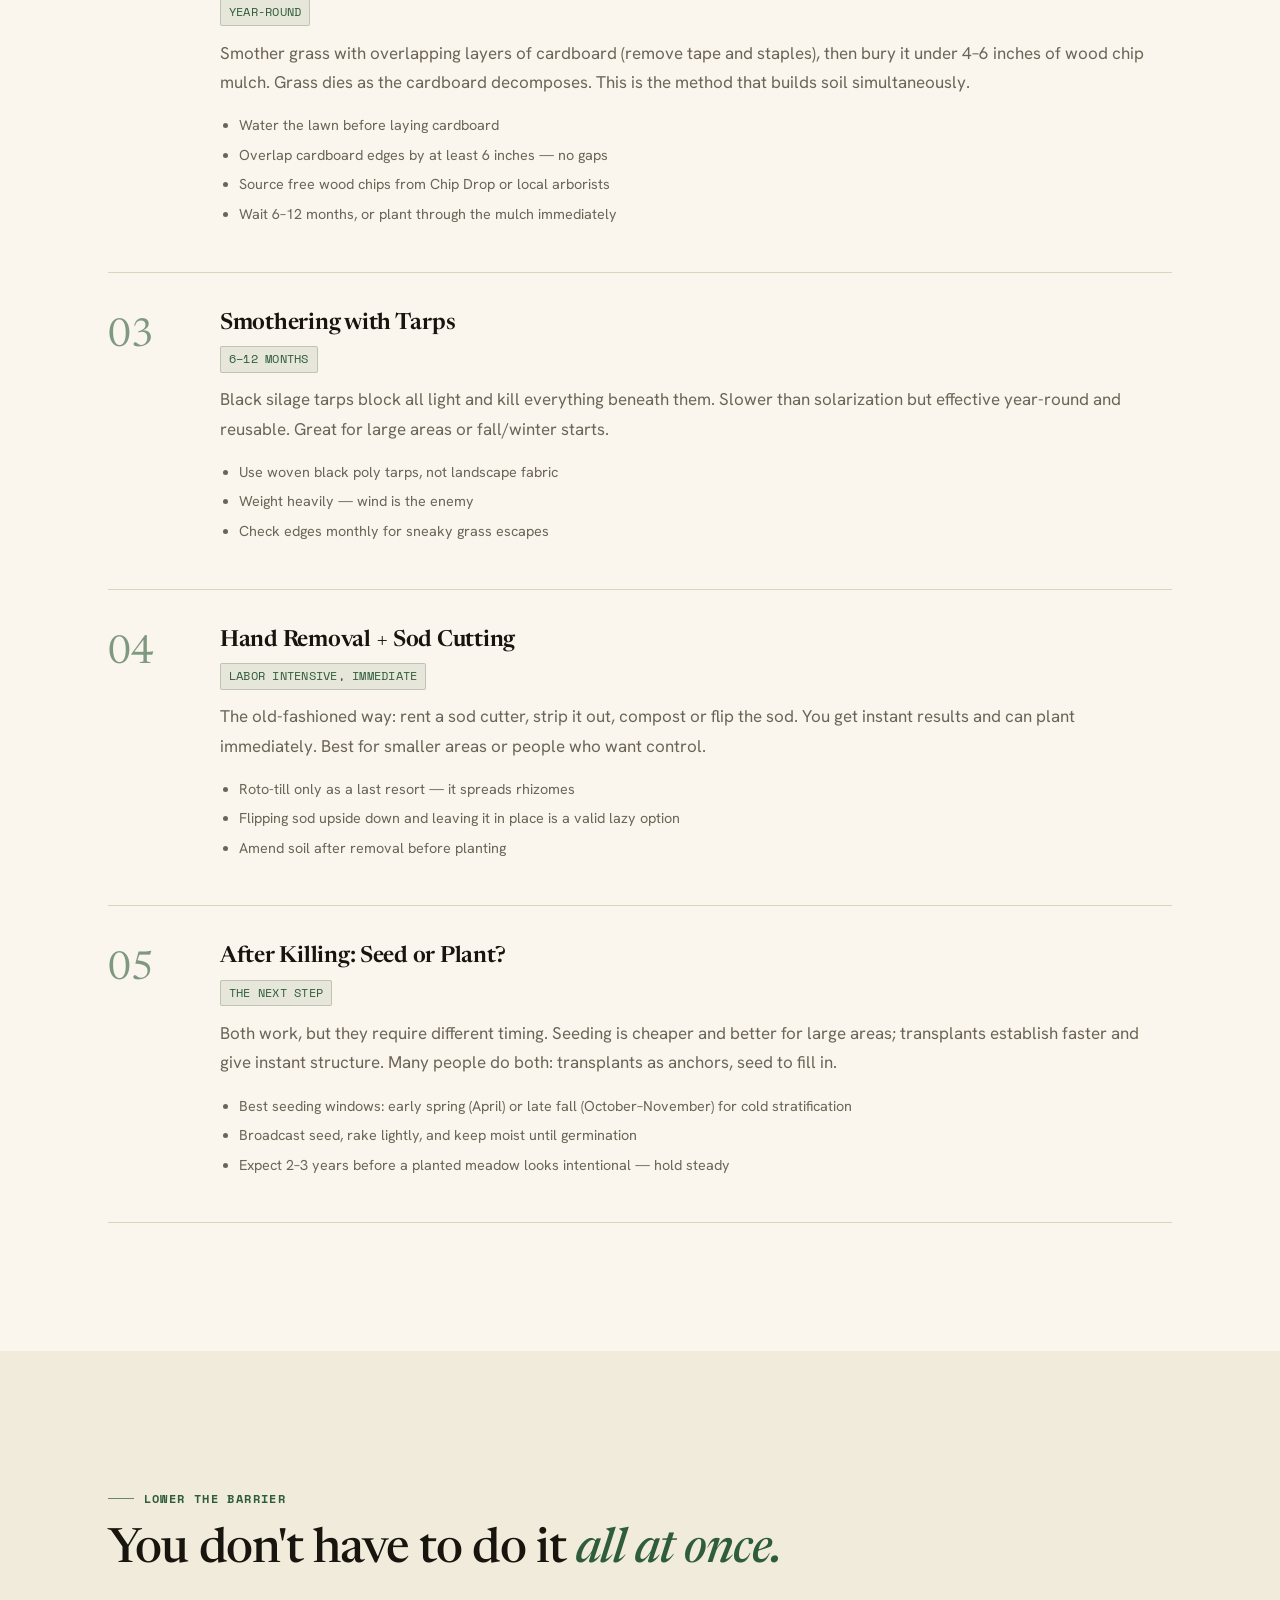
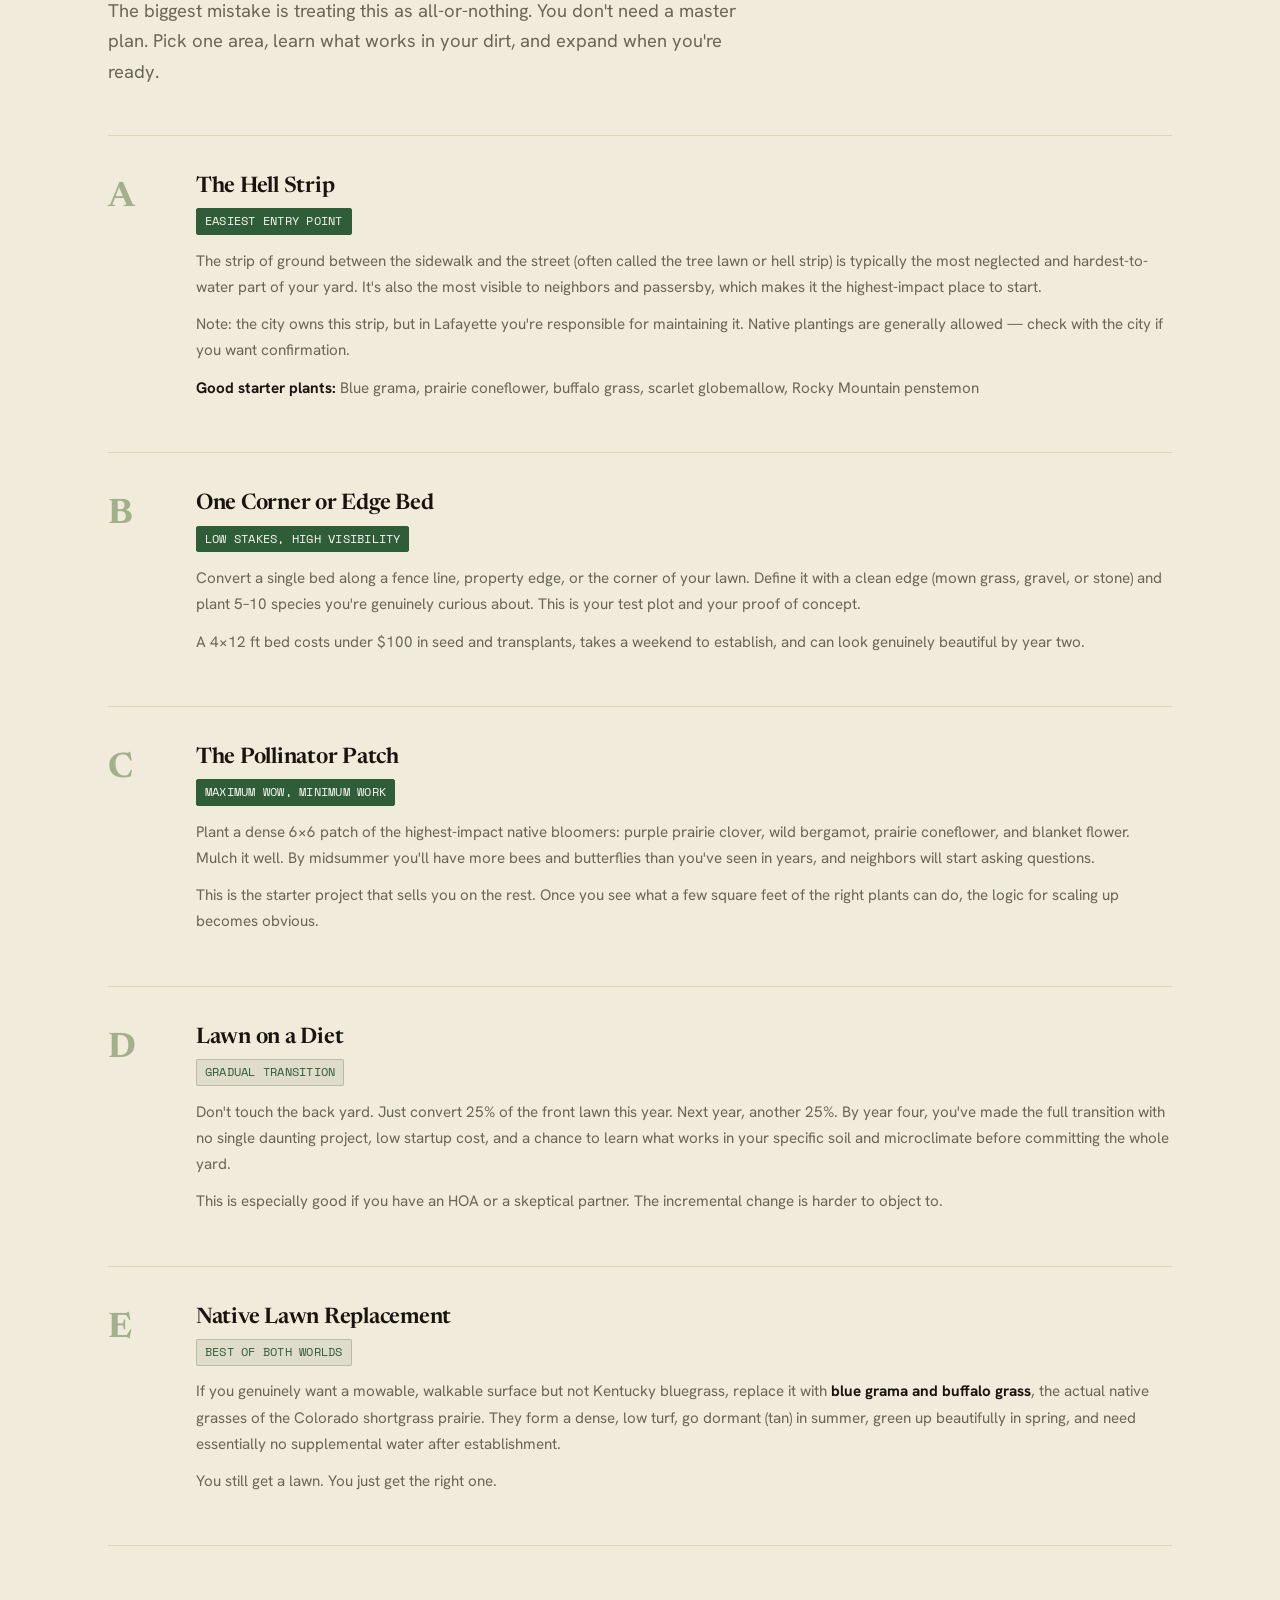
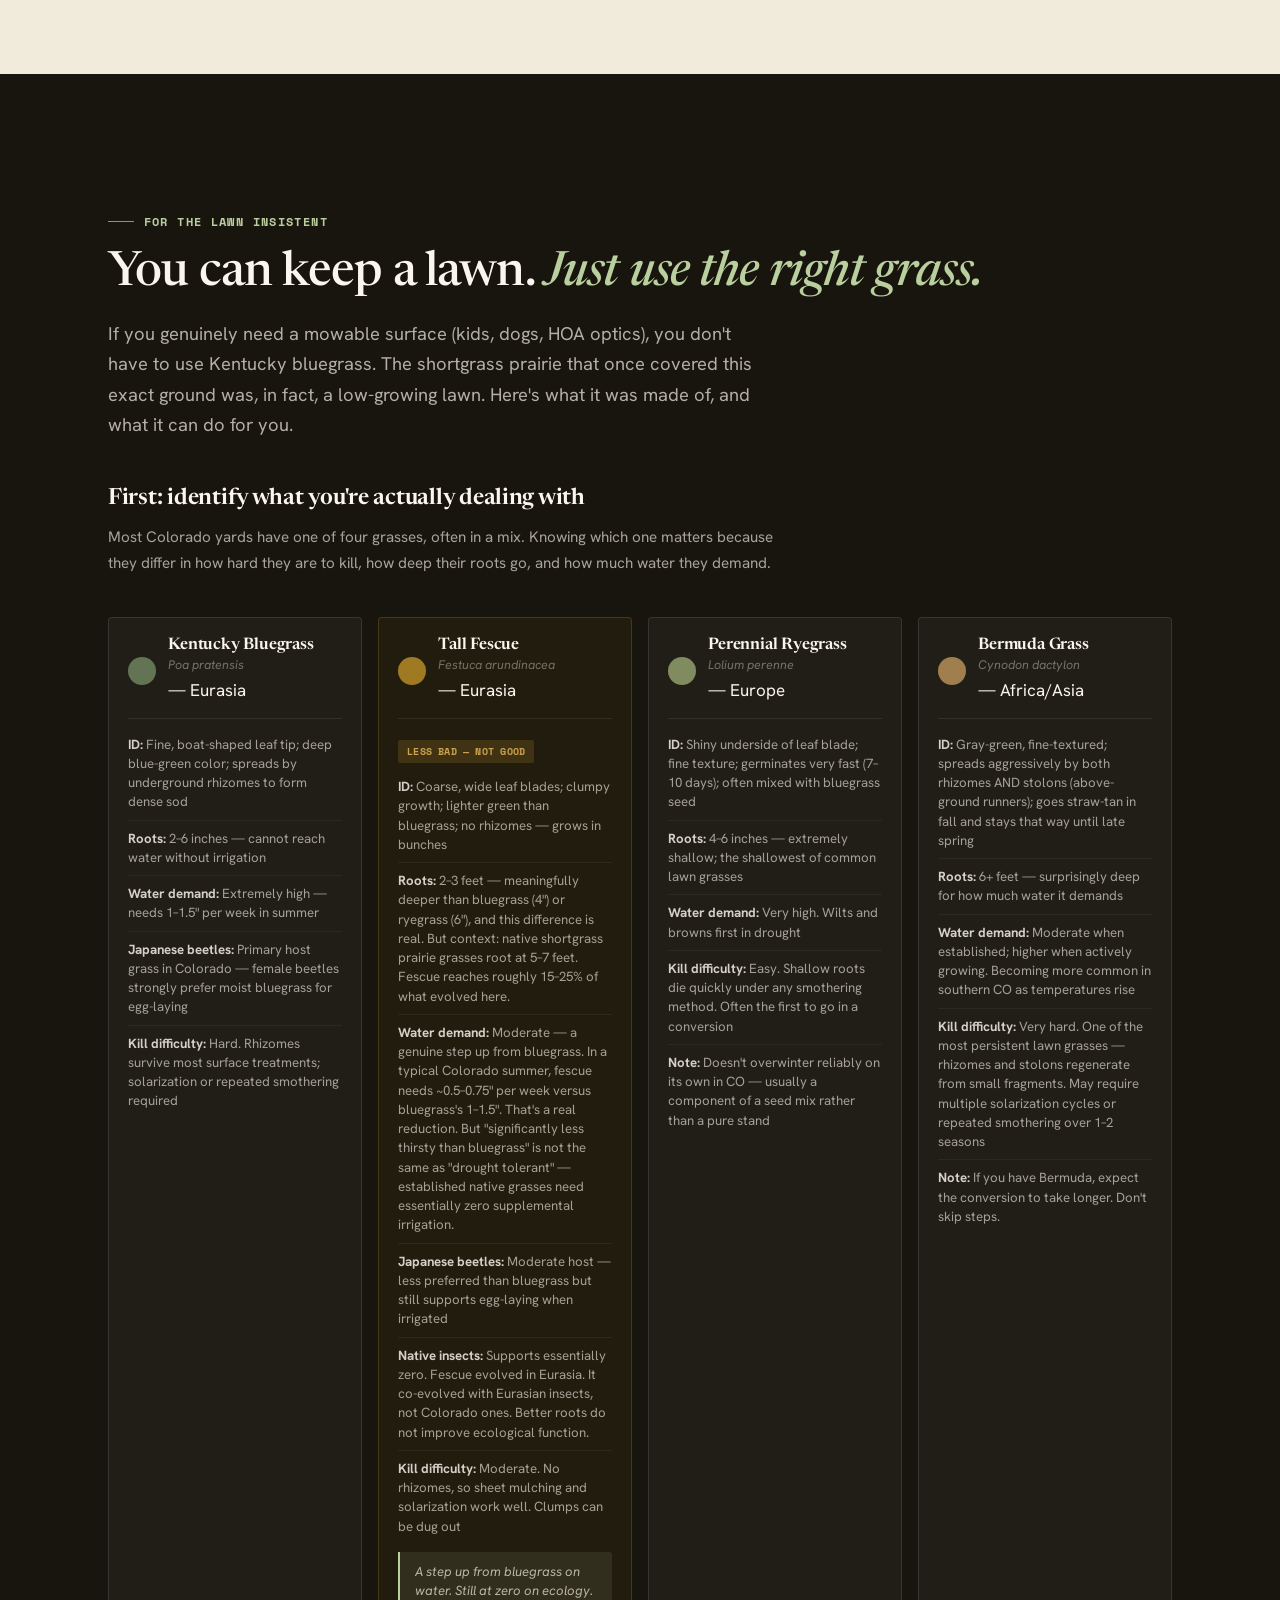
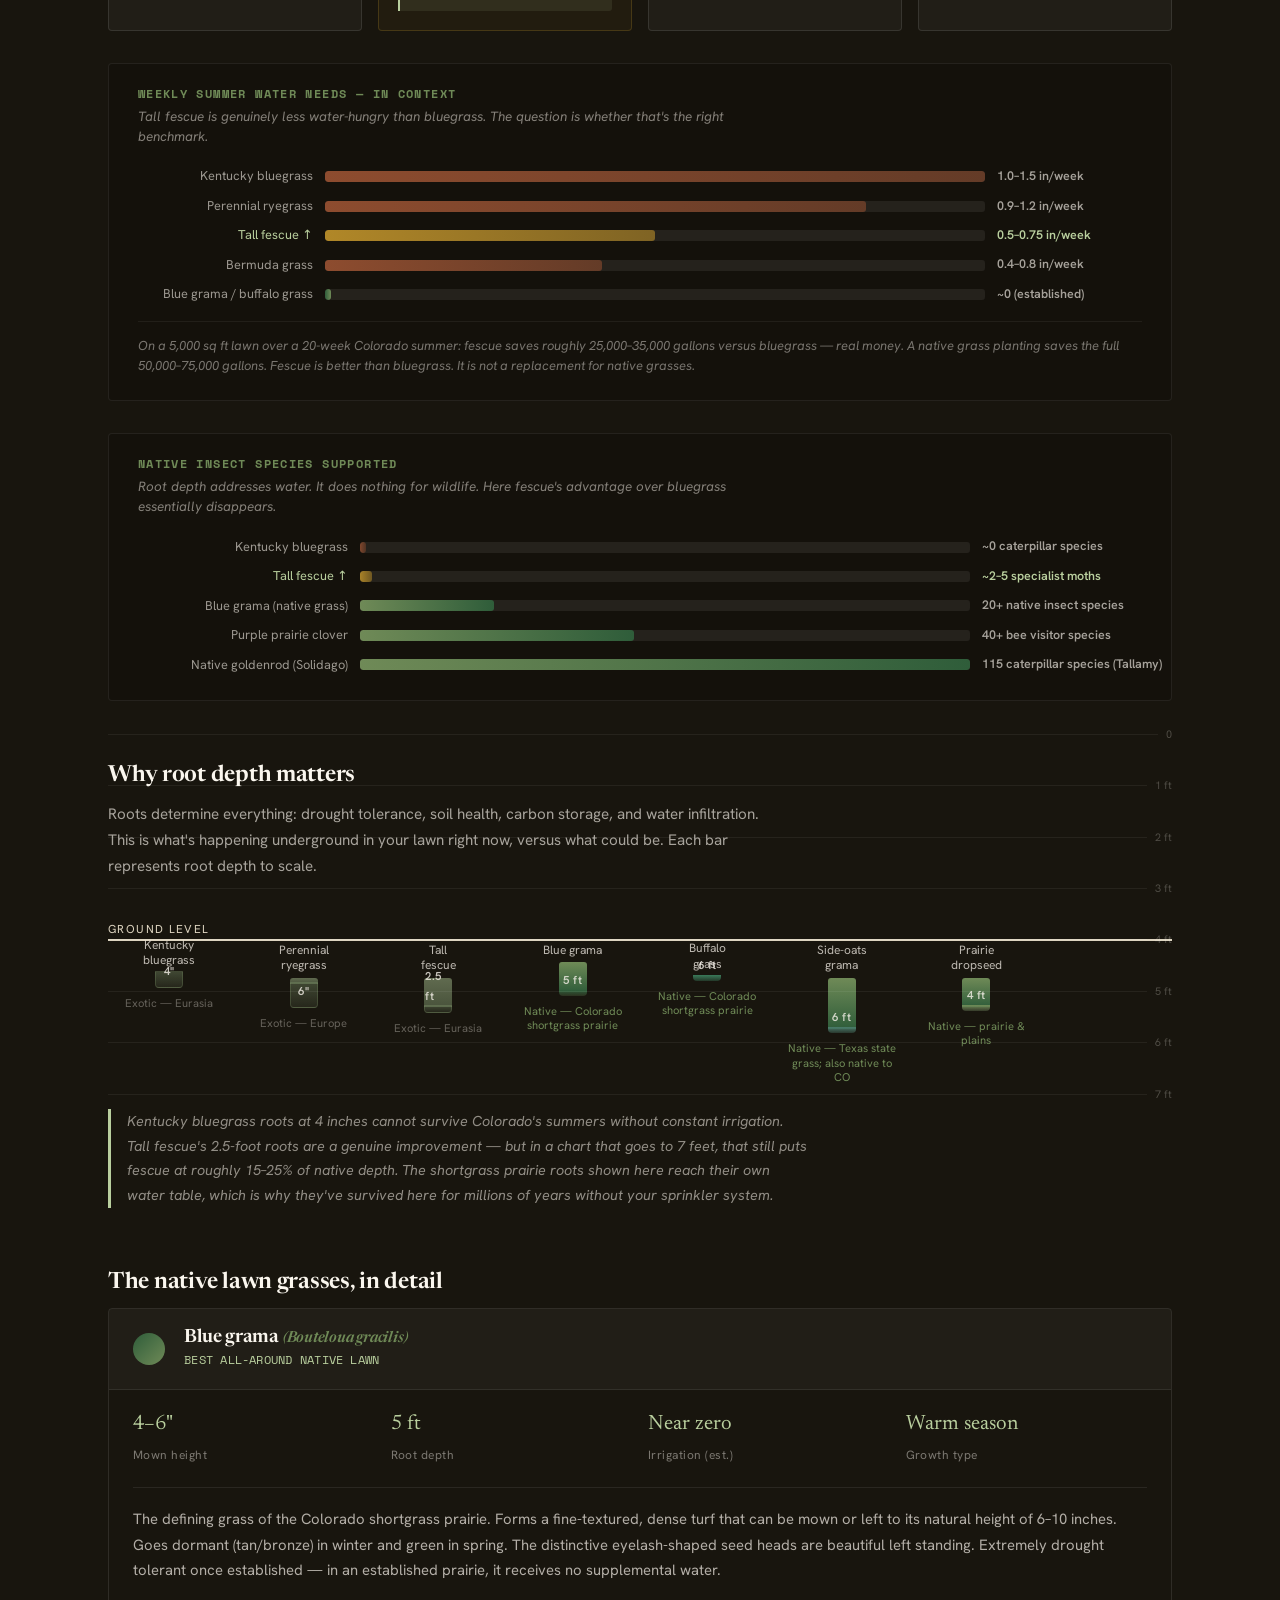
==== commit 12b7b4f7: "Trim the personal yard section; expand "who shows up"; add native trees - Remove the "Our yard, in p" ====
--- a/index.html
+++ b/index.html
@@ -46,7 +46,6 @@
         <li><a href="#economics">Economics</a></li>
         <li><a href="#how">How</a></li>
         <li><a href="#plants">Plants</a></li>
-        <li><a href="#yard">Our Yard</a></li>
         <li><a href="#legal">Legal</a></li>
         <li><a href="#get-involved">Get Involved</a></li>
         <li><a href="printable.html" target="_blank" class="nav-print">One-Pager</a></li>
@@ -1320,6 +1319,38 @@
 
       </div>
 
+      <!-- A few native trees worth planting (instead of the overplanted urban palette) -->
+      <div class="tree-guide">
+        <h3>A few trees — <em>if you have the room</em></h3>
+        <p class="tree-intro">The Front Range was never forest — but a prairie isn't treeless either. Tucked along the creeks and draws are a handful of tough natives that actually belong here. They are <strong>not</strong> what the developer planted. The standard suburban palette — Siberian elm, silver maple, Norway maple, Bradford pear — is a fragile, short-lived, sometimes downright invasive monoculture that feeds almost nothing (we just watched emerald ash borer hollow out half the "urban forest" in a decade). If you have space for one tree, make it one that earns its keep: a single native oak or cherry can host hundreds of caterpillar species — which is to say, hundreds of meals for baby birds. Right tree, right place.</p>
+        <ul class="tree-list">
+          <li>
+            <div class="tree-name">Bur oak <em>(Quercus macrocarpa)</em></div>
+            <p>The keystone. Oaks feed more caterpillar species — and therefore more birds — than any other tree, and this one is built for open savannah: deep-rooted, slow, drought-tough, good for a century. <strong>Plant instead of a Norway maple.</strong></p>
+          </li>
+          <li>
+            <div class="tree-name">Gambel oak <em>(Quercus gambelii)</em></div>
+            <p>The foothills' own oak — really a thicket-forming large shrub. Acorns for jays and squirrels, dense cover for everything else. Ideal where you want a wild, layered edge instead of a clipped privacy hedge.</p>
+          </li>
+          <li>
+            <div class="tree-name">Chokecherry <em>(Prunus virginiana)</em></div>
+            <p>Small tree, enormous value. Like oak, <em>Prunus</em> is a caterpillar keystone: spring flowers for pollinators, summer fruit for birds (and jelly, if you beat the robins to it). <strong>Plant instead of a Bradford pear.</strong></p>
+          </li>
+          <li>
+            <div class="tree-name">Netleaf hackberry <em>(Celtis reticulata)</em></div>
+            <p>Tough, overlooked, and excellent — the sole host plant for hackberry emperor and snout butterflies, with berries the birds strip by fall. Shrugs off heat, wind, and lousy alkaline soil.</p>
+          </li>
+          <li>
+            <div class="tree-name">Plains cottonwood <em>(Populus deltoides)</em></div>
+            <p>The signature tree of the plains rivers and a five-star wildlife host — but big and genuinely thirsty. Right only if you have a low, damp spot and real room. A native that earns its water.</p>
+          </li>
+          <li>
+            <div class="tree-name">Rocky Mountain juniper <em>(Juniperus scopulorum)</em></div>
+            <p>Native evergreen for screening and winter cover, with frosted berries that carry waxwings and robins through the cold. A real alternative to the overplanted, disease-prone Austrian pine.</p>
+          </li>
+        </ul>
+      </div>
+
       <!-- Pollinator lab: hover a plant → the real visitors that pollinate it -->
       <div class="pollinator-lab" id="pollinator-lab" hidden>
         <div class="pl-head">
@@ -1492,135 +1523,6 @@
     </div>
   </section>
 
-  <!-- OUR YARD SECTION -->
-  <section id="yard">
-    <div class="section-inner">
-      <div class="section-label">The Project</div>
-      <h2>Our yard, <em>in progress.</em></h2>
-      <p class="section-intro">We're homeowners in Lafayette, CO, doing this ourselves — one section at a time. If you're walking by and wondering what's going on, this is what's going on. It will look messier before it looks right, and that's exactly what's supposed to happen.</p>
-
-      <div class="timeline">
-        <div class="timeline-item active">
-          <div class="timeline-dot"></div>
-          <div class="timeline-content">
-            <span class="timeline-phase">Phase 1 — Now</span>
-            <h4>Killing the grass</h4>
-            <p>Sheet mulching the front lawn with cardboard and wood chips. Solarizing the side strip. Letting the process begin.</p>
-          </div>
-        </div>
-        <div class="timeline-item">
-          <div class="timeline-dot"></div>
-          <div class="timeline-content">
-            <span class="timeline-phase">Phase 2 — Spring/Summer</span>
-            <h4>First plantings</h4>
-            <p>Installing structural plants and a first round of transplants. Broadcasting native seed mix. Establishing some early anchors.</p>
-          </div>
-        </div>
-        <div class="timeline-item">
-          <div class="timeline-dot"></div>
-          <div class="timeline-content">
-            <span class="timeline-phase">Phase 3 — Year 2–3</span>
-            <h4>Filling in</h4>
-            <p>Overseeding gaps, dividing and relocating plants that have established, letting volunteers come from seed. The garden begins asserting itself.</p>
-          </div>
-        </div>
-        <div class="timeline-item">
-          <div class="timeline-dot"></div>
-          <div class="timeline-content">
-            <span class="timeline-phase">Phase 4 — Ongoing</span>
-            <h4>Managed wildness</h4>
-            <p>Editing rather than maintaining — removing invasives, encouraging desirable self-seeders, standing back and watching what moves in.</p>
-          </div>
-        </div>
-      </div>
-
-      <!-- YARD PHOTOS -->
-      <div class="yard-photos">
-        <h3>The photo log starts now.</h3>
-        <p style="color:var(--text-light); margin-bottom:1.5rem;">We're converting our own yard in Lafayette and photographing every phase as it happens. Here's the documentation plan — first images land as each milestone arrives.</p>
-        <div class="photo-grid">
-          <div class="photo-placeholder">
-            <span class="photo-phase-tag">Before</span>
-            <div class="photo-icon"><svg viewBox="0 0 24 24" fill="none" stroke="currentColor" stroke-width="1.5" stroke-linecap="round" stroke-linejoin="round" aria-hidden="true"><path d="M3 8.5A1.5 1.5 0 0 1 4.5 7h2L8 5h8l1.5 2h2A1.5 1.5 0 0 1 21 8.5v9A1.5 1.5 0 0 1 19.5 19h-15A1.5 1.5 0 0 1 3 17.5z"/><circle cx="12" cy="13" r="3.2"/></svg></div>
-            <div class="photo-label">The Baseline</div>
-            <div>Kentucky bluegrass front lawn, pre-conversion — the "before" that makes everything else meaningful</div>
-            <div class="photo-status"><span class="psd psd-future"></span> Photo documented, coming soon</div>
-          </div>
-          <div class="photo-placeholder">
-            <span class="photo-phase-tag">Phase 1 — Now</span>
-            <div class="photo-icon"><svg viewBox="0 0 24 24" fill="none" stroke="currentColor" stroke-width="1.5" stroke-linecap="round" stroke-linejoin="round" aria-hidden="true"><path d="M3 8.5A1.5 1.5 0 0 1 4.5 7h2L8 5h8l1.5 2h2A1.5 1.5 0 0 1 21 8.5v9A1.5 1.5 0 0 1 19.5 19h-15A1.5 1.5 0 0 1 3 17.5z"/><circle cx="12" cy="13" r="3.2"/></svg></div>
-            <div class="photo-label">Sheet Mulching in Progress</div>
-            <div>Cardboard and wood chips down, grass underneath doing its slow surrender</div>
-            <div class="photo-status"><span class="psd psd-active"></span> Actively documenting</div>
-          </div>
-          <div class="photo-placeholder">
-            <span class="photo-phase-tag">Phase 2 — Spring</span>
-            <div class="photo-icon"><svg viewBox="0 0 24 24" fill="none" stroke="currentColor" stroke-width="1.5" stroke-linecap="round" stroke-linejoin="round" aria-hidden="true"><path d="M3 8.5A1.5 1.5 0 0 1 4.5 7h2L8 5h8l1.5 2h2A1.5 1.5 0 0 1 21 8.5v9A1.5 1.5 0 0 1 19.5 19h-15A1.5 1.5 0 0 1 3 17.5z"/><circle cx="12" cy="13" r="3.2"/></svg></div>
-            <div class="photo-label">First Plantings</div>
-            <div>Early transplants and seed mix going in — what year zero looks like when you're being honest about it</div>
-            <div class="photo-status"><span class="psd psd-future"></span> Coming April–June</div>
-          </div>
-          <div class="photo-placeholder">
-            <span class="photo-phase-tag">Year 2–3</span>
-            <div class="photo-icon"><svg viewBox="0 0 24 24" fill="none" stroke="currentColor" stroke-width="1.5" stroke-linecap="round" stroke-linejoin="round" aria-hidden="true"><path d="M3 8.5A1.5 1.5 0 0 1 4.5 7h2L8 5h8l1.5 2h2A1.5 1.5 0 0 1 21 8.5v9A1.5 1.5 0 0 1 19.5 19h-15A1.5 1.5 0 0 1 3 17.5z"/><circle cx="12" cy="13" r="3.2"/></svg></div>
-            <div class="photo-label">Filling In</div>
-            <div>The grasses mounding, forbs blooming, structure emerging — this is the payoff</div>
-            <div class="photo-status"><span class="psd psd-future"></span> Coming 2027</div>
-          </div>
-        </div>
-        <p style="color:var(--text-light); font-size:0.85rem; margin-top:1rem; font-style:italic;">We're documenting this in real time — no stock photos, no cherry-picked best-case scenarios. The messy middle is part of the story.</p>
-      </div>
-
-      <!-- WHAT YEAR 3 LOOKS LIKE -->
-      <div class="year3">
-        <h3>What does it actually look like when it's done?</h3>
-        <p>The biggest fear is permanent messiness. It's a legitimate fear. Year one genuinely does look like a pile of mulch with some sticks in it. Here's what to expect as it matures, and where you can go right now to see what "done" looks like.</p>
-        <div class="year3-stages">
-          <div class="year3-stage">
-            <div class="stage-label">Year 0</div>
-            <div class="stage-bar stage-0"></div>
-            <div class="stage-desc">Bare mulch. Cardboard edges. Maybe a few sad-looking transplants. This is normal. This is the foundation.</div>
-          </div>
-          <div class="year3-stage">
-            <div class="stage-label">Year 1</div>
-            <div class="stage-bar stage-1"></div>
-            <div class="stage-desc">Sparse but alive. Seedlings emerging. A few transplants starting to look confident. Signs of promise.</div>
-          </div>
-          <div class="year3-stage">
-            <div class="stage-label">Year 2</div>
-            <div class="stage-bar stage-2"></div>
-            <div class="stage-desc">Filling in fast. The grasses are mounding. The forbs are blooming. You start to see the shape of the thing.</div>
-          </div>
-          <div class="year3-stage">
-            <div class="stage-label">Year 3+</div>
-            <div class="stage-bar stage-3"></div>
-            <div class="stage-desc">Full, layered, lush. Color from April to October. Movement from wind and insects. Something alive.</div>
-          </div>
-        </div>
-        <div class="year3-visit">
-          <h4>Go see it for yourself</h4>
-          <p>These are real, established Front Range native gardens you can visit:</p>
-          <ul>
-            <li><strong>Denver Botanic Gardens</strong> — the Dryland Mesa and Plains Garden sections show mature shortgrass prairie plantings</li>
-            <li><strong>Chautauqua Park, Boulder</strong> — the meadow areas above the auditorium show native grasses and forbs in context</li>
-            <li><strong>Boulder County Nature Preserve trailheads</strong> — observe native plant communities in their actual habitat</li>
-            <li><strong>CSU Trial Gardens, Fort Collins</strong> — research gardens including Colorado-adapted native selections</li>
-          </ul>
-        </div>
-      </div>
-
-      <!-- WILDLIFE LOG -->
-      <div class="wildlife-log">
-        <h3>Wildlife log <span class="wildlife-live">&#9679; live</span></h3>
-        <p class="wildlife-intro">As the yard establishes, we'll track what moves in. This is the most compelling argument we know: the one where the data comes to your backyard.</p>
-        <div id="wildlife-entries" class="wildlife-entries">
-          <!-- Populated by app.js -->
-        </div>
-        <p class="wildlife-cta">Following along? <a href="#connect">Sign up for updates</a> — we'll send a note each time something interesting shows up.</p>
-      </div>
-
-    </div>
-  </section>
 
   <!-- LEGAL SECTION -->
   <section id="legal">
@@ -2133,7 +2035,7 @@
     <div class="section-inner connect-inner">
       <div class="section-label">Stay Connected</div>
       <h2>Get updates from <em>the yard.</em></h2>
-      <p>We'll send occasional updates as the project progresses — what we planted, what's blooming, what didn't work, and what moved in. No spam. Just plants.</p>
+      <p>We'll send the occasional note — new guides, what's actually working on the Front Range, and good native-plant resources as we find them. No spam. Just plants.</p>
       <!-- TODO: Replace YOUR_FORM_ID with your Formspree form ID (create one at https://formspree.io) -->
       <form class="signup-form" id="signup-form" action="https://formspree.io/f/YOUR_FORM_ID" method="POST">
         <label for="signup-name" class="sr-only">Your name</label>
--- a/styles.css
+++ b/styles.css
@@ -2901,3 +2901,42 @@
   .pl-node { width: 38px; height: 38px; }
   .pl-node svg { width: 21px; height: 21px; }
 }
+
+/* =====================================================
+   TREE GUIDE — native prairie/savannah trees
+   ===================================================== */
+.tree-guide {
+  margin: 3.5rem 0 0;
+  padding-top: 3rem;
+  border-top: 1px solid var(--tan);
+}
+.tree-guide > h3 { font-size: 1.7rem; margin-bottom: 0.6rem; }
+.tree-guide > h3 em { font-style: italic; color: var(--olive); }
+.tree-intro {
+  max-width: 68ch;
+  font-size: 1rem;
+  color: var(--text-light);
+  line-height: 1.7;
+  margin-bottom: 2rem;
+}
+.tree-intro strong { color: var(--text); font-weight: 600; }
+.tree-list {
+  display: grid;
+  grid-template-columns: 1fr 1fr;
+  gap: 1.6rem 2.75rem;
+  border-top: 1px solid var(--tan);
+  padding-top: 1.75rem;
+}
+.tree-name {
+  font-family: var(--font-serif);
+  font-size: 1.14rem;
+  color: var(--black);
+  margin-bottom: 0.3rem;
+}
+.tree-name em { font-style: italic; color: var(--olive); font-size: 0.92rem; }
+.tree-list p { font-size: 0.92rem; color: var(--text-light); line-height: 1.55; }
+.tree-list p strong { color: var(--gold-deep); font-weight: 600; }
+.tree-list p em { font-style: italic; color: var(--olive); }
+@media (max-width: 700px) {
+  .tree-list { grid-template-columns: 1fr; gap: 1.35rem; }
+}
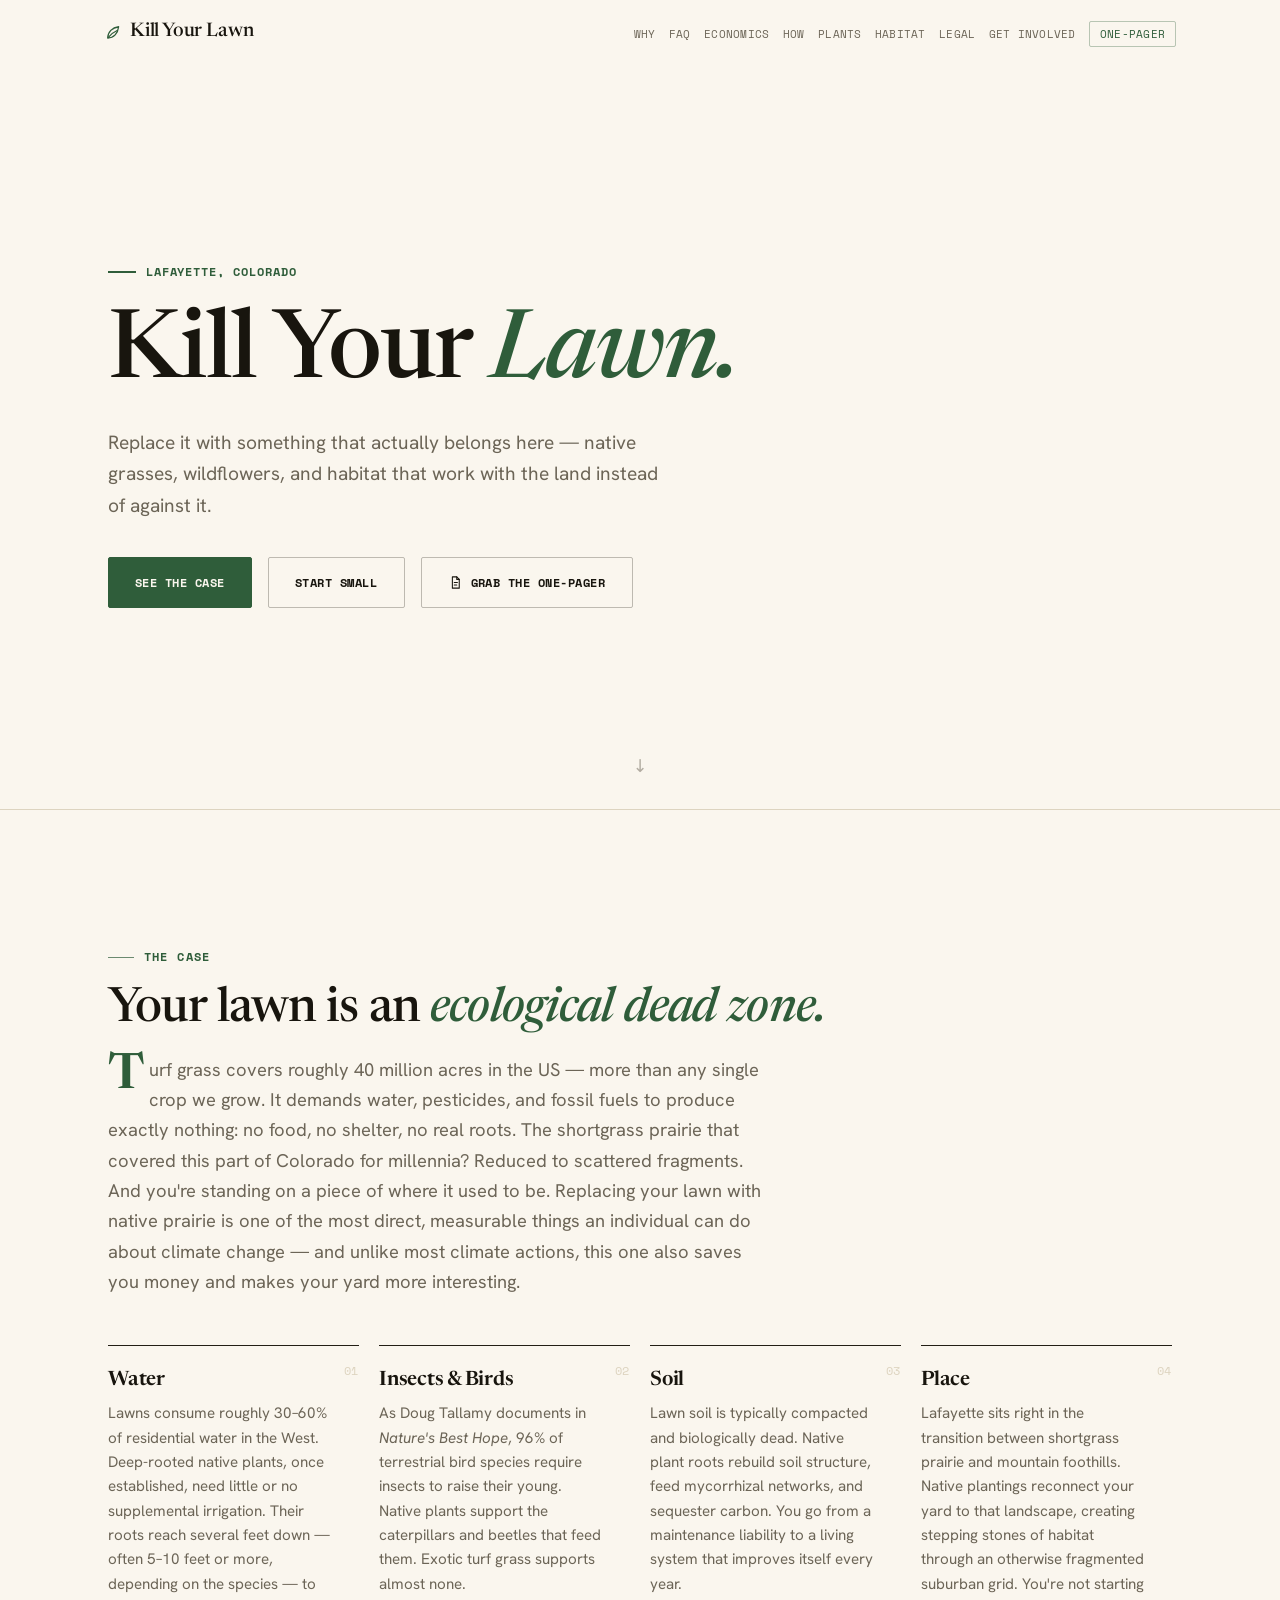
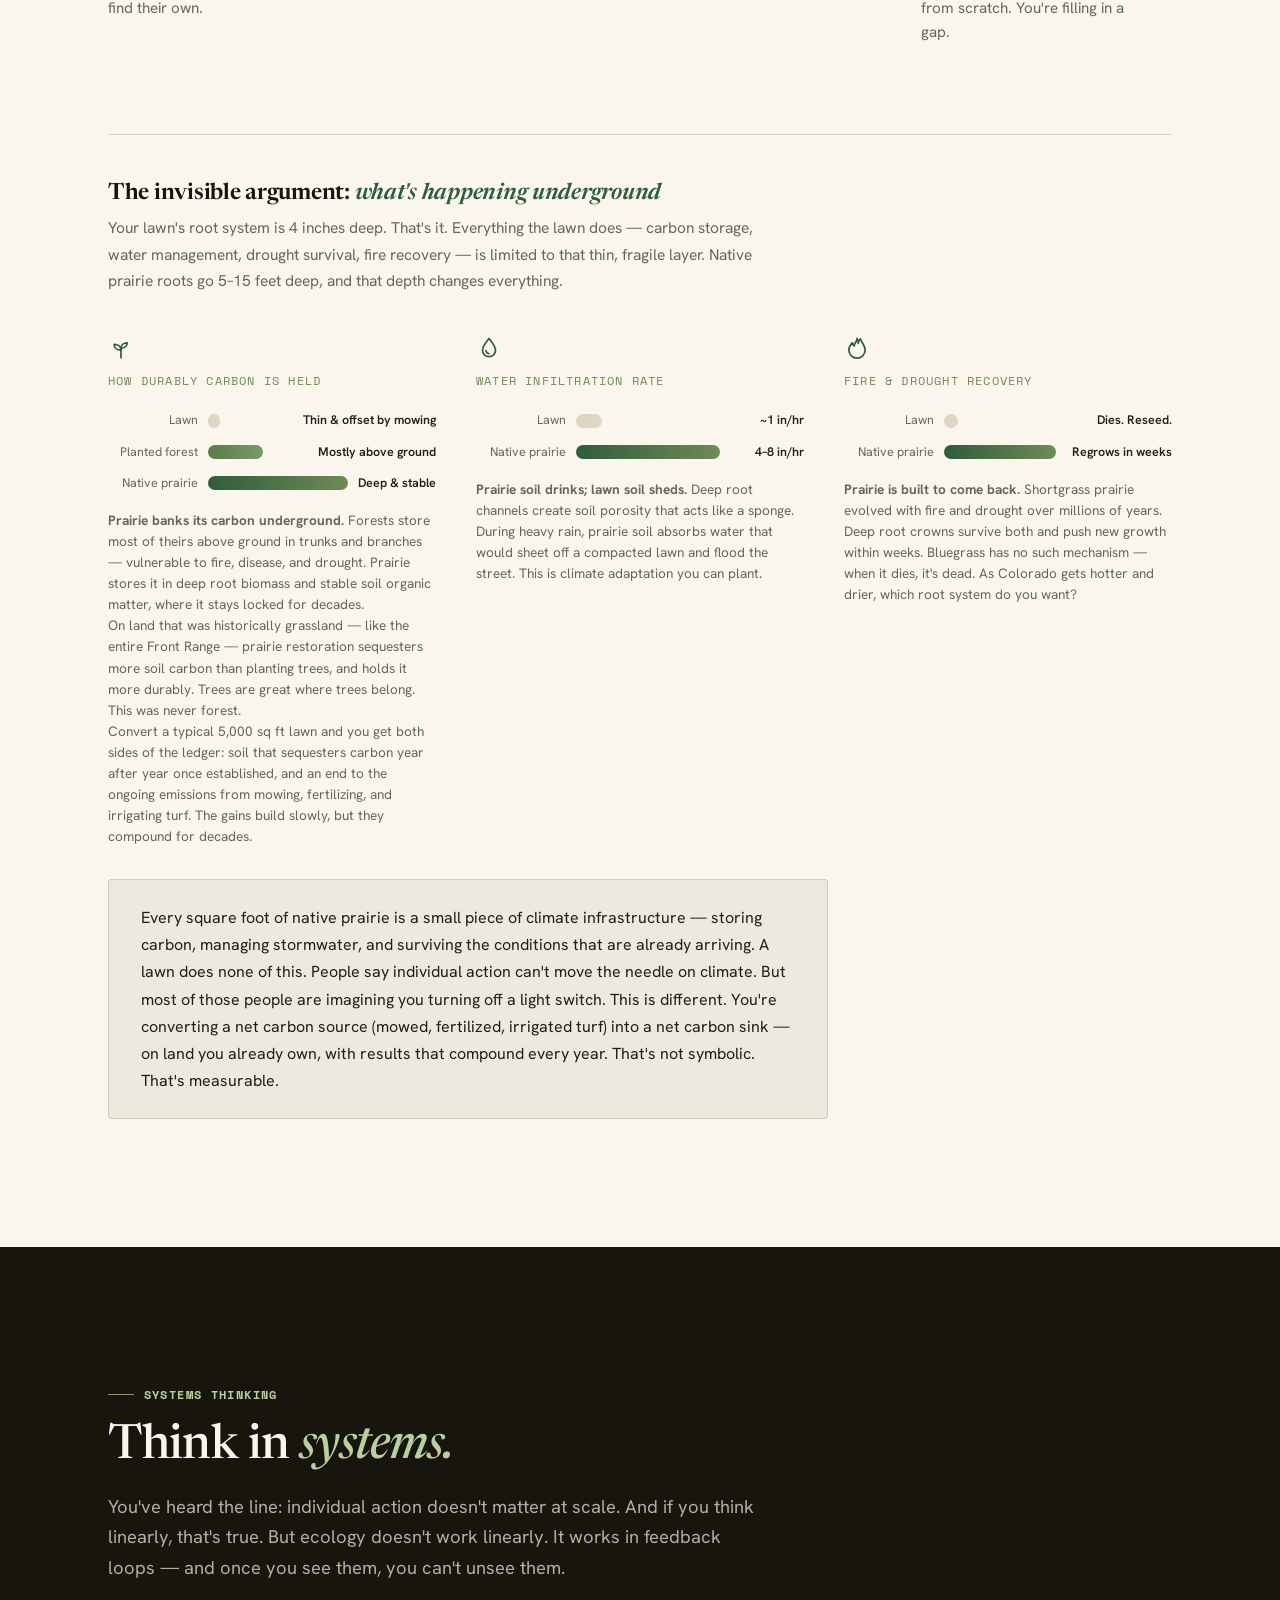
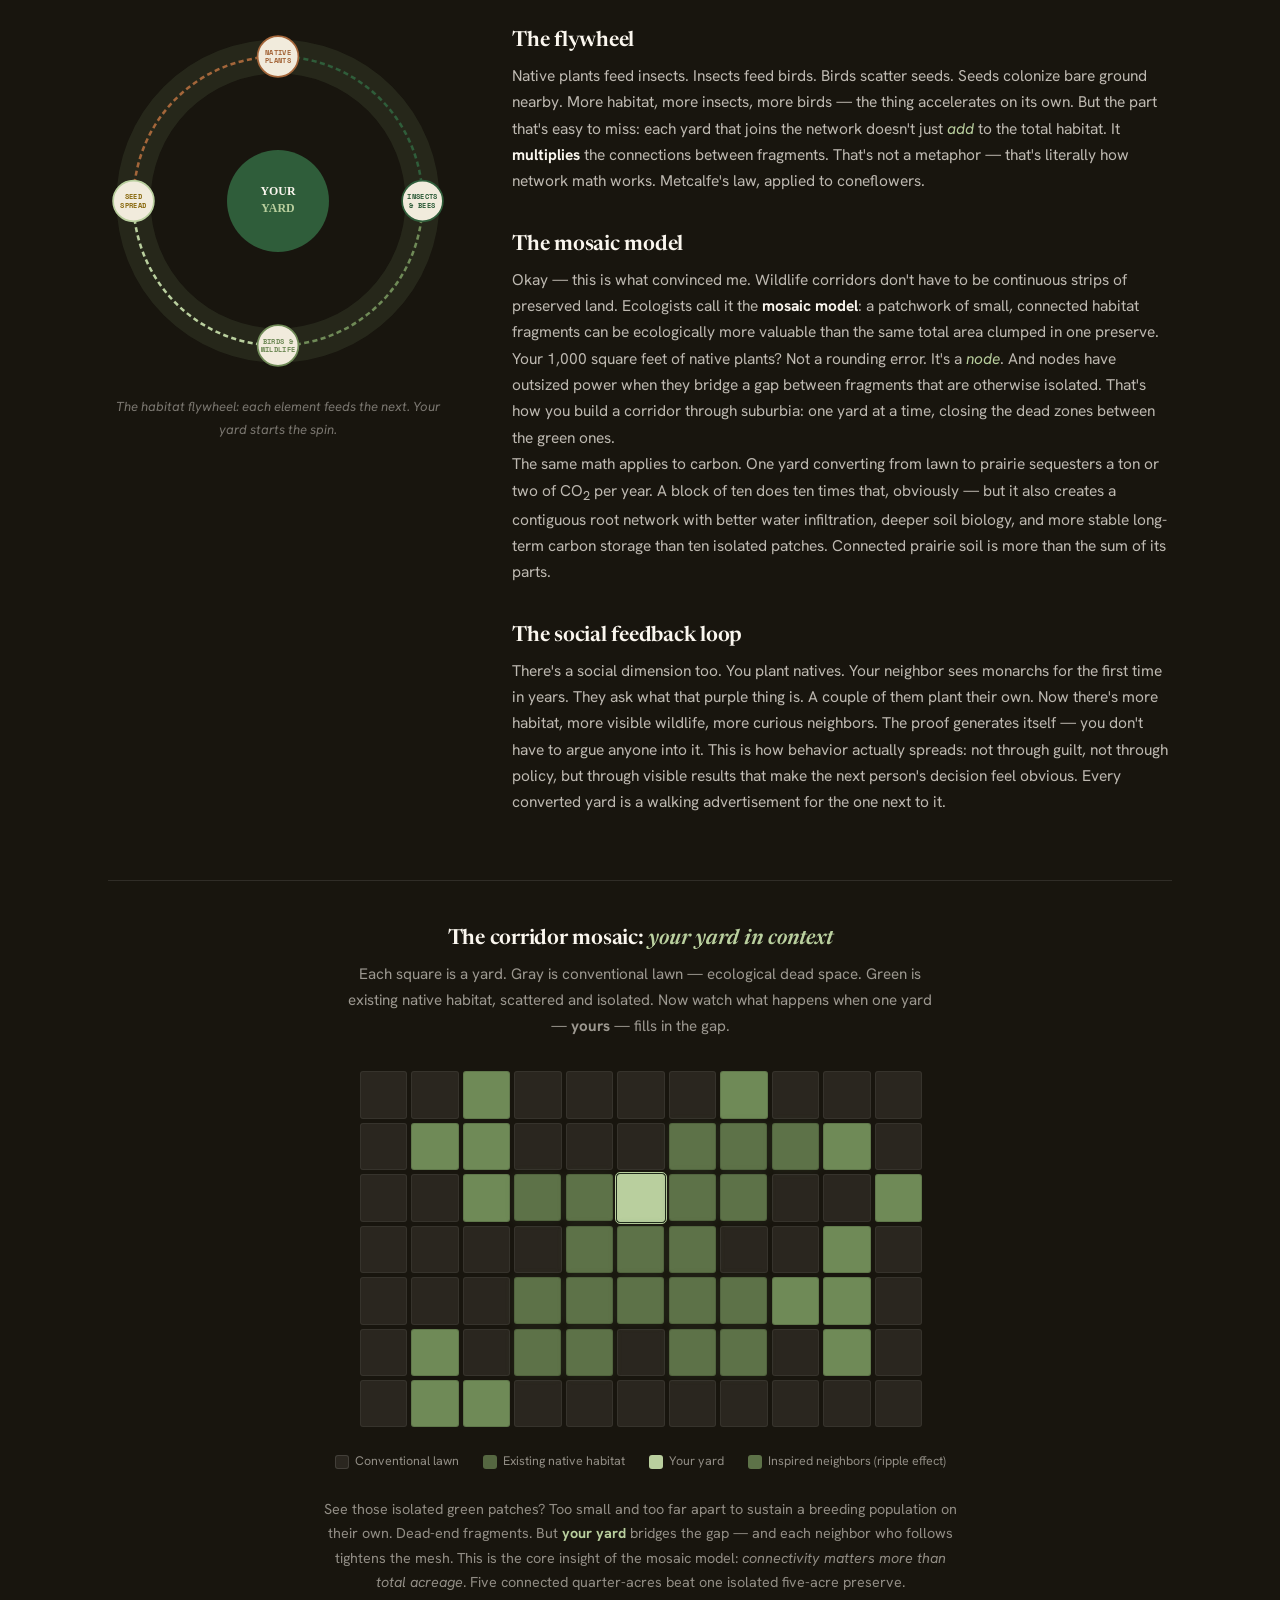
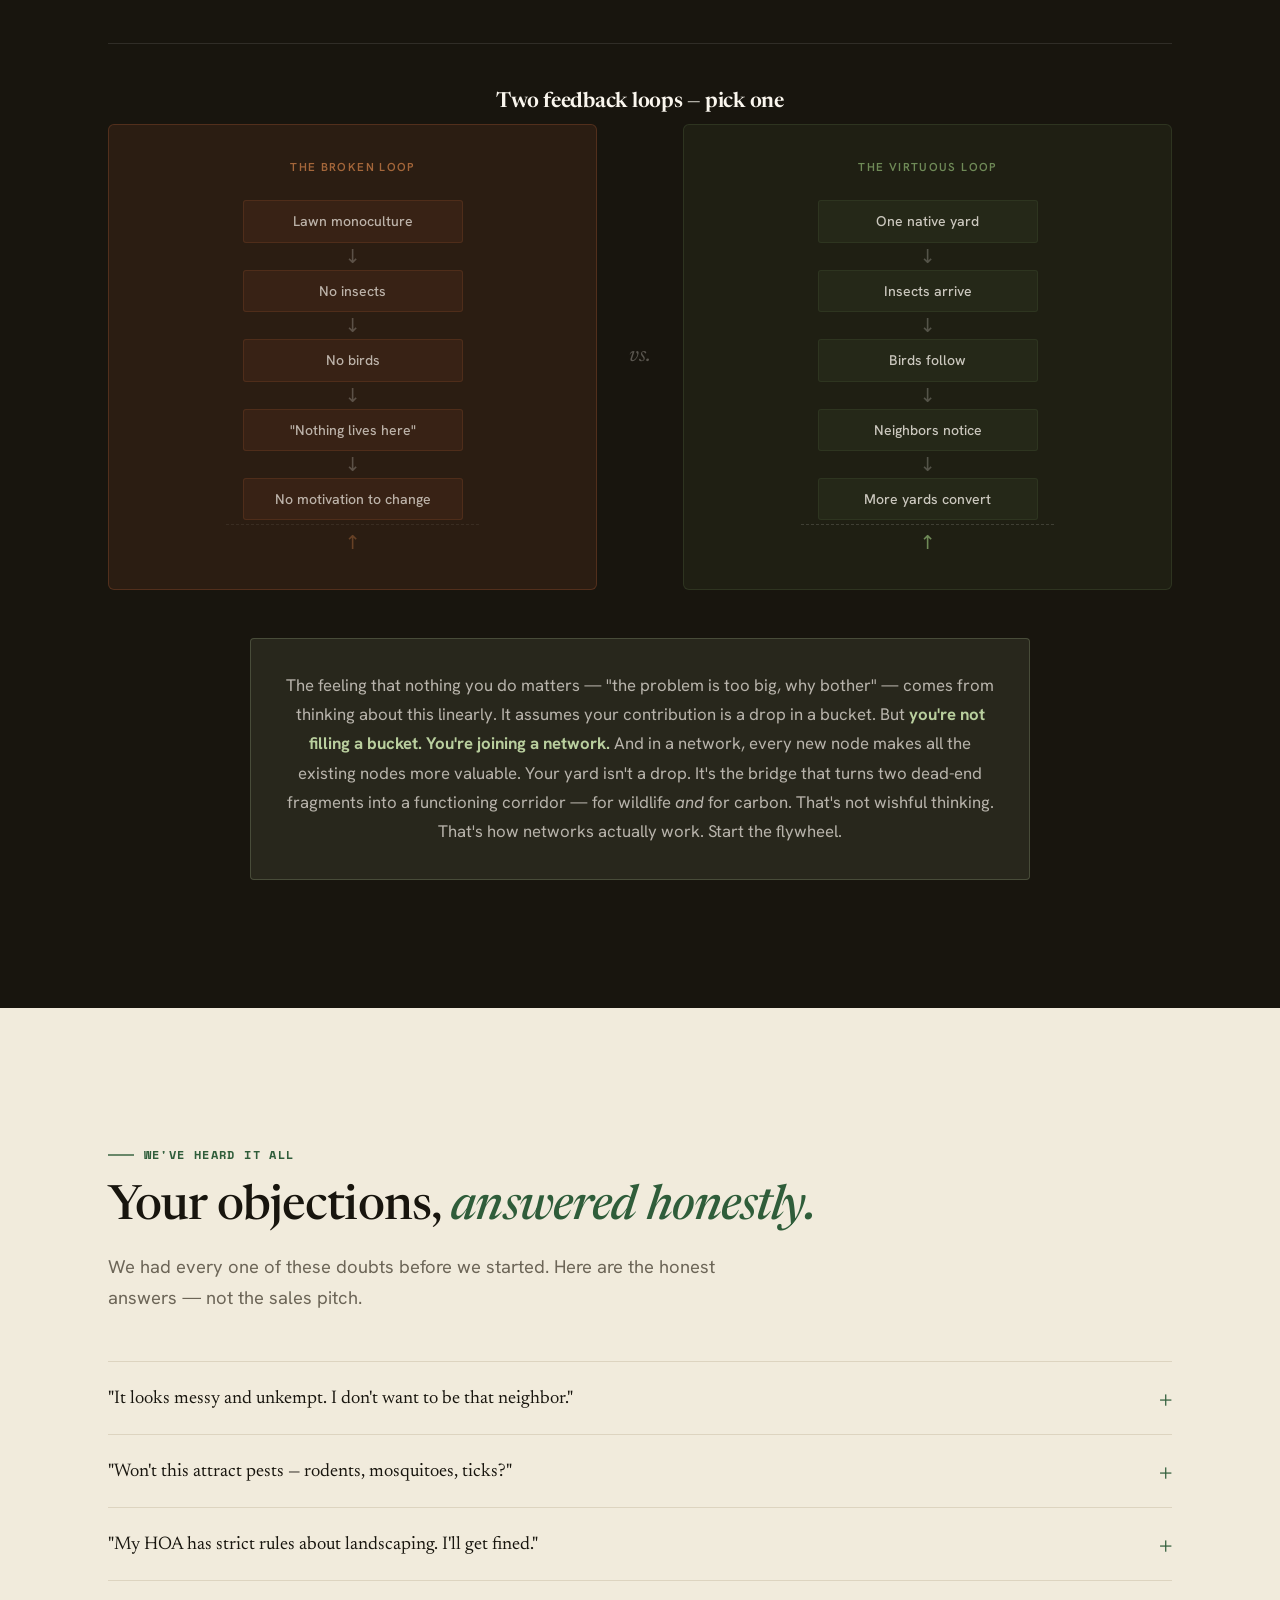
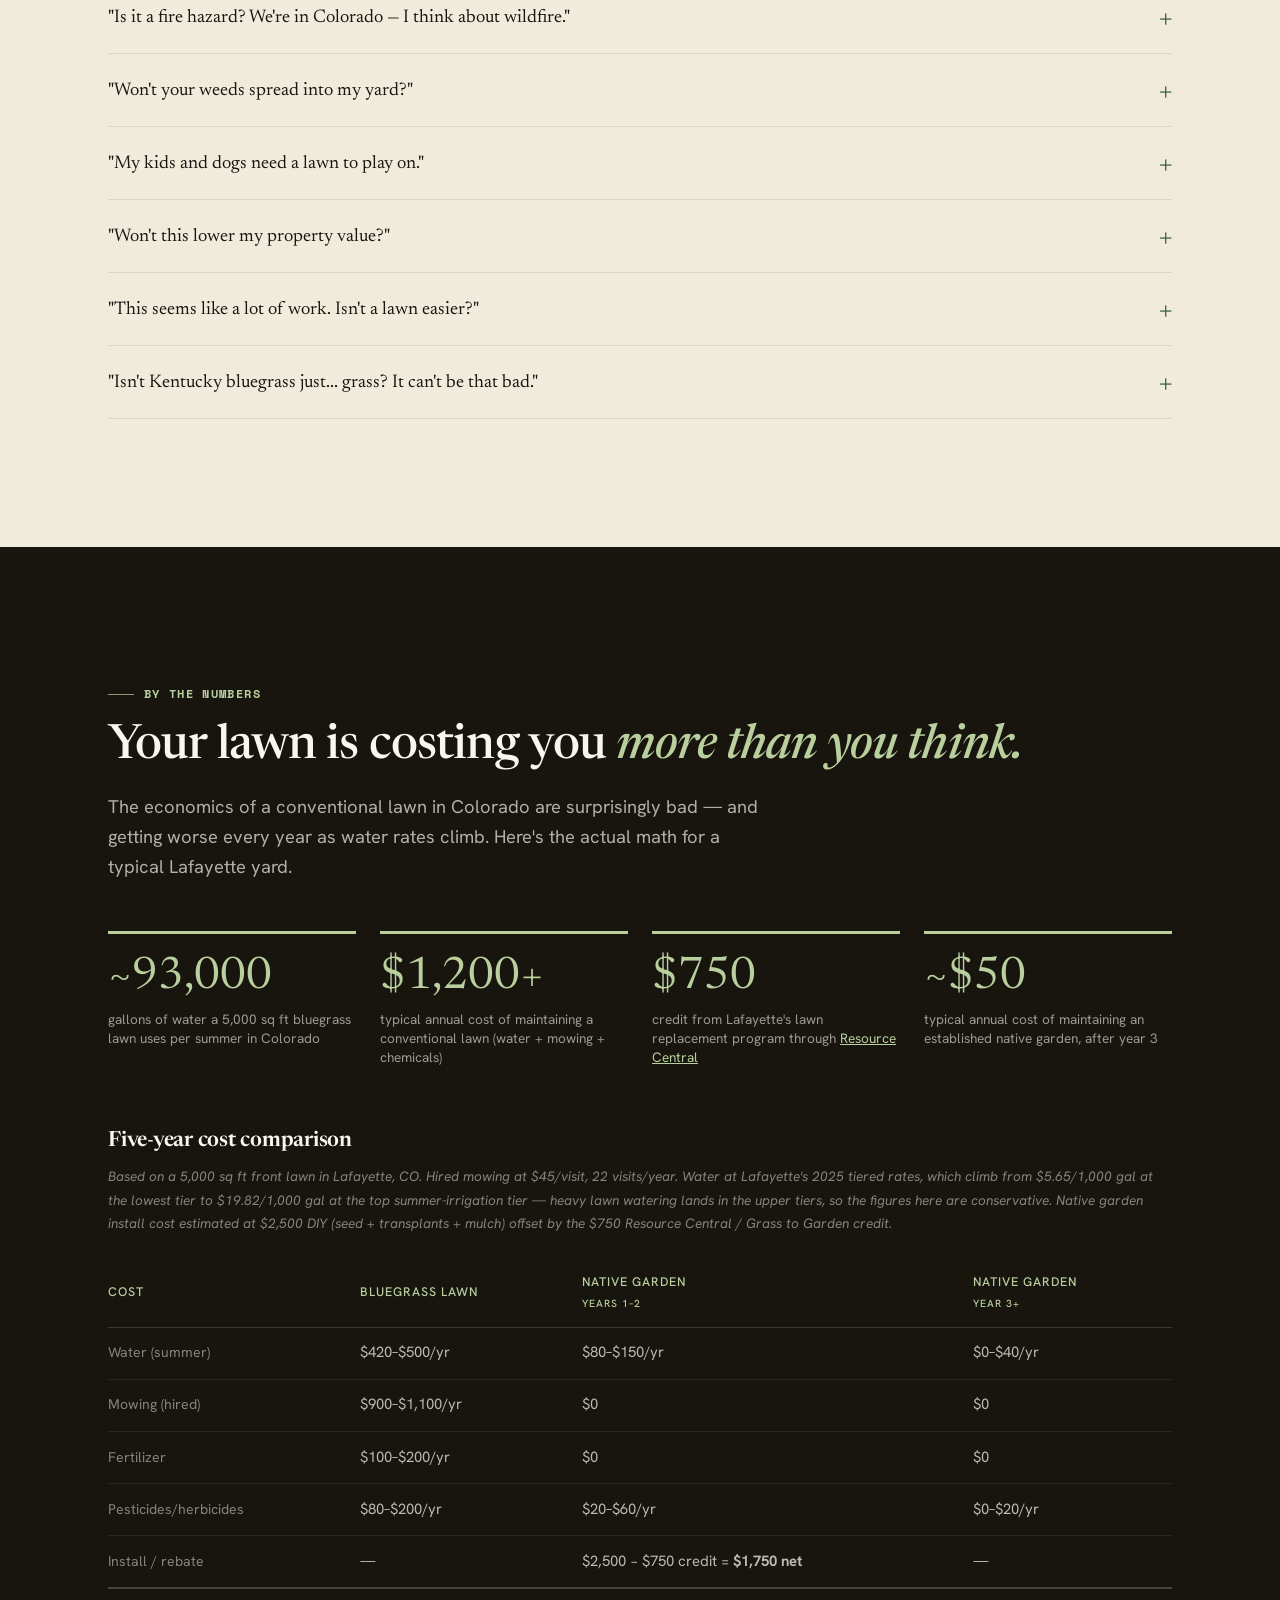
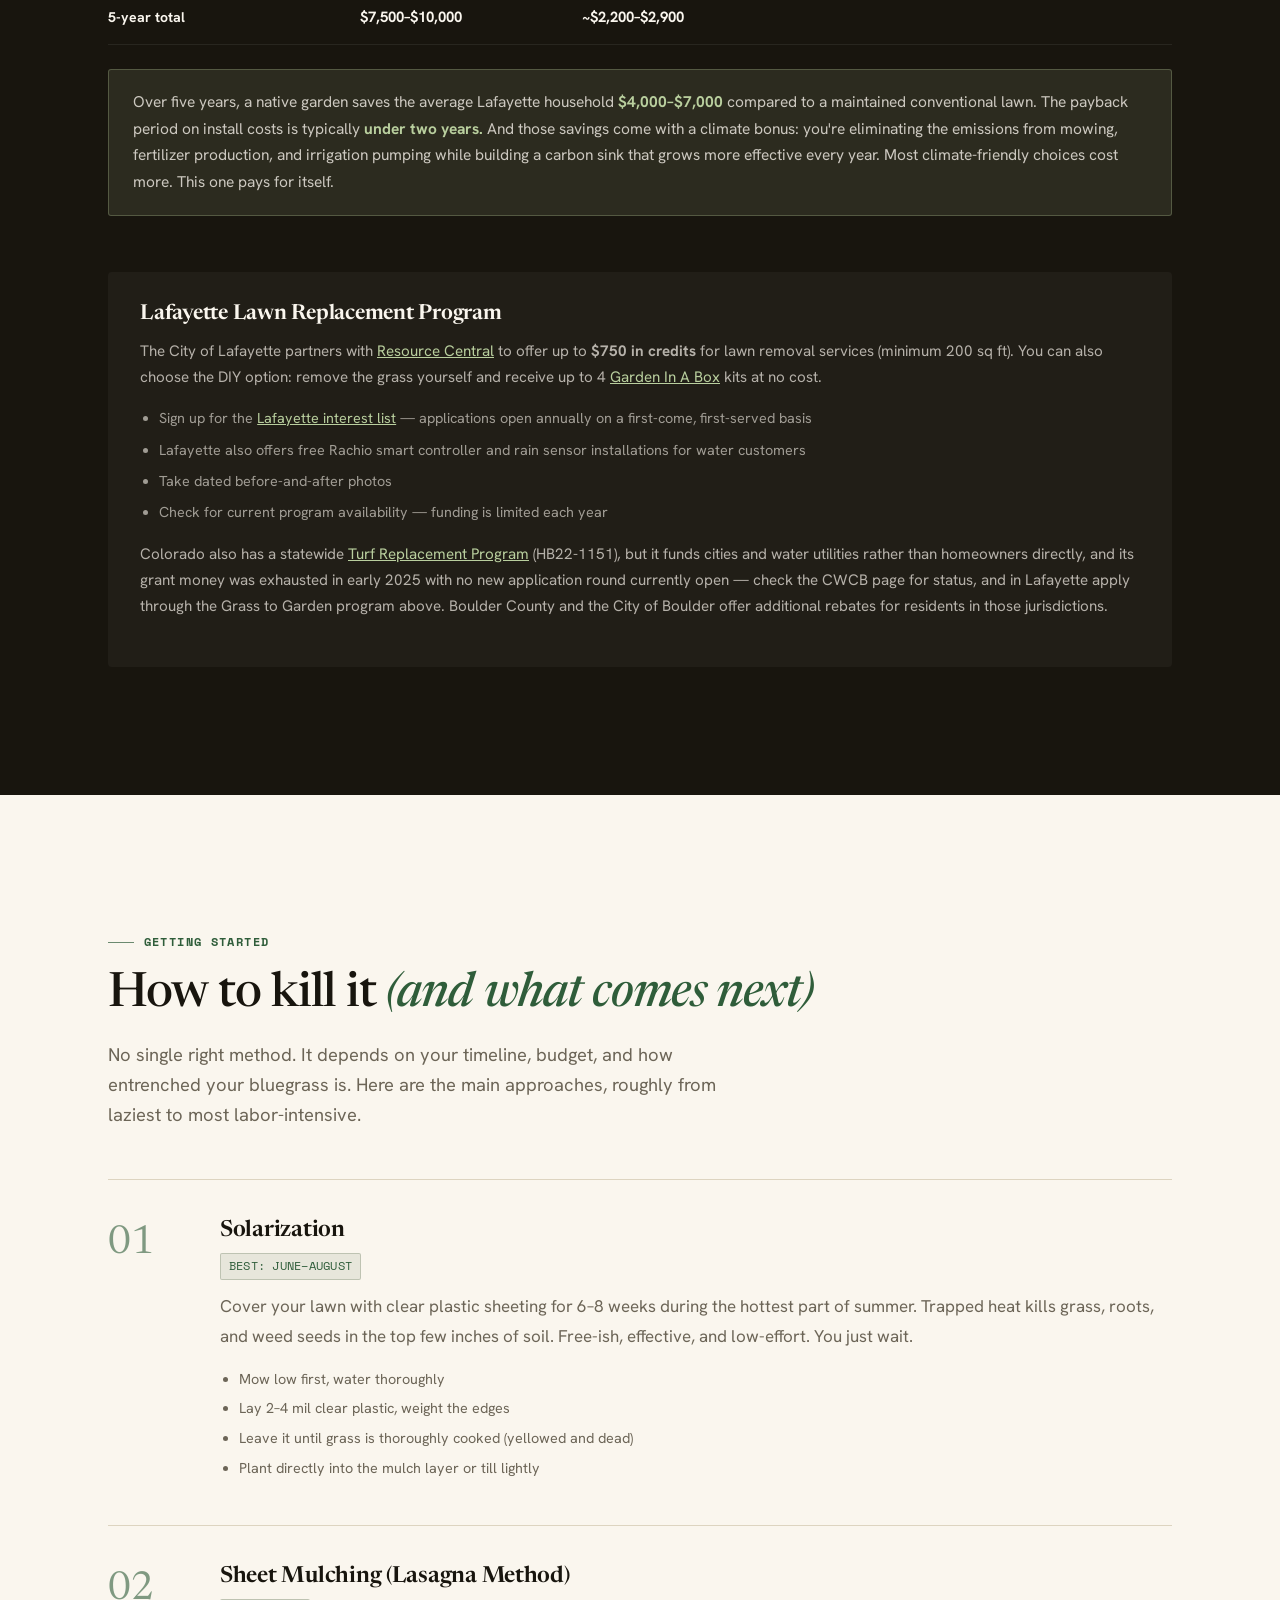
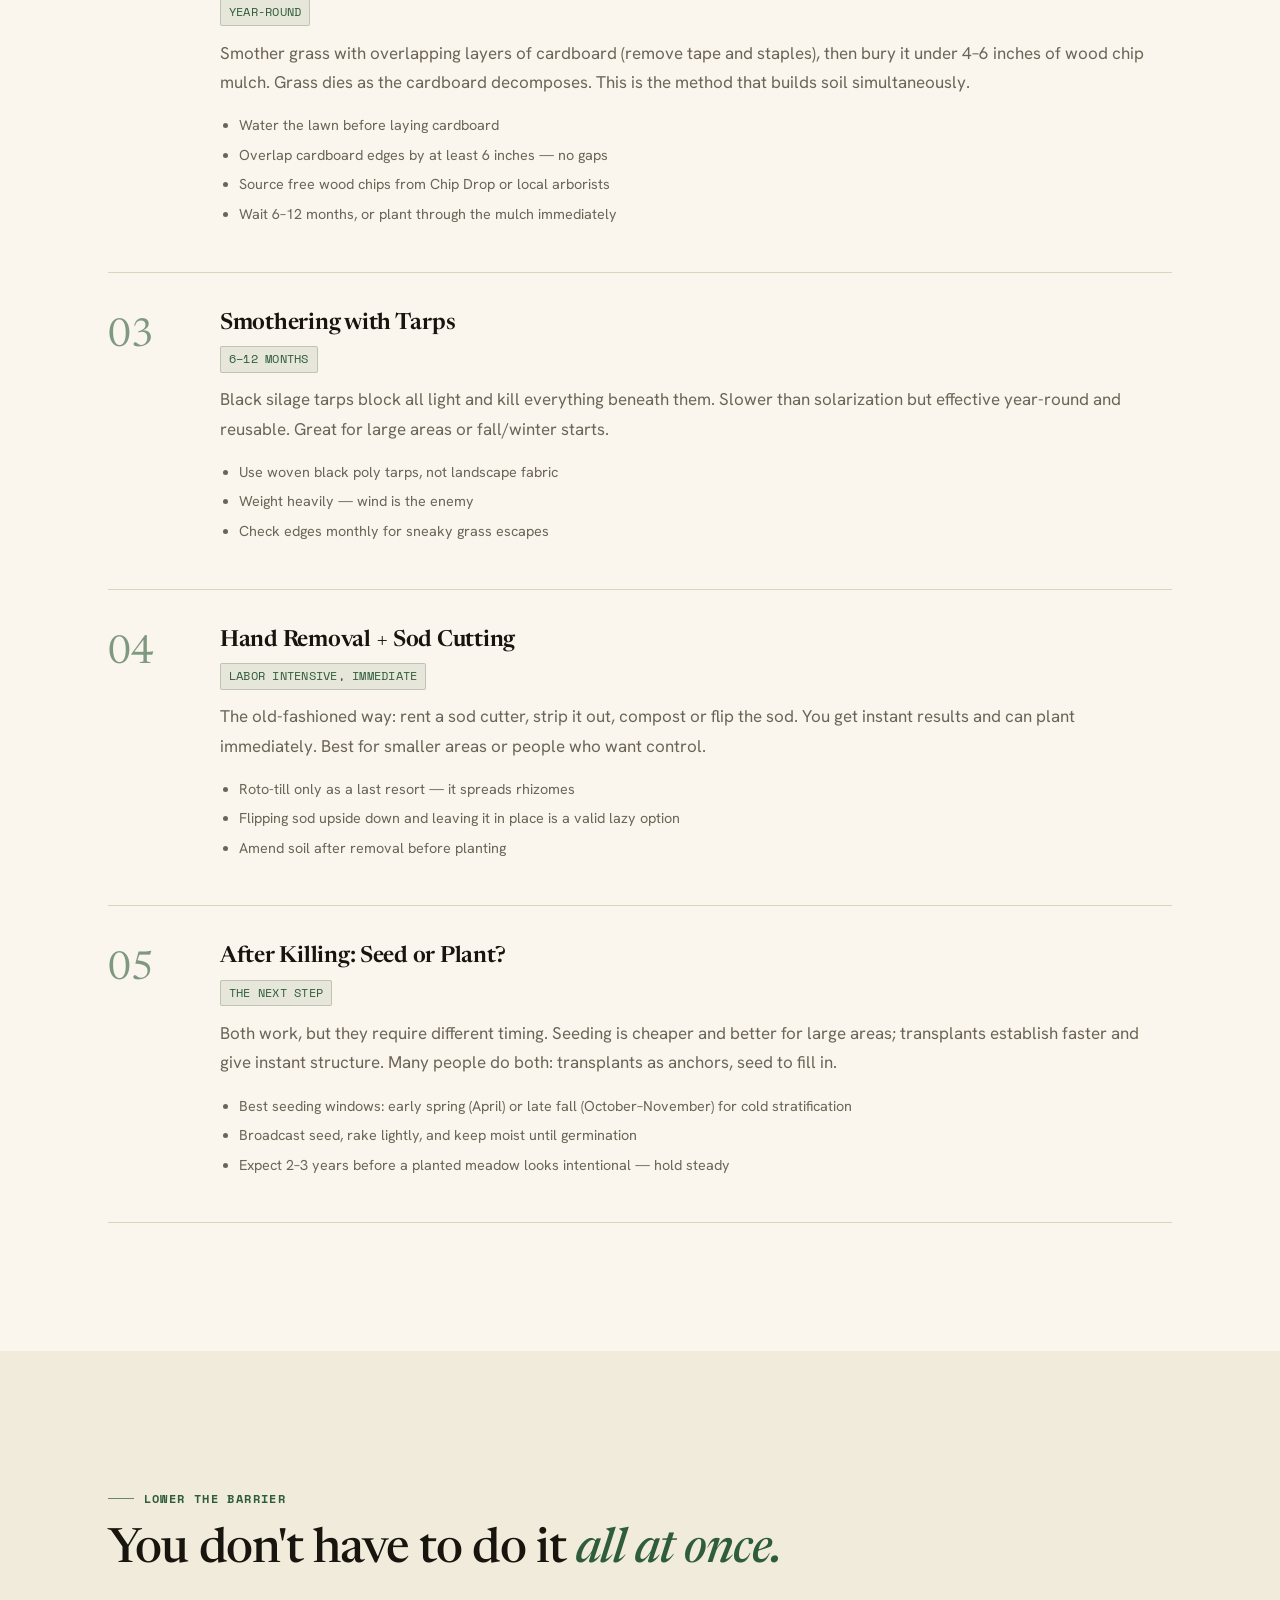
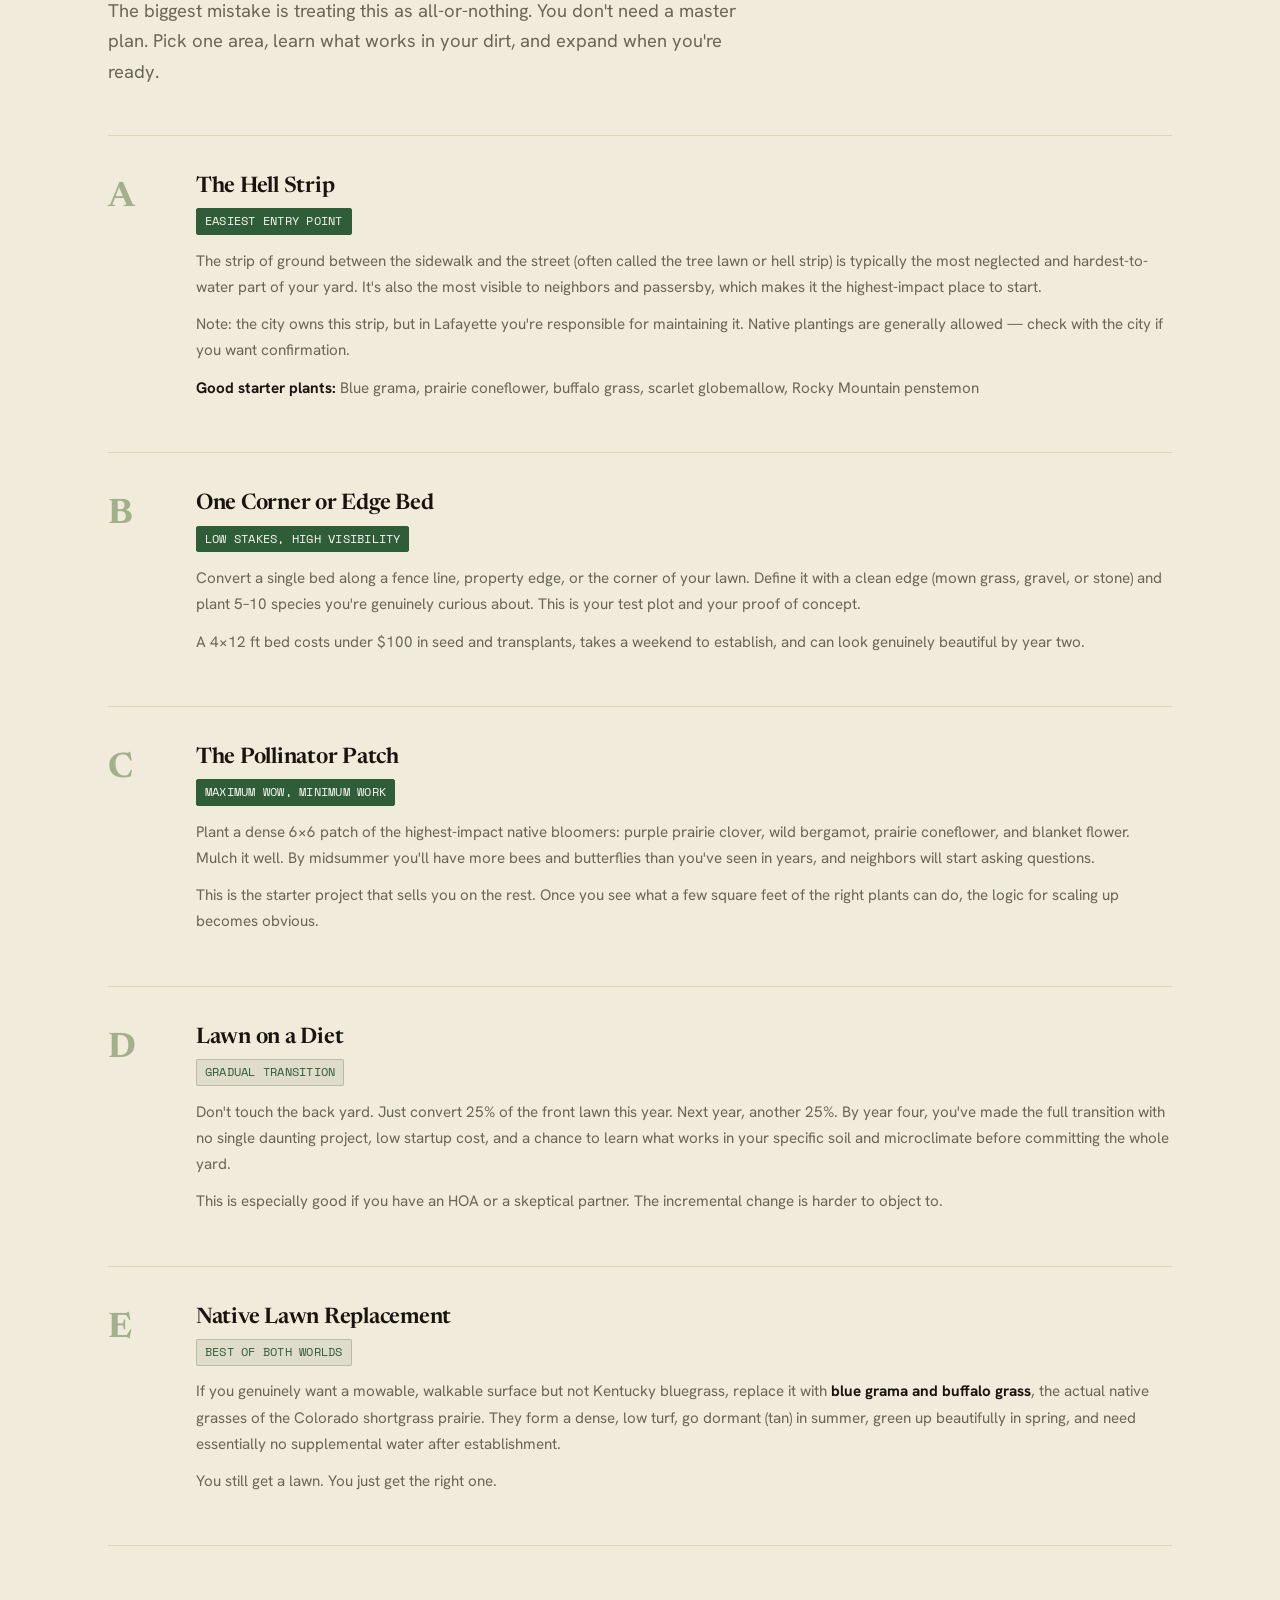
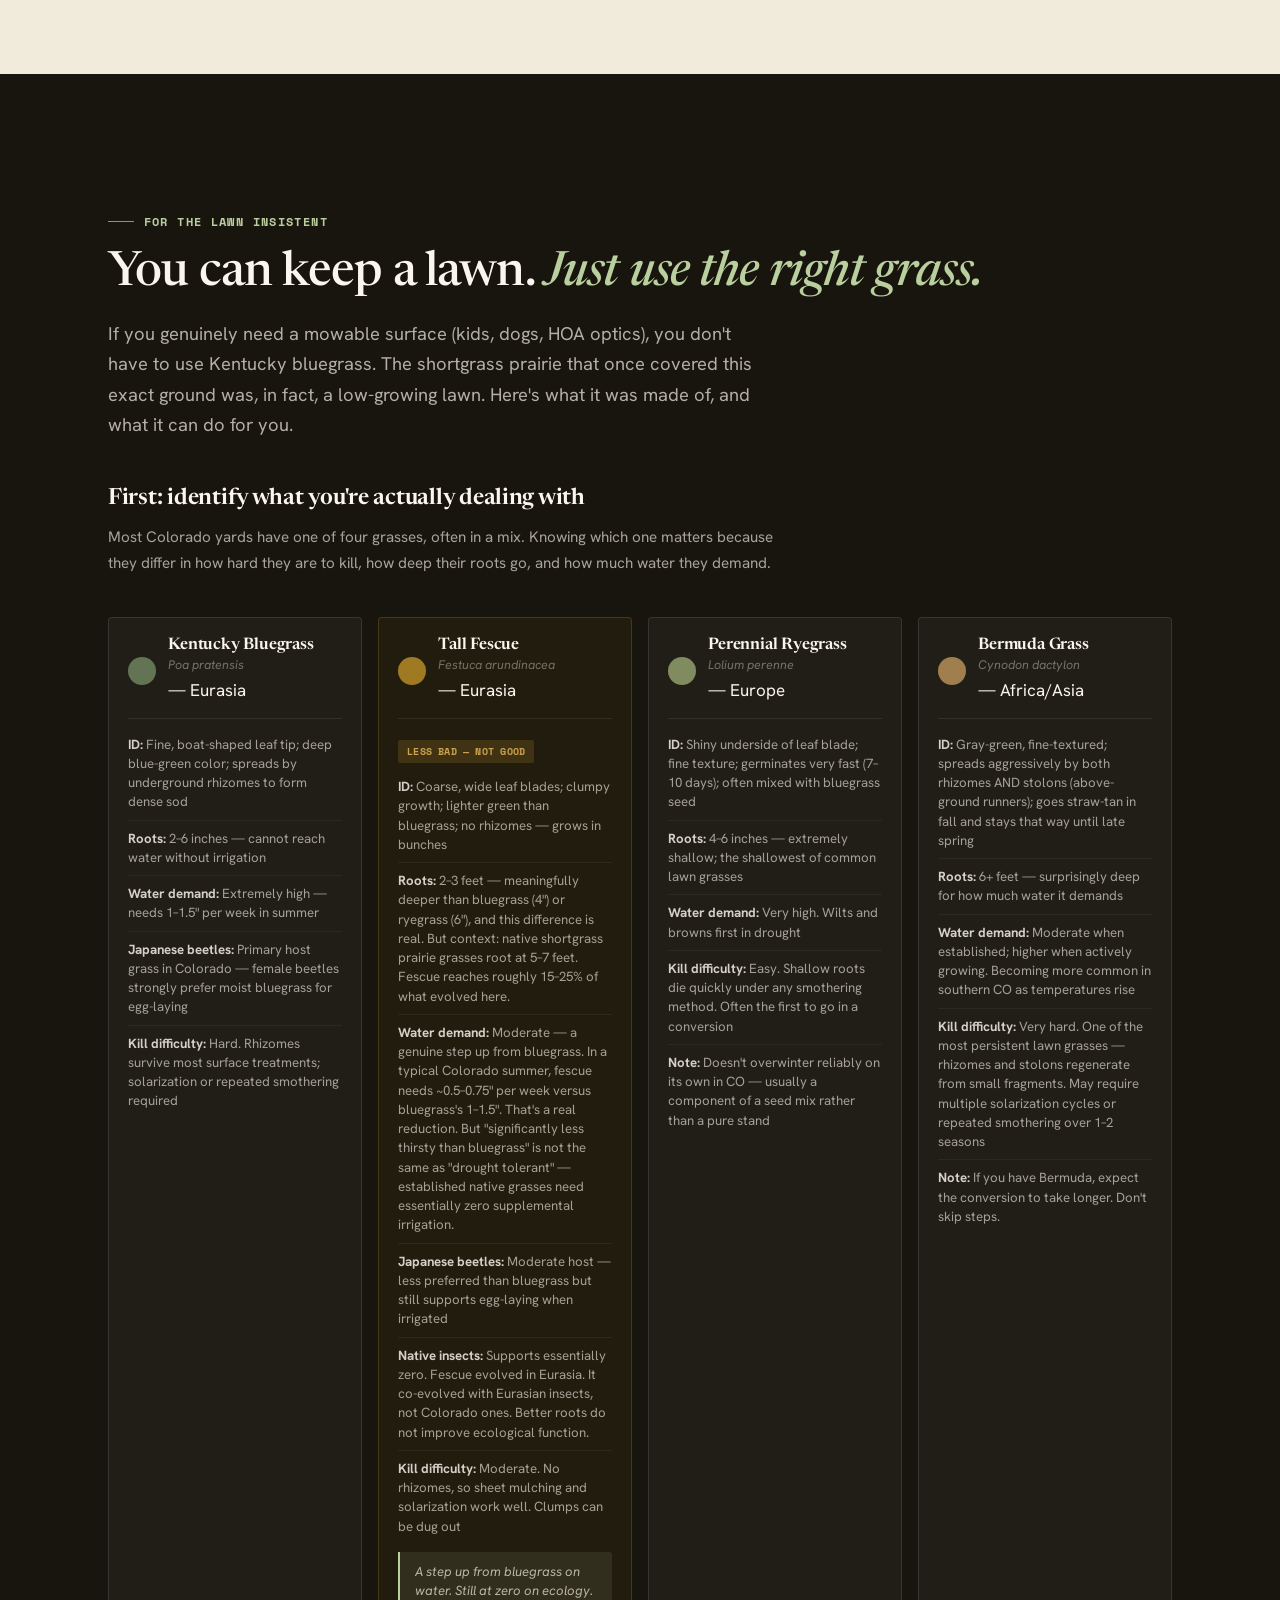
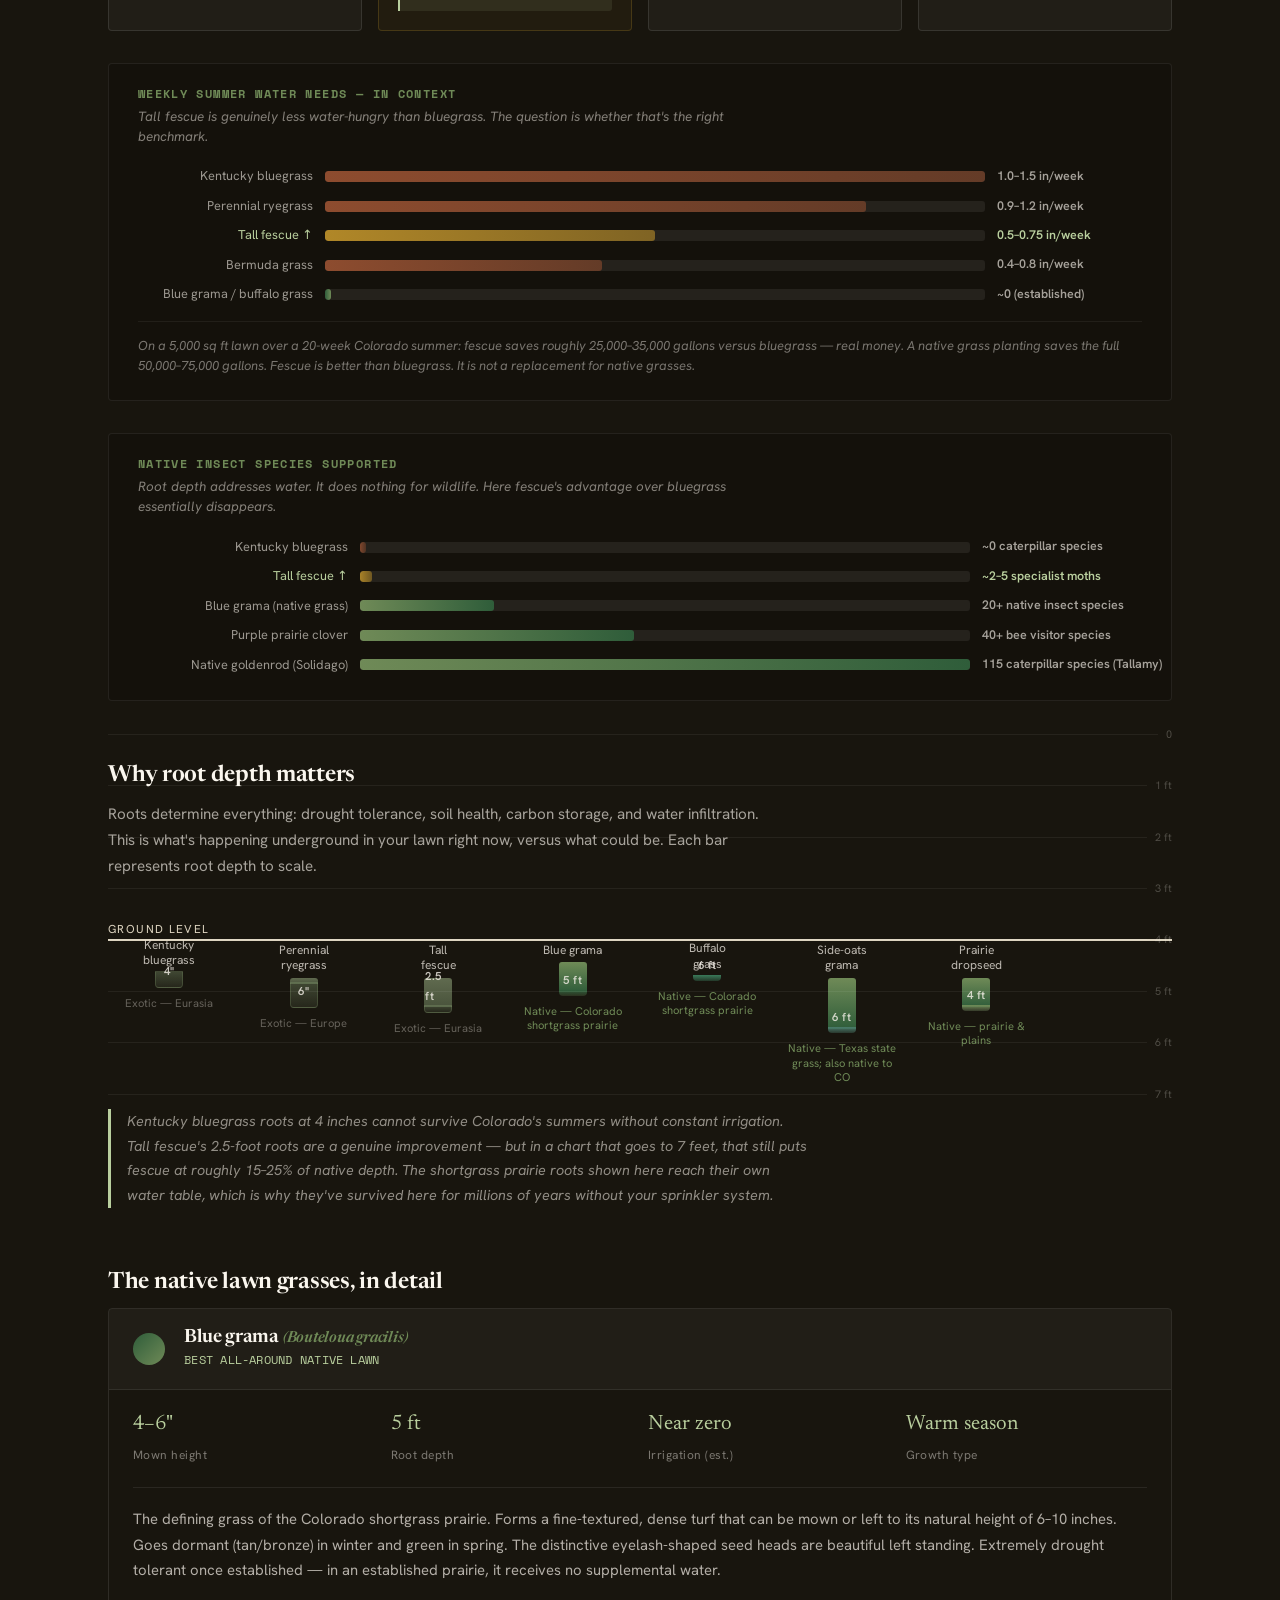
==== commit eac2ed58: "Add "Shrubs and trees, and who comes with them" habitat section New #habitat section pairing native " ====
--- a/index.html
+++ b/index.html
@@ -46,6 +46,7 @@
         <li><a href="#economics">Economics</a></li>
         <li><a href="#how">How</a></li>
         <li><a href="#plants">Plants</a></li>
+        <li><a href="#habitat">Habitat</a></li>
         <li><a href="#legal">Legal</a></li>
         <li><a href="#get-involved">Get Involved</a></li>
         <li><a href="printable.html" target="_blank" class="nav-print">One-Pager</a></li>
@@ -1319,37 +1320,6 @@
 
       </div>
 
-      <!-- A few native trees worth planting (instead of the overplanted urban palette) -->
-      <div class="tree-guide">
-        <h3>A few trees — <em>if you have the room</em></h3>
-        <p class="tree-intro">The Front Range was never forest — but a prairie isn't treeless either. Tucked along the creeks and draws are a handful of tough natives that actually belong here. They are <strong>not</strong> what the developer planted. The standard suburban palette — Siberian elm, silver maple, Norway maple, Bradford pear — is a fragile, short-lived, sometimes downright invasive monoculture that feeds almost nothing (we just watched emerald ash borer hollow out half the "urban forest" in a decade). If you have space for one tree, make it one that earns its keep: a single native oak or cherry can host hundreds of caterpillar species — which is to say, hundreds of meals for baby birds. Right tree, right place.</p>
-        <ul class="tree-list">
-          <li>
-            <div class="tree-name">Bur oak <em>(Quercus macrocarpa)</em></div>
-            <p>The keystone. Oaks feed more caterpillar species — and therefore more birds — than any other tree, and this one is built for open savannah: deep-rooted, slow, drought-tough, good for a century. <strong>Plant instead of a Norway maple.</strong></p>
-          </li>
-          <li>
-            <div class="tree-name">Gambel oak <em>(Quercus gambelii)</em></div>
-            <p>The foothills' own oak — really a thicket-forming large shrub. Acorns for jays and squirrels, dense cover for everything else. Ideal where you want a wild, layered edge instead of a clipped privacy hedge.</p>
-          </li>
-          <li>
-            <div class="tree-name">Chokecherry <em>(Prunus virginiana)</em></div>
-            <p>Small tree, enormous value. Like oak, <em>Prunus</em> is a caterpillar keystone: spring flowers for pollinators, summer fruit for birds (and jelly, if you beat the robins to it). <strong>Plant instead of a Bradford pear.</strong></p>
-          </li>
-          <li>
-            <div class="tree-name">Netleaf hackberry <em>(Celtis reticulata)</em></div>
-            <p>Tough, overlooked, and excellent — the sole host plant for hackberry emperor and snout butterflies, with berries the birds strip by fall. Shrugs off heat, wind, and lousy alkaline soil.</p>
-          </li>
-          <li>
-            <div class="tree-name">Plains cottonwood <em>(Populus deltoides)</em></div>
-            <p>The signature tree of the plains rivers and a five-star wildlife host — but big and genuinely thirsty. Right only if you have a low, damp spot and real room. A native that earns its water.</p>
-          </li>
-          <li>
-            <div class="tree-name">Rocky Mountain juniper <em>(Juniperus scopulorum)</em></div>
-            <p>Native evergreen for screening and winter cover, with frosted berries that carry waxwings and robins through the cold. A real alternative to the overplanted, disease-prone Austrian pine.</p>
-          </li>
-        </ul>
-      </div>
 
       <!-- Pollinator lab: hover a plant → the real visitors that pollinate it -->
       <div class="pollinator-lab" id="pollinator-lab" hidden>
@@ -1435,6 +1405,148 @@
         <p><strong>Sourcing tip:</strong> Buy local ecotype seed and plants whenever possible. Colorado-grown natives are adapted to our specific climate patterns. Check out <strong><a href="https://www.wildflowerfarm.com" target="_blank" rel="noopener" style="color:var(--gold);text-decoration:underline;">Wildflower Farm</a></strong> in Erie, <strong><a href="https://www.echters.com" target="_blank" rel="noopener" style="color:var(--gold);text-decoration:underline;">Echter's</a></strong> native section, <strong><a href="https://www.tagawagardens.com" target="_blank" rel="noopener" style="color:var(--gold);text-decoration:underline;">Tagawa Gardens</a></strong>, or order seeds from <strong><a href="https://www.highcountrygardens.com" target="_blank" rel="noopener" style="color:var(--gold);text-decoration:underline;">High Country Gardens</a></strong> or <strong><a href="https://www.prairiemoon.com" target="_blank" rel="noopener" style="color:var(--gold);text-decoration:underline;">Prairie Moon Nursery</a></strong>.</p>
       </div>
       <p class="plant-photo-credit">Plant photos via <a href="https://commons.wikimedia.org" target="_blank" rel="noopener">Wikimedia Commons</a>, used under Creative Commons licenses.</p>
+    </div>
+  </section>
+
+  <!-- HABITAT: shrubs & trees and the wildlife they bring -->
+  <section id="habitat">
+    <div class="section-inner">
+      <div class="section-label">The Structure Layer</div>
+      <h2>Shrubs and trees, and <em>who comes with them.</em></h2>
+      <p class="section-intro">Wildflowers feed the pollinators; woody plants build the house. Shrubs and trees are the structure of a yard's food web — nesting sites, winter cover, berries when nothing else is fruiting, and the caterpillar biomass that 96% of backyard birds need to raise their young. Skip the developer's default — Siberian elm, silver maple, Bradford pear — and plant a few natives that actually feed something. Add them, and the guest list changes.</p>
+
+      <div class="wild-legend" aria-hidden="true">
+        <span class="wild-tag wt-bee">Pollinators</span>
+        <span class="wild-tag wt-bird">Birds</span>
+        <span class="wild-tag wt-flutter">Butterflies &amp; moths</span>
+        <span class="wild-tag wt-mammal">Mammals</span>
+      </div>
+
+      <div class="woody-group">
+        <h3 class="woody-head">Shrubs that earn their space</h3>
+        <ul class="tree-list">
+          <li>
+            <div class="tree-name">Serviceberry <em>(Amelanchier alnifolia)</em></div>
+            <p>Clouds of white bloom in April, then sweet blue-purple berries by midsummer — one of the highest-value wildlife shrubs you can plant.</p>
+            <div class="wild-tags">
+              <span class="wild-tag wt-bee">Native bees</span>
+              <span class="wild-tag wt-bird">Cedar waxwings</span>
+              <span class="wild-tag wt-bird">Robins &amp; thrushes</span>
+              <span class="wild-tag wt-mammal">Foxes &amp; black bears</span>
+            </div>
+          </li>
+          <li>
+            <div class="tree-name">Golden currant <em>(Ribes aureum)</em></div>
+            <p>Clove-scented yellow flowers in spring, translucent berries by summer. Tidy enough for a front yard, generous enough for the birds.</p>
+            <div class="wild-tags">
+              <span class="wild-tag wt-bird">Hummingbirds</span>
+              <span class="wild-tag wt-flutter">Sphinx moths</span>
+              <span class="wild-tag wt-bird">Orioles &amp; robins</span>
+            </div>
+          </li>
+          <li>
+            <div class="tree-name">Wild plum <em>(Prunus americana)</em></div>
+            <p>Suckering thickets of fragrant white spring flowers and tart red plums. The dense cover alone makes it worth a back corner.</p>
+            <div class="wild-tags">
+              <span class="wild-tag wt-bee">Spring bees</span>
+              <span class="wild-tag wt-flutter">Swallowtails — host</span>
+              <span class="wild-tag wt-bird">Nesting thrashers &amp; catbirds</span>
+              <span class="wild-tag wt-mammal">Foxes &amp; coyotes</span>
+            </div>
+          </li>
+          <li>
+            <div class="tree-name">Western snowberry <em>(Symphoricarpos occidentalis)</em></div>
+            <p>Pink summer bells, then waxy white berries that hang on through winter when little else is left on the table.</p>
+            <div class="wild-tags">
+              <span class="wild-tag wt-flutter">Clearwing &amp; sphinx moths</span>
+              <span class="wild-tag wt-bird">Grouse &amp; waxwings</span>
+              <span class="wild-tag wt-mammal">Cottontails — cover</span>
+            </div>
+          </li>
+          <li>
+            <div class="tree-name">Three-leaf sumac <em>(Rhus trilobata)</em></div>
+            <p>Early pollen, tart red "lemonade" berries, and dense low cover — with brilliant orange-red fall color thrown in.</p>
+            <div class="wild-tags">
+              <span class="wild-tag wt-bee">Early native bees</span>
+              <span class="wild-tag wt-bird">Robins, towhees &amp; thrashers</span>
+              <span class="wild-tag wt-mammal">Quail &amp; cottontails — cover</span>
+            </div>
+          </li>
+          <li>
+            <div class="tree-name">Rabbitbrush <em>(Ericameria nauseosa)</em></div>
+            <p>Late-season gold when almost nothing else blooms — the single most important fall nectar source on the prairie.</p>
+            <div class="wild-tags">
+              <span class="wild-tag wt-flutter">Migrating monarchs</span>
+              <span class="wild-tag wt-flutter">Painted ladies</span>
+              <span class="wild-tag wt-bee">Native bees</span>
+              <span class="wild-tag wt-bird">Seed-eating finches</span>
+            </div>
+          </li>
+        </ul>
+      </div>
+
+      <div class="woody-group">
+        <h3 class="woody-head">Trees, where there's room</h3>
+        <ul class="tree-list">
+          <li>
+            <div class="tree-name">Bur oak <em>(Quercus macrocarpa)</em></div>
+            <p>The keystone — built for open savannah, deep-rooted and good for a century. No tree feeds more caterpillars, and caterpillars are what baby birds eat. <strong>Plant instead of a Norway maple.</strong></p>
+            <div class="wild-tags">
+              <span class="wild-tag wt-flutter">Hundreds of caterpillars</span>
+              <span class="wild-tag wt-bird">Jays &amp; woodpeckers — acorns</span>
+              <span class="wild-tag wt-mammal">Squirrels &amp; deer</span>
+            </div>
+          </li>
+          <li>
+            <div class="tree-name">Gambel oak <em>(Quercus gambelii)</em></div>
+            <p>The foothills' own thicket-forming oak. A wild, layered edge instead of a clipped privacy hedge.</p>
+            <div class="wild-tags">
+              <span class="wild-tag wt-flutter">Caterpillar host</span>
+              <span class="wild-tag wt-bird">Scrub-jays &amp; wild turkey</span>
+              <span class="wild-tag wt-mammal">Mule deer &amp; black bears</span>
+            </div>
+          </li>
+          <li>
+            <div class="tree-name">Chokecherry <em>(Prunus virginiana)</em></div>
+            <p>Small tree, enormous value — a caterpillar keystone like the oaks, with spring flowers and summer fruit. <strong>Plant instead of a Bradford pear.</strong></p>
+            <div class="wild-tags">
+              <span class="wild-tag wt-bee">Spring pollinators</span>
+              <span class="wild-tag wt-flutter">Swallowtails &amp; hairstreaks</span>
+              <span class="wild-tag wt-bird">Waxwings &amp; robins</span>
+              <span class="wild-tag wt-mammal">Black bears</span>
+            </div>
+          </li>
+          <li>
+            <div class="tree-name">Netleaf hackberry <em>(Celtis reticulata)</em></div>
+            <p>Tough, overlooked, and excellent — it shrugs off heat, wind, and lousy alkaline soil while feeding a surprising crowd.</p>
+            <div class="wild-tags">
+              <span class="wild-tag wt-flutter">Hackberry emperor &amp; snout — host</span>
+              <span class="wild-tag wt-flutter">Mourning cloak</span>
+              <span class="wild-tag wt-bird">Berry-eating birds</span>
+            </div>
+          </li>
+          <li>
+            <div class="tree-name">Plains cottonwood <em>(Populus deltoides)</em></div>
+            <p>The signature giant of the plains rivers — and a five-star host. Big and genuinely thirsty, so right only with a low, damp spot and real room.</p>
+            <div class="wild-tags">
+              <span class="wild-tag wt-flutter">Viceroy &amp; swallowtails — host</span>
+              <span class="wild-tag wt-bird">Owls &amp; woodpeckers — cavities</span>
+              <span class="wild-tag wt-bird">Eagles &amp; hawks — nest trees</span>
+            </div>
+          </li>
+          <li>
+            <div class="tree-name">Rocky Mountain juniper <em>(Juniperus scopulorum)</em></div>
+            <p>Native evergreen for screening and winter cover. A real alternative to the overplanted, disease-prone Austrian pine.</p>
+            <div class="wild-tags">
+              <span class="wild-tag wt-bird">Cedar waxwings &amp; bluebirds</span>
+              <span class="wild-tag wt-flutter">Juniper hairstreak — host</span>
+              <span class="wild-tag wt-mammal">Winter roost &amp; cover</span>
+            </div>
+          </li>
+        </ul>
+      </div>
+
+      <p class="woody-foot">Right tree, right place: this was never forest, so think scattered savannah and creekside copses — not a wall of shade. Pick one or two, give them room, and let them grow into the neighborhood. A single oak outlives all of us, and feeds the block the whole time.</p>
     </div>
   </section>
 
--- a/styles.css
+++ b/styles.css
@@ -2940,3 +2940,73 @@
 @media (max-width: 700px) {
   .tree-list { grid-template-columns: 1fr; gap: 1.35rem; }
 }
+
+/* =====================================================
+   HABITAT — shrubs & trees + the wildlife they bring
+   ===================================================== */
+#habitat { background: var(--cream); }
+.woody-group + .woody-group { margin-top: 2.75rem; }
+.woody-head {
+  font-size: 1.35rem;
+  margin-bottom: 1.3rem;
+  padding-bottom: 0.55rem;
+  border-bottom: 1px solid var(--tan);
+}
+.woody-group .tree-list { border-top: none; padding-top: 0; }
+
+.wild-legend {
+  display: flex;
+  flex-wrap: wrap;
+  gap: 0.4rem 1.25rem;
+  margin: -1.25rem 0 2.5rem;
+}
+.wild-legend .wild-tag {
+  background: transparent;
+  border: none;
+  padding: 2px 0;
+  color: var(--text-light);
+}
+
+.wild-tags {
+  display: flex;
+  flex-wrap: wrap;
+  gap: 6px;
+  margin-top: 0.85rem;
+}
+.wild-tag {
+  display: inline-flex;
+  align-items: center;
+  gap: 6px;
+  font-family: var(--font-mono);
+  font-size: 0.64rem;
+  letter-spacing: 0.01em;
+  color: var(--text);
+  background: var(--off-white);
+  border: 1px solid var(--tan);
+  border-radius: 999px;
+  padding: 3px 10px 3px 8px;
+  line-height: 1.5;
+}
+.wild-tag::before {
+  content: '';
+  width: 7px;
+  height: 7px;
+  border-radius: 50%;
+  background: var(--wt, var(--sage));
+  flex-shrink: 0;
+}
+.wt-bee     { --wt: #2f5d3a; }
+.wt-bird    { --wt: #5f6b86; }
+.wt-flutter { --wt: #bf7b3c; }
+.wt-mammal  { --wt: #7a5230; }
+
+.woody-foot {
+  margin-top: 2.5rem;
+  max-width: 66ch;
+  font-style: italic;
+  color: var(--text-light);
+  font-size: 0.97rem;
+  line-height: 1.7;
+  border-left: 2px solid var(--sage);
+  padding-left: 1.1rem;
+}
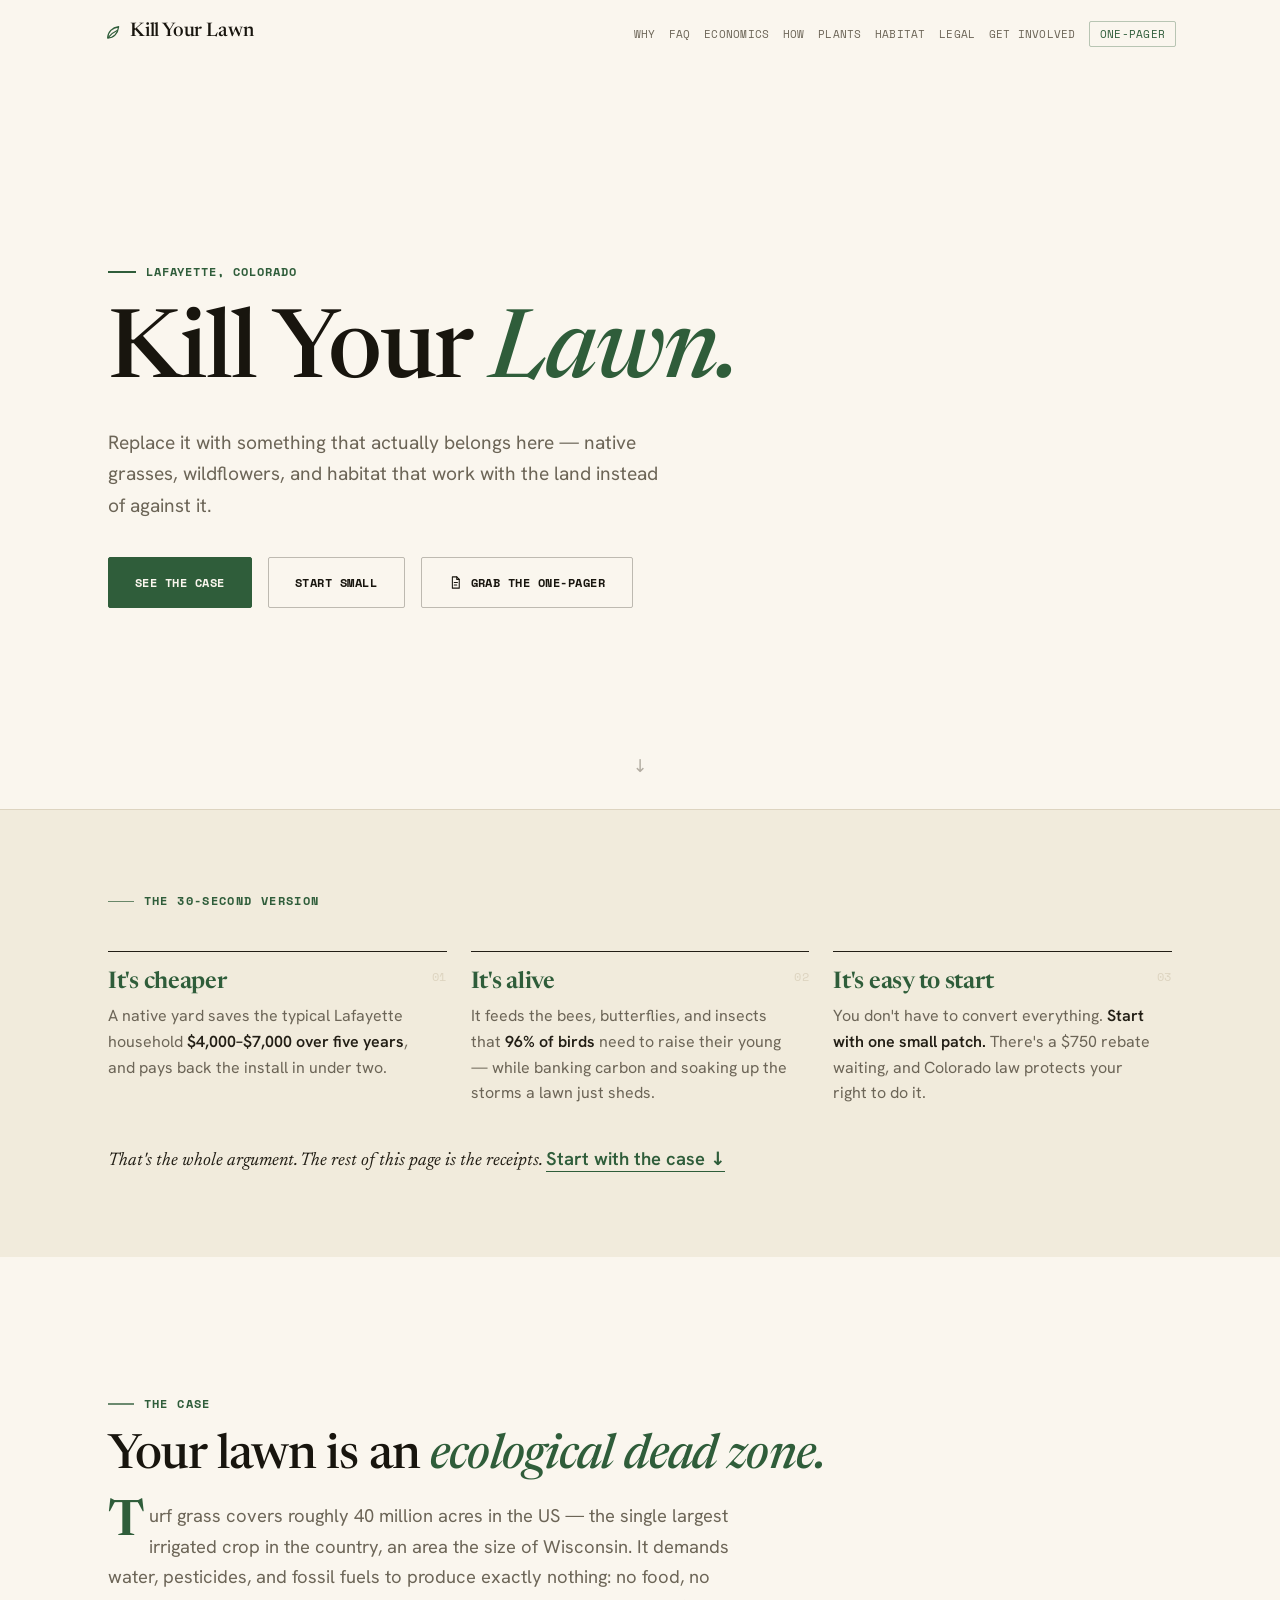
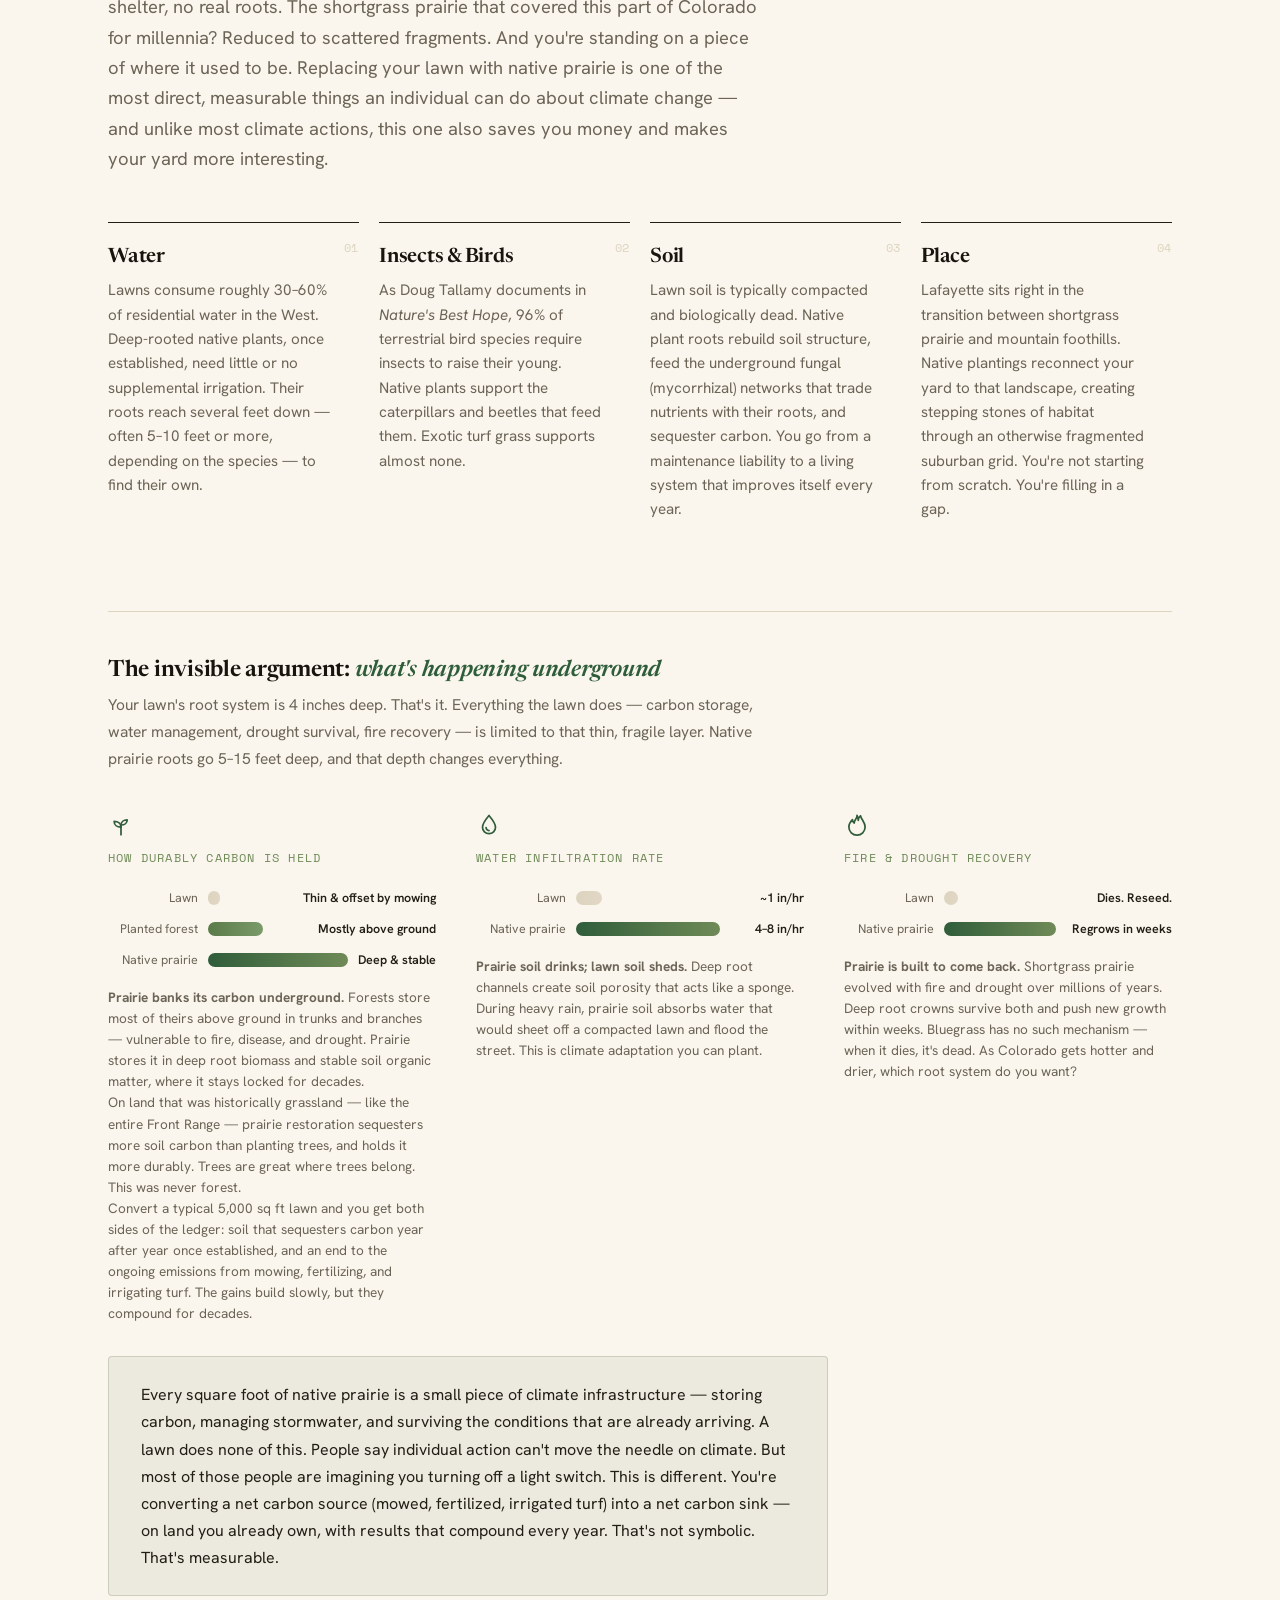
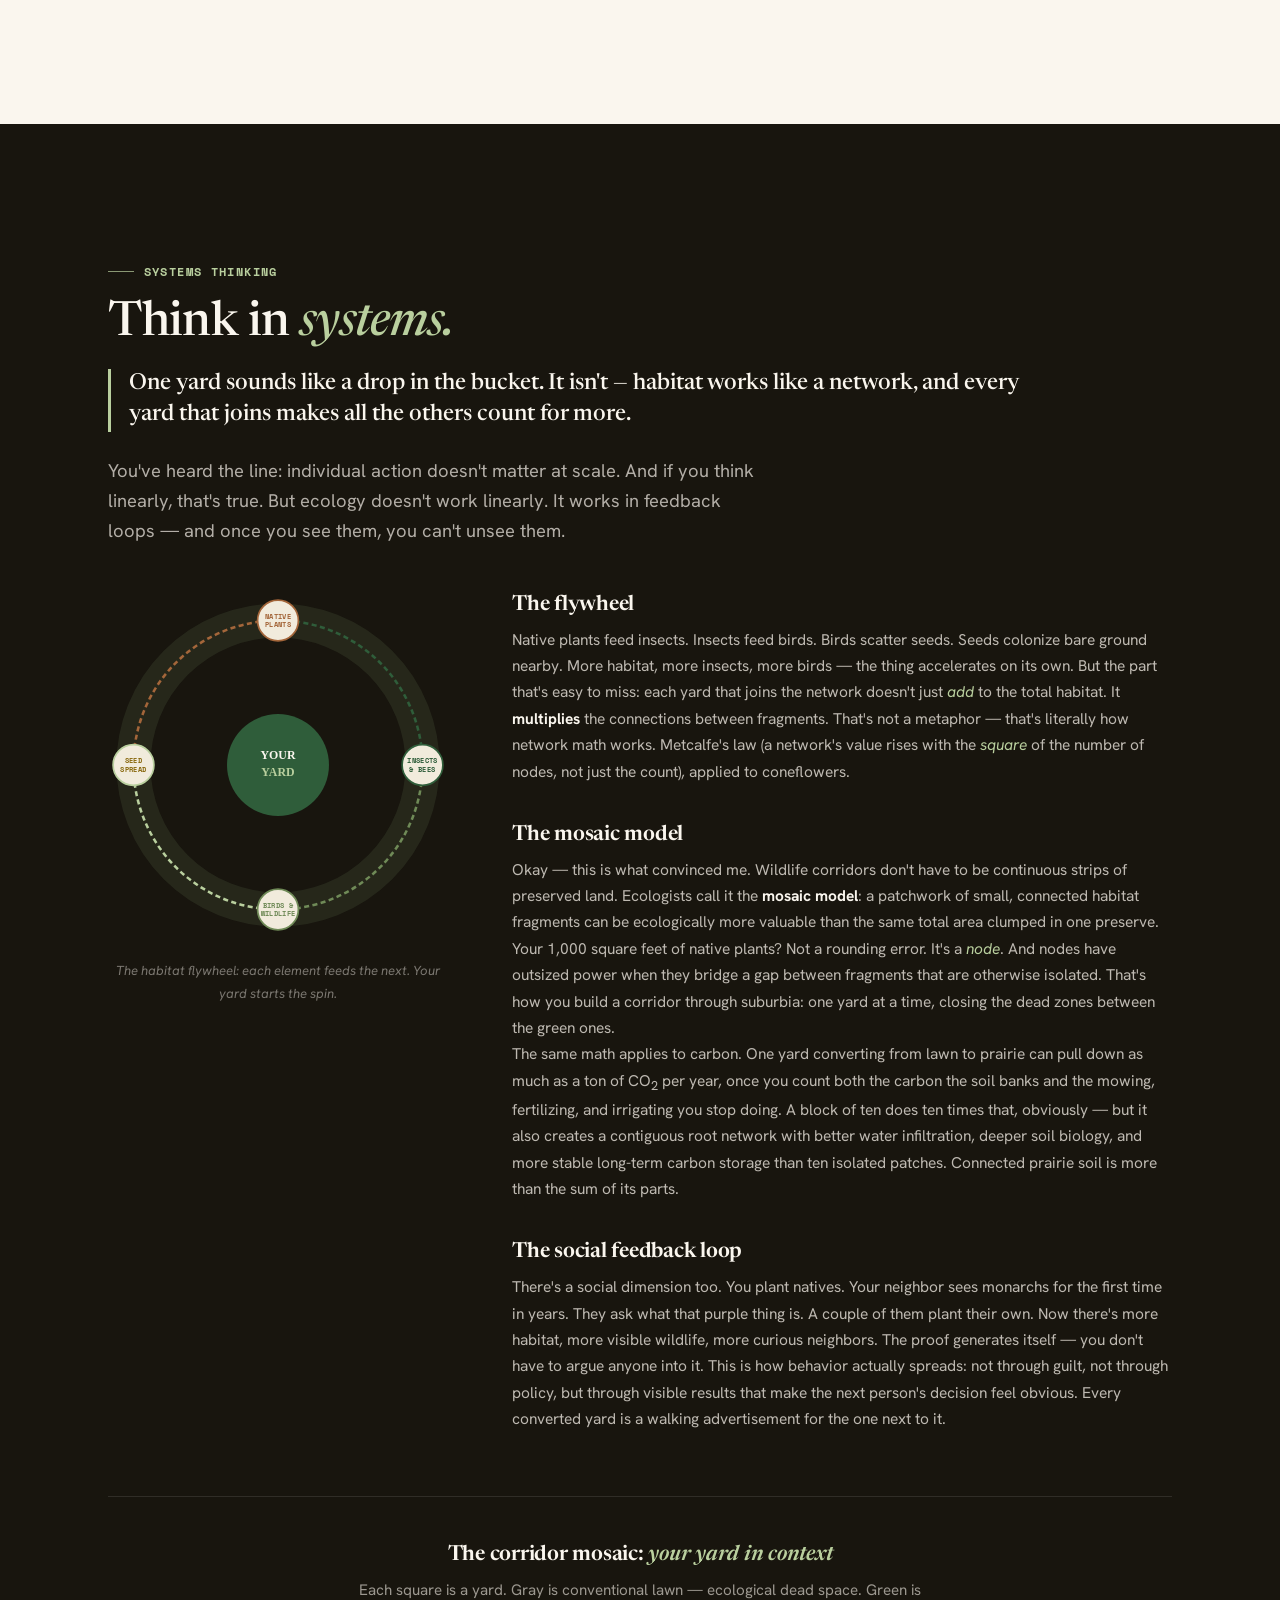
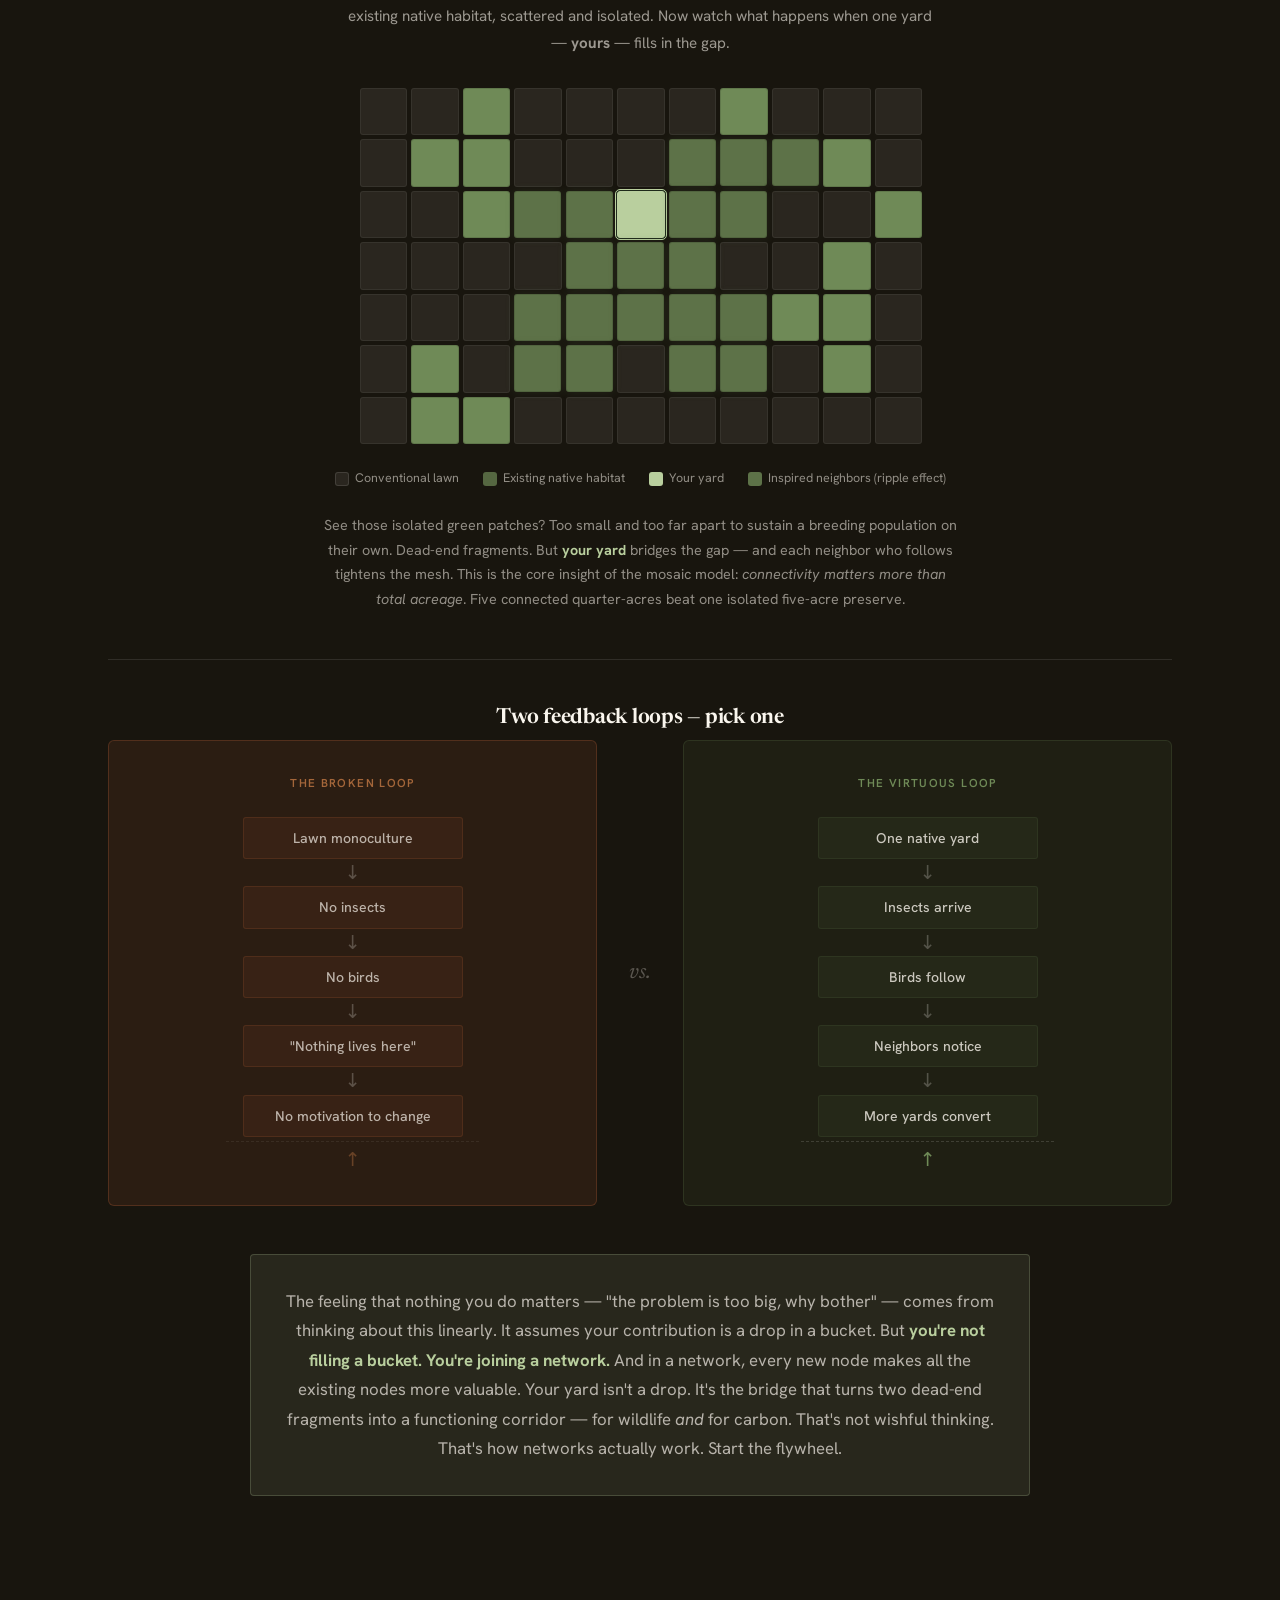
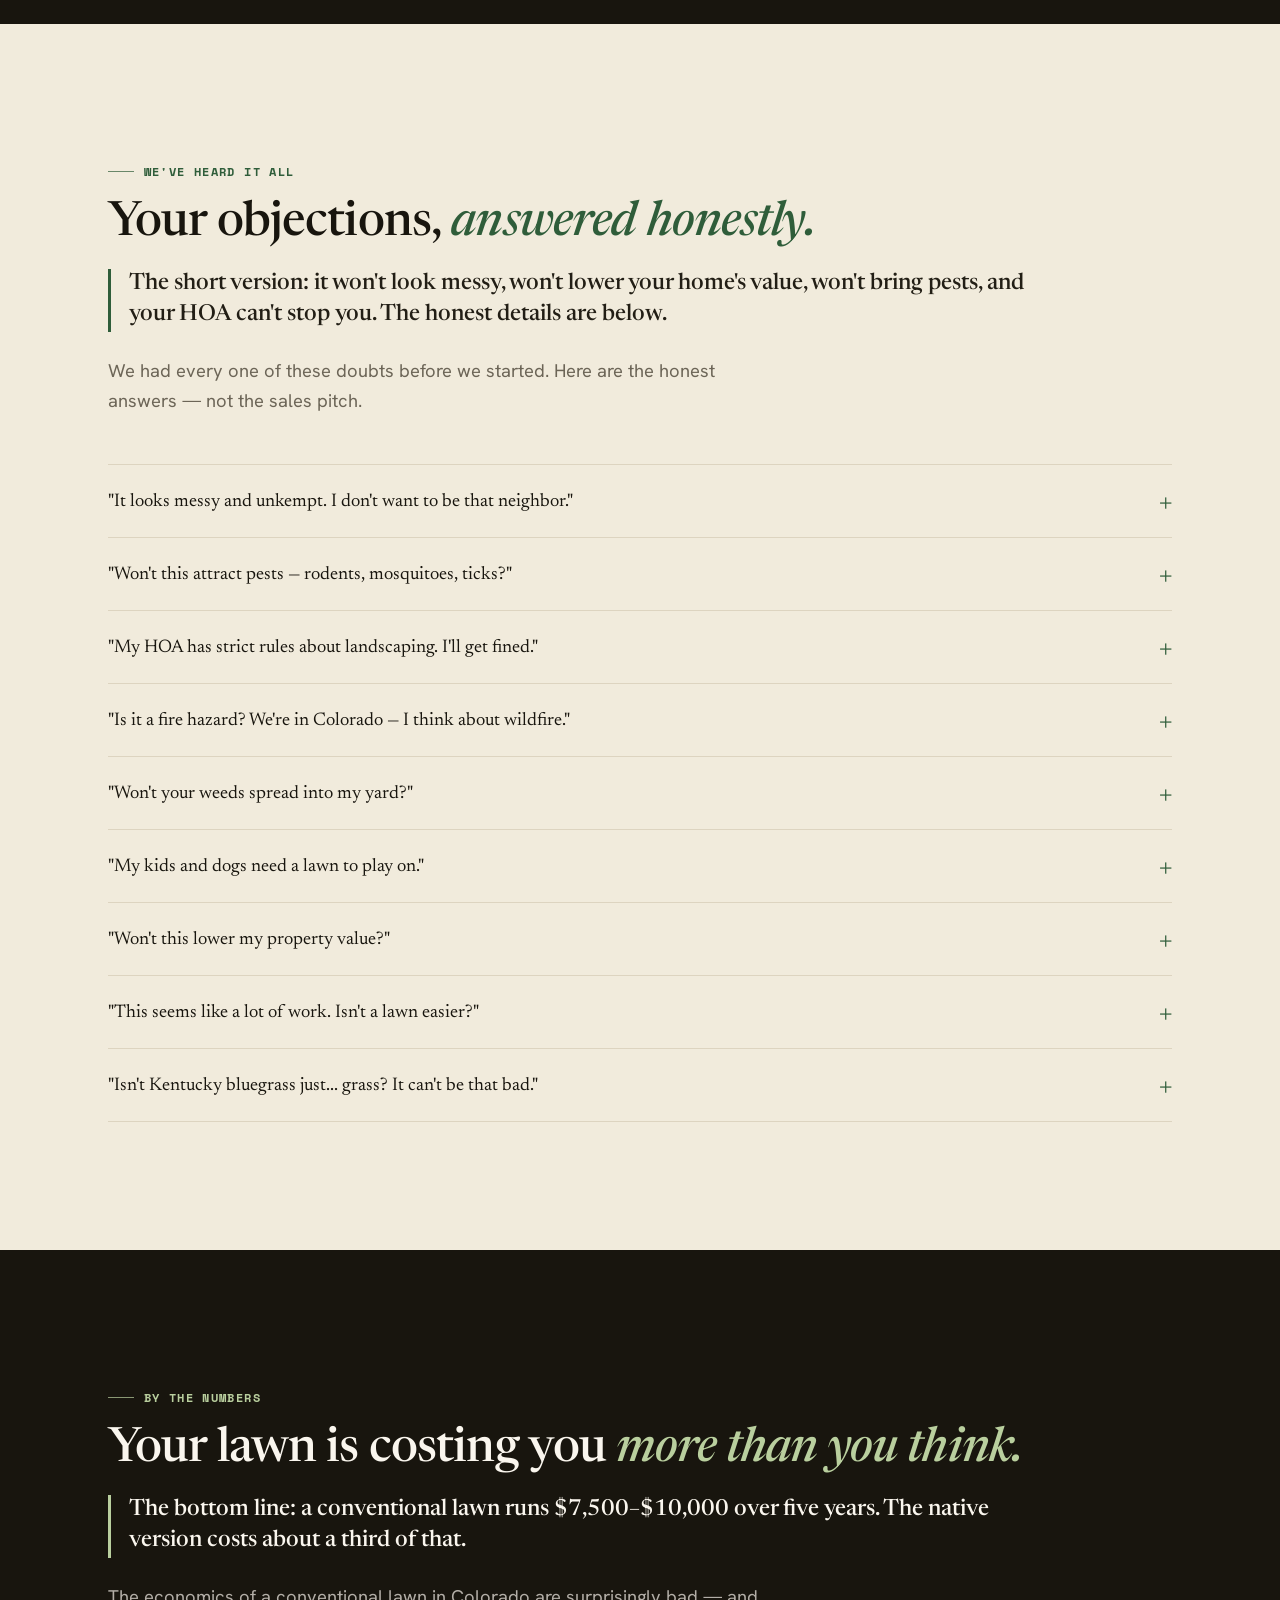
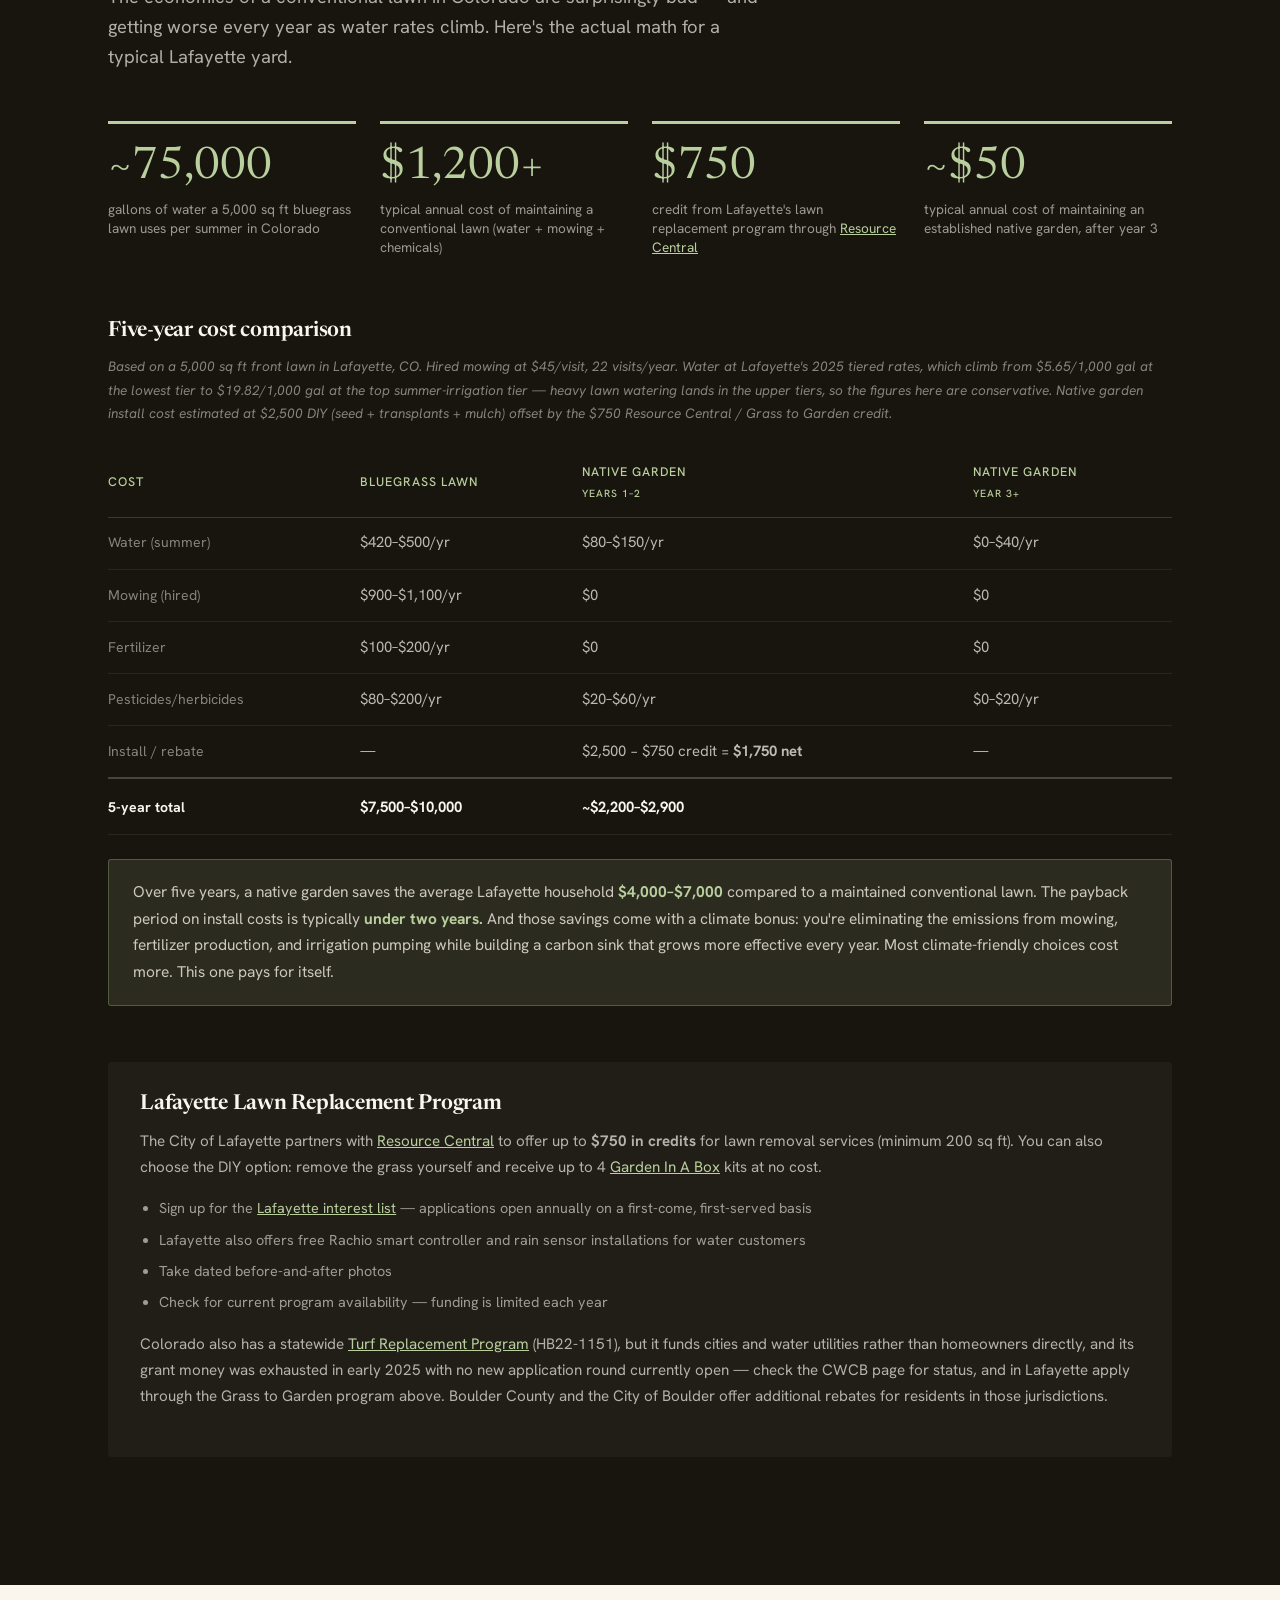
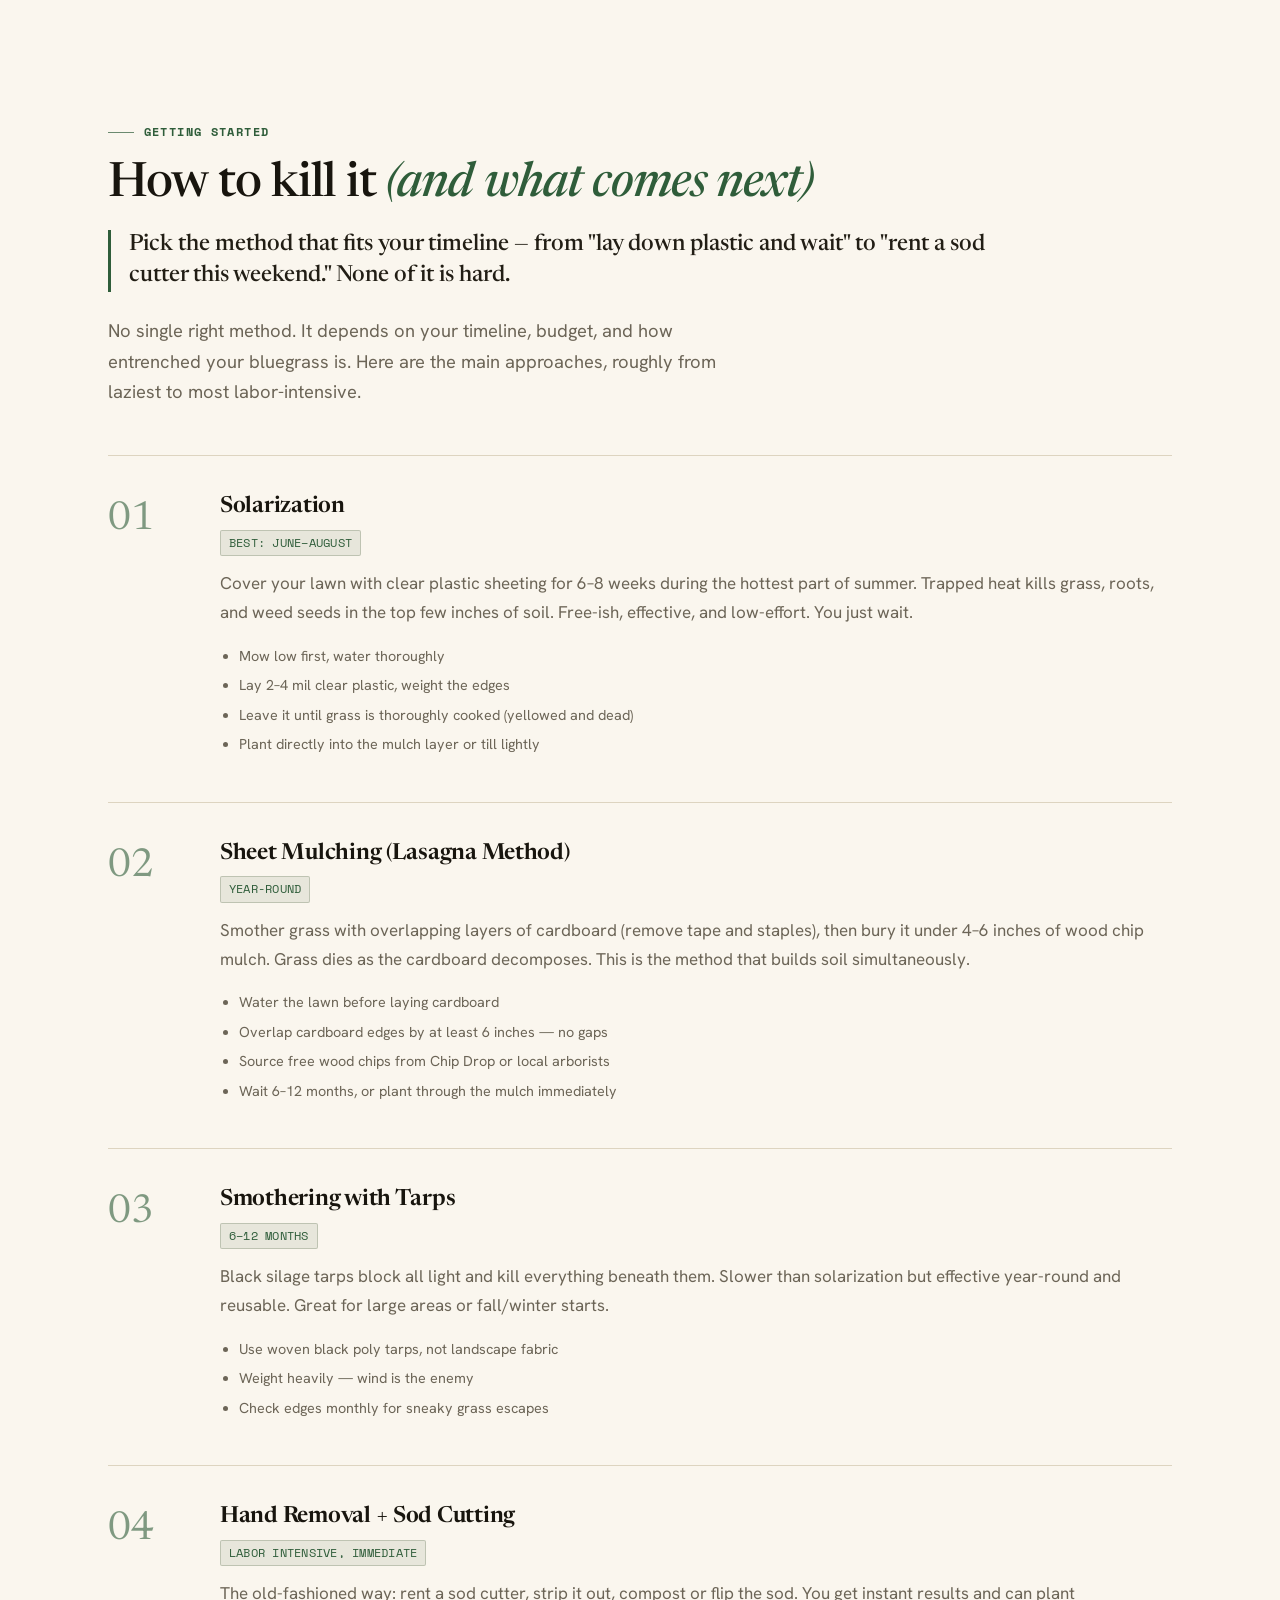
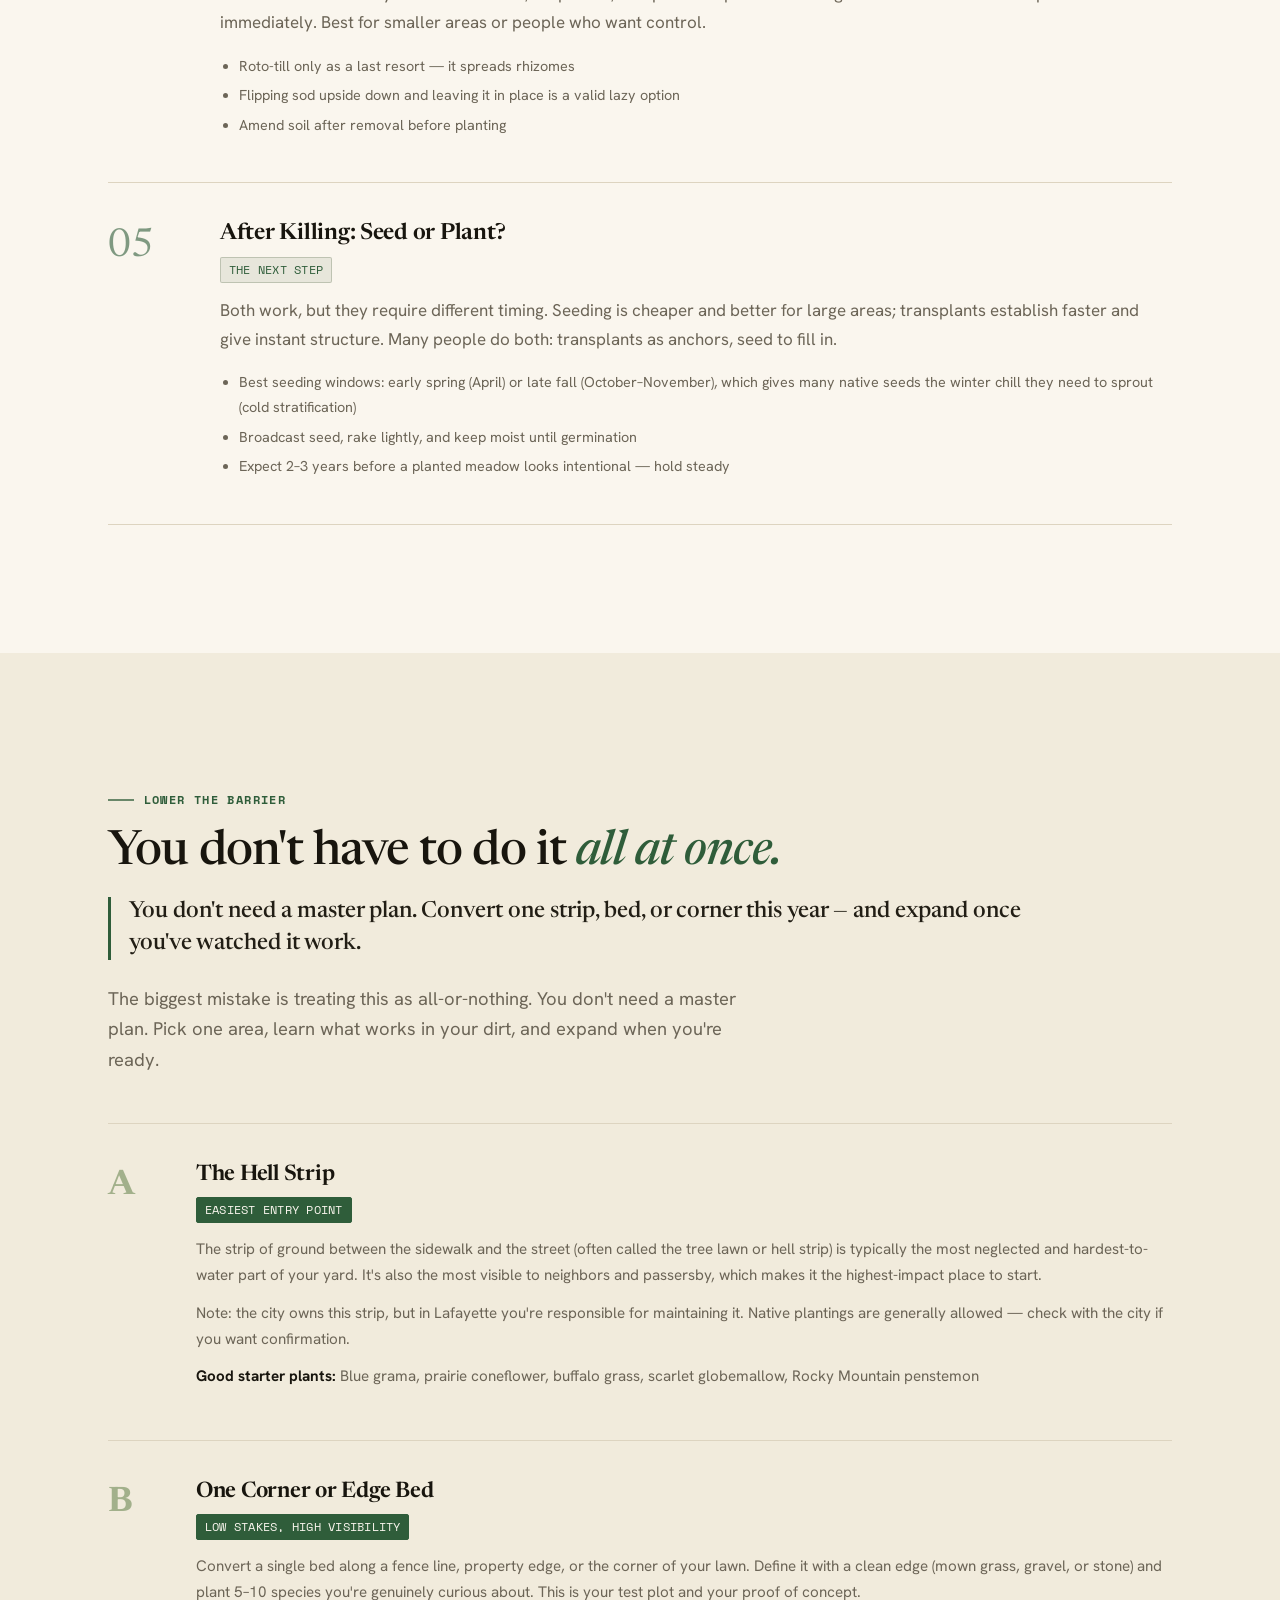
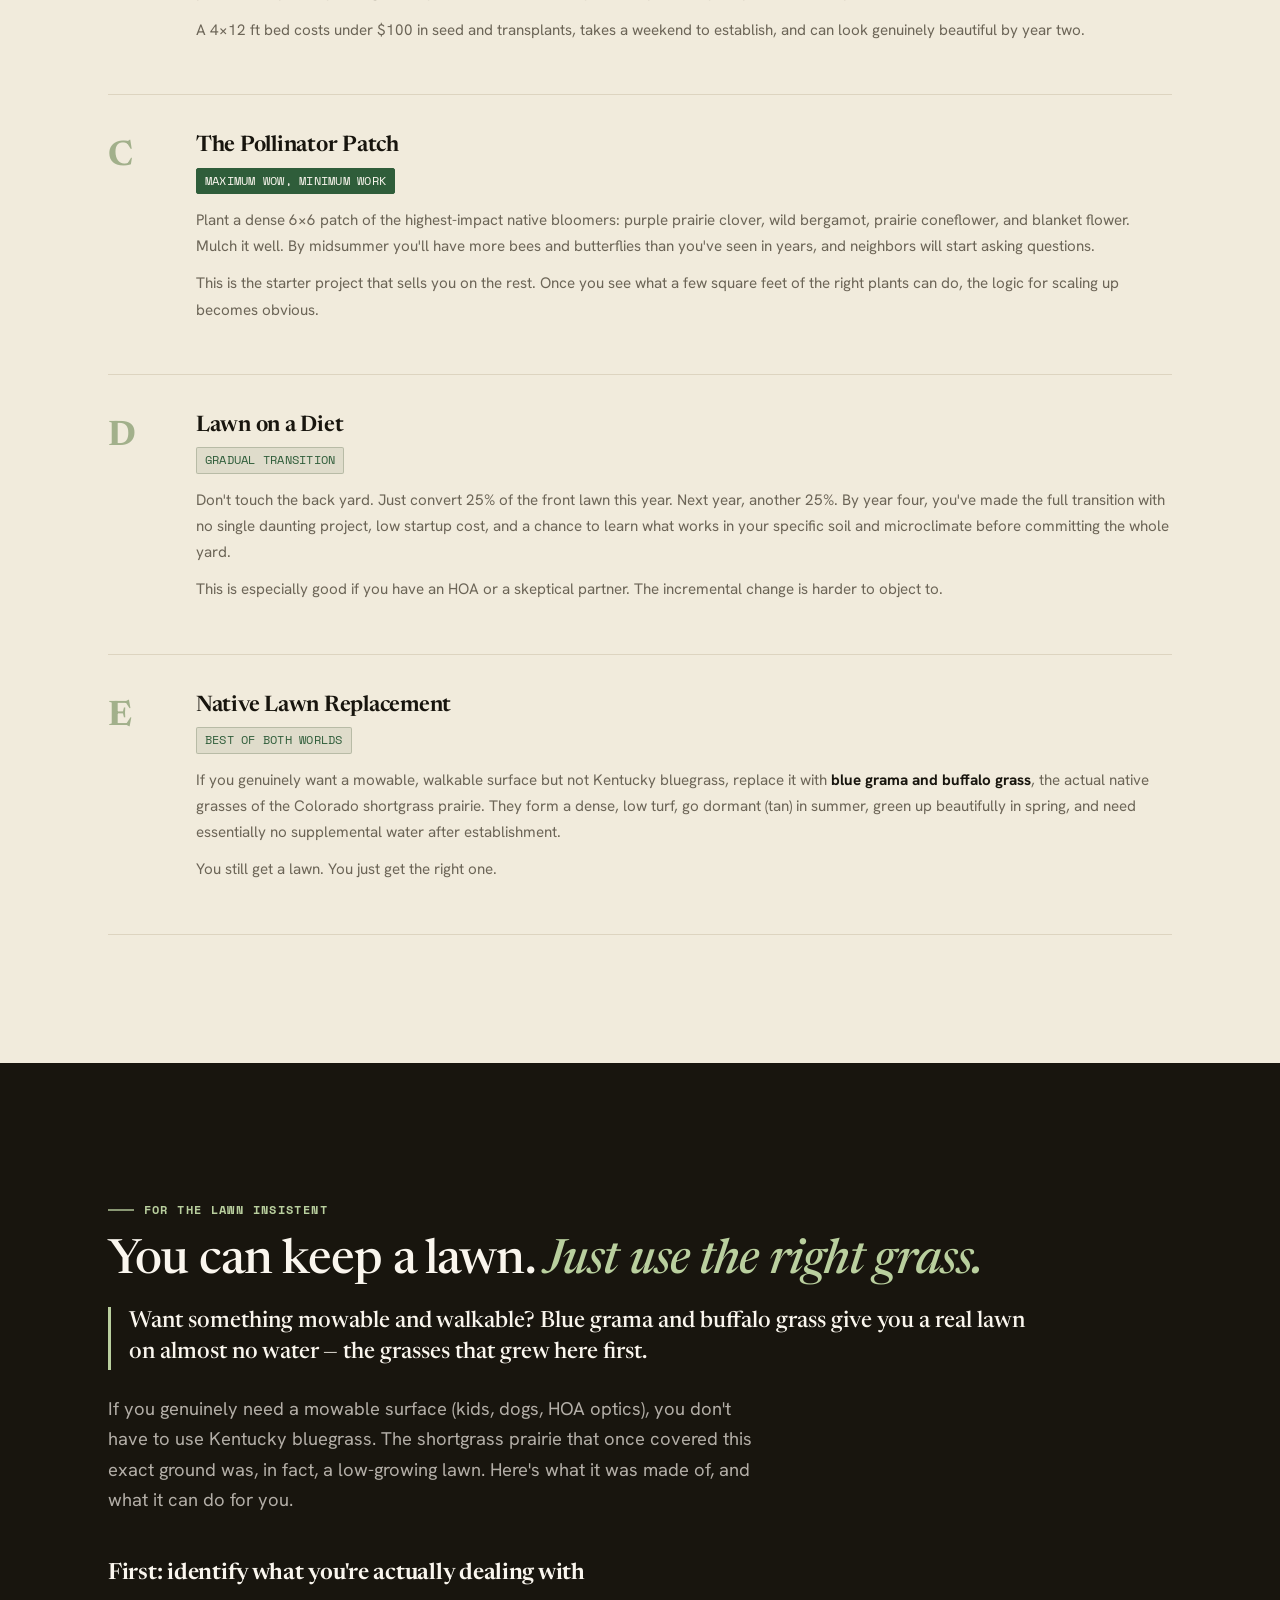
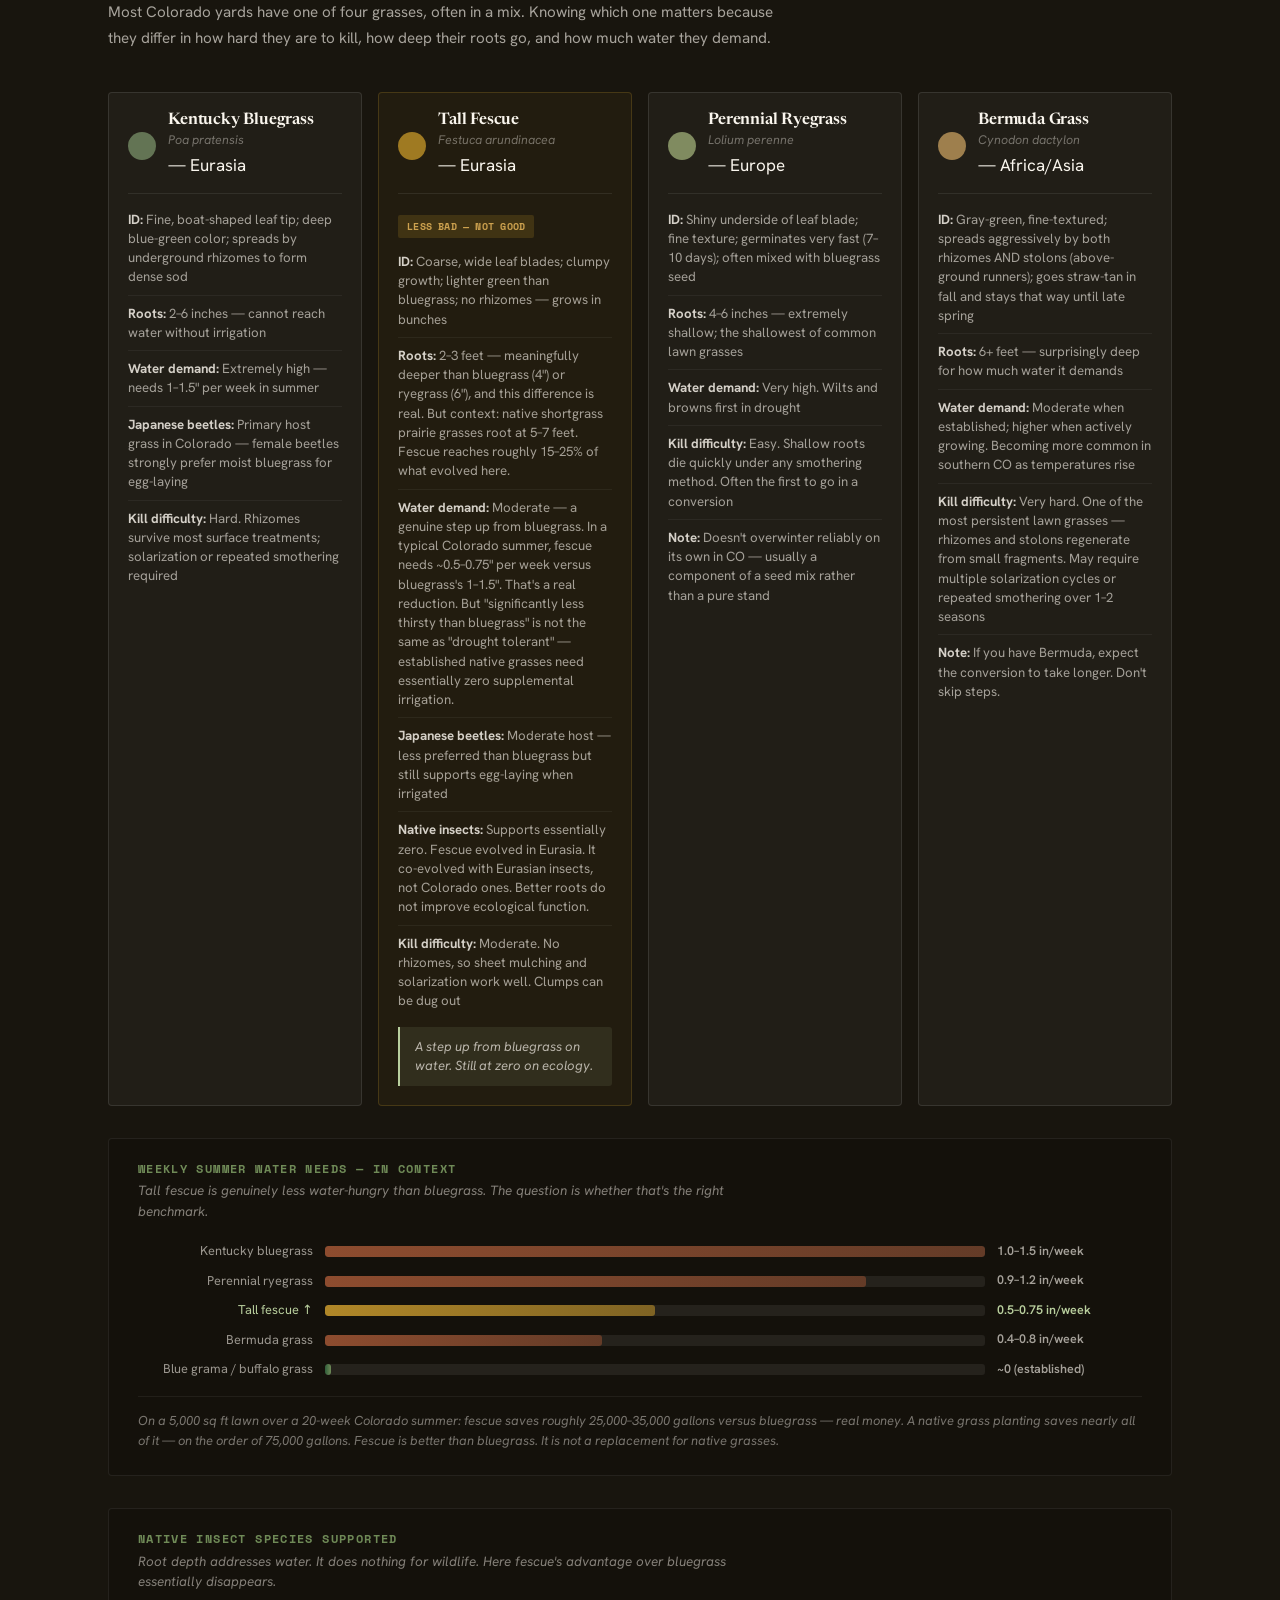
==== commit 827de05c: "Legibility + fact-check pass: add 30-second on-ramp, section skim-lines Fact corrections: - "more th" ====
--- a/index.html
+++ b/index.html
@@ -72,12 +72,34 @@
     <div class="hero-scroll-hint">&#8595;</div>
   </section>
 
+  <!-- 30-SECOND SUMMARY: fast on-ramp for skimmers -->
+  <section id="tldr" aria-label="The case in 30 seconds">
+    <div class="tldr-inner">
+      <div class="section-label">The 30-Second Version</div>
+      <div class="tldr-grid">
+        <div class="tldr-item">
+          <h3>It's cheaper</h3>
+          <p>A native yard saves the typical Lafayette household <strong>$4,000–$7,000 over five years</strong>, and pays back the install in under two.</p>
+        </div>
+        <div class="tldr-item">
+          <h3>It's alive</h3>
+          <p>It feeds the bees, butterflies, and insects that <strong>96% of birds</strong> need to raise their young — while banking carbon and soaking up the storms a lawn just sheds.</p>
+        </div>
+        <div class="tldr-item">
+          <h3>It's easy to start</h3>
+          <p>You don't have to convert everything. <strong>Start with one small patch.</strong> There's a $750 rebate waiting, and Colorado law protects your right to do it.</p>
+        </div>
+      </div>
+      <p class="tldr-foot">That's the whole argument. The rest of this page is the receipts. <a href="#why">Start with the case&nbsp;↓</a></p>
+    </div>
+  </section>
+
   <!-- WHY SECTION -->
   <section id="why">
     <div class="section-inner">
       <div class="section-label">The Case</div>
       <h2>Your lawn is an <em>ecological dead zone.</em></h2>
-      <p class="section-intro">Turf grass covers roughly 40 million acres in the US — more than any single crop we grow. It demands water, pesticides, and fossil fuels to produce exactly nothing: no food, no shelter, no real roots. The shortgrass prairie that covered this part of Colorado for millennia? Reduced to scattered fragments. And you're standing on a piece of where it used to be. Replacing your lawn with native prairie is one of the most direct, measurable things an individual can do about climate change — and unlike most climate actions, this one also saves you money and makes your yard more interesting.</p>
+      <p class="section-intro">Turf grass covers roughly 40 million acres in the US — the single largest irrigated crop in the country, an area the size of Wisconsin. It demands water, pesticides, and fossil fuels to produce exactly nothing: no food, no shelter, no real roots. The shortgrass prairie that covered this part of Colorado for millennia? Reduced to scattered fragments. And you're standing on a piece of where it used to be. Replacing your lawn with native prairie is one of the most direct, measurable things an individual can do about climate change — and unlike most climate actions, this one also saves you money and makes your yard more interesting.</p>
 
       <div class="cards">
         <div class="card">
@@ -93,7 +115,7 @@
         <div class="card">
           <div class="card-icon"><svg viewBox="0 0 24 24" fill="none" stroke="currentColor" stroke-width="1.6" stroke-linecap="round" stroke-linejoin="round" aria-hidden="true"><path d="M3 10h18M3 15h18M3 20h18"/><path d="M12 10V6"/><path d="M12 6.5C10.6 6.5 9.5 5.4 9.5 4 11 4 12 5 12 6.5Z"/><path d="M12 6.5C13.4 6.5 14.5 5.4 14.5 4 13 4 12 5 12 6.5Z"/></svg></div>
           <h3>Soil</h3>
-          <p>Lawn soil is typically compacted and biologically dead. Native plant roots rebuild soil structure, feed mycorrhizal networks, and sequester carbon. You go from a maintenance liability to a living system that improves itself every year.</p>
+          <p>Lawn soil is typically compacted and biologically dead. Native plant roots rebuild soil structure, feed the underground fungal (mycorrhizal) networks that trade nutrients with their roots, and sequester carbon. You go from a maintenance liability to a living system that improves itself every year.</p>
         </div>
         <div class="card">
           <div class="card-icon"><svg viewBox="0 0 24 24" fill="none" stroke="currentColor" stroke-width="1.6" stroke-linecap="round" stroke-linejoin="round" aria-hidden="true"><path d="M12 21s-6.4-5.6-6.4-10.4a6.4 6.4 0 0 1 12.8 0C18.4 15.4 12 21 12 21Z"/><circle cx="12" cy="10.4" r="2.3"/></svg></div>
@@ -181,6 +203,7 @@
     <div class="section-inner">
       <div class="section-label">Systems Thinking</div>
       <h2>Think in <em>systems.</em></h2>
+      <p class="section-takeaway">One yard sounds like a drop in the bucket. It isn't — habitat works like a network, and every yard that joins makes all the others count for more.</p>
       <p class="section-intro">You've heard the line: individual action doesn't matter at scale. And if you think linearly, that's true. But ecology doesn't work linearly. It works in feedback loops — and once you see them, you can't unsee them.</p>
 
       <div class="systems-layout">
@@ -236,13 +259,13 @@
 
           <div class="system-block">
             <h3>The flywheel</h3>
-            <p>Native plants feed insects. Insects feed birds. Birds scatter seeds. Seeds colonize bare ground nearby. More habitat, more insects, more birds — the thing accelerates on its own. But the part that's easy to miss: each yard that joins the network doesn't just <em>add</em> to the total habitat. It <strong>multiplies</strong> the connections between fragments. That's not a metaphor — that's literally how network math works. Metcalfe's law, applied to coneflowers.</p>
+            <p>Native plants feed insects. Insects feed birds. Birds scatter seeds. Seeds colonize bare ground nearby. More habitat, more insects, more birds — the thing accelerates on its own. But the part that's easy to miss: each yard that joins the network doesn't just <em>add</em> to the total habitat. It <strong>multiplies</strong> the connections between fragments. That's not a metaphor — that's literally how network math works. Metcalfe's law (a network's value rises with the <em>square</em> of the number of nodes, not just the count), applied to coneflowers.</p>
           </div>
 
           <div class="system-block">
             <h3>The mosaic model</h3>
             <p>Okay — this is what convinced me. Wildlife corridors don't have to be continuous strips of preserved land. Ecologists call it the <strong>mosaic model</strong>: a patchwork of small, connected habitat fragments can be ecologically more valuable than the same total area clumped in one preserve. Your 1,000 square feet of native plants? Not a rounding error. It's a <em>node</em>. And nodes have outsized power when they bridge a gap between fragments that are otherwise isolated. That's how you build a corridor through suburbia: one yard at a time, closing the dead zones between the green ones.</p>
-            <p>The same math applies to carbon. One yard converting from lawn to prairie sequesters a ton or two of CO<sub>2</sub> per year. A block of ten does ten times that, obviously — but it also creates a contiguous root network with better water infiltration, deeper soil biology, and more stable long-term carbon storage than ten isolated patches. Connected prairie soil is more than the sum of its parts.</p>
+            <p>The same math applies to carbon. One yard converting from lawn to prairie can pull down as much as a ton of CO<sub>2</sub> per year, once you count both the carbon the soil banks and the mowing, fertilizing, and irrigating you stop doing. A block of ten does ten times that, obviously — but it also creates a contiguous root network with better water infiltration, deeper soil biology, and more stable long-term carbon storage than ten isolated patches. Connected prairie soil is more than the sum of its parts.</p>
           </div>
 
           <div class="system-block">
@@ -401,6 +424,7 @@
     <div class="section-inner">
       <div class="section-label">We've heard it all</div>
       <h2>Your objections, <em>answered honestly.</em></h2>
+      <p class="section-takeaway">The short version: it won't look messy, won't lower your home's value, won't bring pests, and your HOA can't stop you. The honest details are below.</p>
       <p class="section-intro">We had every one of these doubts before we started. Here are the honest answers — not the sales pitch.</p>
 
       <div class="faq-list">
@@ -426,7 +450,7 @@
             <p>The opposite is closer to true. Conventional lawns are actually prime pest habitat, and the data on this for Colorado is striking.</p>
             <p><strong>Japanese beetles.</strong> Popillia japonica was first detected in Colorado in the mid-1990s and has spread rapidly across the Front Range ever since. The reason: irrigated Kentucky bluegrass lawns are their perfect breeding ground. Female beetles lay eggs in moist, well-watered turf; the larvae (white grubs) spend months underground eating grass roots before emerging as adults. Over-irrigated suburban lawns are essentially beetle nurseries. Reducing or eliminating lawn irrigation directly reduces Japanese beetle populations — this is now standard advice from CSU Extension. A dry, native grass planting offers dramatically less attractive breeding habitat.</p>
             <p><strong>Grubs, skunks, and raccoons.</strong> Skunks and raccoons tear up lawns specifically to eat those grubs. If you've had your lawn dug up overnight, thank the grub population your irrigation schedule created. Remove the grubs' habitat and you remove the animals digging for them.</p>
-            <p><strong>Mosquitoes</strong> breed in standing water, not in plants. A rain garden or bioswale planted with natives can actually <em>reduce</em> mosquito habitat by draining standing water faster. Native plantings also support predatory insects (dragonflies, parasitic wasps, ground beetles) that keep pest populations in check naturally.</p>
+            <p><strong>Mosquitoes</strong> breed in standing water, not in plants. A rain garden or bioswale (a shallow, planted dip that catches and drains runoff) can actually <em>reduce</em> mosquito habitat by draining standing water faster. Native plantings also support predatory insects (dragonflies, parasitic wasps, ground beetles) that keep pest populations in check naturally.</p>
             <p>Ticks in Colorado are much less of an issue than in the humid East, and they're not associated with native gardens specifically. Keep mown edges at entry points if you're concerned.</p>
           </div>
         </div>
@@ -512,7 +536,7 @@
             <span class="faq-icon">+</span>
           </button>
           <div class="faq-answer">
-            <p>Kentucky bluegrass is native to the steppes of Europe and Central Asia. It was imported in the 1600s and has since spread across most of North America, outcompeting native grasses in disturbed areas. In Colorado, it escapes lawn edges into riparian corridors and grassland remnants where it displaces native species.</p>
+            <p>Kentucky bluegrass is native to the steppes of Europe and Central Asia. It was imported in the 1600s and has since spread across most of North America, outcompeting native grasses in disturbed areas. In Colorado, it escapes lawn edges into riparian corridors (the green ribbons of habitat along streams) and grassland remnants where it displaces native species.</p>
             <p>More importantly: it supports almost no native insects. Native oaks (Quercus) support over 500 species of caterpillar. Native goldenrod supports 115 species. Kentucky bluegrass supports functionally none. It didn't co-evolve with anything here. A biological desert that happens to look green for about three months of the year.</p>
             <p>Doug Tallamy's research frames this starkly: every square foot of exotic monoculture is a square foot that produces no food for the insects that feed birds, that feed larger predators. The cumulative effect of 40 million acres of lawn is a wildlife catastrophe in slow motion.</p>
           </div>
@@ -527,11 +551,12 @@
     <div class="section-inner">
       <div class="section-label">By the Numbers</div>
       <h2>Your lawn is costing you <em>more than you think.</em></h2>
+      <p class="section-takeaway">The bottom line: a conventional lawn runs $7,500–$10,000 over five years. The native version costs about a third of that.</p>
       <p class="section-intro">The economics of a conventional lawn in Colorado are surprisingly bad — and getting worse every year as water rates climb. Here's the actual math for a typical Lafayette yard.</p>
 
       <div class="econ-big-numbers">
         <div class="econ-stat">
-          <div class="econ-number">~93,000</div>
+          <div class="econ-number">~75,000</div>
           <div class="econ-label">gallons of water a 5,000 sq ft bluegrass lawn uses per summer in Colorado</div>
         </div>
         <div class="econ-stat">
@@ -623,6 +648,7 @@
     <div class="section-inner">
       <div class="section-label">Getting Started</div>
       <h2>How to kill it <em>(and what comes next)</em></h2>
+      <p class="section-takeaway">Pick the method that fits your timeline — from "lay down plastic and wait" to "rent a sod cutter this weekend." None of it is hard.</p>
       <p class="section-intro">No single right method. It depends on your timeline, budget, and how entrenched your bluegrass is. Here are the main approaches, roughly from laziest to most labor-intensive.</p>
 
       <div class="methods">
@@ -692,7 +718,7 @@
             <span class="tag">The next step</span>
             <p>Both work, but they require different timing. Seeding is cheaper and better for large areas; transplants establish faster and give instant structure. Many people do both: transplants as anchors, seed to fill in.</p>
             <ul>
-              <li>Best seeding windows: early spring (April) or late fall (October–November) for cold stratification</li>
+              <li>Best seeding windows: early spring (April) or late fall (October–November), which gives many native seeds the winter chill they need to sprout (cold stratification)</li>
               <li>Broadcast seed, rake lightly, and keep moist until germination</li>
               <li>Expect 2–3 years before a planted meadow looks intentional — hold steady</li>
             </ul>
@@ -708,6 +734,7 @@
     <div class="section-inner">
       <div class="section-label">Lower the Barrier</div>
       <h2>You don't have to do it <em>all at once.</em></h2>
+      <p class="section-takeaway">You don't need a master plan. Convert one strip, bed, or corner this year — and expand once you've watched it work.</p>
       <p class="section-intro">The biggest mistake is treating this as all-or-nothing. You don't need a master plan. Pick one area, learn what works in your dirt, and expand when you're ready.</p>
 
       <div class="start-grid">
@@ -772,6 +799,7 @@
     <div class="section-inner">
       <div class="section-label">For the Lawn Insistent</div>
       <h2>You can keep a lawn. <em>Just use the right grass.</em></h2>
+      <p class="section-takeaway">Want something mowable and walkable? Blue grama and buffalo grass give you a real lawn on almost no water — the grasses that grew here first.</p>
       <p class="section-intro">If you genuinely need a mowable surface (kids, dogs, HOA optics), you don't have to use Kentucky bluegrass. The shortgrass prairie that once covered this exact ground was, in fact, a low-growing lawn. Here's what it was made of, and what it can do for you.</p>
 
       <!-- WHAT YOU'VE GOT -->
@@ -884,7 +912,7 @@
               <span class="water-val">~0 (established)</span>
             </div>
           </div>
-          <p class="water-context-note">On a 5,000 sq ft lawn over a 20-week Colorado summer: fescue saves roughly 25,000–35,000 gallons versus bluegrass — real money. A native grass planting saves the full 50,000–75,000 gallons. Fescue is better than bluegrass. It is not a replacement for native grasses.</p>
+          <p class="water-context-note">On a 5,000 sq ft lawn over a 20-week Colorado summer: fescue saves roughly 25,000–35,000 gallons versus bluegrass — real money. A native grass planting saves nearly all of it — on the order of 75,000 gallons. Fescue is better than bluegrass. It is not a replacement for native grasses.</p>
         </div>
 
         <!-- Insect support comparison -->
@@ -1426,6 +1454,7 @@
         <h3 class="woody-head">Shrubs that earn their space</h3>
         <ul class="tree-list">
           <li>
+            <img class="woody-thumb" src="images/plants/serviceberry.jpg" alt="Serviceberry" width="80" height="80" loading="lazy">
             <div class="tree-name">Serviceberry <em>(Amelanchier alnifolia)</em></div>
             <p>Clouds of white bloom in April, then sweet blue-purple berries by midsummer — one of the highest-value wildlife shrubs you can plant.</p>
             <div class="wild-tags">
@@ -1436,6 +1465,7 @@
             </div>
           </li>
           <li>
+            <img class="woody-thumb" src="images/plants/golden_currant.jpg" alt="Golden currant" width="80" height="80" loading="lazy">
             <div class="tree-name">Golden currant <em>(Ribes aureum)</em></div>
             <p>Clove-scented yellow flowers in spring, translucent berries by summer. Tidy enough for a front yard, generous enough for the birds.</p>
             <div class="wild-tags">
@@ -1445,6 +1475,7 @@
             </div>
           </li>
           <li>
+            <img class="woody-thumb" src="images/plants/wild_plum.jpg" alt="Wild plum" width="80" height="80" loading="lazy">
             <div class="tree-name">Wild plum <em>(Prunus americana)</em></div>
             <p>Suckering thickets of fragrant white spring flowers and tart red plums. The dense cover alone makes it worth a back corner.</p>
             <div class="wild-tags">
@@ -1455,6 +1486,7 @@
             </div>
           </li>
           <li>
+            <img class="woody-thumb" src="images/plants/western_snowberry.jpg" alt="Western snowberry" width="80" height="80" loading="lazy">
             <div class="tree-name">Western snowberry <em>(Symphoricarpos occidentalis)</em></div>
             <p>Pink summer bells, then waxy white berries that hang on through winter when little else is left on the table.</p>
             <div class="wild-tags">
@@ -1464,6 +1496,7 @@
             </div>
           </li>
           <li>
+            <img class="woody-thumb" src="images/plants/threeleaf_sumac.jpg" alt="Three-leaf sumac" width="80" height="80" loading="lazy">
             <div class="tree-name">Three-leaf sumac <em>(Rhus trilobata)</em></div>
             <p>Early pollen, tart red "lemonade" berries, and dense low cover — with brilliant orange-red fall color thrown in.</p>
             <div class="wild-tags">
@@ -1473,6 +1506,7 @@
             </div>
           </li>
           <li>
+            <img class="woody-thumb" src="images/plants/rabbitbrush.jpg" alt="Rabbitbrush" width="80" height="80" loading="lazy">
             <div class="tree-name">Rabbitbrush <em>(Ericameria nauseosa)</em></div>
             <p>Late-season gold when almost nothing else blooms — the single most important fall nectar source on the prairie.</p>
             <div class="wild-tags">
@@ -1489,6 +1523,7 @@
         <h3 class="woody-head">Trees, where there's room</h3>
         <ul class="tree-list">
           <li>
+            <img class="woody-thumb" src="images/plants/bur_oak.jpg" alt="Bur oak" width="80" height="80" loading="lazy">
             <div class="tree-name">Bur oak <em>(Quercus macrocarpa)</em></div>
             <p>The keystone — built for open savannah, deep-rooted and good for a century. No tree feeds more caterpillars, and caterpillars are what baby birds eat. <strong>Plant instead of a Norway maple.</strong></p>
             <div class="wild-tags">
@@ -1498,6 +1533,7 @@
             </div>
           </li>
           <li>
+            <img class="woody-thumb" src="images/plants/gambel_oak.jpg" alt="Gambel oak" width="80" height="80" loading="lazy">
             <div class="tree-name">Gambel oak <em>(Quercus gambelii)</em></div>
             <p>The foothills' own thicket-forming oak. A wild, layered edge instead of a clipped privacy hedge.</p>
             <div class="wild-tags">
@@ -1507,6 +1543,7 @@
             </div>
           </li>
           <li>
+            <img class="woody-thumb" src="images/plants/chokecherry.jpg" alt="Chokecherry" width="80" height="80" loading="lazy">
             <div class="tree-name">Chokecherry <em>(Prunus virginiana)</em></div>
             <p>Small tree, enormous value — a caterpillar keystone like the oaks, with spring flowers and summer fruit. <strong>Plant instead of a Bradford pear.</strong></p>
             <div class="wild-tags">
@@ -1517,6 +1554,7 @@
             </div>
           </li>
           <li>
+            <img class="woody-thumb" src="images/plants/netleaf_hackberry.jpg" alt="Netleaf hackberry" width="80" height="80" loading="lazy">
             <div class="tree-name">Netleaf hackberry <em>(Celtis reticulata)</em></div>
             <p>Tough, overlooked, and excellent — it shrugs off heat, wind, and lousy alkaline soil while feeding a surprising crowd.</p>
             <div class="wild-tags">
@@ -1526,6 +1564,7 @@
             </div>
           </li>
           <li>
+            <img class="woody-thumb" src="images/plants/plains_cottonwood.jpg" alt="Plains cottonwood" width="80" height="80" loading="lazy">
             <div class="tree-name">Plains cottonwood <em>(Populus deltoides)</em></div>
             <p>The signature giant of the plains rivers — and a five-star host. Big and genuinely thirsty, so right only with a low, damp spot and real room.</p>
             <div class="wild-tags">
@@ -1535,6 +1574,7 @@
             </div>
           </li>
           <li>
+            <img class="woody-thumb" src="images/plants/rocky_mountain_juniper.jpg" alt="Rocky Mountain juniper" width="80" height="80" loading="lazy">
             <div class="tree-name">Rocky Mountain juniper <em>(Juniperus scopulorum)</em></div>
             <p>Native evergreen for screening and winter cover. A real alternative to the overplanted, disease-prone Austrian pine.</p>
             <div class="wild-tags">
@@ -1555,6 +1595,7 @@
     <div class="section-inner">
       <div class="section-label">Meet Your Neighbors</div>
       <h2>These are <em>bees</em>, not wasps.</h2>
+      <p class="section-takeaway">The insects that move into a native garden are gentle, mostly solitary, and have zero interest in you or your picnic — nothing like the yellowjackets at a barbecue.</p>
       <p class="section-intro">Everyone on the Front Range has a legitimate grievance with yellowjackets. But the insects that move into a native garden are a completely different story. Colorado is home to roughly <strong>950 native bee species</strong> — and almost none of them want anything to do with you, your picnic, or your soda can.</p>
 
       <div class="bee-grid">
@@ -1627,8 +1668,8 @@
 
       <div class="bee-vs-wasp">
         <h3>So what about the yellowjackets?</h3>
-        <p>Yellowjackets and paper wasps are <strong>not bees</strong> — they're a completely different branch of Hymenoptera. They're attracted to human food (especially protein and sugar), which is why they show up at barbecues. Native bees have zero interest in your hamburger. They want pollen and nectar from flowers — specifically, the native flowers they co-evolved with.</p>
-        <p>And worth knowing: native plantings draw bees looking for pollen and nectar, not the scavenging yellowjackets that crash your cookout for protein and sugar. A native garden won't manufacture a yellowjacket problem — and the wasps it does host are themselves predators, hunting the caterpillars and flies that would otherwise chew through a garden. They're part of the same working ecosystem, not a sign that something has gone wrong.</p>
+        <p>Yellowjackets and paper wasps are <strong>not bees</strong> — they're a completely different branch of Hymenoptera, the insect order that also includes ants. They're attracted to human food (especially protein and sugar), which is why they show up at barbecues. Native bees have zero interest in your hamburger. They want pollen and nectar from flowers — specifically, the native flowers they co-evolved with.</p>
+        <p>So a native garden won't manufacture a yellowjacket problem — those are scavengers after your barbecue, not your flowers. And the wasps it <em>does</em> host are mostly predators, hunting the caterpillars and flies that would otherwise chew through it. They're part of the same working ecosystem, not a sign that something has gone wrong.</p>
       </div>
 
       <p class="bee-photo-credit">Bee photos via <a href="https://commons.wikimedia.org" target="_blank" rel="noopener">Wikimedia Commons</a>, used under Creative Commons licenses.</p>
@@ -1641,6 +1682,7 @@
     <div class="section-inner">
       <div class="section-label">Know Your Rights</div>
       <h2>Colorado law is <em>on your side.</em></h2>
+      <p class="section-takeaway">Two state laws (2021 and 2023) bar your HOA from forcing you to keep turf or banning native landscaping — and let you take them to court if they try.</p>
       <p class="section-intro">You have way more legal protection for native landscaping than most people realize. Here's what you need to know before your HOA sends a letter — and exactly what to do when they do.</p>
 
       <div class="legal-grid">
@@ -1655,7 +1697,7 @@
             <li>HOAs <strong>must allow</strong> an option of at least 80% drought-tolerant plantings and <strong>cannot prohibit vegetable gardens</strong></li>
             <li>HOAs of detached single-family homes <strong>must offer at least three pre-approved water-wise landscaping designs</strong></li>
             <li>HOAs <strong>can</strong> still set reasonable maintenance and aesthetic standards — but they can't mandate grass specifically</li>
-            <li>If your HOA wrongfully prohibits or penalizes xeriscape or native landscaping, SB23-178 lets you take the association to court and recover damages of at least $500 — after you give written notice and a 45-day period to cure. (Separately, an HOA that ignores a written request for its governing documents faces a $50/day penalty up to $500, which is useful if you need those records.)</li>
+            <li>If your HOA wrongfully prohibits or penalizes xeriscape or native landscaping, SB23-178 lets you take the association to court and recover the greater of $500 or your actual damages — after you give written notice and a 45-day period to cure. (Separately, an HOA that ignores a written request for its governing documents faces a $50/day penalty up to $500, which is useful if you need those records.)</li>
           </ul>
           <p>Both bills passed with bipartisan support. They were a direct response to HOAs fining homeowners for converting lawns during drought years.</p>
         </div>
--- a/styles.css
+++ b/styles.css
@@ -356,6 +356,94 @@
   color: var(--text-light);
   opacity: 0.5;
   font-size: 1.1rem;
+}
+
+/* =====================================================
+   30-SECOND SUMMARY (fast on-ramp under the hero)
+   ===================================================== */
+#tldr { background: var(--cream); }
+.tldr-inner {
+  max-width: var(--max-width);
+  margin: 0 auto;
+  padding: 72px 28px 80px;
+}
+.tldr-grid {
+  display: grid;
+  grid-template-columns: repeat(3, 1fr);
+  gap: 1.5rem;
+  margin-top: 1.4rem;
+  counter-reset: tldrnum;
+}
+.tldr-item {
+  position: relative;
+  border-top: 1.5px solid var(--text);
+  padding: 1.2rem 1.3rem 0.4rem 0;
+}
+.tldr-item::before {
+  counter-increment: tldrnum;
+  content: counter(tldrnum, decimal-leading-zero);
+  position: absolute;
+  top: 0.9rem;
+  right: 0;
+  font-family: var(--font-mono);
+  font-size: 0.72rem;
+  color: var(--tan);
+  letter-spacing: 0.05em;
+}
+.tldr-item h3 {
+  font-size: 1.45rem;
+  margin-bottom: 0.45rem;
+  color: var(--olive);
+}
+.tldr-item p {
+  font-size: 1rem;
+  color: var(--text-light);
+  line-height: 1.6;
+}
+.tldr-item strong { color: var(--text); font-weight: 600; }
+.tldr-foot {
+  margin-top: 2rem;
+  font-family: var(--font-serif);
+  font-style: italic;
+  font-size: 1.15rem;
+  color: var(--text);
+  max-width: var(--measure);
+}
+.tldr-foot a {
+  font-style: normal;
+  font-family: var(--font-sans);
+  font-weight: 600;
+  color: var(--gold);
+  border-bottom: 1.5px solid currentColor;
+  white-space: nowrap;
+}
+
+/* =====================================================
+   SECTION TAKEAWAY (skim-line / standfirst per section)
+   ===================================================== */
+.section-takeaway {
+  font-family: var(--font-serif);
+  font-variation-settings: var(--frau-soft);
+  font-size: 1.4rem;
+  line-height: 1.4;
+  font-weight: 500;
+  color: var(--text);
+  max-width: var(--measure);
+  margin: 0 0 1.5rem;
+  padding-left: 1.1rem;
+  border-left: 3px solid var(--gold);
+}
+/* Dark/ink sections: lift the copy to paper white; the border picks up the
+   light prairie-green accent automatically via the --gold flip above */
+#systems .section-takeaway,
+#economics .section-takeaway,
+#native-lawn .section-takeaway,
+#bees .section-takeaway { color: var(--off-white); }
+
+@media (max-width: 760px) {
+  .tldr-grid { grid-template-columns: 1fr; }
+  .tldr-inner { padding: 56px 22px 60px; }
+  .section-takeaway { font-size: 1.2rem; }
 }
 
 /* =====================================================
@@ -2953,6 +3041,24 @@
   border-bottom: 1px solid var(--tan);
 }
 .woody-group .tree-list { border-top: none; padding-top: 0; }
+.woody-group .tree-list li {
+  display: grid;
+  grid-template-columns: 80px 1fr;
+  column-gap: 1rem;
+}
+.woody-group .tree-list li > :not(.woody-thumb) { grid-column: 2; }
+.woody-thumb {
+  grid-column: 1;
+  grid-row: 1 / span 3;
+  align-self: start;
+  width: 80px;
+  height: 80px;
+  border-radius: 7px;
+  object-fit: cover;
+  border: 1px solid var(--tan);
+  background: var(--off-white);
+  filter: saturate(0.95);
+}
 
 .wild-legend {
   display: flex;
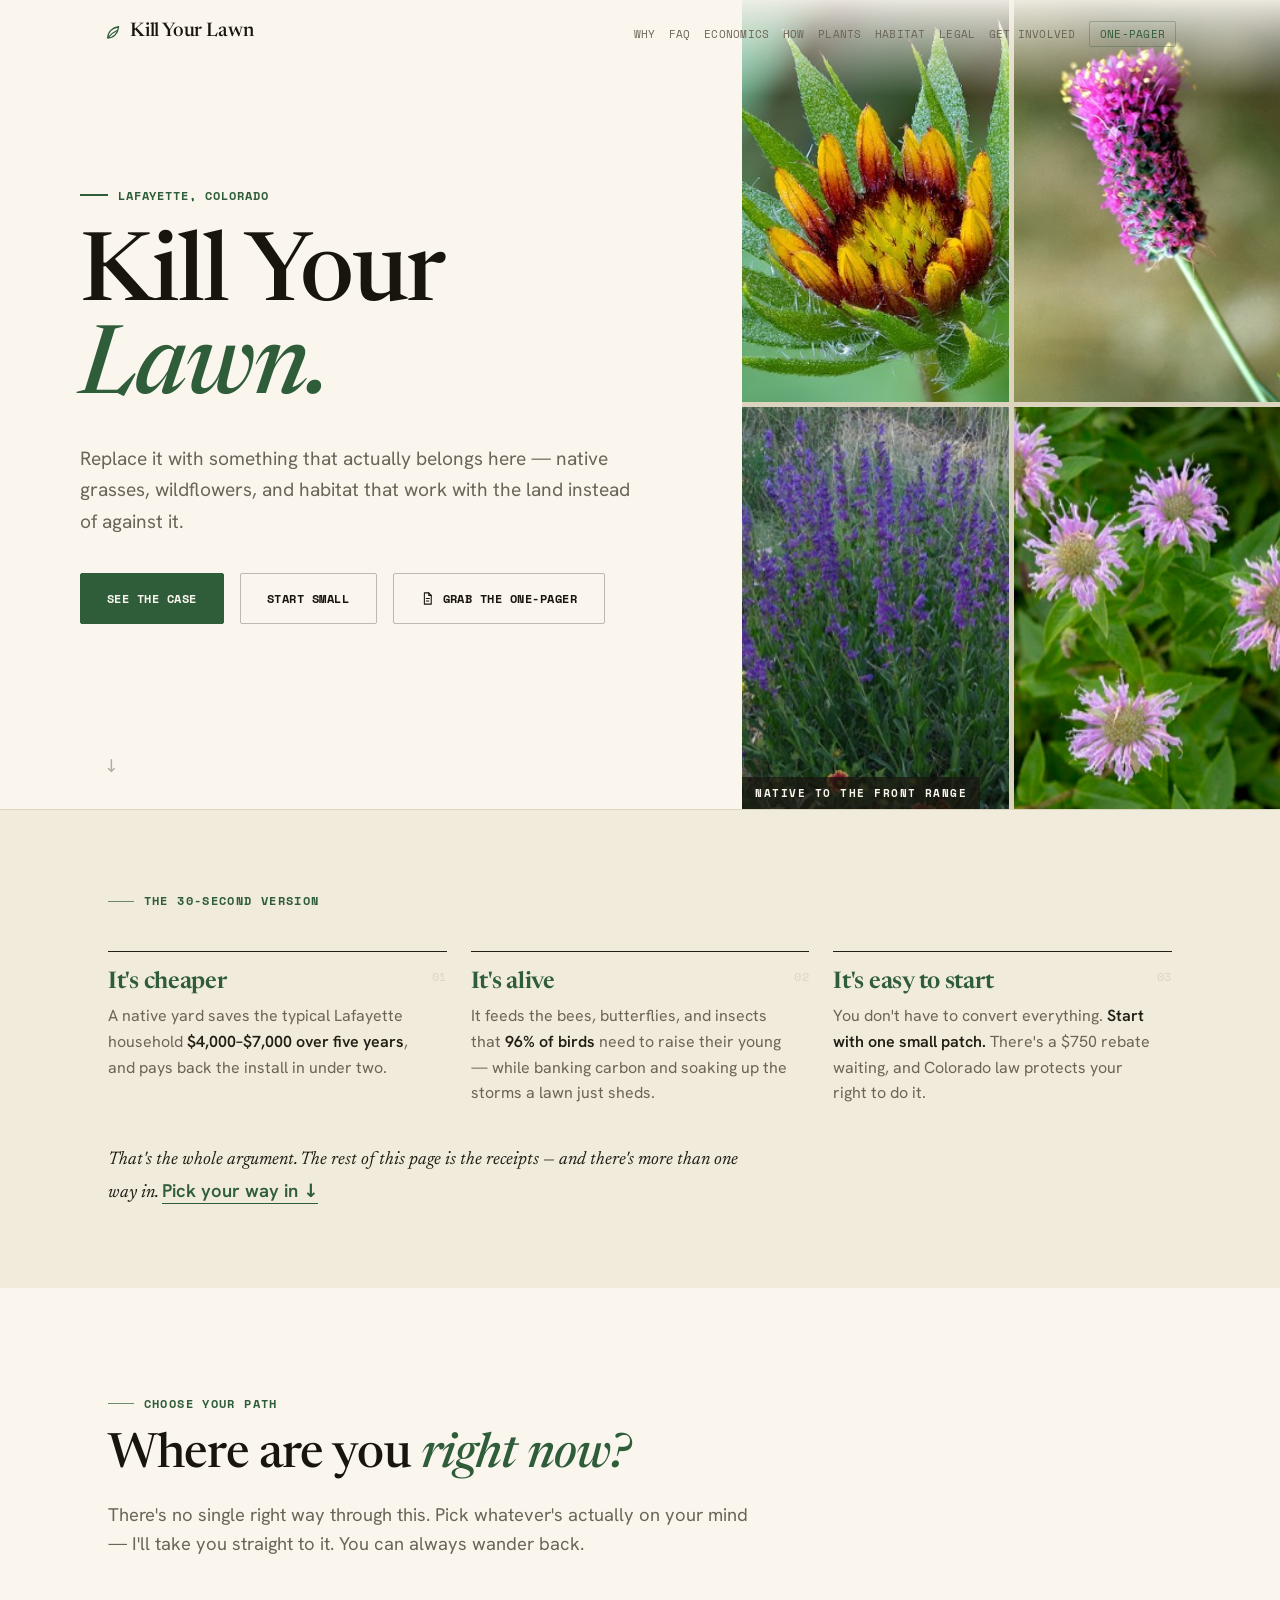
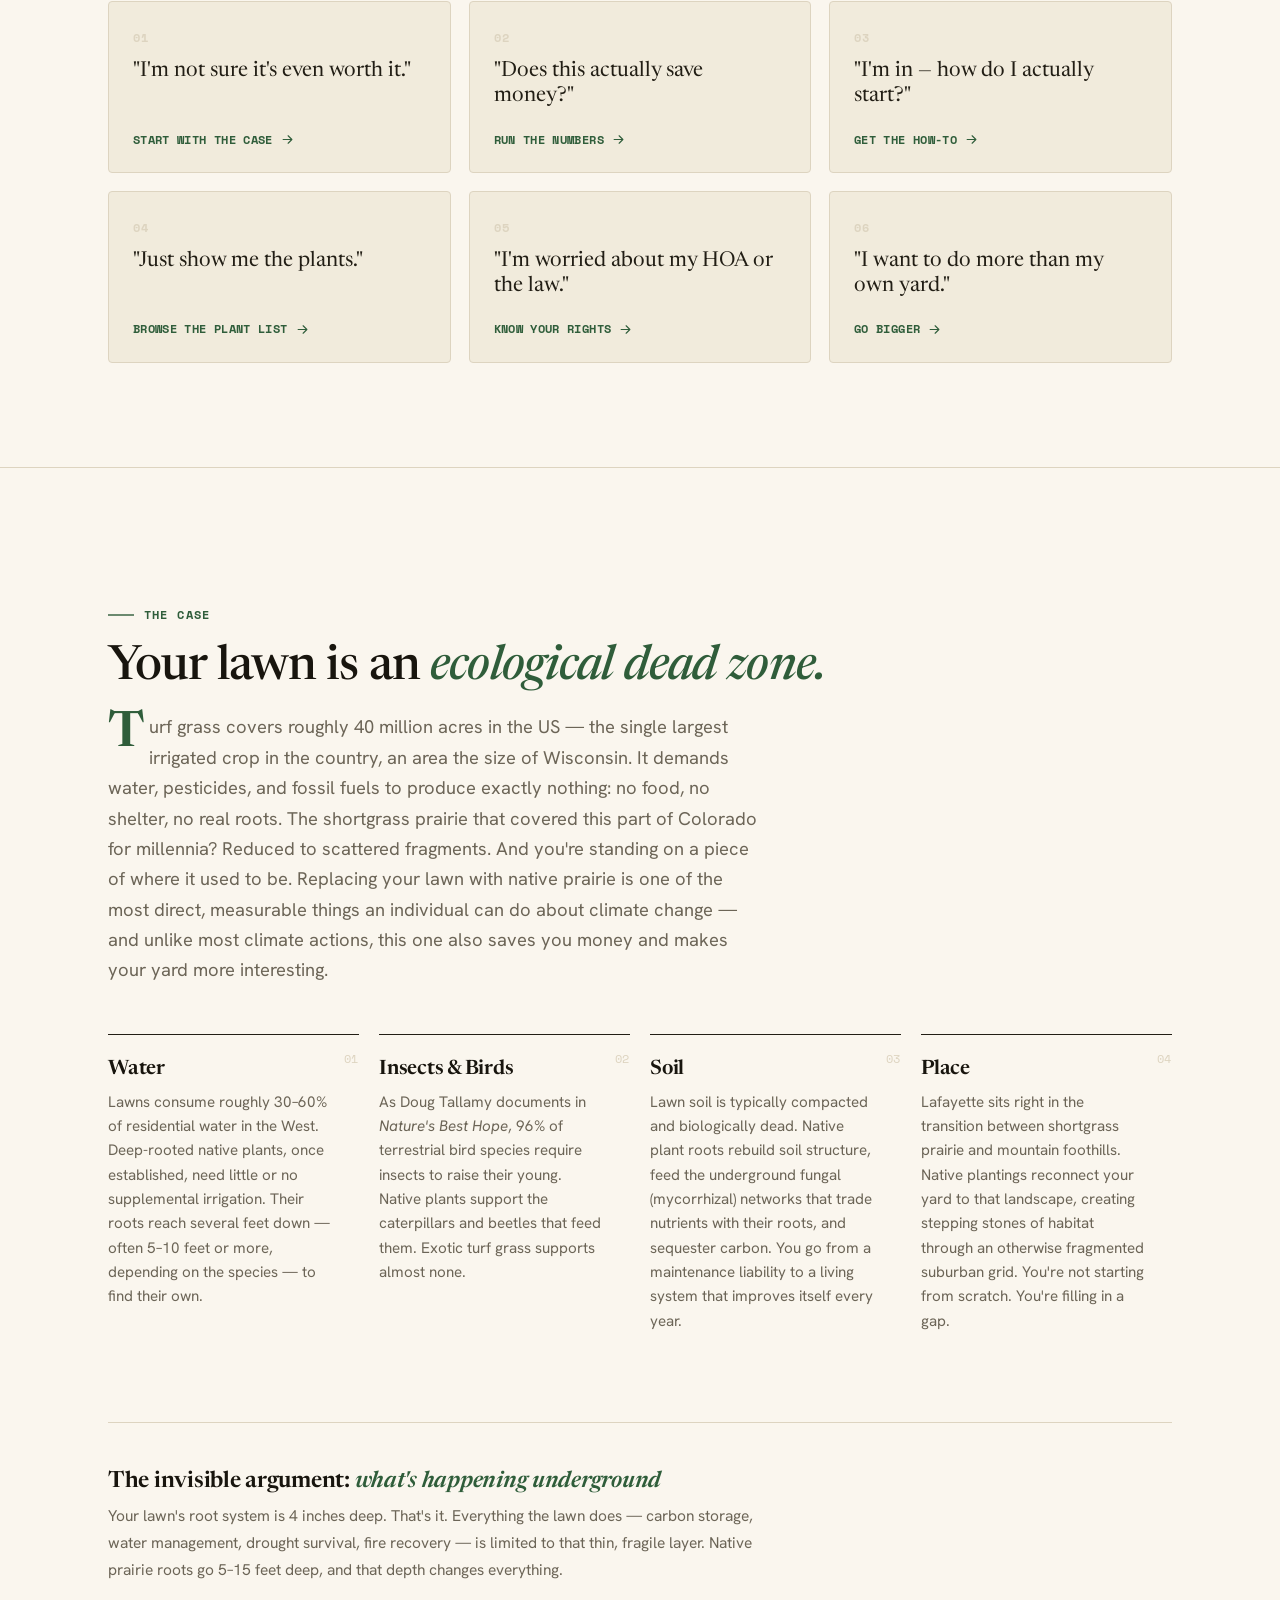
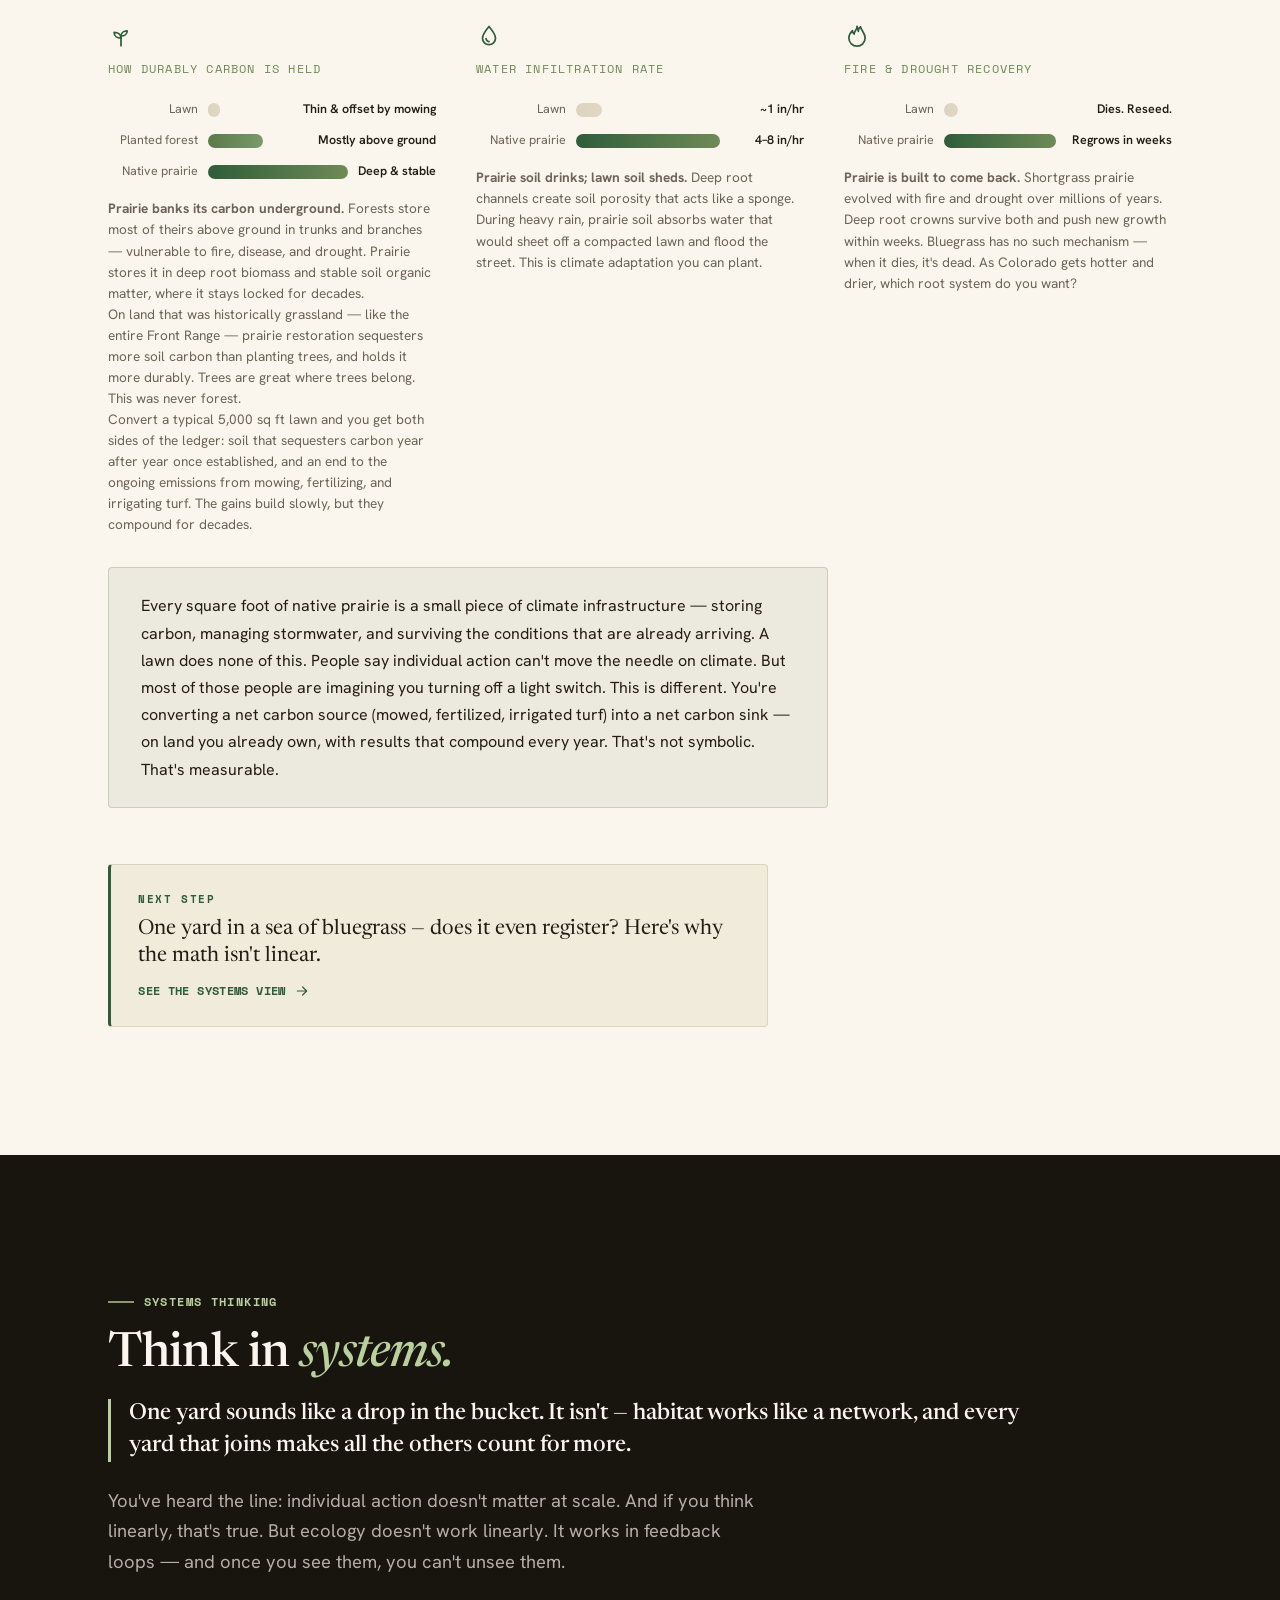
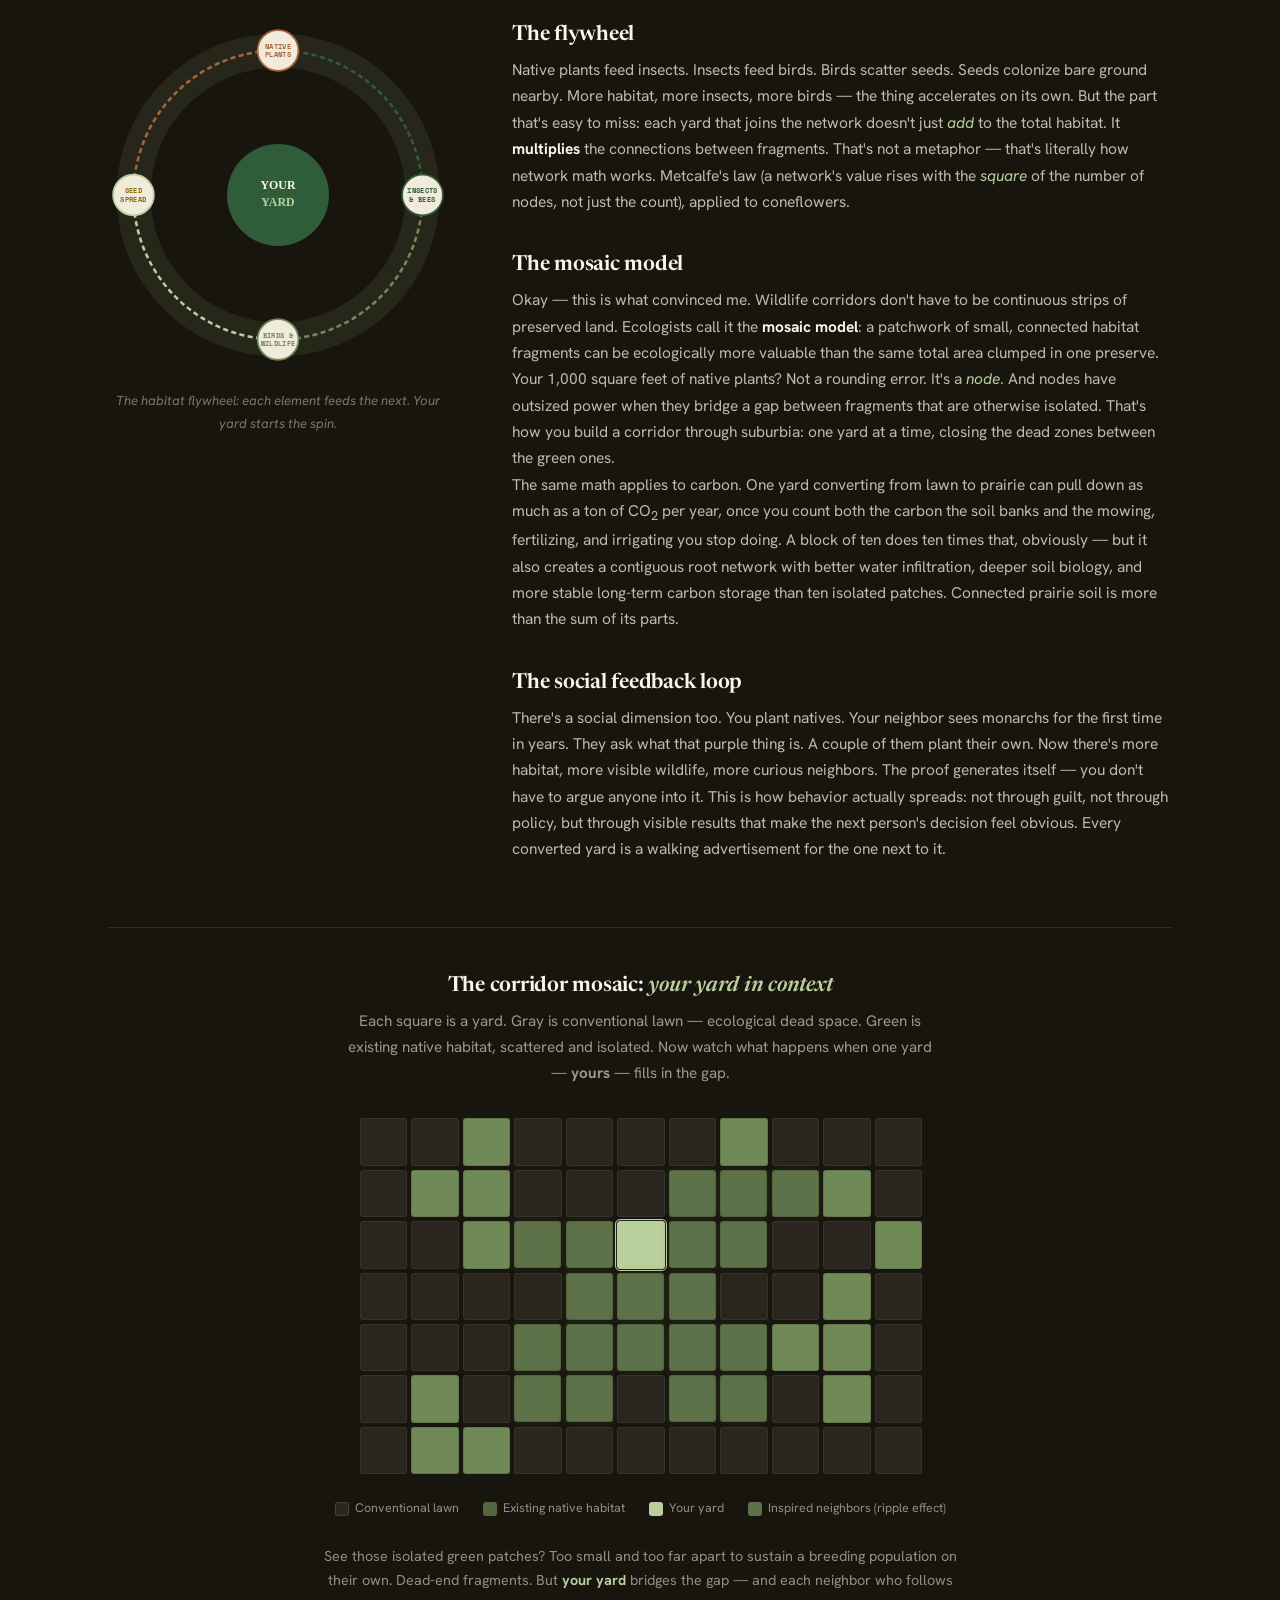
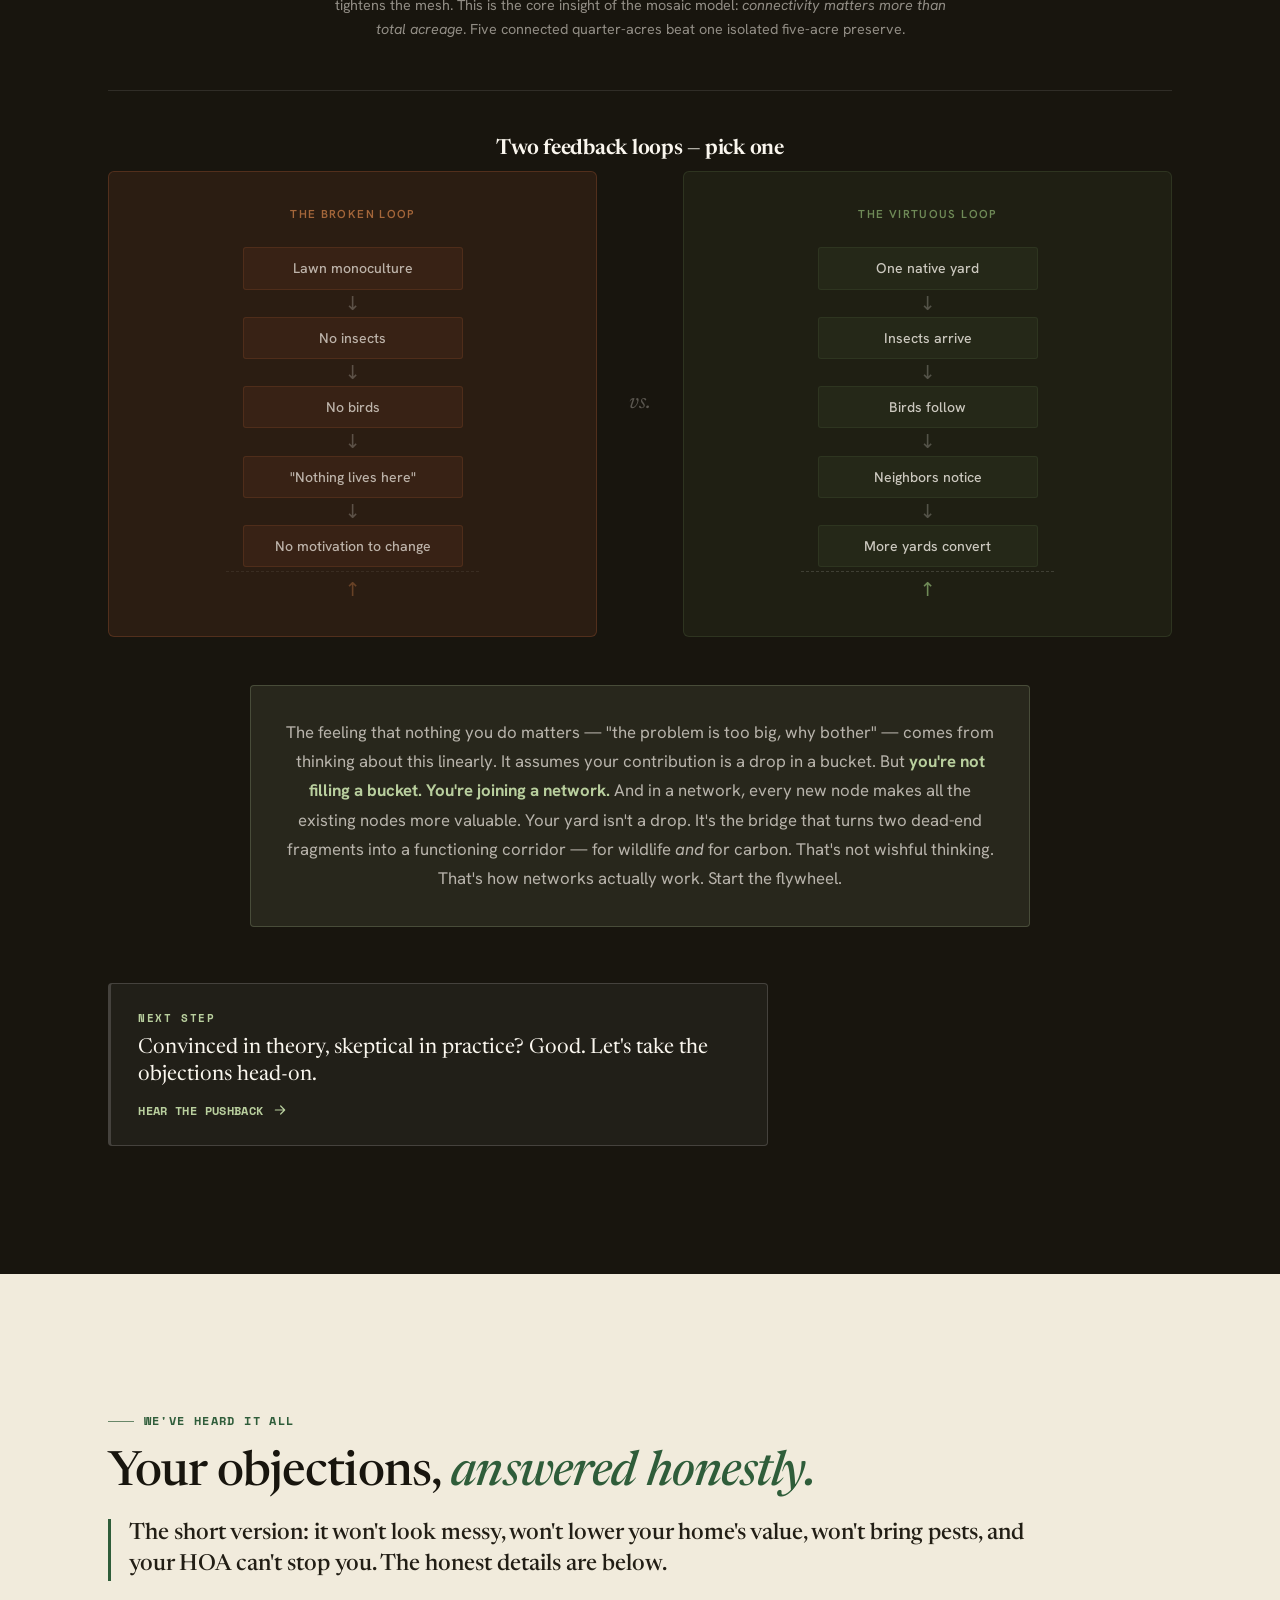
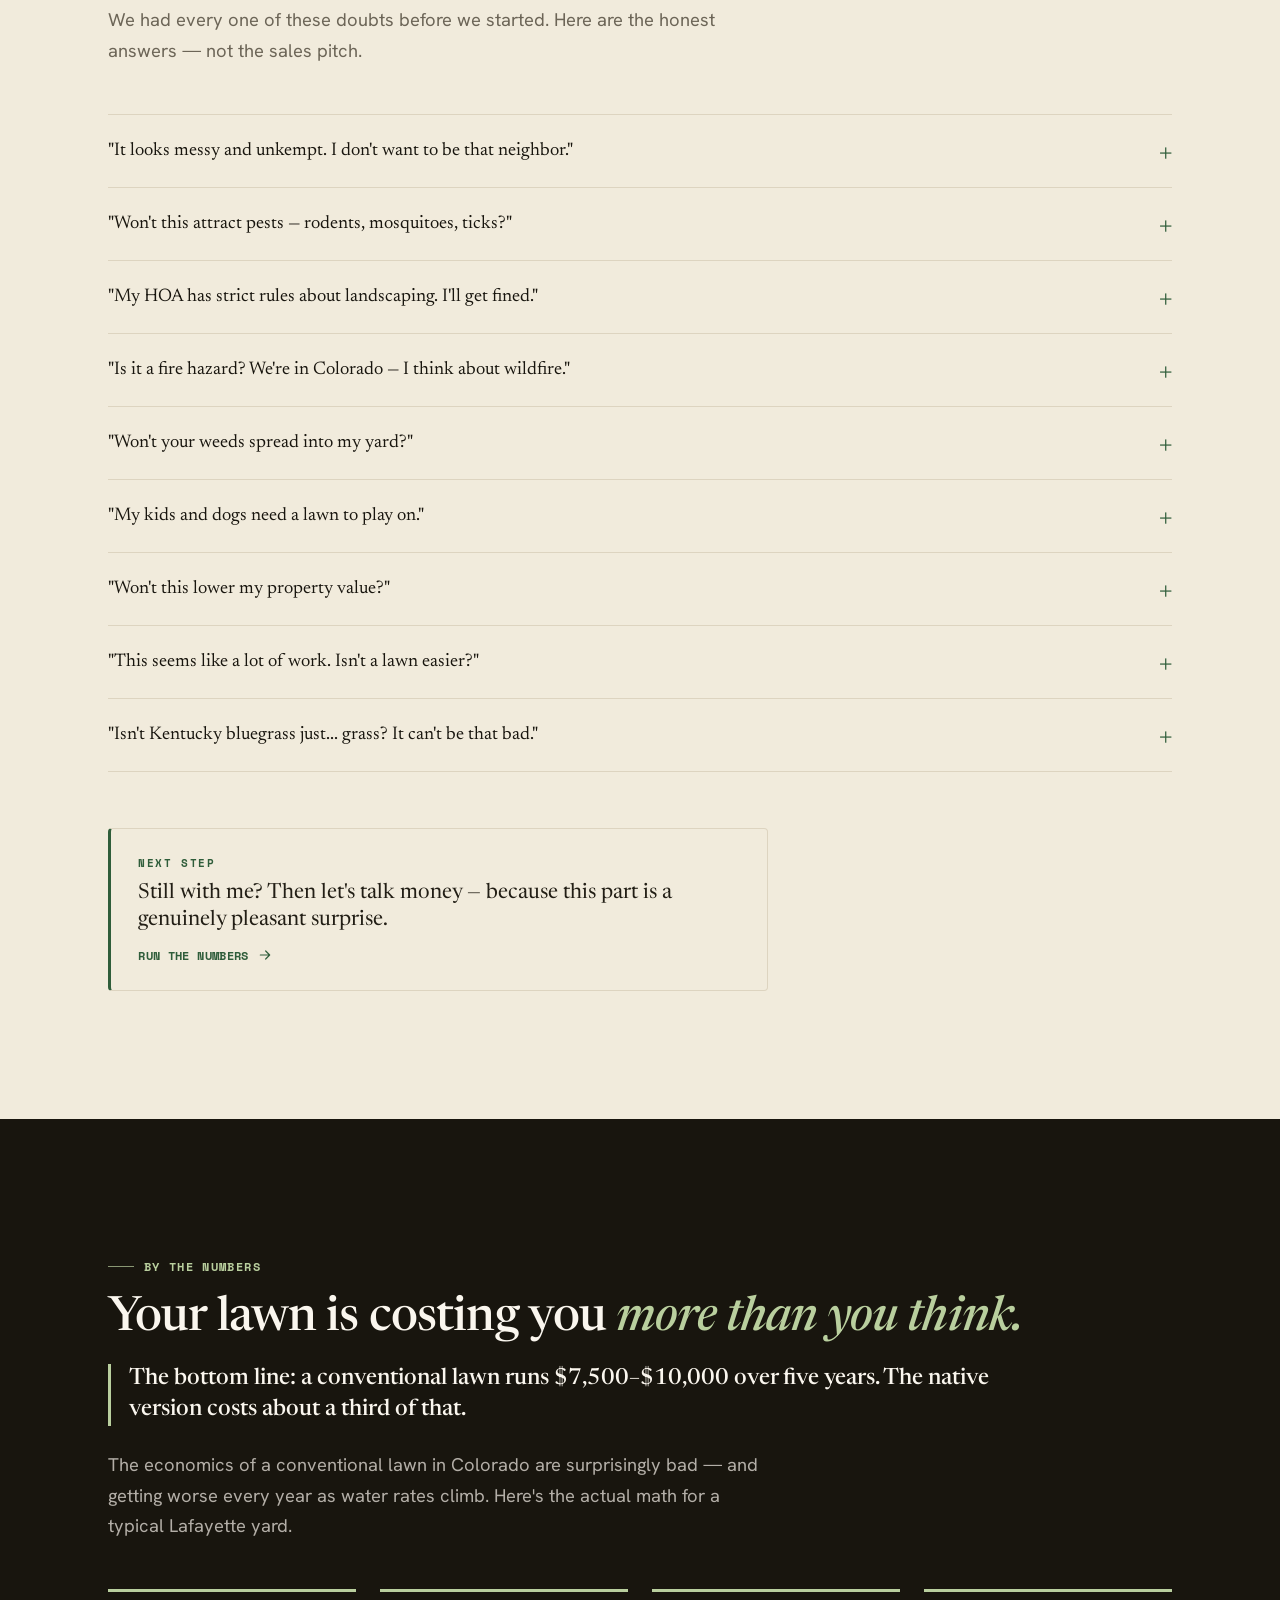
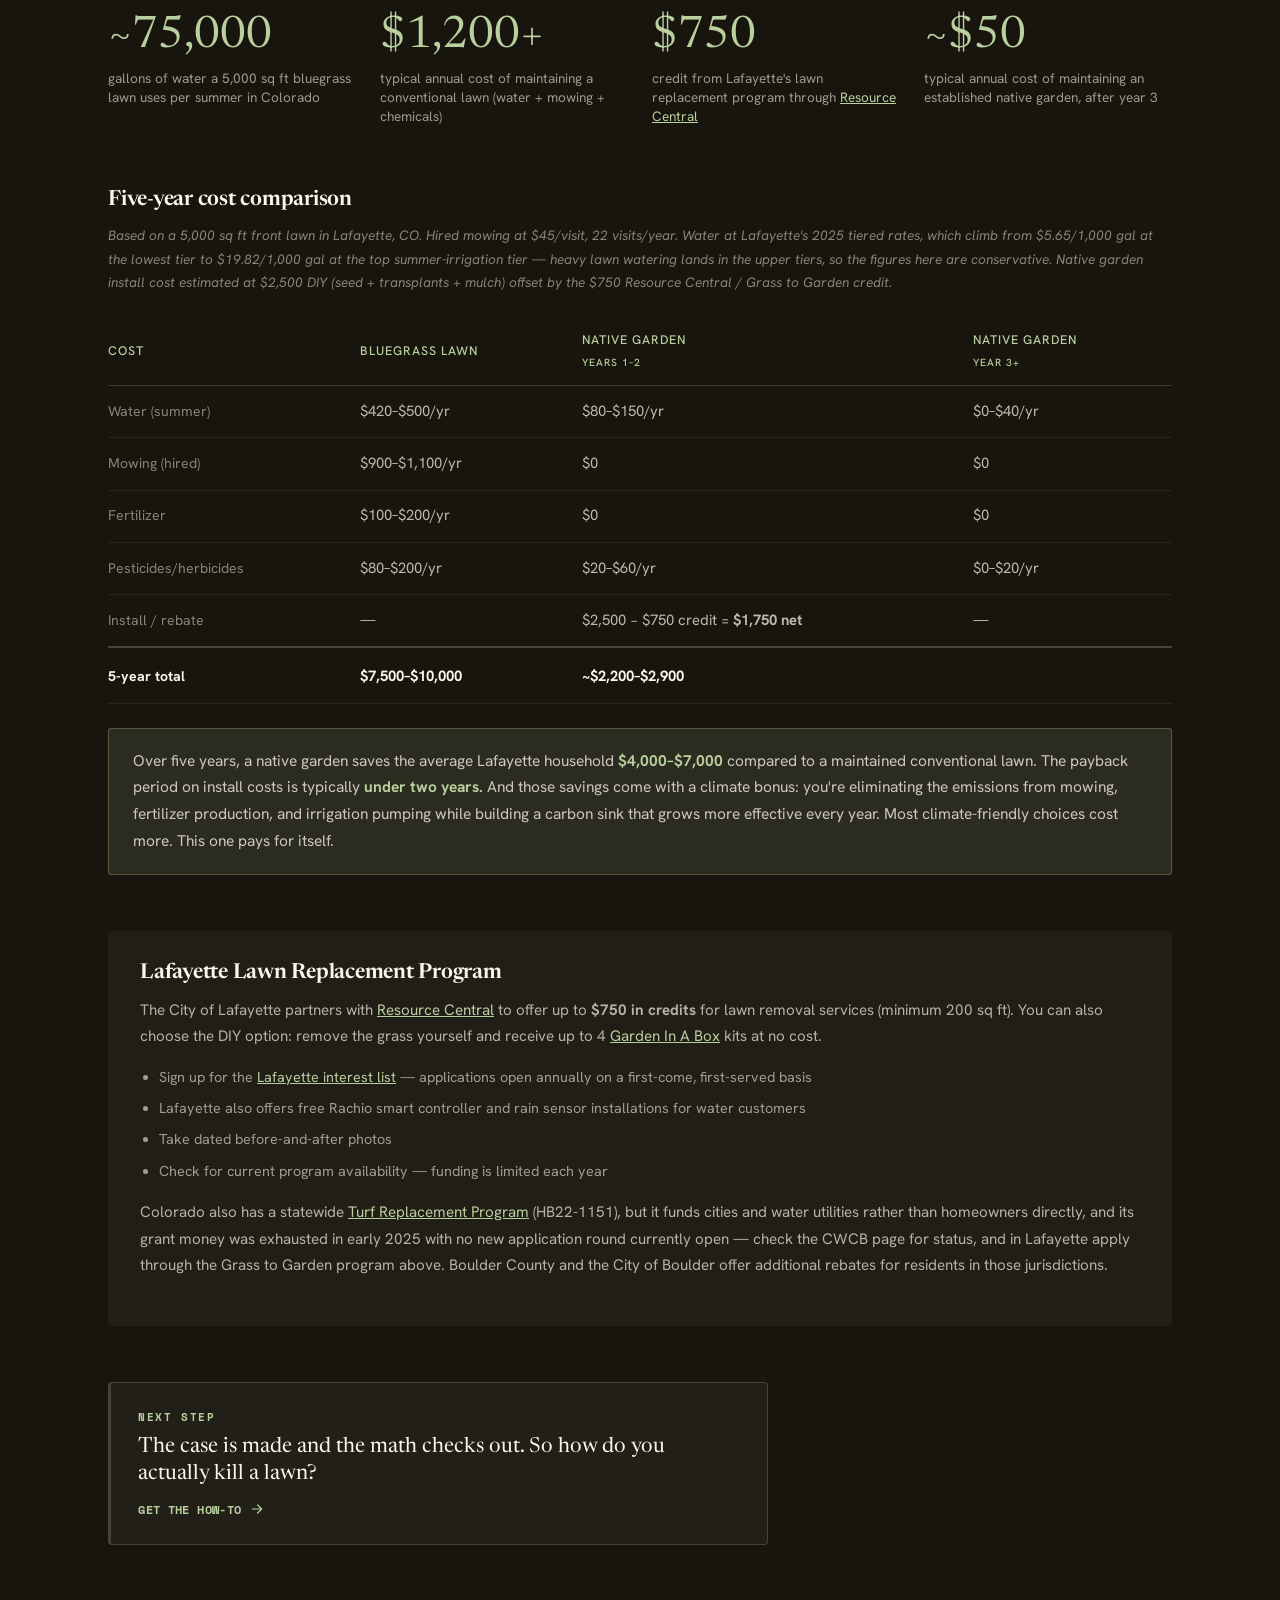
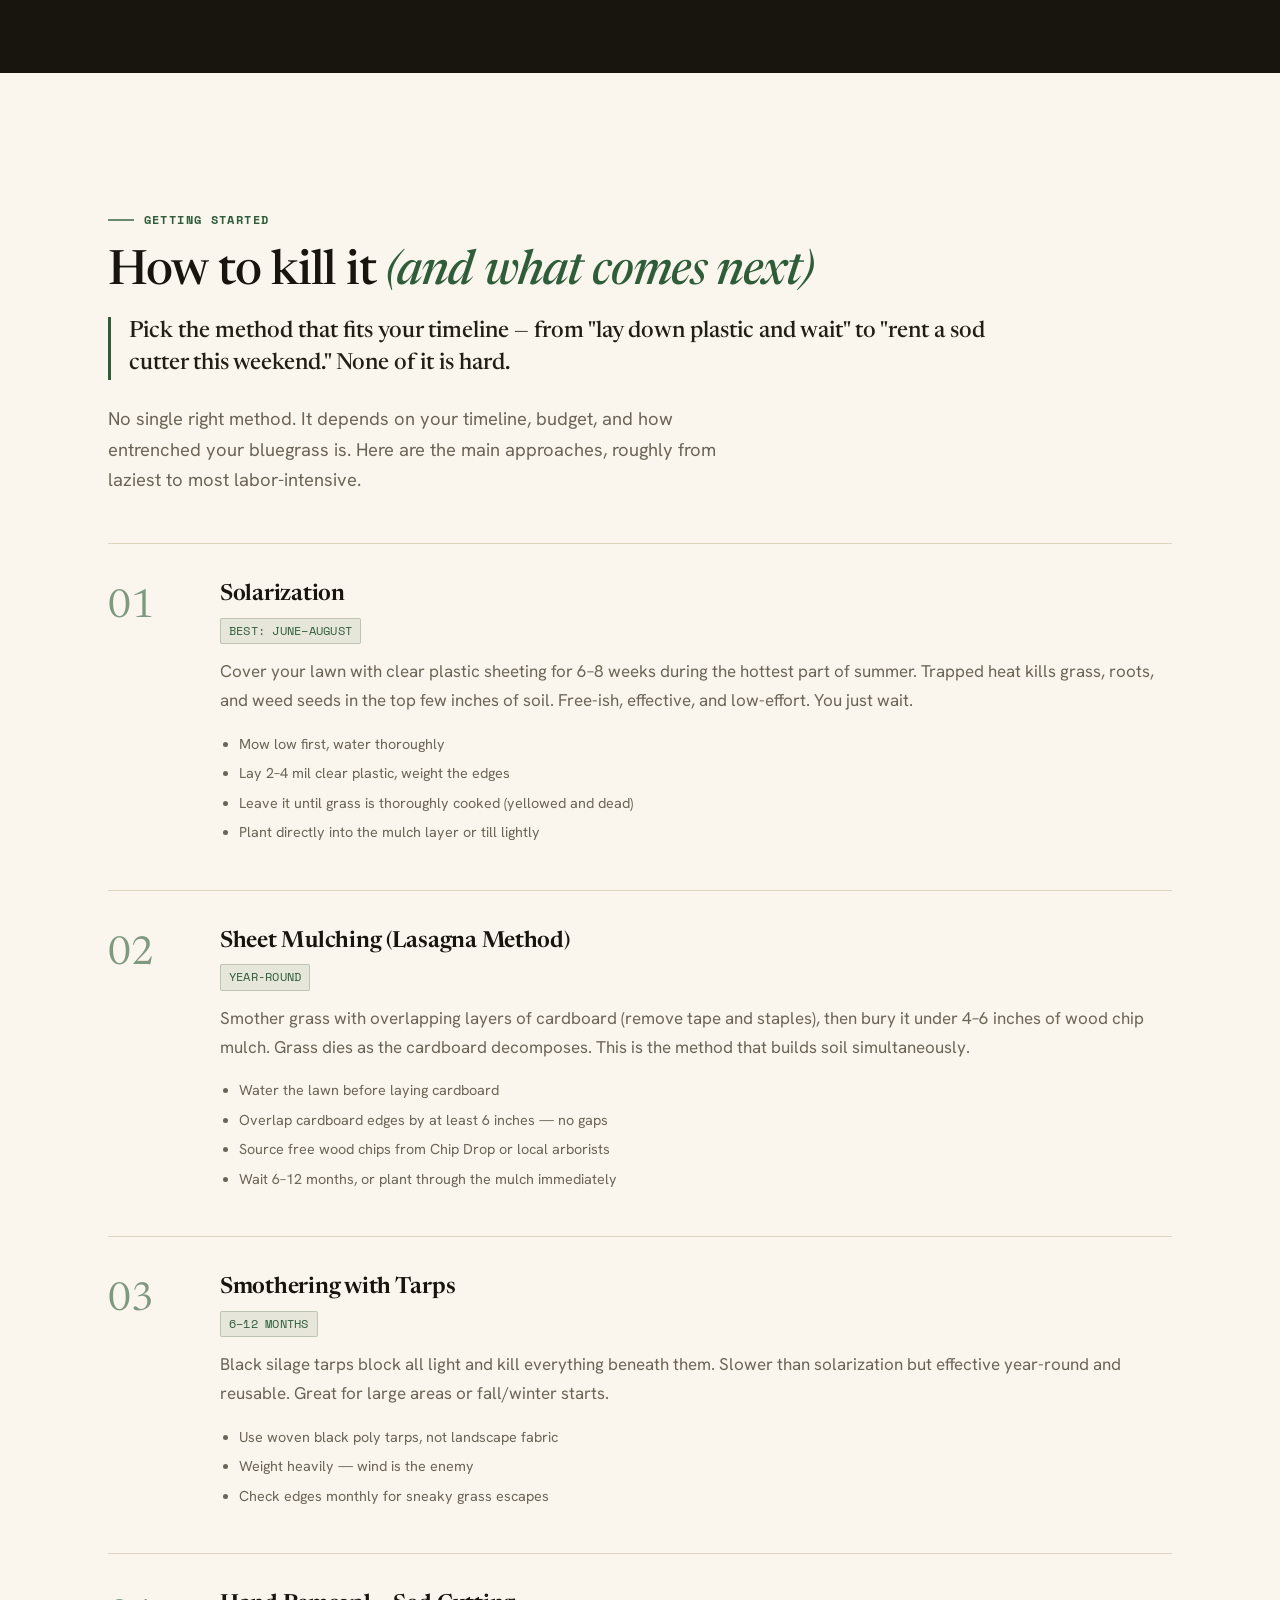
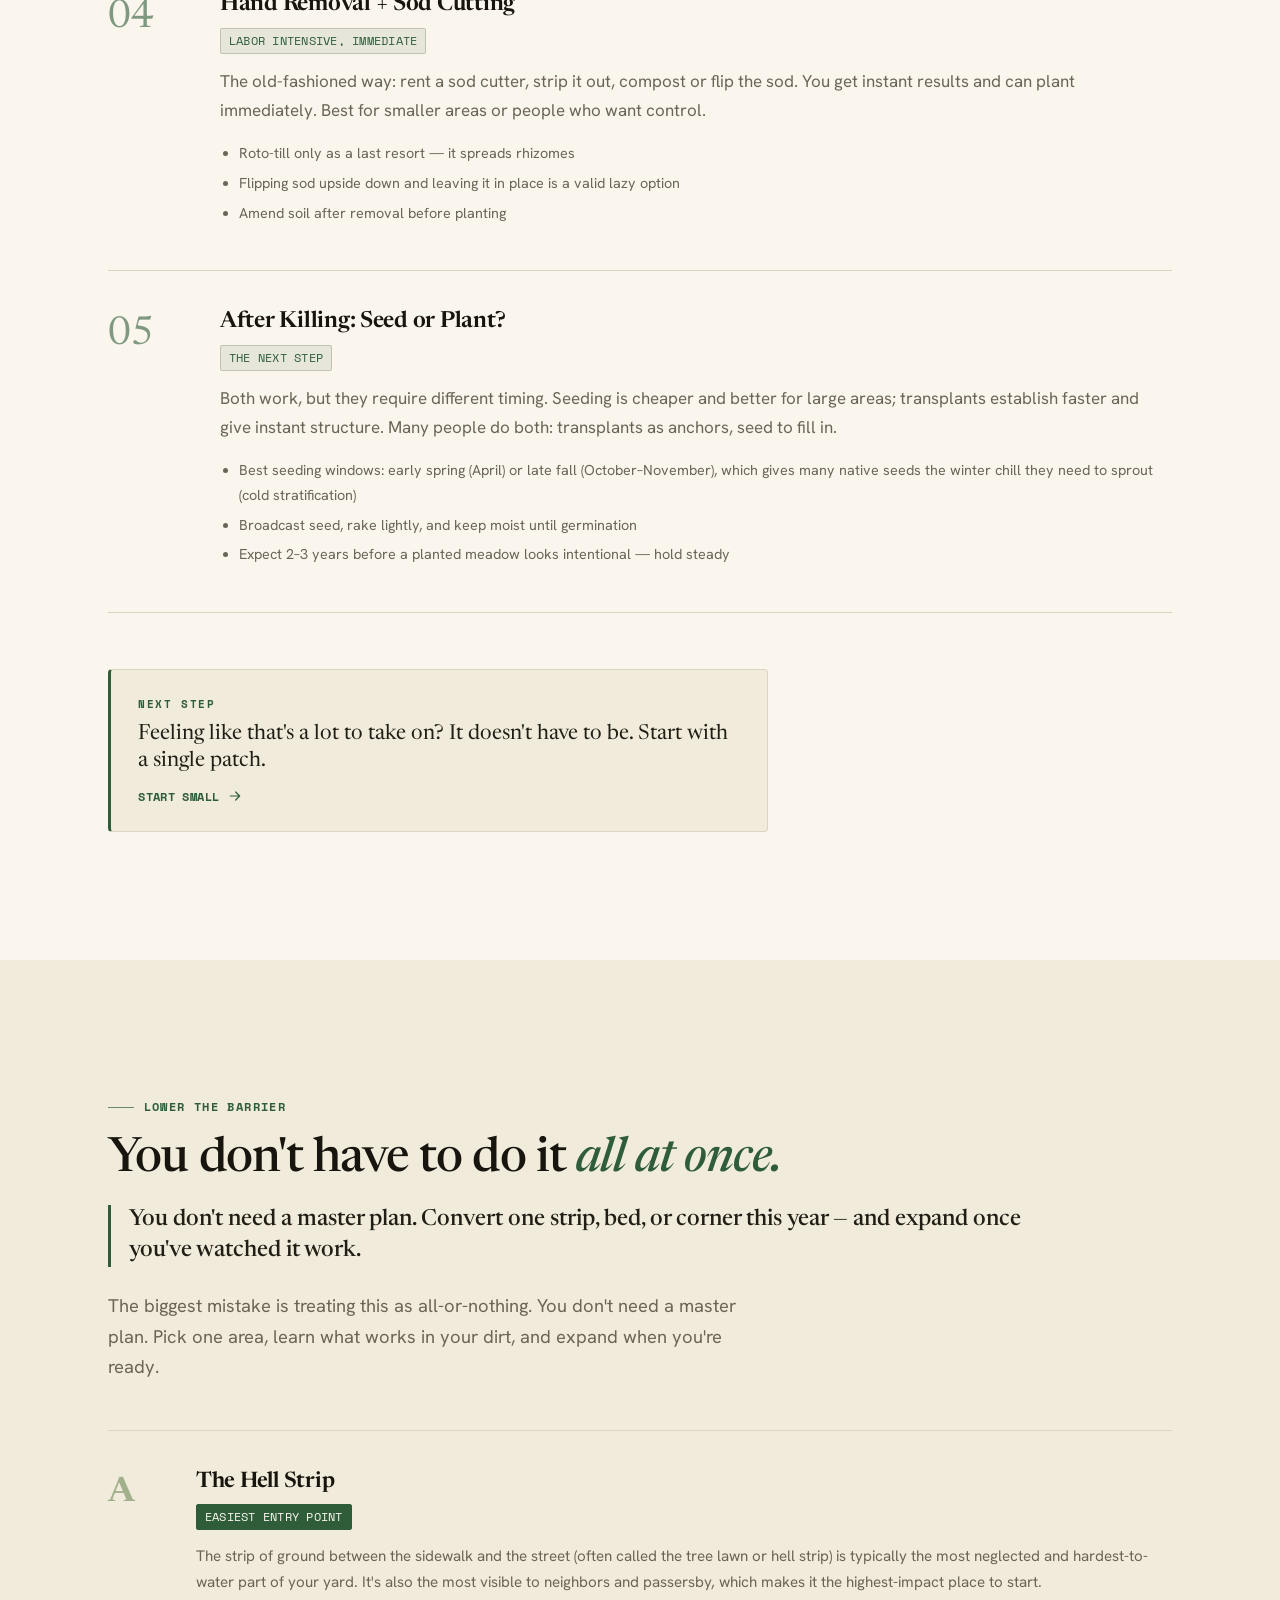
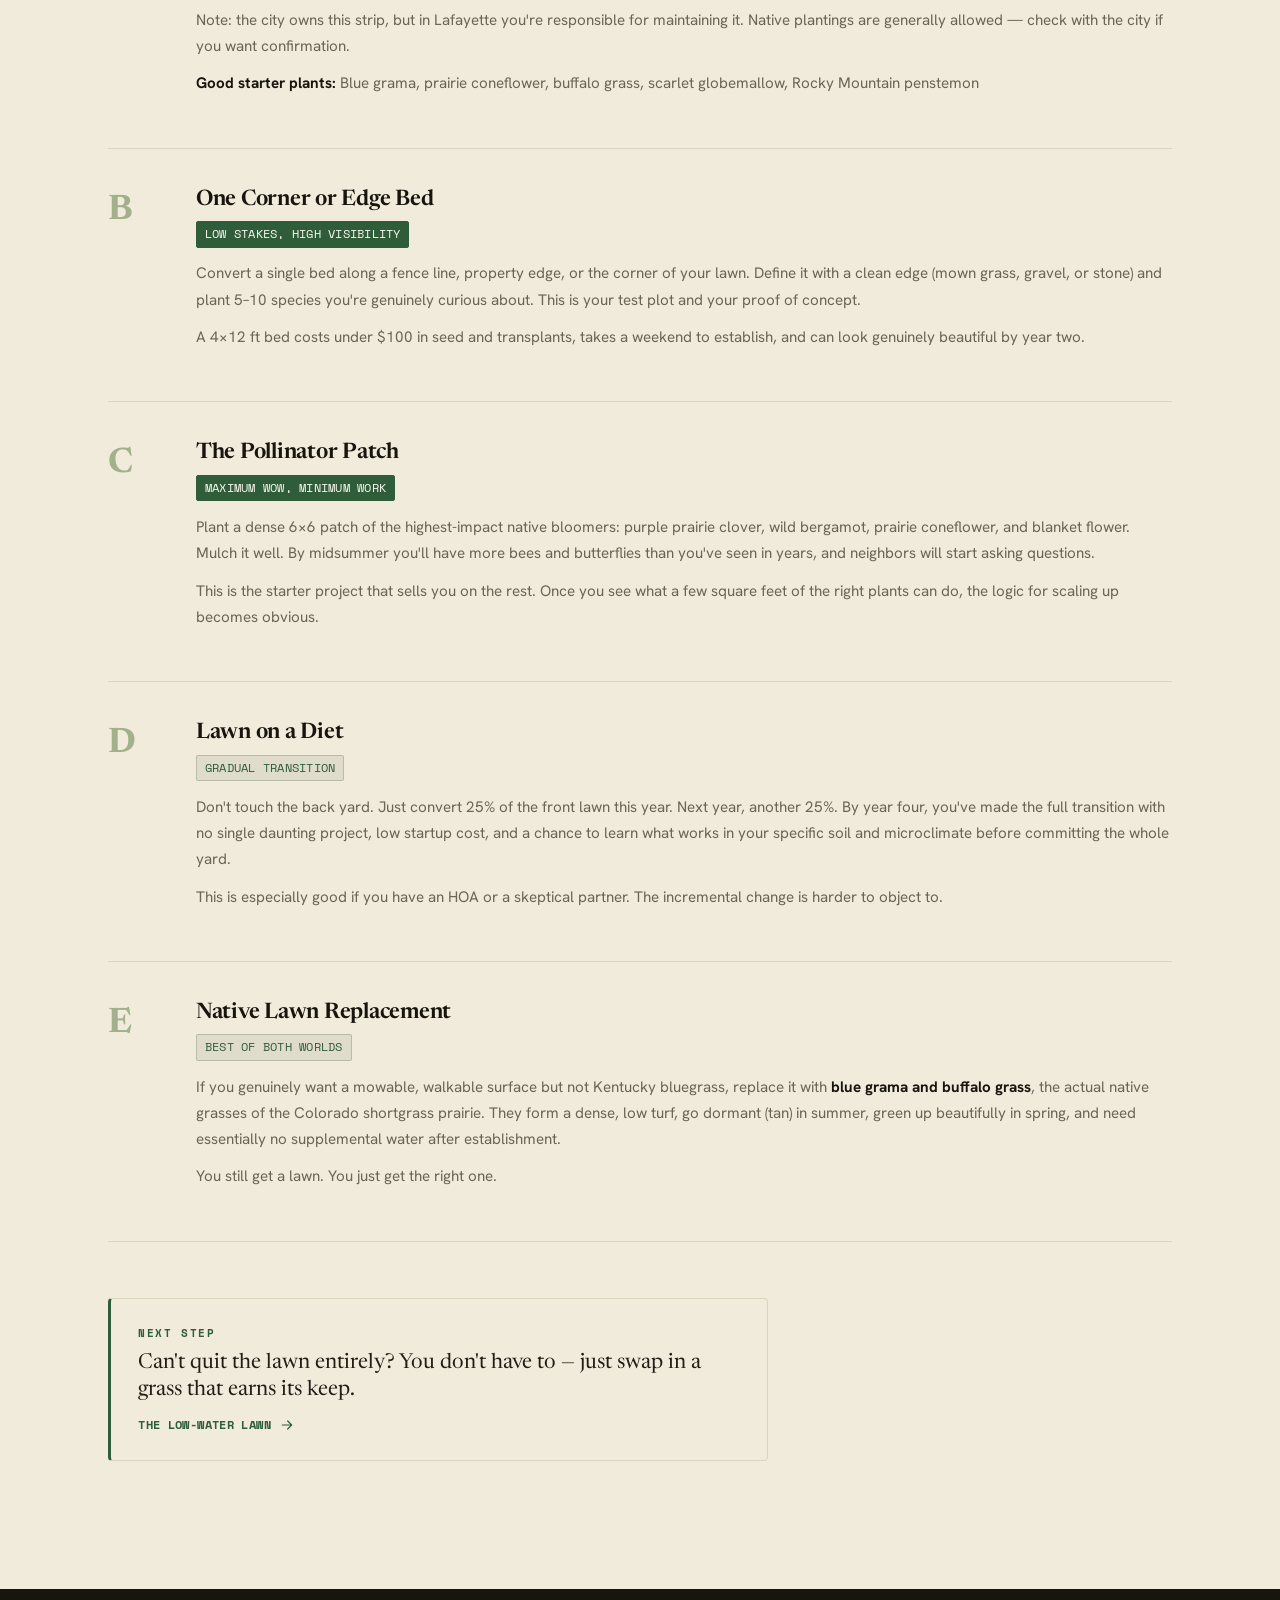
==== commit 643531bc: "Add asymmetric photo hero + guided choose-your-path flow - Hero: 2x2 plate of native Front Range blo" ====
--- a/index.html
+++ b/index.html
@@ -58,7 +58,6 @@
 
   <!-- HERO -->
   <section id="hero">
-    <div class="hero-bg"></div>
     <div class="hero-content">
       <p class="hero-eyebrow">Lafayette, Colorado</p>
       <h1>Kill Your <em>Lawn.</em></h1>
@@ -69,6 +68,13 @@
         <a href="printable.html" target="_blank" class="btn btn-ghost"><svg viewBox="0 0 24 24" fill="none" stroke="currentColor" stroke-width="1.7" stroke-linecap="round" stroke-linejoin="round" aria-hidden="true"><path d="M7 3h7l4 4v14H7z"/><path d="M14 3v4h4"/><path d="M10 12h5M10 16h4"/></svg>Grab the One-Pager</a>
       </div>
     </div>
+    <div class="hero-photos">
+      <div class="hero-photo"><img src="images/plants/blanket_flower.jpg" width="480" height="360" alt="Blanket flower in bloom — fiery orange and red petals" fetchpriority="high" /></div>
+      <div class="hero-photo"><img src="images/plants/purple_prairie_clover.jpg" width="326" height="480" alt="Purple prairie clover with a magenta flower spike" /></div>
+      <div class="hero-photo"><img src="images/plants/rocky_mountain_penstemon.jpg" width="480" height="321" alt="Rocky Mountain penstemon — violet-blue flower stalks" /></div>
+      <div class="hero-photo"><img src="images/plants/wild_bergamot.jpg" width="480" height="320" alt="Wild bergamot with lavender-pink blooms" /></div>
+      <p class="hero-photos-caption">Native to the Front Range</p>
+    </div>
     <div class="hero-scroll-hint">&#8595;</div>
   </section>
 
@@ -90,7 +96,48 @@
           <p>You don't have to convert everything. <strong>Start with one small patch.</strong> There's a $750 rebate waiting, and Colorado law protects your right to do it.</p>
         </div>
       </div>
-      <p class="tldr-foot">That's the whole argument. The rest of this page is the receipts. <a href="#why">Start with the case&nbsp;↓</a></p>
+      <p class="tldr-foot">That's the whole argument. The rest of this page is the receipts — and there's more than one way in. <a href="#choose-path">Pick your way in&nbsp;↓</a></p>
+    </div>
+  </section>
+
+  <!-- CHOOSE YOUR PATH — branching entry -->
+  <section id="choose-path" aria-label="Choose your path">
+    <div class="path-inner">
+      <div class="section-label">Choose Your Path</div>
+      <h2>Where are you <em>right now?</em></h2>
+      <p class="path-intro">There's no single right way through this. Pick whatever's actually on your mind — I'll take you straight to it. You can always wander back.</p>
+      <div class="path-grid">
+        <a class="path-card" href="#why">
+          <span class="path-num">01</span>
+          <span class="path-q">"I'm not sure it's even worth it."</span>
+          <span class="path-go">Start with the case <svg viewBox="0 0 24 24" fill="none" stroke="currentColor" stroke-width="1.8" stroke-linecap="round" stroke-linejoin="round" aria-hidden="true"><path d="M5 12h14M13 6l6 6-6 6"/></svg></span>
+        </a>
+        <a class="path-card" href="#economics">
+          <span class="path-num">02</span>
+          <span class="path-q">"Does this actually save money?"</span>
+          <span class="path-go">Run the numbers <svg viewBox="0 0 24 24" fill="none" stroke="currentColor" stroke-width="1.8" stroke-linecap="round" stroke-linejoin="round" aria-hidden="true"><path d="M5 12h14M13 6l6 6-6 6"/></svg></span>
+        </a>
+        <a class="path-card" href="#how">
+          <span class="path-num">03</span>
+          <span class="path-q">"I'm in — how do I actually start?"</span>
+          <span class="path-go">Get the how-to <svg viewBox="0 0 24 24" fill="none" stroke="currentColor" stroke-width="1.8" stroke-linecap="round" stroke-linejoin="round" aria-hidden="true"><path d="M5 12h14M13 6l6 6-6 6"/></svg></span>
+        </a>
+        <a class="path-card" href="#plants">
+          <span class="path-num">04</span>
+          <span class="path-q">"Just show me the plants."</span>
+          <span class="path-go">Browse the plant list <svg viewBox="0 0 24 24" fill="none" stroke="currentColor" stroke-width="1.8" stroke-linecap="round" stroke-linejoin="round" aria-hidden="true"><path d="M5 12h14M13 6l6 6-6 6"/></svg></span>
+        </a>
+        <a class="path-card" href="#legal">
+          <span class="path-num">05</span>
+          <span class="path-q">"I'm worried about my HOA or the law."</span>
+          <span class="path-go">Know your rights <svg viewBox="0 0 24 24" fill="none" stroke="currentColor" stroke-width="1.8" stroke-linecap="round" stroke-linejoin="round" aria-hidden="true"><path d="M5 12h14M13 6l6 6-6 6"/></svg></span>
+        </a>
+        <a class="path-card" href="#get-involved">
+          <span class="path-num">06</span>
+          <span class="path-q">"I want to do more than my own yard."</span>
+          <span class="path-go">Go bigger <svg viewBox="0 0 24 24" fill="none" stroke="currentColor" stroke-width="1.8" stroke-linecap="round" stroke-linejoin="round" aria-hidden="true"><path d="M5 12h14M13 6l6 6-6 6"/></svg></span>
+        </a>
+      </div>
     </div>
   </section>
 
@@ -194,6 +241,12 @@
 
         <p class="resilience-kicker">Every square foot of native prairie is a small piece of climate infrastructure — storing carbon, managing stormwater, and surviving the conditions that are already arriving. A lawn does none of this. People say individual action can't move the needle on climate. But most of those people are imagining you turning off a light switch. This is different. You're converting a net carbon source (mowed, fertilized, irrigated turf) into a net carbon sink — on land you already own, with results that compound every year. That's not symbolic. That's measurable.</p>
       </div>
+
+      <a class="next-step" href="#systems">
+        <span class="next-step-label">Next step</span>
+        <span class="next-step-text">One yard in a sea of bluegrass — does it even register? Here's why the math isn't linear.</span>
+        <span class="next-step-cta">See the systems view <svg viewBox="0 0 24 24" fill="none" stroke="currentColor" stroke-width="1.8" stroke-linecap="round" stroke-linejoin="round" aria-hidden="true"><path d="M5 12h14M13 6l6 6-6 6"/></svg></span>
+      </a>
 
     </div>
   </section>
@@ -416,6 +469,12 @@
         <p class="systems-kicker">The feeling that nothing you do matters — "the problem is too big, why bother" — comes from thinking about this linearly. It assumes your contribution is a drop in a bucket. But <strong>you're not filling a bucket. You're joining a network.</strong> And in a network, every new node makes all the existing nodes more valuable. Your yard isn't a drop. It's the bridge that turns two dead-end fragments into a functioning corridor — for wildlife <em>and</em> for carbon. That's not wishful thinking. That's how networks actually work. Start the flywheel.</p>
       </div>
 
+      <a class="next-step" href="#objections">
+        <span class="next-step-label">Next step</span>
+        <span class="next-step-text">Convinced in theory, skeptical in practice? Good. Let's take the objections head-on.</span>
+        <span class="next-step-cta">Hear the pushback <svg viewBox="0 0 24 24" fill="none" stroke="currentColor" stroke-width="1.8" stroke-linecap="round" stroke-linejoin="round" aria-hidden="true"><path d="M5 12h14M13 6l6 6-6 6"/></svg></span>
+      </a>
+
     </div>
   </section>
 
@@ -543,6 +602,12 @@
         </div>
 
       </div>
+
+      <a class="next-step" href="#economics">
+        <span class="next-step-label">Next step</span>
+        <span class="next-step-text">Still with me? Then let's talk money — because this part is a genuinely pleasant surprise.</span>
+        <span class="next-step-cta">Run the numbers <svg viewBox="0 0 24 24" fill="none" stroke="currentColor" stroke-width="1.8" stroke-linecap="round" stroke-linejoin="round" aria-hidden="true"><path d="M5 12h14M13 6l6 6-6 6"/></svg></span>
+      </a>
     </div>
   </section>
 
@@ -640,6 +705,12 @@
         <p>Colorado also has a statewide <a href="https://cwcb.colorado.gov/turf" target="_blank" rel="noopener" style="color:var(--gold);text-decoration:underline;">Turf Replacement Program</a> (HB22-1151), but it funds cities and water utilities rather than homeowners directly, and its grant money was exhausted in early 2025 with no new application round currently open — check the CWCB page for status, and in Lafayette apply through the Grass to Garden program above. Boulder County and the City of Boulder offer additional rebates for residents in those jurisdictions.</p>
       </div>
 
+      <a class="next-step" href="#how">
+        <span class="next-step-label">Next step</span>
+        <span class="next-step-text">The case is made and the math checks out. So how do you actually kill a lawn?</span>
+        <span class="next-step-cta">Get the how-to <svg viewBox="0 0 24 24" fill="none" stroke="currentColor" stroke-width="1.8" stroke-linecap="round" stroke-linejoin="round" aria-hidden="true"><path d="M5 12h14M13 6l6 6-6 6"/></svg></span>
+      </a>
+
     </div>
   </section>
 
@@ -726,6 +797,12 @@
         </div>
 
       </div>
+
+      <a class="next-step" href="#start-small">
+        <span class="next-step-label">Next step</span>
+        <span class="next-step-text">Feeling like that's a lot to take on? It doesn't have to be. Start with a single patch.</span>
+        <span class="next-step-cta">Start small <svg viewBox="0 0 24 24" fill="none" stroke="currentColor" stroke-width="1.8" stroke-linecap="round" stroke-linejoin="round" aria-hidden="true"><path d="M5 12h14M13 6l6 6-6 6"/></svg></span>
+      </a>
     </div>
   </section>
 
@@ -791,6 +868,12 @@
         </div>
 
       </div>
+
+      <a class="next-step" href="#native-lawn">
+        <span class="next-step-label">Next step</span>
+        <span class="next-step-text">Can't quit the lawn entirely? You don't have to — just swap in a grass that earns its keep.</span>
+        <span class="next-step-cta">The low-water lawn <svg viewBox="0 0 24 24" fill="none" stroke="currentColor" stroke-width="1.8" stroke-linecap="round" stroke-linejoin="round" aria-hidden="true"><path d="M5 12h14M13 6l6 6-6 6"/></svg></span>
+      </a>
     </div>
   </section>
 
@@ -1182,6 +1265,12 @@
           </li>
         </ol>
       </div>
+
+      <a class="next-step" href="#plants">
+        <span class="next-step-label">Next step</span>
+        <span class="next-step-text">Alright — the fun part. Let's pick what actually grows out here.</span>
+        <span class="next-step-cta">Browse the plants <svg viewBox="0 0 24 24" fill="none" stroke="currentColor" stroke-width="1.8" stroke-linecap="round" stroke-linejoin="round" aria-hidden="true"><path d="M5 12h14M13 6l6 6-6 6"/></svg></span>
+      </a>
 
     </div>
   </section>
@@ -1433,6 +1522,12 @@
         <p><strong>Sourcing tip:</strong> Buy local ecotype seed and plants whenever possible. Colorado-grown natives are adapted to our specific climate patterns. Check out <strong><a href="https://www.wildflowerfarm.com" target="_blank" rel="noopener" style="color:var(--gold);text-decoration:underline;">Wildflower Farm</a></strong> in Erie, <strong><a href="https://www.echters.com" target="_blank" rel="noopener" style="color:var(--gold);text-decoration:underline;">Echter's</a></strong> native section, <strong><a href="https://www.tagawagardens.com" target="_blank" rel="noopener" style="color:var(--gold);text-decoration:underline;">Tagawa Gardens</a></strong>, or order seeds from <strong><a href="https://www.highcountrygardens.com" target="_blank" rel="noopener" style="color:var(--gold);text-decoration:underline;">High Country Gardens</a></strong> or <strong><a href="https://www.prairiemoon.com" target="_blank" rel="noopener" style="color:var(--gold);text-decoration:underline;">Prairie Moon Nursery</a></strong>.</p>
       </div>
       <p class="plant-photo-credit">Plant photos via <a href="https://commons.wikimedia.org" target="_blank" rel="noopener">Wikimedia Commons</a>, used under Creative Commons licenses.</p>
+
+      <a class="next-step" href="#habitat">
+        <span class="next-step-label">Next step</span>
+        <span class="next-step-text">Flowers are the start. Real habitat needs structure — the shrubs and trees that hold it together.</span>
+        <span class="next-step-cta">Add the structure layer <svg viewBox="0 0 24 24" fill="none" stroke="currentColor" stroke-width="1.8" stroke-linecap="round" stroke-linejoin="round" aria-hidden="true"><path d="M5 12h14M13 6l6 6-6 6"/></svg></span>
+      </a>
     </div>
   </section>
 
@@ -1587,6 +1682,12 @@
       </div>
 
       <p class="woody-foot">Right tree, right place: this was never forest, so think scattered savannah and creekside copses — not a wall of shade. Pick one or two, give them room, and let them grow into the neighborhood. A single oak outlives all of us, and feeds the block the whole time.</p>
+
+      <a class="next-step" href="#bees">
+        <span class="next-step-label">Next step</span>
+        <span class="next-step-text">Plant it and they come. Let's meet who actually shows up.</span>
+        <span class="next-step-cta">Meet the neighbors <svg viewBox="0 0 24 24" fill="none" stroke="currentColor" stroke-width="1.8" stroke-linecap="round" stroke-linejoin="round" aria-hidden="true"><path d="M5 12h14M13 6l6 6-6 6"/></svg></span>
+      </a>
     </div>
   </section>
 
@@ -1673,6 +1774,12 @@
       </div>
 
       <p class="bee-photo-credit">Bee photos via <a href="https://commons.wikimedia.org" target="_blank" rel="noopener">Wikimedia Commons</a>, used under Creative Commons licenses.</p>
+
+      <a class="next-step" href="#legal">
+        <span class="next-step-label">Next step</span>
+        <span class="next-step-text">Worried a neighbor or the HOA will give you grief? Know exactly where you stand.</span>
+        <span class="next-step-cta">Know your rights <svg viewBox="0 0 24 24" fill="none" stroke="currentColor" stroke-width="1.8" stroke-linecap="round" stroke-linejoin="round" aria-hidden="true"><path d="M5 12h14M13 6l6 6-6 6"/></svg></span>
+      </a>
     </div>
   </section>
 
@@ -1742,6 +1849,12 @@
         </div>
 
       </div>
+
+      <a class="next-step" href="#get-involved">
+        <span class="next-step-label">Next step</span>
+        <span class="next-step-text">Your yard's handled and your rights are covered. Want to make the whole block count?</span>
+        <span class="next-step-cta">Go beyond your yard <svg viewBox="0 0 24 24" fill="none" stroke="currentColor" stroke-width="1.8" stroke-linecap="round" stroke-linejoin="round" aria-hidden="true"><path d="M5 12h14M13 6l6 6-6 6"/></svg></span>
+      </a>
     </div>
   </section>
 
--- a/styles.css
+++ b/styles.css
@@ -290,33 +290,92 @@
 #hero {
   position: relative;
   min-height: 90vh;
-  display: flex;
-  align-items: center;
+  display: grid;
+  grid-template-columns: 1fr;
+  align-items: stretch;
   overflow: hidden;
   background: var(--off-white);
   border-bottom: 1px solid var(--tan);
 }
 .hero-bg { display: none; }
-/* Layered prairie silhouette at the foot of the hero — hand-varied blades, not a tiled pattern */
-.hero-bg::after {
-  content: '';
-  position: absolute;
-  left: 0; right: 0; bottom: 0;
-  height: 46%;
-  background:
-    url("data:image/svg+xml,%3Csvg xmlns='http://www.w3.org/2000/svg' width='1440' height='320' viewBox='0 0 1440 320' preserveAspectRatio='none'%3E%3Cg fill='none' stroke='%231c2415' stroke-width='5' stroke-linecap='round' opacity='0.9'%3E%3Cpath d='M60 320 C58 230 70 190 96 150'/%3E%3Cpath d='M96 320 C100 240 120 210 150 188'/%3E%3Cpath d='M150 320 C146 250 132 210 110 176'/%3E%3Cpath d='M210 320 C212 232 196 196 168 168'/%3E%3Cpath d='M270 320 C268 236 286 198 318 172'/%3E%3Cpath d='M330 320 C326 244 308 206 286 182'/%3E%3Cpath d='M400 320 C402 230 420 192 452 164'/%3E%3Cpath d='M470 320 C466 246 448 206 424 178'/%3E%3Cpath d='M540 320 C542 232 560 196 590 166'/%3E%3Cpath d='M610 320 C606 248 588 208 566 184'/%3E%3Cpath d='M690 320 C692 228 710 190 742 160'/%3E%3Cpath d='M760 320 C756 248 738 206 716 180'/%3E%3Cpath d='M840 320 C842 234 860 196 892 168'/%3E%3Cpath d='M910 320 C906 246 888 206 864 178'/%3E%3Cpath d='M980 320 C982 230 1000 192 1032 162'/%3E%3Cpath d='M1050 320 C1046 248 1028 208 1006 184'/%3E%3Cpath d='M1130 320 C1132 232 1150 196 1180 166'/%3E%3Cpath d='M1200 320 C1196 246 1178 206 1154 180'/%3E%3Cpath d='M1280 320 C1282 234 1300 196 1332 166'/%3E%3Cpath d='M1350 320 C1346 248 1328 208 1306 184'/%3E%3C/g%3E%3C/svg%3E") repeat-x bottom/auto 100%,
-    linear-gradient(to top, #181f12 0%, rgba(24,31,18,0.4) 55%, transparent 100%);
-  background-size: 1440px 100%, 100% 100%;
-  pointer-events: none;
-}
-/* a couple of seed-head accents drifting in the upper field */
 .hero-content {
   position: relative;
   z-index: 2;
   max-width: var(--max-width);
   margin: 0 auto;
-  padding: 124px 28px 72px;
+  padding: 124px 28px 56px;
   width: 100%;
+  display: flex;
+  flex-direction: column;
+  justify-content: center;
+}
+
+/* Asymmetric photo feature — a 2×2 plate of real Front Range blooms that bleeds
+   off the right edge. Warm colors up top, cool below; thin paper seams between. */
+.hero-photos {
+  position: relative;
+  display: grid;
+  grid-template-columns: 1fr 1fr;
+  grid-template-rows: 1fr 1fr;
+  gap: 5px;
+  background: var(--tan);
+  aspect-ratio: 16 / 11;
+  width: 100%;
+  border-top: 1px solid var(--tan);
+}
+.hero-photo {
+  position: relative;
+  overflow: hidden;
+  background: var(--cream);
+}
+.hero-photo img {
+  width: 100%;
+  height: 100%;
+  object-fit: cover;
+  display: block;
+  transition: transform 0.6s cubic-bezier(0.2, 0.7, 0.2, 1);
+}
+.hero-photos:hover .hero-photo img { transform: scale(1.035); }
+/* Soft paper scrim at the top so the (transparent-at-rest) nav stays legible
+   where its right-aligned links cross the photos */
+.hero-photos::before {
+  content: '';
+  position: absolute;
+  inset: 0 0 auto 0;
+  height: 96px;
+  z-index: 2;
+  background: linear-gradient(to bottom, rgba(250,246,238,0.92), rgba(250,246,238,0));
+  pointer-events: none;
+}
+.hero-photos-caption {
+  position: absolute;
+  left: 0; bottom: 0;
+  z-index: 3;
+  margin: 0;
+  font-family: var(--font-mono);
+  font-size: 0.66rem;
+  font-weight: 700;
+  letter-spacing: 0.14em;
+  text-transform: uppercase;
+  color: var(--off-white);
+  background: rgba(24,21,14,0.72);
+  padding: 7px 13px;
+}
+
+@media (min-width: 880px) {
+  #hero {
+    grid-template-columns: minmax(0, 1fr) clamp(380px, 42vw, 600px);
+  }
+  .hero-content {
+    max-width: none;
+    margin: 0;
+    padding: 96px clamp(2rem, 5vw, 5rem) 96px max(28px, calc((100vw - var(--max-width)) / 2));
+  }
+  .hero-photos {
+    aspect-ratio: auto;
+    height: 100%;
+    border-top: none;
+  }
 }
 .hero-eyebrow {
   display: inline-flex;
@@ -356,6 +415,17 @@
   color: var(--text-light);
   opacity: 0.5;
   font-size: 1.1rem;
+}
+/* On the mobile stack the hint would land on the photo band — hide it there.
+   On desktop, keep it under the text column, clear of the photo plate. */
+@media (max-width: 879px) {
+  .hero-scroll-hint { display: none; }
+}
+@media (min-width: 880px) {
+  .hero-scroll-hint {
+    left: clamp(28px, calc((100vw - var(--max-width)) / 2 + 1.5rem), 30vw);
+    transform: none;
+  }
 }
 
 /* =====================================================
@@ -445,6 +515,154 @@
   .tldr-inner { padding: 56px 22px 60px; }
   .section-takeaway { font-size: 1.2rem; }
 }
+
+/* =====================================================
+   CHOOSE YOUR PATH (branching entry — pick your way in)
+   ===================================================== */
+#choose-path {
+  background: var(--off-white);
+  border-bottom: 1px solid var(--tan);
+}
+.path-inner {
+  max-width: var(--max-width);
+  margin: 0 auto;
+  padding: 96px 28px 104px;
+}
+.path-intro {
+  font-size: 1.15rem;
+  color: var(--text-light);
+  max-width: var(--measure);
+  margin: 0.5rem 0 2.6rem;
+  line-height: 1.6;
+}
+.path-grid {
+  display: grid;
+  grid-template-columns: repeat(3, 1fr);
+  gap: 1.1rem;
+}
+.path-card {
+  display: flex;
+  flex-direction: column;
+  gap: 0.7rem;
+  padding: 1.6rem 1.5rem 1.4rem;
+  background: var(--cream);
+  border: 1.5px solid var(--tan);
+  border-radius: 4px;
+  min-height: 172px;
+  transition: border-color 0.2s, transform 0.15s, box-shadow 0.2s;
+}
+.path-card:hover {
+  border-color: var(--gold);
+  transform: translateY(-3px);
+  box-shadow: 0 12px 32px -20px rgba(24,21,14,0.5);
+}
+.path-card:focus-visible { outline: 2px solid var(--gold); outline-offset: 3px; }
+.path-num {
+  font-family: var(--font-mono);
+  font-size: 0.72rem;
+  font-weight: 700;
+  letter-spacing: 0.1em;
+  color: var(--tan);
+  transition: color 0.2s;
+}
+.path-card:hover .path-num { color: var(--gold); }
+.path-q {
+  font-family: var(--font-serif);
+  font-variation-settings: var(--frau-soft);
+  font-size: 1.3rem;
+  line-height: 1.22;
+  color: var(--text);
+  flex: 1;
+}
+.path-go {
+  display: inline-flex;
+  align-items: center;
+  gap: 0.45rem;
+  font-family: var(--font-mono);
+  font-size: 0.74rem;
+  font-weight: 700;
+  letter-spacing: 0.03em;
+  text-transform: uppercase;
+  color: var(--gold);
+}
+.path-go svg { width: 15px; height: 15px; transition: transform 0.2s; }
+.path-card:hover .path-go svg { transform: translateX(4px); }
+
+@media (max-width: 860px) {
+  .path-grid { grid-template-columns: 1fr 1fr; }
+}
+@media (max-width: 560px) {
+  .path-grid { grid-template-columns: 1fr; }
+  .path-inner { padding: 64px 22px 72px; }
+  .path-card { min-height: 0; }
+}
+
+/* =====================================================
+   NEXT-STEP TRAIL (a guided "what to read next" at each
+   section's end — turns the long scroll into a path)
+   ===================================================== */
+.next-step {
+  display: flex;
+  flex-direction: column;
+  gap: 0.5rem;
+  max-width: var(--measure);
+  margin-top: 3.5rem;
+  padding: 1.5rem 1.7rem;
+  border: 1.5px solid var(--tan);
+  border-left: 3px solid var(--gold);
+  border-radius: 4px;
+  background: var(--cream);
+  transition: border-color 0.2s, transform 0.15s, box-shadow 0.2s;
+}
+.next-step:hover {
+  border-color: var(--gold);
+  transform: translateY(-2px);
+  box-shadow: 0 12px 32px -20px rgba(24,21,14,0.5);
+}
+.next-step:focus-visible { outline: 2px solid var(--gold); outline-offset: 3px; }
+.next-step-label {
+  font-family: var(--font-mono);
+  font-size: 0.7rem;
+  font-weight: 700;
+  letter-spacing: 0.14em;
+  text-transform: uppercase;
+  color: var(--gold);
+}
+.next-step-text {
+  font-family: var(--font-serif);
+  font-variation-settings: var(--frau-soft);
+  font-size: 1.3rem;
+  line-height: 1.3;
+  color: var(--text);
+}
+.next-step-cta {
+  display: inline-flex;
+  align-items: center;
+  gap: 0.5rem;
+  font-family: var(--font-mono);
+  font-size: 0.78rem;
+  font-weight: 700;
+  letter-spacing: 0.03em;
+  text-transform: uppercase;
+  color: var(--gold);
+  margin-top: 0.15rem;
+}
+.next-step-cta svg { width: 16px; height: 16px; transition: transform 0.2s; }
+.next-step:hover .next-step-cta svg { transform: translateX(4px); }
+
+/* On dark / ink sections the --gold already flips to light prairie-green; just
+   re-tone the surface and body copy so the card reads on near-black */
+#systems .next-step,
+#economics .next-step,
+#native-lawn .next-step,
+#bees .next-step {
+  background: rgba(255,255,255,0.045);
+  border-color: rgba(255,255,255,0.16);
+}
+#systems .next-step-text,
+#economics .next-step-text,
+#native-lawn .next-step-text,
+#bees .next-step-text { color: var(--off-white); }
 
 /* =====================================================
    WHY SECTION
